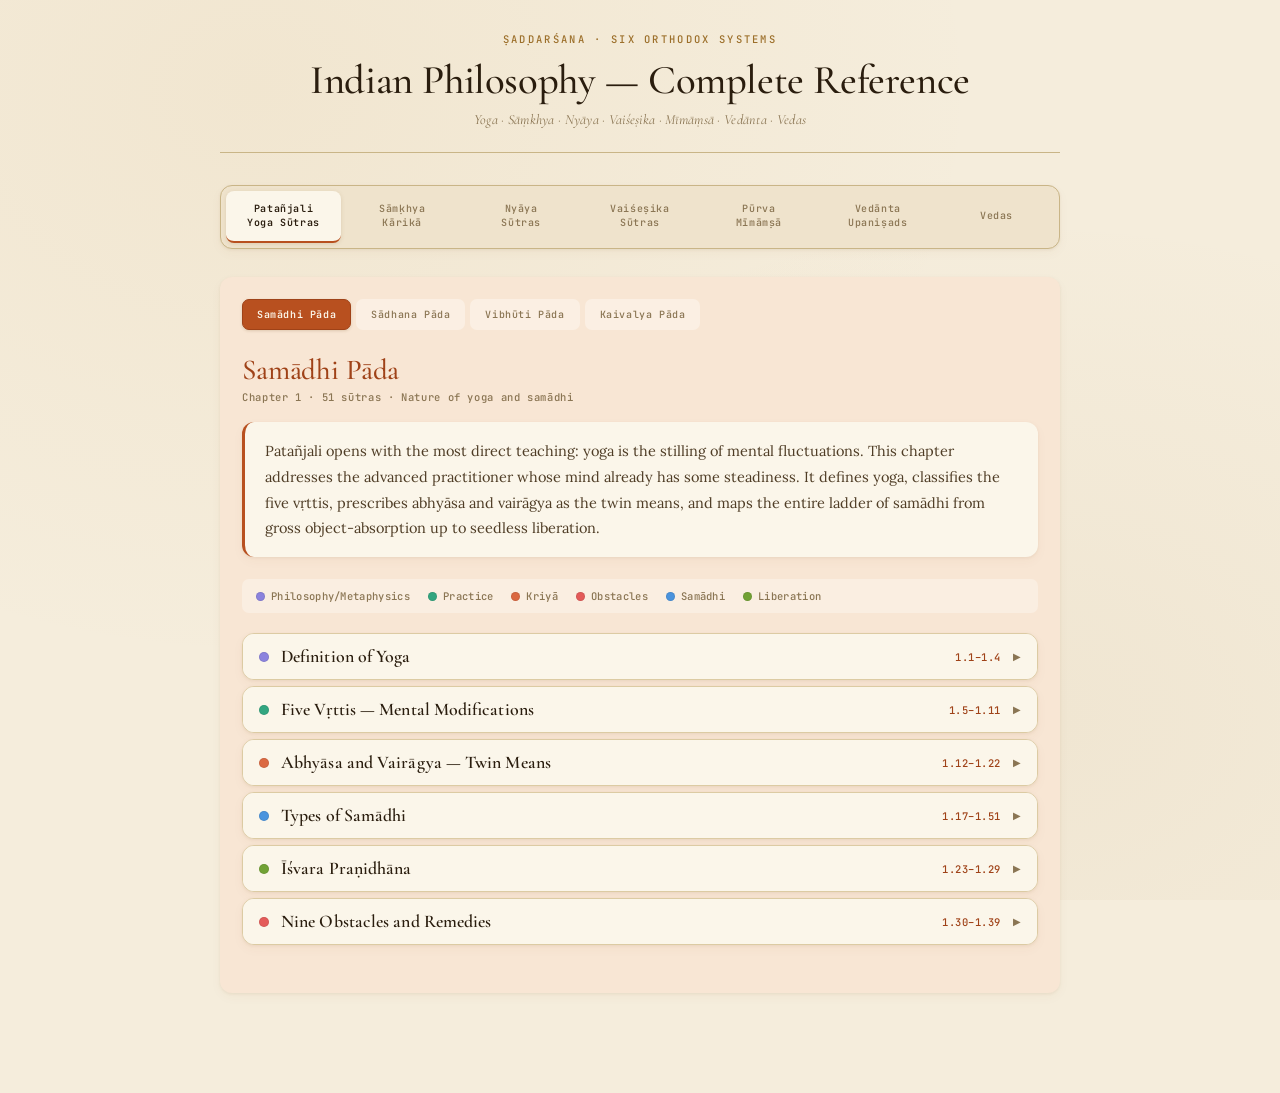
==== Temp/darshana_3.html @ d58af18c "Segregate CSS and JS into separate asset files assets/css/   portal.css         — index.html styles " ====
<!DOCTYPE html>
<html lang="en">
<head>
<meta charset="UTF-8">
<meta name="viewport" content="width=device-width, initial-scale=1.0">
<title>Ṣaḍdarśana — Six Orthodox Systems of Indian Philosophy</title>
<link rel="preconnect" href="https://fonts.googleapis.com">
<link rel="preconnect" href="https://fonts.gstatic.com" crossorigin>
<link href="https://fonts.googleapis.com/css2?family=Lora:ital,wght@0,400;0,500;0,600;0,700;1,400;1,500&family=Cormorant+Garamond:ital,wght@0,400;0,500;0,600;1,400&family=JetBrains+Mono:wght@400;500&display=swap" rel="stylesheet">
<link rel="stylesheet" href="../assets/css/darshana-theme.css">
</head>
<body>
<div id="shell">
<header class="site-header">
  <div class="eyebrow">Ṣaḍdarśana · Six Orthodox Systems</div>
  <h1>Indian Philosophy — Complete Reference</h1>
  <div class="subtitle">Yoga · Sāṃkhya · Nyāya · Vaiśeṣika · Mīmāṃsā · Vedānta · Vedas</div>
</header>
<div class="top-nav" id="topNav">
  <button class="active" data-sys="yoga"        onclick="showSystem('yoga')">Patañjali<br>Yoga Sūtras</button>
  <button             data-sys="samkhya"     onclick="showSystem('samkhya')">Sāṃkhya<br>Kārikā</button>
  <button             data-sys="nyaya"       onclick="showSystem('nyaya')">Nyāya<br>Sūtras</button>
  <button             data-sys="vaisheshika" onclick="showSystem('vaisheshika')">Vaiśeṣika<br>Sūtras</button>
  <button             data-sys="mimamsa"     onclick="showSystem('mimamsa')">Pūrva<br>Mīmāṃsā</button>
  <button             data-sys="vedanta"     onclick="showSystem('vedanta')">Vedānta<br>Upaniṣads</button>
  <button             data-sys="vedas"       onclick="showSystem('vedas')">Vedas</button>
</div>
<div id="yoga" class="system-panel active"></div>
<div id="samkhya" class="system-panel"></div>
<div id="nyaya" class="system-panel"></div>
<div id="vaisheshika" class="system-panel"></div>
<div id="mimamsa" class="system-panel"></div>
<div id="vedanta" class="system-panel"></div>
<div id="vedas" class="system-panel"></div>
</div>

<script src="../assets/js/darshana-core.js"></script>
<script>
// ═══════════════════════════════════════════════════════════════════
// YOGA SŪTRAS — Patañjali (c. 400 CE)
// ═══════════════════════════════════════════════════════════════════
builders.yoga=function(){
const yogaSections=[
{tab:"Samādhi Pāda",title:"Samādhi Pāda",sub:"Chapter 1 · 51 sūtras · Nature of yoga and samādhi",
intro:"Patañjali opens with the most direct teaching: yoga is the stilling of mental fluctuations. This chapter addresses the advanced practitioner whose mind already has some steadiness. It defines yoga, classifies the five vṛttis, prescribes abhyāsa and vairāgya as the twin means, and maps the entire ladder of samādhi from gross object-absorption up to seedless liberation.",
legend:[{c:C.purple,t:"Philosophy/Metaphysics"},{c:C.teal,t:"Practice"},{c:C.coral,t:"Kriyā"},{c:C.red,t:"Obstacles"},{c:C.blue,t:"Samādhi"},{c:C.green,t:"Liberation"}],
branches:[
{name:"Definition of Yoga",ref:"1.1–1.4",color:C.purple,children:[
{n:"Atha yogānuśāsanam",r:"1.1",d:"Now begins the instruction on yoga",det:{skt:"अथ योगानुशासनम्",tr:"Now the teaching of yoga begins.",c:"The opening word <em>atha</em> is auspicious and marks a formal beginning, implying prior preparation — the student has cultivated readiness through ethical living. <em>Anuśāsana</em> is teaching in the tradition of a lineage, not novel speculation.",ex:"A student who arrives at the guru's threshold after years of preliminary practice is the implied recipient. 'Now' means the inner conditions are ripe.",vy:"Vyāsa opens noting that yoga is defined as samādhi and this text is authoritative teaching within a living tradition (āgama). The word atha functions as a maṅgala and a qualification marker.",vm:"Anuśāsana distinguishes this text from mere philosophical speculation — it is practical instruction with a lineage. The yoga described is the Sāṃkhya-informed system of Hiraṇyagarbha.",vb:"The word 'now' connects to prior study of Vedic ethics and Sāṃkhya metaphysics without which yoga cannot take root."}},
{n:"Yogaś citta-vṛtti-nirodhaḥ",r:"1.2",d:"Yoga is the cessation of the modifications of mind",det:{skt:"योगश्चित्तवृत्तिनिरोधः",tr:"Yoga is the restraint of the fluctuations of consciousness.",c:"<em>Citta</em> is the entire inner instrument — buddhi, ahaṃkāra and manas taken together. <em>Vṛtti</em> means a turning or wave, a mode in which citta takes shape around an object. <em>Nirodha</em> is restraint — not destruction of mind but stilling of its tendency to morph into objects. When a lake stops rippling, the moon is reflected truly; when citta stops churning, puruṣa stands revealed.",ex:"Watching a sunset until the watcher and the watching merge — thoughts, plans, judgments all subside. That progressive thinning of waves toward stillness is yoga.",vy:"Vyāsa explains that yoga is samādhi, a property of citta in five stages: kṣipta (scattered), mūḍha (dull), vikṣipta (oscillating), ekāgra (one-pointed), niruddha (fully restrained). Only the last two qualify as yoga.",vm:"Sarva-vṛtti-nirodha — restraint of all fluctuations without exception — is intended. Partial cessation is mere concentration, not yoga proper.",vb:"Nirodha does not produce a void; citta returns to its causal state in prakṛti while consciousness rests as itself."}},
{n:"Tadā draṣṭuḥ svarūpe'vasthānam",r:"1.3",d:"Then the seer abides in its own nature",det:{skt:"तदा द्रष्टुः स्वरूपे'वस्थानम्",tr:"Then the seer is established in its own essential nature.",c:"When vṛttis cease, the <em>draṣṭā</em> (seer, puruṣa) no longer appears mixed with citta's modifications. Puruṣa was never actually changed — as long as the mind churned, consciousness appeared to take those shapes. With stillness, awareness rests as itself: pure, witnessing, contentless luminosity.",ex:"A clear mirror simply is itself once objects are removed. The self was always there; only borrowed forms drop away.",vy:"At the moment of nirodha, puruṣa is established as citi-mātra — pure awareness only. In other states it appears assimilated to vṛttis (sārūpya), as if it had become them.",sk:"Śaṅkara: 'abiding in own nature' is not a new attainment — puruṣa has never lost its nature. The phrase marks only the cessation of an apparent loss.",vb:"This is liberation even while embodied (jīvanmukti) — the seer's self-luminosity is no longer occluded by the colored mind."}},
{n:"Vṛtti-sārūpyam itaratra",r:"1.4",d:"Otherwise, identification with the modifications",det:{skt:"वृत्तिसारूप्यमितरत्र",tr:"At other times there is identification with the fluctuations.",c:"<em>Itaratra</em> means 'at other times' — outside nirodha. Puruṣa appears to assume the form (sārūpya) of whatever vṛtti is active. This is the diagnosis of bondage: not that the seer is actually transformed, but that it falsely appears to be, like a crystal seeming red beside a red flower.",ex:"Anger arises and you say 'I am angry' — sārūpya in action. The witnessing awareness is overlaid with the cognition.",vy:"The crystal analogy: as a clear crystal seems to take on the colour of objects placed near it, so puruṣa seems to take on the form of citta's vṛttis without itself changing.",vm:"The apparent identification arises from beginningless avidyā; it is not real but is experientially undeniable until viveka-khyāti dawns."}}
]},
{name:"Five Vṛttis — Mental Modifications",ref:"1.5–1.11",color:C.teal,children:[
{n:"Kliṣṭa / Akliṣṭa",r:"1.5",d:"Vṛttis are either afflicted or non-afflicted",det:{skt:"वृत्तयः पञ्चतय्यः क्लिष्टाक्लिष्टाः",tr:"The five kinds of fluctuations are either afflicted or non-afflicted.",c:"All five vṛttis are classed twofold: <em>kliṣṭa</em> (afflicted, fed by the five kleśas) and <em>akliṣṭa</em> (unafflicted, conducive to viveka). The same act of memory or inference can be either, depending on whether it strengthens or weakens the kleśas.",ex:"Remembering a slight and rehearsing the grievance — kliṣṭa smṛti. Remembering a teacher's instruction to apply it — akliṣṭa smṛti. Same vṛtti type; different alliance.",vy:"Kliṣṭa vṛttis are the field where afflictions grow; akliṣṭa vṛttis lead toward discrimination. Both arise even within a single mind."}},
{n:"Pramāṇa — Valid Knowledge",r:"1.7",d:"Pratyakṣa, Anumāna, Āgama — the three valid means",det:{skt:"प्रत्यक्षानुमानागमाः प्रमाणानि",tr:"Direct perception, inference, and authoritative testimony are the valid means of knowledge.",c:"<em>Pratyakṣa</em> grasps specific (viśeṣa) features via sense-contact. <em>Anumāna</em> grasps the general (sāmānya) through relation (smoke→fire). <em>Āgama</em> arises from the words of a trustworthy speaker conveying what cannot be perceived or inferred independently.",ex:"Pratyakṣa: seeing the cup. Anumāna: footprints inferring a person. Āgama: knowing subtle truths of liberation from the Upaniṣads.",vy:"Āgama is valid only when the speaker has direct knowledge and is free from intent to deceive — hence the special authority of the Veda and the lineage teacher.",vb:"Yogic perception (yogi-pratyakṣa) is included under pratyakṣa; it grasps even subtle and distant objects directly."}},
{n:"Viparyaya — Misconception",r:"1.8",d:"False knowledge not based on the real form of the object",det:{skt:"विपर्ययो मिथ्याज्ञानमतद्रूपप्रतिष्ठम्",tr:"Misconception is false knowledge based on a form other than what the object actually is.",c:"<em>Viparyaya</em> is mithyā-jñāna — knowledge that contradicts what is actually there. Patañjali later identifies the five kleśas as forms of viparyaya, making this vṛtti the cognitive root of bondage.",ex:"Seeing a rope in dim light and perceiving 'snake!' — vivid and real; the knowledge is false. Identifying the body as the self is the subtler, deeper viparyaya.",vy:"Viparyaya is the same as the five kleśas of chapter 2; it is dispelled by viveka, the true knowledge of the seer's distinction from the seen.",sk:"Śaṅkara: false cognition has positive content — it is a misplacement of one thing's identity onto another (adhyāsa), not mere absence of knowledge."}},
{n:"Vikalpa — Verbal Delusion",r:"1.9",d:"Knowledge from words without a corresponding object",det:{skt:"शब्दज्ञानानुपाती वस्तुशून्यो विकल्पः",tr:"Conceptual construction follows verbal cognition but has no corresponding reality.",c:"<em>Vikalpa</em> follows words and constructions but has no actual referent. Neither demonstrably true (no real object) nor demonstrably false (the words make sense). Meaningful conceptual play without ontological grounding.",ex:"'The consciousness of puruṣa' — grammatically coherent, but puruṣa is consciousness; there is no genuine relation. 'Barren woman's son,' 'hare's horns' — meaningful in language, vacant in reality.",vm:"Imagination, planning, hypotheticals, mathematics — all involve vikalpa. Useful in the world but to be transcended in the highest samādhi."}},
{n:"Nidrā — Sleep",r:"1.10",d:"The modification based on the experience of absence — tamas",det:{skt:"अभावप्रत्ययालम्बना वृत्तिर्निद्रा",tr:"Sleep is the fluctuation whose support is the cognition of absence.",c:"Sleep is itself a vṛtti — a mental modification whose content is the absence of waking content. On waking we recall 'I slept well, I knew nothing' — that recollection requires prior cognition. Sleep must therefore be a cognition of nothing-ness.",vy:"The sleep-vṛtti has tamas as its support. Yogis must transcend even sleep; otherwise deep sleep is confused with samādhi — a common error among beginners.",vm:"Sleep is the diagnostic test for saṃskāras: the content of dreams reveals the vāsanās closest to the surface of consciousness."}},
{n:"Smṛti — Memory",r:"1.11",d:"Non-stealing of experienced objects — retention of impressions",det:{skt:"अनुभूतविषयासंप्रमोषः स्मृतिः",tr:"Memory is the non-disappearance of experienced objects.",c:"<em>Smṛti</em> is the vṛtti that retrieves a past experience without distorting it. It is the substratum of all learning and the mechanism by which saṃskāras surface in consciousness. Both cause of bondage (rehearsing old patterns) and tool of liberation (remembering discriminative insight).",vy:"Memory is the most pervasive vṛtti; even inference and testimony depend on it. Controlling memory requires the deepest practice since smṛtis of countless lives lie stored in the unconscious."}}
]},
{name:"Abhyāsa and Vairāgya — Twin Means",ref:"1.12–1.22",color:C.coral,children:[
{n:"Abhyāsa-Vairāgyābhyāṃ tan-nirodhaḥ",r:"1.12",d:"Restraint of vṛttis is through practice and dispassion",det:{skt:"अभ्यासवैराग्याभ्यां तन्निरोधः",tr:"The restraint of those fluctuations is through sustained practice and dispassion.",c:"Patañjali gives the two co-equal means. <em>Abhyāsa</em> is the active cultivation — repeated effort to return the mind to stillness. <em>Vairāgya</em> is the passive releasing — withdrawal of thirst from all seen and revealed objects. Neither alone suffices.",vy:"Abhyāsa is the effort (yatna) toward citta-sthiti — steadying of consciousness. Vairāgya is the mastery (vaśīkāra) through which even the guṇas are no longer thirsted after.",vm:"The two means correspond to puruṣa's two aspects: its active luminosity (prakāśa) requires practice to manifest; its passive nature (the witness) requires dispassion to stop identifying with objects."}},
{n:"Tatra sthitau yatno'bhyāsaḥ",r:"1.13",d:"Practice is the effort toward stability",det:{skt:"तत्र स्थितौ यत्नोऽभ्यासः",tr:"Among these, practice is the continuous effort to be established in the steady state.",c:"<em>Abhyāsa</em> is a directed effort (yatna) specifically toward citta-sthiti — the unwavering steadiness of mind. Each effort plants a new saṃskāra of stillness that, over time, outweighs the saṃskāras of distraction.",vy:"Practice is a conscious, intentional, repeated turning of the mind back from its outward tendencies toward its own still centre — like turning a river upstream.",vb:"Every moment of genuine practice deposits a saṃskāra of yoga; these accumulate like drops filling a vessel, gradually shifting the mind's default orientation from outward to inward."}},
{n:"Sa tu dīrgha-kāla-nairantarya-satkārāsevitaḥ",r:"1.14",d:"Practice becomes firm when cultivated long, uninterruptedly, with devotion",det:{skt:"स तु दीर्घकालनैरन्तर्यसत्कारासेवितो दृढभूमिः",tr:"But practice becomes firmly grounded when cultivated for a long time, without interruption, and with sincere devotion.",c:"Three qualifications: <em>dīrgha-kāla</em> (long duration — years or lifetimes), <em>nairantarya</em> (unbroken continuity), <em>satkāra</em> (with reverence and full seriousness). Together they produce a dṛḍha-bhūmi — a firm foundation.",ex:"A daily meditation practice sustained for decades with genuine respect for the teaching is dṛḍhabhūmi. Weekend intensives without sustained daily commitment produce temporary results only.",vm:"Dīrgha-kāla must be understood across lifetimes for most practitioners; progress is cumulative across incarnations."}},
{n:"Dṛṣṭānuśravika-viṣaya-vitṛṣṇasya vairāgyam",r:"1.15",d:"Vairāgya is mastery in one free from thirst for seen and revealed objects",det:{skt:"दृष्टानुश्रविकविषयवितृष्णस्य वशीकारसंज्ञा वैराग्यम्",tr:"Dispassion is the awareness of mastery in one without thirst for objects that are seen or revealed.",c:"<em>Vairāgya</em> is not suppression of desire but its natural falling away (vitṛṣṇā — without thirst). It extends to worldly pleasures (dṛṣṭa) and heavenly rewards promised in the Vedas (anuśravika). The highest vairāgya even releases attachment to spiritual states and powers.",vy:"Vairāgya has lower form (aparā) — turning away from worldly objects — and higher form (parā) — release of thirst even for the guṇas themselves, arising only from viveka-khyāti.",vb:"The sign of true vairāgya is vaśīkāra — easy mastery, not strain. Desire simply does not arise."}},
{n:"Tat paraṃ puruṣakhyāteḥ guṇavaitṛṣṇyam",r:"1.16",d:"The supreme dispassion is freedom from thirst even for the guṇas, through knowledge of puruṣa",det:{skt:"तत्परं पुरुषख्यातेर्गुणवैतृष्ण्यम्",tr:"The highest dispassion is freedom from thirst even for the guṇas, arising from the knowledge of puruṣa.",c:"This is <em>para-vairāgya</em> — the apex of dispassion. The guṇas constitute all of phenomenal existence including the subtlest bliss-states of samādhi. Freedom from thirst for even these requires direct knowledge of puruṣa as eternally distinct from all guṇa-products.",vy:"Para-vairāgya arises naturally from viveka-jñāna; it is not practised but realised. When puruṣa is seen as distinct from all guṇa-products, the guṇas lose their grip entirely.",vm:"This corresponds to the final stage before kaivalya. The mind resting in sattva-predominant nirodha no longer finds even that sattva attractive — a radical self-erasure of the subtlest identification."}}
]},
{name:"Types of Samādhi",ref:"1.17–1.51",color:C.blue,sub:[
{label:"Samprajñāta — Cognitive Samādhi",children:[
{n:"Vitarka-Vicāra-Ānanda-Asmitā-rūpānugamāt samprajñātaḥ",r:"1.17",d:"The four stages of samprajñāta samādhi with seed",det:{skt:"वितर्कविचारानन्दास्मितारूपानुगमात् सम्प्रज्ञातः",tr:"Samprajñāta is accompanied by vitarka, vicāra, ānanda, and asmitā.",c:"The four levels correspond to increasingly subtle objects. <em>Savitarka</em>: absorption in a gross object with name/quality/relations still present. <em>Savicāra</em>: absorption in the subtle tanmātras, pure sensory essences beyond space and time. <em>Sānanda</em>: absorption in the sense-organs themselves, filled with bliss. <em>Sāsmitā</em>: absorption in pure ahaṃkāra alone, the bare sense of 'I am.'",vy:"These four form a hierarchy of refinement. Each purifies citta further by removing one layer of gross identification, until only the pure I-sense remains as the finest object.",vm:"The practitioner moves from knowing an object by its name and qualities (vitarka) to knowing it as pure vibratory essence beyond spatio-temporal determination (vicāra) — a radical shift in the mode of knowing.",vb:"Ānanda here is not hedonic pleasure but the sattvic bliss intrinsic to the sense-faculties when freed from the noise of their objects."}},
{n:"Savitarka / Nirvitarka",r:"1.42–1.43",d:"Gross absorption — with and without conceptual overlay",det:{skt:"तत्र शब्दार्थज्ञानविकल्पैः संकीर्णा सवितर्का समापत्तिः",tr:"Savitarka samāpatti is mixed with constructions of word, meaning, and knowledge; nirvitarka is when memory is purified and the object shines alone.",c:"<em>Savitarka</em>: the mind merges with a flame but the word, its known qualities, and the knowing are still present. <em>Nirvitarka</em>: the same flame, all conceptual overlay dropped; only the sheer reality of the flame shines, as if the flame knows itself through the mind.",vy:"In nirvitarka, the object shines of its own form (svarūpa-mātra) because conceptual vṛttis have become transparent and self-effacing.",vm:"Savitarka involves the object as linguistically constituted; nirvitarka reaches the object as it is prior to language — a direct ontological contact."}},
{n:"Savicāra / Nirvicāra",r:"1.44",d:"Subtle absorption — with and without conceptual overlay",det:{skt:"एतयैव सविचारा निर्विचारा च सूक्ष्मविषया व्याख्याता",tr:"By the same distinction, savicāra and nirvicāra are explained, with subtle objects as their domain.",c:"Same distinction applied to subtle objects (tanmātras, ahaṃkāra). <em>Savicāra</em>: absorbed in the subtle essence of sound with its space-time location present. <em>Nirvicāra</em>: pure essence of sound beyond all spatio-temporal determination — the tantric sound-as-such.",vy:"Nirvicāra is the threshold of the highest samprajñāta. Beyond it lies asamprajñāta — the seedless.",vb:"Nirvicāra cannot be reached by forcing, only by progressively subtler absorption through sustained practice."}}
]},
{label:"Asamprajñāta and Nirbīja — Seedless",children:[
{n:"Virāma-pratyayābhyāsa-pūrvaḥ saṃskāra-śeṣo'nyaḥ",r:"1.18",d:"The other samādhi follows practice of cessation; only saṃskāras remain",det:{skt:"विरामप्रत्ययाभ्यासपूर्वः संस्कारशेषोऽन्यः",tr:"The other samādhi is preceded by the practice of the awareness of cessation; only subliminal impressions remain.",c:"<em>Asamprajñāta</em> samādhi: even the subtle object of concentration has dissolved. Only the latent impressions (saṃskāras) of the practice remain — the mind is 'filled with emptiness.' This is the closest approach to nirbīja before liberation.",vy:"The saṃskāras of nirodha itself gradually burn away older saṃskāras of experience, like a controlled fire eliminating accumulated dry wood.",vm:"Asamprajñāta is not blankness — it is heightened, transparent wakefulness without an object. Pure witnessing with nothing witnessed."}},
{n:"Tasyāpi nirodhe sarva-nirodhān nirbījaḥ samādhiḥ",r:"1.51",d:"When even those saṃskāras are restrained, seedless samādhi arises",det:{skt:"तस्यापि निरोधे सर्वनिरोधान्निर्बीजः समाधिः",tr:"When even those (saṃskāras of nirodha) are restrained, seedless samādhi arises from the restraint of all.",c:"<em>Nirbīja samādhi</em> — without seed — is the final consummation. Even the subtle saṃskāras of the nirodha-practice are burned away. Nothing remains to generate a future experience. This is the gateway to kaivalya.",vy:"This is the highest samādhi. From it arises dharma-megha samādhi and then pratiprasava — the return of the guṇas to mūla-prakṛti — and kaivalya.",vm:"Nirbīja is not a state one enters and leaves; it is the irreversible recognition that puruṣa was never bound. The fire of citta subsides into its own ground."}}
]}
]},
{name:"Īśvara Praṇidhāna",ref:"1.23–1.29",color:C.green,children:[
{n:"Īśvara-praṇidhānād vā",r:"1.23",d:"Or samādhi comes through devotion to Īśvara",det:{skt:"ईश्वरप्रणिधानाद्वा",tr:"Or samādhi is attained through devotion and self-surrender to Īśvara.",c:"<em>Praṇidhāna</em> means full self-offering — total surrendering of one's fruits of action, ego, and will to Īśvara. This is both the highest bhakti within yoga and a powerfully efficient means to samādhi.",vy:"Praṇidhāna to Īśvara is the fastest path to samādhi because it uproots asmitā (the I-sense) directly, bypassing the slower analytical route.",vb:"Vijñānabhikṣu expands greatly: Īśvara-praṇidhāna is not merely technique but the recognition of the soul's essential relationship with the supreme puruṣa."}},
{n:"Kleśa-karma-vipākāśayair aparāmṛṣṭaḥ puruṣa-viśeṣa Īśvaraḥ",r:"1.24",d:"Īśvara is a special puruṣa untouched by afflictions, karma, fruition, or residues",det:{skt:"क्लेशकर्मविपाकाशयैरपरामृष्टः पुरुषविशेषः ईश्वरः",tr:"Īśvara is a special puruṣa, untouched by afflictions, actions, fruits of actions, or the reservoir of latent impressions.",c:"Within Patañjali's pluralist framework, Īśvara is not the creator-God of theistic systems but a <em>viśeṣa-puruṣa</em> — a special, eternally free puruṣa who has never been bound by prakṛti.",vy:"Īśvara is omniscient (sarvajña) because his citta, never clouded by kleśas, reflects all objects simultaneously. He is the eternal teacher whose knowledge has no beginning.",vm:"Vācaspati distinguishes Patañjali's Īśvara from the Vedāntic Brahman: Īśvara is not the material or efficient cause of the world — he is the super-eminent guide who assists bound puruṣas toward liberation.",vb:"Vijñānabhikṣu identifies Patañjali's Īśvara with the Vedāntic Brahman and with Viṣṇu, arguing yoga and Vedānta are ultimately reconcilable."}},
{n:"Tasya vācakaḥ praṇavaḥ",r:"1.27",d:"His designator is the praṇava (Oṃ)",det:{skt:"तस्य वाचकः प्रणवः",tr:"His designating symbol is the praṇava (Oṃ).",c:"The relationship between Oṃ and Īśvara is eternal and non-arbitrary, making repetition of Oṃ an actual communion with Īśvara's presence.",vy:"The relation of Oṃ to Īśvara is established eternally — not by convention but by the very structure of consciousness. Oṃ is the primordial sound from which all other sounds unfold.",vm:"Oṃ subsumes all Vedic utterance; contemplating Oṃ while surrendering to Īśvara combines jñāna, bhakti and mantra-yoga in a single practice."}},
{n:"Taj-japaḥ tad-artha-bhāvanam",r:"1.28",d:"Repetition of Oṃ with meditation on its meaning",det:{skt:"तज्जपस्तदर्थभावनम्",tr:"The repetition (japa) of it (Oṃ) and meditation on its meaning.",c:"The practice is twofold: <em>japa</em> at the level of sound and breath, combined with <em>artha-bhāvanā</em> — sustained contemplation on what Oṃ means and points to. The sound anchors the mind; the meaning lifts it toward Īśvara's nature.",ex:"Sitting in the early morning, breathing naturally, repeating Oṃ mentally while holding in awareness Īśvara as the eternal, free, omniscient puruṣa — this is the complete practice.",vy:"Japa alone (mechanical repetition) creates mental steadiness; bhāvanā removes intellectual obstacles. Both are necessary — sound without meaning is noise; meaning without sound is dry speculation."}}
]},
{name:"Nine Obstacles and Remedies",ref:"1.30–1.39",color:C.red,children:[
{n:"Nine Obstacles — Antarāyas",r:"1.30",d:"Disease, torpor, doubt, carelessness, laziness, dissipation, false views, non-attainment, instability",det:{skt:"व्याधिस्त्यानसंशयप्रमादालस्याविरतिभ्रान्तिदर्शनालब्धभूमिकत्वानवस्थितत्वानि चित्तविक्षेपास्तेऽन्तरायाः",tr:"Disease, mental torpor, doubt, carelessness, laziness, dissipation, erroneous perception, non-attainment of any stage, and instability — these nine are the obstacles that cause distraction.",c:"The nine <em>antarāyas</em> are internal tendencies interrupting the continuity of practice: (1) Vyādhi — physical disease. (2) Styāna — mental torpor. (3) Saṃśaya — doubt about the path. (4) Pramāda — carelessness. (5) Ālasya — laziness. (6) Avirati — dissipation. (7) Bhrānti-darśana — mistaken views. (8) Alabdha-bhūmikatva — failure to attain any stage. (9) Anavasthitatva — instability, slipping back after attainment.",vy:"The nine obstacles are sequentially ordered by subtlety: the first two are largely physical, the middle three motivational, the last four specifically yogic obstacles arising only once some practice is established.",vm:"These are not external misfortunes but internal tendencies in the practitioner's own citta. Each has its own antidote within the yoga system."}},
{n:"Eka-tattvābhyāsaḥ — Practice of a Single Principle",r:"1.32",d:"To counter all obstacles — practice of one chosen object",det:{skt:"तत्प्रतिषेधार्थमेकतत्त्वाभ्यासः",tr:"For the purpose of countering those obstacles, the practice of a single principle.",c:"Rather than a different antidote for each of nine obstacles, Patañjali recommends one unifying practice: <em>eka-tattva-abhyāsa</em> — sustained concentration on a single chosen object. The nine obstacles all share distraction as their common mechanism; single-pointed practice is their common antidote.",vy:"The single principle can be Īśvara, the breath, a mantra, or any object the practitioner's disposition naturally gravitates toward. Consistency matters more than which object is chosen.",vm:"This sūtra is the basis of the seven antidotes (1.33–1.39): each is one instantiation of eka-tattva-abhyāsa suited to different temperaments."}},
{n:"Maitrī-Karuṇā-Mudita-Upekṣā",r:"1.33",d:"Friendliness, compassion, joy, equanimity — for the four types of persons",det:{skt:"मैत्रीकरुणामुदितोपेक्षाणां सुखदुःखपुण्यापुण्यविषयाणां भावनातश्चित्तप्रसादनम्",tr:"The mind becomes clear through cultivation of friendliness toward the happy, compassion toward the suffering, sympathetic joy toward the meritorious, equanimity toward the non-meritorious.",c:"These four attitudes dissolve specific emotional obstructions to samādhi. Envy of the happy → maitrī. Callousness toward the suffering → karuṇā. Jealousy of the virtuous → muditā. Moral condemnation of the non-virtuous → upekṣā.",ex:"When a colleague receives praise and the practitioner feels envy, maitrī — cultivating genuine delight in their happiness — dissolves the envy and clears the mind for meditation.",vy:"Each wrong response (envy, aversion, schadenfreude, contempt) creates an agitating vṛtti; each right response dissolves it. The result is citta-prasāda — a clear, serene mind ready for samādhi.",vm:"Maitrī extends even to oneself: the practitioner harsh toward their own failures needs self-directed maitrī before they can stabilise in any samādhi."}},
{n:"Yathābhimata-dhyānād vā",r:"1.39",d:"Or by meditation on whatever is agreeable to one",det:{skt:"यथाभिमतध्यानाद्वा",tr:"Or through meditation on whatever is agreeable to a particular person.",c:"Patañjali's final, most open instruction: any object of meditation on which the particular practitioner's mind settles naturally and steadily is appropriate. Temperament is real and different objects suit different minds.",ex:"A musician finds inner sound (nāda) most natural; a visual person finds inner light; a devotee finds the form of their chosen deity; a philosopher finds the witness-consciousness itself. All valid.",vy:"Patañjali has listed specific objects across 1.33–1.38 but here opens the door to all objects. The criterion is not what the object is but whether it produces one-pointed steadiness in this particular practitioner.",vb:"This sūtra is an implicit acknowledgement of the guru's role: the teacher selects the practice that fits the student's temperament — not the other way around."}}
]}
]},
{tab:"Sādhana Pāda",title:"Sādhana Pāda",sub:"Chapter 2 · 55 sūtras · Practice, kleśas, and the eight limbs",
intro:"Where the first chapter addressed the advanced practitioner, the Sādhana Pāda begins at a more accessible entry-point: the suffering, distracted person still in the world. Patañjali introduces <em>kriyā-yoga</em> (tapas, svādhyāya, Īśvara-praṇidhāna) as a preliminary means, then diagnoses the five kleśas, and lays out the famous eight limbs (aṣṭāṅga) — yama, niyama, āsana, prāṇāyāma, and pratyāhāra in this chapter, with the inner three reserved for the Vibhūti Pāda.",
legend:[{c:C.coral,t:"Kriyā Yoga"},{c:C.red,t:"Kleśas"},{c:C.teal,t:"Eight Limbs"},{c:C.purple,t:"Philosophy"},{c:C.green,t:"Liberation"}],
branches:[
{name:"Kriyā Yoga — Action Yoga",ref:"2.1–2.2",color:C.coral,children:[
{n:"Tapaḥ-svādhyāyeśvara-praṇidhānāni kriyā-yogaḥ",r:"2.1",d:"Tapas, self-study, and devotion to Īśvara constitute kriyā-yoga",det:{skt:"तपःस्वाध्यायेश्वरप्रणिधानानि क्रियायोगः",tr:"Austerity, self-study, and devotion to Īśvara constitute kriyā-yoga.",c:"<em>Tapas</em>: disciplined endurance — bearing opposites without reaction; purifying the instrument. <em>Svādhyāya</em>: study of liberating texts and mantra repetition. <em>Īśvara-praṇidhāna</em>: total surrender of all action's fruits to Īśvara, dissolving the doer-sense. Together these three form a complete preliminary practice.",vy:"Kriyā-yoga is for those who cannot yet sustain full meditative absorption. It reduces the grosser kleśas, purifies the citta, and creates the foundation upon which the eight limbs can take root.",vm:"The three components correspond to three modes: tapas (karma — body and will), svādhyāya (jñāna — intellect), Īśvara-praṇidhāna (bhakti — heart). Together an integral yoga.",vb:"Kriyā-yoga is appropriate even for the most advanced practitioners; it is not merely preliminary but the living expression of the eight limbs in daily life."}},
{n:"Samādhi-bhāvanārthaḥ kleśa-tanūkaraṇārthaś ca",r:"2.2",d:"Kriyā-yoga is for cultivating samādhi and attenuating the kleśas",det:{skt:"समाधिभावनार्थः क्लेशतनूकरणार्थश्च",tr:"For bringing about samādhi and for the thinning of the afflictions.",c:"Kriyā-yoga does not produce samādhi directly but creates the conditions (bhāvana) in which samādhi can arise. Simultaneously it thins (tanū-karaṇa) the kleśas — reducing their gross active forms.",vy:"The kleśas exist in four states: dormant (prasupti), attenuated (tanū), alternating (vicchinna), fully active (udāra). Kriyā-yoga moves them from state 4 to state 2.",vm:"Continuous tapas-svādhyāya-praṇidhāna keeps kleśas thinned and prevents regression even in advanced practitioners."}}
]},
{name:"Five Kleśas — Root Afflictions",ref:"2.3–2.14",color:C.red,children:[
{n:"Avidyāsmitā-rāga-dveṣābhiniveśāḥ kleśāḥ",r:"2.3",d:"Ignorance, I-am-ness, attraction, aversion, and clinging-to-life are the five afflictions",det:{skt:"अविद्यास्मितारागद्वेषाभिनिवेशाः क्लेशाः",tr:"Ignorance, I-am-ness, attraction, aversion, and clinging to life are the five afflictions.",c:"The five kleśas form a cascade: <em>avidyā</em> generates <em>asmitā</em>, which generates <em>rāga</em> and <em>dveṣa</em>, culminating in <em>abhiniveśa</em>. They represent a logical derivation from one root error — misidentification of awareness with its passing contents.",vy:"Avidyā is the seed from which all others sprout. Burning off the branches through practice will not prevent their regrowth as long as the seed remains.",vm:"All human suffering, from grossest violence to subtlest existential unease, is traceable to this misidentification."}},
{n:"Avidyā — Root Ignorance",r:"2.5",d:"Taking the impermanent, impure, painful, and non-self as permanent, pure, pleasant, and self",det:{skt:"अनित्याशुचिदुःखानात्मसु नित्यशुचिसुखात्मख्यातिरविद्या",tr:"Avidyā is the cognition of the permanent in the impermanent, the pure in the impure, pleasure in pain, and the self in what is not self.",c:"Four specific inversions: (1) taking the body-mind (impermanent) as permanent; (2) taking the body as pure; (3) taking sense-experiences as intrinsically pleasant; (4) taking the body-mind complex as puruṣa. The fourth inversion is the deepest and most consequential.",vy:"The four inversions correspond to the four characteristics of liberation: permanence, purity, bliss, and self — which belong to puruṣa alone. Avidyā misattributes these to the wrong locus.",vm:"All yogic practice — from physical purification (śauca) to viveka-cultivation — is an attack on one or more of these four inversions."}},
{n:"Asmitā — I-am-ness",r:"2.6",d:"Identification of the power of the seer with the power of the instrument of seeing",det:{skt:"दृग्दर्शनशक्त्योरेकात्मतेवास्मिता",tr:"Asmitā is as-if-the-unity of the power of the seer and the power of the instrument of seeing.",c:"<em>Asmitā</em> is the primordial structural fusion of puruṣa's luminosity with buddhi's reflective capacity. It produces 'I am this particular experiencer.' The phrase 'as if one' (iva-ekatā) is crucial: they are not actually unified; it only appears so.",vy:"Asmitā is the subtlest form of the I-sense and hardest to dissolve. Even in advanced samādhi (sāsmitā), a refined form of it persists as the last trace of the subject-object structure.",vb:"Asmitā is the mechanism by which puruṣa seems to contract into an individual. Its dissolution does not destroy individuality but reveals that the 'individual' was never separate from the universal puruṣa."}},
{n:"Rāga — Attraction",r:"2.7",d:"Attachment is that which follows upon pleasure",det:{skt:"सुखानुशयी रागः",tr:"Attraction is that which follows as a residue of pleasure.",c:"<em>Rāga</em> is the specific mental tendency arising from a past experience of pleasure — a residue (anuśaya) that leans toward the pleasurable object and generates craving for its repetition.",ex:"Having enjoyed music, a residue of that pleasure remains, which when the music is mentioned manifests as rāga — a leaning, a craving for repetition. The rāga is not the pleasure itself but its shadow in the citta.",vy:"Rāga operates even during deep meditation: when pleasant states arise in samādhi, rāga toward those states can become a subtle obstacle."}},
{n:"Dveṣa — Aversion",r:"2.8",d:"Aversion is that which follows upon pain",det:{skt:"दुःखानुशयी द्वेषः",tr:"Aversion is that which follows as a residue of pain.",c:"The mirror of rāga: dveṣa is the mental leaning away from an object that has caused pain. Together rāga and dveṣa constitute the fundamental binary of saṃsāric psychology — approach and avoidance, desire and fear.",ex:"Having been humiliated socially, a residue remains generating dveṣa whenever similar situations arise — avoidance without necessarily understanding why.",vy:"The rāga-dveṣa pair keep citta in constant agitation: moving toward some objects, away from others, never resting. They are the psychological mechanism of all compulsive behaviour."}},
{n:"Abhiniveśa — Clinging to Life",r:"2.9",d:"The will to live flowing of its own accord even in the wise",det:{skt:"स्वरसवाही विदुषोऽपि तथारूढोऽभिनिवेशः",tr:"Clinging to life flows of its own accord and is established even in the wise.",c:"<em>Abhiniveśa</em> is the primal biological and psychological clinging to existence. Unlike rāga and dveṣa (which require prior experience), abhiniveśa is innate, flowing 'of its own accord' (sva-rasa-vāhin). Even jñānis who understand impermanence intellectually still feel its pull.",ex:"The organism recoils from threats to existence reflexively, before any cognition occurs — abhiniveśa operating at its most primal.",vy:"Abhiniveśa must be based on a memory of the fear of death from a previous life; otherwise there is no explanation for why a newborn already recoils from threats to existence.",vm:"Abhiniveśa is the kleśa that only parā-vairāgya and the experience of kaivalya can fully dissolve."}}
]},
{name:"Viveka-Khyāti — Discriminative Knowledge",ref:"2.15–2.26",color:C.purple,children:[
{n:"Sarvam duḥkham eva vivekinaḥ",r:"2.15",d:"For the discriminating person, all is indeed suffering — from change, anguish, saṃskāra, and conflict of guṇas",det:{skt:"परिणामतापसंस्कारदुःखैर्गुणवृत्तिविरोधाच्च दुःखमेव सर्वं विवेकिनः",tr:"For the person of discrimination, all is indeed suffering — through the suffering of change, anguish, saṃskāra, and the conflict of the guṇas.",c:"Three modes of pervasive duḥkha: <em>pariṇāma-duḥkha</em> (suffering inherent in all change), <em>tāpa-duḥkha</em> (anguish of craving), <em>saṃskāra-duḥkha</em> (suffering generated by activation of old painful impressions). Plus guṇa-conflict. Together they make every moment of saṃsāric existence intrinsically unsatisfactory to the discerning eye.",vy:"This is the Sāṃkhya-Yoga version of the First Noble Truth. Saṃsāra is structurally suffering — not because pleasant experiences do not occur but because even pleasure is contaminated by impermanence and seeds of future sorrow.",vm:"The viveki sees this not as pessimism but as clarity. The ordinary person is sustained by hope that the next pleasure will satisfy; the viveki sees that the mechanism of pleasure itself produces the next craving."}},
{n:"Heyaṃ duḥkham anāgatam",r:"2.16",d:"The suffering that has not yet come is to be avoided",det:{skt:"हेयं दुःखमनागतम्",tr:"The suffering that has not yet come is to be avoided.",c:"Yogic practice is prophylactic. Past suffering cannot be undone; present suffering must be borne with equanimity. But future suffering — generated by current kleśas and karma — can be prevented. This is the purpose of the entire yoga system.",vy:"The means of avoidance is the cessation of the apparent union of the seer and the seen. When viveka dissolves this union, the entire mechanism of suffering-generation is suspended.",vm:"This is Patañjali's medical model: disease (duḥkha), its cause (puruṣa-prakṛti confusion), its cessation (kaivalya), means of cessation (viveka-khyāti). It parallels the Buddhist four noble truths."}},
{n:"Viveka-khyātir aviplavā hāna-upāyaḥ",r:"2.26",d:"Uninterrupted discriminative knowledge is the means of removal",det:{skt:"विवेकख्यातिरविप्लवा हानोपायः",tr:"Uninterrupted discriminative knowledge is the means of removal of the afflictions.",c:"<em>Viveka-khyāti</em> — the clear, direct, sustained knowing of the distinction between puruṣa (unchanging consciousness) and prakṛti (the entire field of the seen) — is the sole means of dissolving the kleśas at their root. The word <em>aviplavā</em> (uninterrupted) is crucial: occasional insights do not suffice.",vy:"Before viveka-khyāti becomes stable, it alternates with avidyā like light and shadow. The practitioner must strengthen the viveka-side until avidyā has no more fuel.",vm:"Viveka-khyāti is not conceptual understanding but direct, immediate, non-inferential seeing of the puruṣa-prakṛti distinction — arising through the purified, steady citta of the advanced yogin."}}
]},
{name:"Aṣṭāṅga — Eight Limbs of Yoga",ref:"2.29–3.8",color:C.teal,sub:[
{label:"Yama — Ethical Restraints (2.30–2.31)",children:[
{n:"Ahiṃsā — Non-violence",r:"2.30",d:"Non-harming in thought, word, and deed toward all beings",det:{skt:"अहिंसासत्यास्तेयब्रह्मचर्यापरिग्रहा यमाः",tr:"Non-violence, truthfulness, non-stealing, continence, and non-possessiveness are the yamas.",c:"<em>Ahiṃsā</em> is the root yama from which all others derive. It extends across thought, speech, and action toward all beings. Its scope includes oneself — harsh self-criticism is a form of hiṃsā.",vy:"Ahiṃsā is the foundational ethical basis without which no samādhi is stable. A mind that has harmed others carries karmic residues that surface as disturbance in meditation.",vm:"The deeper meaning: true ahiṃsā includes a basic friendliness toward one's own existence."}},
{n:"Satya — Truthfulness",r:"2.30",d:"Correspondence of thought, word, and deed with reality",det:{c:"<em>Satya</em> is the alignment of inner experience with outer expression. It requires first being truthful with oneself (not rationalizing avidyā), then in speech. Satya is subordinate to ahiṃsā: if the truth would cause unnecessary harm, silence is preferred.",vy:"When truthfulness is established, what the practitioner says comes to pass — their speech begins to have the power of mantra.",vm:"Satya in inner practice means not constructing flattering narratives about one's progress in yoga; holding an honest, unadorned view of one's actual state."}},
{n:"Asteya, Brahmacarya, Aparigraha",r:"2.30",d:"Non-stealing, continence, non-possessiveness",det:{c:"<em>Asteya</em>: not taking what is not given — extending to credit, time, energy, and knowledge one does not actually possess. <em>Brahmacarya</em>: conservation and upward redirection of vital energy for the purpose of fuelling subtler practices. <em>Aparigraha</em>: not accumulating more than one genuinely needs — applied to material objects, relationships, roles, opinions, and self-concepts.",vy:"When asteya is established, all treasures present themselves. When brahmacarya is established, virya (vigour and luminous vitality) makes sustained practice effortless. When aparigraha is established, knowledge of past and future births arises.",vm:"Brahmacarya is the most contextual of the yamas: complete celibacy for the renunciant; fidelity and moderation within relationship for the householder."}}
]},
{label:"Niyama — Personal Observances (2.32)",children:[
{n:"Śauca — Purity",r:"2.32",d:"Internal and external purity of body and mind",det:{skt:"शौचसन्तोषतपःस्वाध्यायेश्वरप्रणिधानानि नियमाः",tr:"Purity, contentment, austerity, self-study, and devotion to Īśvara are the niyamas.",c:"<em>Śauca</em> has two dimensions: bāhya (external — bodily cleanliness, purity of food, environment) and ābhyantara (internal — purity of mind from jealousy, greed, hatred). The physical dimension supports the mental; the mental dimension is the true goal.",vy:"When śauca is established, the practitioner develops gentle detachment from the body — seeing it as a vehicle rather than an identity.",vm:"Internal śauca is the progressive clarification of citta from the staining of kleśas."}},
{n:"Santoṣa, Tapas, Svādhyāya, Īśvara-Praṇidhāna",r:"2.32",d:"Contentment, austerity, self-study, devotion — the four remaining niyamas",det:{c:"<em>Santoṣa</em>: stable acceptance of present circumstances without craving for their alteration — not passive resignation but absence of the agitating sense that something is missing. <em>Tapas</em>: willing endurance of discomfort for purification — generating the fire that burns off impurities in body and mind. <em>Svādhyāya</em>: study of liberating texts combined with japa, redirecting the mind from worldly constructs toward self-knowledge. <em>Īśvara-praṇidhāna</em>: total self-offering to Īśvara as the ground of all practice.",vy:"The fruit of santoṣa is unexcelled happiness — not the happiness of getting what one wants but the happiness of not needing anything to be different. Through tapas, impurities burned away, siddhis awaken. Through svādhyāya, union with iṣṭa-devatā arises. Through praṇidhāna, the karmaśaya is dissolved.",vb:"For the bhakti-inclined practitioner, Īśvara-praṇidhāna can replace most other practices: when the heart is fully surrendered, the kleśas thin rapidly and samādhi arises spontaneously."}}
]},
{label:"Āsana, Prāṇāyāma, Pratyāhāra (2.46–2.55)",children:[
{n:"Sthira-sukham āsanam",r:"2.46",d:"Āsana is steady and comfortable",det:{skt:"स्थिरसुखमासनम्",tr:"Āsana is that which is steady and comfortable.",c:"Patañjali defines āsana in two words. <em>Sthira</em>: stillness, steadiness — the ability to remain without restless movement. <em>Sukha</em>: ease, comfort — absence of strain or agitation. This definition is deliberately broad: any seated posture achieving these qualities is an āsana. Patañjali's concern is the seated meditation posture, not a movement sequence.",vy:"Vyāsa lists examples: padmāsana, vīrāsana, bhadrāsana, svastikāsana, daṇḍāsana — all seated postures for meditation.",vm:"Sthira indicates the mind's qualities projected onto the body (a restless mind cannot sustain a still posture), and sukha indicates absence of the pain that would interrupt meditation."}},
{n:"Prayatna-śaithilyānanta-samāpattibhyām",r:"2.47",d:"Āsana is perfected by relaxation of effort and absorption in the infinite",det:{skt:"प्रयत्नशैथिल्यानन्तसमापत्तिभ्याम्",tr:"Āsana is mastered by relaxation of effort and absorption in the infinite.",c:"Two means: (1) <em>prayatna-śaithilya</em> — deliberate relaxation of the effort that initially holds the posture; as mastery grows, effort dissolves and effortless stability remains. (2) <em>ananta-samāpatti</em> — absorption in the infinite (Śeṣa or infinite space), dissolving the sense of individual body-limitation into awareness of boundless space.",vy:"Meditating on the infinite while in posture removes the sense of body-boundary that creates strain — when there is no 'body as a bounded thing,' there is no effort in maintaining it.",vm:"The relaxation of effort is not collapse — it is the transition from muscular to structural support, the point at which the posture 'holds itself.'"}},
{n:"Tato dvandvānabhighātaḥ",r:"2.48",d:"Thence, freedom from the assault of the pairs of opposites",det:{skt:"ततो द्वन्द्वानभिघातः",tr:"From perfected āsana, there is no assault from the pairs of opposites.",c:"The fruit of mastered āsana is immunity to the assault (abhighāta) of the dvandvas — heat and cold, pleasure and pain, honour and dishonour. This immunity is not achieved by avoiding extremes but by inhabiting stillness so thoroughly that extremes cannot disturb fundamental equanimity.",vy:"The practitioner established in āsana inhabits a dimension of experience prior to the categorization of experience into pleasant/unpleasant — the bodily substrate of the witness-consciousness.",vm:"This explains why great sages are depicted meditating in extreme environments: the dvandvas simply fail to generate the reactive vṛttis that would disturb their samādhi."}},
{n:"Prāṇāyāma — Regulation of Breath",r:"2.49",d:"When āsana is established — regulation of inhalation-exhalation",det:{skt:"तस्मिन्सति श्वासप्रश्वासयोर्गतिविच्छेदः प्राणायामः",tr:"With āsana established, prāṇāyāma is the regulation of the movement of inhalation and exhalation.",c:"<em>Prāṇāyāma</em> is the regulation (āyāma) of prāṇa manifesting as breath. Three basic forms: bāhya-vṛtti (external retention — holding after exhalation), ābhyantara-vṛtti (internal retention — holding after inhalation), and stambha-vṛtti (suspended breath). A fourth form transcends ordinary movement entirely.",vy:"The correlation of prāṇa and citta is the fundamental insight of haṭha yoga: what cannot be achieved by directly restraining the mind can often be achieved indirectly through prāṇāyāma.",vm:"Patañjali measures the prāṇāyāma by its place (deśa), time-duration (kāla), and number (saṃkhyā) — this precision makes it a scientific practice rather than a casual exercise."}},
{n:"Pratyāhāra — Withdrawal of Senses",r:"2.54",d:"Withdrawal of senses following the mind's own inward nature",det:{skt:"स्वविषयासंप्रयोगे चित्तस्वरूपानुकार इवेन्द्रियाणां प्रत्याहारः",tr:"Pratyāhāra is the withdrawal of the senses, as if following the own-form of the mind, from their respective objects.",c:"<em>Pratyāhāra</em> is the bridge between the outer four limbs and the inner three. When the mind turns inward toward its own still nature, the sense-organs naturally follow — like bees following the queen bee into the hive. Not suppression of the senses but their natural withdrawal.",ex:"In deep meditation, sounds occur but are not registered as distracting; light changes but the meditator does not open their eyes. The senses have not been disabled — they have followed the mind's inward turn.",vy:"Pratyāhāra is the final preparation for dhāraṇā. Without it, every external stimulus triggers a new vṛtti that disrupts concentration.",vm:"'As if following the own-form of the mind' is precise: the senses do not actually merge with the mind but adopt its inward orientation — a coordination, not a fusion."}}
]}
]}
]},
{tab:"Vibhūti Pāda",title:"Vibhūti Pāda",sub:"Chapter 3 · 56 sūtras · Supernormal powers through saṃyama",
intro:"The Vibhūti Pāda introduces the three inner limbs — dhāraṇā, dhyāna, samādhi — and the technique of <em>saṃyama</em>: their combined, simultaneous application on a single object. This technique generates the vibhūtis (supernormal powers, siddhis). Patañjali catalogs these methodically but concludes with a stern warning: even the most sublime powers are obstacles to liberation unless transcended by the highest vairāgya.",
legend:[{c:C.blue,t:"Saṃyama/Samādhi"},{c:C.amber,t:"Siddhis/Powers"},{c:C.green,t:"Liberation"},{c:C.purple,t:"Pariṇāma/Change"}],
branches:[
{name:"The Inner Three Limbs and Saṃyama",ref:"3.1–3.8",color:C.blue,children:[
{n:"Dhāraṇā — Concentration",r:"3.1",d:"Binding the mind to a place is dhāraṇā",det:{skt:"देशबन्धश्चित्तस्य धारणा",tr:"Dhāraṇā is the binding of the mind to a place.",c:"<em>Dhāraṇā</em> is the sixth limb. The mind is 'bound' (bandha) to a specific locus — a point in the body, an external object, a deity, a concept. The binding is a sustained return to the chosen object whenever the mind wanders.",ex:"Holding attention on the tip of the nose — noticing sensations there — and returning each time the mind wanders, without frustration. This sustained act is dhāraṇā.",vy:"Dhāraṇā is distinguished from ordinary sustained attention by being preceded by pratyāhāra — the senses already withdrawn, making the mind's binding to the object much stronger.",vm:"The 'place' (deśa) can be internal (cakras, heart-space, the point between the eyebrows) or external (a flame, an image of a deity, a maṇḍala)."}},
{n:"Dhyāna — Meditation",r:"3.2",d:"The continuous flow of cognition toward that object is dhyāna",det:{skt:"तत्र प्रत्ययैकतानता ध्यानम्",tr:"Dhyāna is the unbroken flow of cognition toward that object.",c:"<em>Dhyāna</em> is the seventh limb. The difference from dhāraṇā: in dhāraṇā, the mind returns repeatedly to the object (there are gaps); in dhyāna, there is an unbroken (eka-tāna) continuous flow. The object has not changed; the quality of the mind's engagement has deepened into seamless continuity.",ex:"A musician fully absorbed in playing — not thinking about playing, not occasionally remembering the music, but continuously, seamlessly present — is experiencing something analogous to dhyāna.",vy:"The image of oil poured from one vessel to another — unbroken, without drops — is the classical image for dhyāna. The object is the second vessel; the pouring of awareness is dhyāna.",vm:"Dhyāna is not a state one forces; it is a deepening that occurs spontaneously when dhāraṇā has been sustained long enough."}},
{n:"Samādhi — Absorption",r:"3.3",d:"When the object shines alone, as if the mind has dissolved, that is samādhi",det:{skt:"तदेवार्थमात्रनिर्भासं स्वरूपशून्यमिव समाधिः",tr:"Samādhi is when that same meditation shines as the object alone, as if emptied of its own form.",c:"<em>Samādhi</em> is the eighth limb. The practitioner's mind 'empties of its own form' — it is as if the knowing-structure becomes transparent and only the object remains, shining of itself. Not unconsciousness but the highest form of consciousness — pure knowing without a knower.",vy:"In dhāraṇā, one looks at the flame with awareness of the looking; in dhyāna, the flame is the centre of uninterrupted attention; in samādhi, there is only the flame — even 'I am meditating' has dissolved.",vm:"Svarūpa-śūnya iva is key: 'as if emptied of own-form.' The mind's tendency to assert itself as the observer has become invisible within the absorption.",vb:"The meditator's selfhood has dissolved into the object's being. The 'subject' was always provisional; samādhi reveals this."}},
{n:"Trayam ekatra saṃyamaḥ",r:"3.4",d:"The three together on one object is saṃyama",det:{skt:"त्रयमेकत्र संयमः",tr:"The three together applied to one object is saṃyama.",c:"<em>Saṃyama</em> is the quintessential yogic technique: simultaneous application of concentration, meditation, and absorption to a single object, producing a complete, non-conceptual knowledge of that object's deepest nature.",vy:"Saṃyama is not available to the beginning practitioner. It requires that dhāraṇā, dhyāna, and samādhi have each been individually mastered; saṃyama is then their spontaneous combination.",vm:"The objects of saṃyama range from external things through subtle internal ones. The level of the object determines the level of insight produced."}}
]},
{name:"Selected Siddhis through Saṃyama",ref:"3.16–3.50",color:C.amber,children:[
{n:"Knowledge of Past and Future",r:"3.16",d:"By saṃyama on the three transformations — knowledge of past and future",det:{c:"Saṃyama on the three transformations (dharma, lakṣaṇa, avasthā pariṇāma) produces knowledge of past and future states of any object. Every object carries signatures of its past and seeds of its future; saṃyama reveals these directly.",vy:"This siddhi is the basis of the great seer's ability to know the past and future without inference — they read the causal structure of an object directly, as one reads a script.",vb:"The three pariṇāmas are: (1) change in the object's defining characteristics, (2) change in its temporal markers, (3) change in its momentary condition. Saṃyama on all three yields total temporal knowledge."}},
{n:"Knowledge of Another's Mind",r:"3.19",d:"Saṃyama on cognition — knowledge of another's mind",det:{c:"By performing saṃyama on the cognitions arising in another person's mind, the yogin knows the contents of that mind directly. Minds are not sealed-off individual containers — they are modifications of a shared citta-space. The yogin whose citta is sufficiently purified can resonate with another citta and read its vṛttis.",vy:"The knowledge is direct but not infallible regarding the deeper supporting saṃskāras — the siddhi yields knowledge of the vṛtti but not of the underlying saṃskāra.",vm:"The yogin who can read minds operates under a particularly strong obligation of ahiṃsā and right use of knowledge."}},
{n:"Omnipotence and Omniscience",r:"3.50",d:"From the knowledge of the sattva-puruṣa distinction alone — omnipotence and omniscience",det:{skt:"सत्त्वपुरुषान्यताख्यातिमात्रस्य सर्वभावाधिष्ठातृत्वं सर्वज्ञातृत्वं च",tr:"For one who has only the knowledge of the distinction between sattva and puruṣa — lordship over all states and omniscience.",c:"The highest siddhi: the clear, sustained recognition that puruṣa is eternally distinct from sattva produces two supreme capacities — omnipotence and omniscience. Not a power to be used but a natural consequence of standing at the summit of phenomenal existence.",vy:"At this threshold, the practitioner has achieved the maximum possible freedom within the phenomenal domain. The next step — turning even this over through parā-vairāgya — leads to kaivalya itself.",vm:"Omniscience here means the fully purified citta of sattva-dominance, reflecting the luminosity of puruṣa, becomes a perfect mirror of all that is knowable."}}
]},
{name:"Warning and Liberation",ref:"3.51–3.56",color:C.green,children:[
{n:"Tad-vairāgyād api doṣa-bīja-kṣaye kaivalyam",r:"3.51",d:"From dispassion even toward those powers — destruction of the seed of defect and kaivalya",det:{skt:"तद्वैराग्यादपि दोषबीजक्षये कैवल्यम्",tr:"From dispassion even toward those powers, the destruction of the seed of defects, and kaivalya.",c:"Even the extraordinary powers and insights of advanced saṃyama practice must be released through parā-vairāgya. Attachment to the siddhis is the 'seed of defect' (doṣa-bīja) that prevents final liberation. Kaivalya follows from the total release of even this final, subtle attachment.",vy:"The siddhas who stop at this point, marvelling at their powers, are described as having reached 'videha' or 'prakṛti-laya' states — high but not ultimate. True kaivalya requires complete release of even exalted positions.",vm:"The entire catalogue of powers in 3.16–3.50 is prefaced and concluded by warnings: these powers are obstacles to liberation if grasped at. The chapter is a map of the terrain to be released."}},
{n:"Sattva-puruṣayoḥ śuddhi-sāmye kaivalyam",r:"3.56",d:"Kaivalya arises when there is equality of purity between sattva and puruṣa",det:{skt:"सत्त्वपुरुषयोः शुद्धिसाम्ये कैवल्यम्",tr:"Kaivalya arises when the purity of sattva and the purity of puruṣa become equal.",c:"When citta in its sattvic state becomes as pure as puruṣa — when no distortion clouds the citta's reflection of puruṣa — then the apparent distinction between the reflected puruṣa (in citta) and the real puruṣa collapses. What remains is puruṣa alone, in its own nature.",vy:"The equality of purity does not mean sattva becomes puruṣa — it means sattva-citta has become so transparent it no longer produces any veil. The distinction between mirror and reflection becomes irrelevant when the mirror is perfectly transparent.",vm:"This definition completes the Vibhūti Pāda and prepares for the Kaivalya Pāda's deeper metaphysical analysis of what liberation actually is."}}
]}
]},
{tab:"Kaivalya Pāda",title:"Kaivalya Pāda",sub:"Chapter 4 · 34 sūtras · Liberation and the nature of consciousness",
intro:"The final chapter is the most philosophically demanding. Patañjali examines the nature of mind and consciousness from first principles, defends the doctrine of multiple puruṣas against Buddhist Vijñānavāda, analyzes karma and time, and culminates in the description of dharma-megha samādhi and the final liberation (kaivalya) — where puruṣa stands forever in its own nature.",
legend:[{c:C.purple,t:"Metaphysics"},{c:C.gray,t:"Karma/Mind"},{c:C.green,t:"Liberation"},{c:C.blue,t:"Samādhi"}],
branches:[
{name:"Sources of Siddhis",ref:"4.1",color:C.amber,children:[
{n:"Janma-oṣadhi-mantra-tapas-samādhi-jāḥ siddhayaḥ",r:"4.1",d:"Siddhis arise from birth, herbs, mantra, austerity, and samādhi",det:{skt:"जन्मौषधिमन्त्रतपःसमाधिजाः सिद्धयः",tr:"Powers arise from birth, herbs, mantra, austerity, and samādhi.",c:"Five sources: (1) Janma — born with powers from previous-life practice. (2) Oṣadhi — herbs/elixirs used in tantric and āyurvedic traditions. (3) Mantra — the power inherent in sacred sound-formulas. (4) Tapas — siddhis arising from extreme austerity. (5) Samādhi — the systematic siddhis produced through saṃyama.",vy:"Samādhi-born siddhis are distinguished by being reliable, progressive, and subject to the practitioner's will — unlike herb-born siddhis (temporary) or birth-siddhis (which may be uncontrolled).",vm:"This classification acknowledges the diversity of Indian spiritual traditions without ranking them hierarchically. All five produce genuine results."}}
]},
{name:"Karma and the Nature of Mind",ref:"4.7–4.24",color:C.gray,children:[
{n:"Karmāśuklākṛṣṇaṃ yoginas trividham itareṣām",r:"4.7",d:"The karma of the yogi is neither white nor black; for others it is threefold",det:{skt:"कर्माशुक्लाकृष्णं योगिनस्त्रिविधमितरेषाम्",tr:"The karma of the yogi is neither white nor black; for others it is of three kinds.",c:"Ordinary persons accumulate three types of karma: white (producing pleasurable results), black (producing painful results), and mixed. The accomplished yogi operates outside this triple schema — their actions are neither white nor black because they are not ego-driven. Actions performed without the sense of 'I am the doer' do not generate new karmic residues.",vy:"This is the yogic understanding of naiṣkarmya — actionlessness within action. The yogi acts fully but without the doer-sense; the action leaves no karmic deposit.",vm:"The householder yogi who dedicates all actions to Īśvara (karma-yoga) approximates this fourth type of karma even before full liberation."}},
{n:"Nature of Mind and Objects",r:"4.15",d:"The diversity of objects despite the identity of the mind reveals the independence of objects",det:{skt:"वस्तुसाम्ये चित्तभेदात्तयोर्विभक्तः पन्थाः",tr:"With the object being the same, there is a difference in the minds perceiving it — therefore the paths of the object and the mind are separate.",c:"A key anti-idealist argument: if objects were merely mental (as Buddhist Vijñānavāda holds), different minds perceiving the same object would not report the same object — but they do (within the limits of sensory variation). Therefore objects exist independently of any particular mind's perception.",vy:"Vyāsa uses this as evidence for the realist ontology of Sāṃkhya-Yoga. The external world of objects is real, not mind-constructed — though it is not independent of mūla-prakṛti.",vb:"Vijñānabhikṣu: the consistent intersubjective agreement about objects — that fire burns, water flows, the sun rises — cannot be explained if objects are merely mental projections. It requires a real, trans-personal prakṛti."}}
]},
{name:"Dharma-Megha Samādhi and Kaivalya",ref:"4.26–4.34",color:C.green,children:[
{n:"Tadā viveka-nimnaṃ kaivalya-prāg-bhāraṃ cittam",r:"4.26",d:"Then the mind, inclined toward viveka, gravitates toward kaivalya",det:{skt:"तदा विवेकनिम्नं कैवल्यप्राग्भारं चित्तम्",tr:"Then the mind, inclined toward discrimination, has a natural gravitational pull toward kaivalya.",c:"When viveka-khyāti becomes the dominant orientation, a qualitative shift occurs: the mind no longer requires effort to sustain discrimination — it is naturally inclined toward it (nimna — sloping toward, as water toward its lowest point). Kaivalya is now the natural gravity of the system.",vy:"The yogi at this stage does not 'pursue' liberation — they simply stop obstructing what is already the natural inclination of a purified mind.",vm:"This describes the state just before dharma-megha samādhi: everything done; now only a matter of continuing vairāgya before the final dissolution occurs spontaneously."}},
{n:"Dharma-megha-samādhiḥ",r:"4.29",d:"Dharma-megha samādhi — the cloud of dharma — from complete discriminative insight",det:{skt:"प्रसङ्ख्यानेऽप्यकुसीदस्य सर्वथा विवेकख्यातेर्धर्ममेघसमाधिः",tr:"For one disinterested even in the highest knowledge, dharma-megha samādhi arises through complete discriminative insight.",c:"<em>Dharma-megha samādhi</em> — the 'cloud of dharma' samādhi. This is the ultimate samādhi before liberation, arising spontaneously when even the highest knowledge-state is released through dispassion (akusīda — no interest, no investment). It rains dharma on the entire field of consciousness.",vy:"Dharma-megha samādhi is the threshold state. It burns all accumulated karma and dissolves the final residue of the kleśas, leading directly to kaivalya.",vm:"As a monsoon cloud releases its water completely and then is gone, so this samādhi releases all the fruits of yoga completely — and then the very structure of 'the one who practises yoga' dissolves.",vb:"Vijñānabhikṣu identifies dharma-megha samādhi with the 'highest sattva' state — the citta at its most transparent, reflecting puruṣa's luminosity without any residual distortion."}},
{n:"Tataḥ kleśa-karma-nivṛttiḥ",r:"4.30",d:"Thence, the cessation of kleśas and karma",det:{skt:"ततः क्लेशकर्मनिवृत्तिः",tr:"From that, the cessation of afflictions and karma.",c:"The complete cessation (nivṛtti) of all kleśas — not their thinning or temporary suspension but their radical, irreversible extinction — and simultaneously the cessation of all karma-generation. With no kleśas, no new karma is created; with no new karma, the mechanism of saṃsāra has no more fuel.",vy:"This is the yogic equivalent of the Buddhist nirvāṇa: not a positive state but the cessation of the causes of suffering. The fire goes out.",vm:"The cessation of kleśas at dharma-megha is pradhvaṃsābhāva — the destruction of what previously existed. The seeds of kleśas have been completely burned; they cannot regenerate."}},
{n:"Pratiprasava-hetutvāt kaivalyam — Final Sūtra",r:"4.34",d:"Kaivalya is the return of the guṇas to their source; the power of consciousness established in its own nature",det:{skt:"पुरुषार्थशून्यानां गुणानां प्रतिप्रसवः कैवल्यं स्वरूपप्रतिष्ठा वा चितिशक्तिरिति",tr:"Kaivalya is the return of the guṇas — purposeless for the puruṣa — or the power of consciousness established in its own form.",c:"Two complementary definitions. From the side of prakṛti: <em>pratiprasava</em> — the guṇas, having completed their purpose, return to their original undifferentiated state in mūla-prakṛti. From the side of puruṣa: <em>svarūpa-pratiṣṭhā</em> — the power of consciousness is established in its own form — puruṣa abides as itself.",vy:"Kaivalya literally means 'aloneness' — not loneliness but the absolute uniqueness and self-sufficiency of puruṣa. It requires nothing; it excludes nothing; it is complete in itself.",vm:"The two definitions mirror the Sāṃkhya-Yoga's dual perspective: the metaphysical resolution (guṇas return to prakṛti) and the phenomenological resolution (puruṣa rests as itself). From outside, the world continues; from inside the liberated being, only puruṣa's eternal self-luminosity.",vb:"The final word iti ('thus') marks a formal closure — not just of the text but of the entire chain of inquiry. The question 'what is yoga?' has been answered at every level: from the practical to the metaphysical. Iti."}}
]}
]}
];
buildSubNav(yogaSections,'yoga',renderSection);
};
// ═══════════════════════════════════════════════════════════════════
// SĀṂKHYA — Sāṃkhyakārikā of Īśvarakṛṣṇa (c. 350 CE)
// Commentaries: Gauḍapāda Bhāṣya, Vācaspati Miśra Tattvakaumudī,
//               Māṭhara Vṛtti, Vijñānabhikṣu Sāṃkhyapravacanabhāṣya
// ═══════════════════════════════════════════════════════════════════
builders.samkhya=function(){
const secs=[
{tab:"Introduction & Suffering",title:"Introduction — Three Kinds of Suffering",sub:"Kārikā 1–2 · Purpose and the three-fold suffering",
intro:"Īśvarakṛṣṇa begins with an existential observation rather than an abstract proposition: all living beings are motivated by the desire to overcome the three-fold suffering. The Vedic ritual means are insufficient; the Sāṃkhya investigation of the principles (tattvas) of existence is the sovereign remedy. This pragmatic motivation distinguishes Sāṃkhya from mere speculative philosophy — it is a science of liberation.",
legend:[{c:C.coral,t:"Suffering/Purpose"},{c:C.purple,t:"Metaphysics"},{c:C.teal,t:"Prakṛti/Guṇas"},{c:C.blue,t:"Puruṣa/Consciousness"},{c:C.green,t:"Liberation"},{c:C.amber,t:"25 Tattvas"}],
branches:[
{name:"Three-fold Suffering — Motivation for Sāṃkhya",ref:"SK 1",color:C.coral,children:[
{n:"Duḥkha-traya-abhighātāt jijñāsā",r:"SK 1",d:"From the assault of the three-fold suffering, the inquiry arises",
det:{skt:"दुःखत्रयाभिघाताज्जिज्ञासा तदपघाताके हेतौ",tr:"From the assault of the three-fold suffering, the desire to know (arises as to) the means of its removal.",
c:"The three modes of suffering: <em>ādhyātmika</em> — suffering arising from within oneself (physical disease, mental affliction, ignorance); <em>ādhibhautika</em> — suffering from other beings (enemies, animals, insects); <em>ādhidaivika</em> — suffering from supernatural forces (weather, celestial events, fate). These three constitute the complete field of all possible suffering.",
ex:"Ādhyātmika: the depression that descends without external cause; ādhibhautika: the injury caused by a fall or a bite; ādhidaivika: the drought that ruins the harvest. Each category has its mundane level (vyāvahārika) and its subtle metaphysical level.",
gp:"Gauḍapāda: the three-fold suffering is beginningless (anādi) and all-pervasive. The inquiry into its removal is itself the beginning of liberation — not because the question dissolves suffering immediately, but because it orients the mind correctly for the first time.",
tk:"Vācaspati Miśra (Tattvakaumudī): the word 'assault' (abhighāta) implies that suffering is not merely present but actively attacks — it is aggressive, relentless, and thorough. The jijñāsā (desire to know) is the natural counter-response of an intelligence that can reflect on its own condition.",
mat:"Māṭhara: the worldly (laukika) response to suffering is to pursue pleasure and avoid pain. The Vedic (vaidika) response is sacrificial ritual. But both are insufficient. Only the Sāṃkhya tattva-jñāna strikes at the metaphysical root."}},
{n:"Vedic means insufficient — investigation of the tattvas is the remedy",r:"SK 1–2",d:"Why ritual cannot remove suffering — and why tattva-jñāna can",
det:{skt:"दृष्टवदानुश्रविकः स विशेषः फलवत्त्वात्",tr:"The revealed (Vedic) means, like the perceived (worldly) means, is impure, perishable, and disproportionate.",
c:"The Vedic means (yajna, ritual) is rejected not as invalid but as insufficient for the purpose: (1) it is impure (aśuddha) — ritual action can generate negative side-effects (ritual impurities, the harm of the sacrificed animal); (2) it is perishable (kṣayiṣṇu) — the heavenly fruits of sacrifice are temporally bounded; (3) it is disproportionate (atiśaya) — the great suffering of saṃsāra requires a more radical remedy than a proportionate pleasure-generation. <em>Tattva-jñāna</em> — knowledge of the 25 principles of existence — is the adequate means because it removes suffering not by generating a counteracting pleasure but by uprooting the ignorance (avidyā) that causes suffering.",
gp:"Gauḍapāda: the Vedic means is like treating a symptom while the disease continues. The fruit of sacrifice (svarga) is itself within saṃsāra — bounded, impermanent, and followed by return to lower states. Tattva-jñāna is the only means that is utterly final (atyanta).",
tk:"Vācaspati Miśra: 'atyantato duḥkha-nivṛtti' — the complete and final cessation of suffering — cannot be achieved by any positive production (whether pleasure or heaven) but only by the removal of the root cause. The root cause is confusion about what one is (puruṣa-prakṛti-viveka-abhāva)."}}
]},
{name:"Twenty-Five Tattvas — The Cosmic Map",ref:"SK 3",color:C.amber,children:[
{n:"Mūla-Prakṛti — Root Nature",r:"SK 3",d:"Prakṛti is uncaused; the seven beginning with mahat are both caused and causing; the sixteen are only effects; the puruṣa is neither",
det:{skt:"मूलप्रकृतिरविकृतिर्महदाद्याः प्रकृतिविकृतयः सप्त। षोडशकस्तु विकारो न प्रकृतिर्न विकृतिः पुरुषः॥",tr:"Mūla-prakṛti (root nature) is uncaused. The seven beginning with mahat are both modifications and causes. The sixteen are only modifications. Puruṣa is neither cause nor modification.",
c:"The 25 tattvas: (1) Mūla-prakṛti — the root matter, eternal, uncaused, the ground of all phenomenal existence; (2–8) Seven that are both caused and causing: Mahat/Buddhi (cosmic intelligence), Ahaṃkāra (I-making principle), and the five Tanmātras (subtle elements: śabda, sparśa, rūpa, rasa, gandha — sound-essence, touch-essence, form-essence, taste-essence, smell-essence); (9–24) Sixteen effects only: the five Mahābhūtas (gross elements: ākāśa, vāyu, agni, jala, pṛthivī), the five Jñānendriyās (sense-organs: śrotra, tvak, cakṣu, rasanā, ghrāṇa), the five Karmendriyās (action-organs: vāk, pāṇi, pāda, pāyu, upastha), and Manas (the coordinating sense-mind); (25) Puruṣa — pure consciousness, neither cause nor modification, eternally free and distinct from all the above.",
gp:"Gauḍapāda: The 25-tattva scheme is Sāṃkhya's master-key. Understanding the causal relationships between the tattvas reveals that all phenomenal existence is modifications of one root substance (prakṛti), while consciousness (puruṣa) stands entirely outside this chain — always already free.",
tk:"Vācaspati Miśra: The distinction between 'caused and causing' (vikṛti-prakṛti), 'only caused' (kevala-vikṛti), and 'neither' (neither caused nor causing) maps onto the ontological structure of the universe. This tripartite division is Sāṃkhya's unique contribution to Indian ontology.",
mat:"Māṭhara: The numerical precision (25 tattvas, not 24 or 26) is Sāṃkhya's claim to exhaustiveness — it is not a provisional scheme but a complete account of all possible modes of existence, both material and conscious."}}
]}
]},
{tab:"Three Means of Valid Knowledge",title:"Pramāṇas — Valid Means of Knowledge",sub:"Kārikā 4–6 · Perception, Inference, Testimony",
intro:"Before describing the metaphysical entities, Īśvarakṛṣṇa establishes the epistemological foundation: three and only three means of valid knowledge (pramāṇas). This grounds the Sāṃkhya system in a rigorous theory of knowledge and allows it to distinguish what can be known from what must remain unknown.",
legend:[{c:C.blue,t:"Pramāṇa Theory"},{c:C.purple,t:"Metaphysics"},{c:C.teal,t:"Application"}],
branches:[
{name:"Three Pramāṇas",ref:"SK 4–6",color:C.blue,children:[
{n:"Dṛṣṭam — Pratyakṣa (Direct Perception)",r:"SK 4",d:"Direct perception (pratyakṣa) is the first means of valid knowledge",
det:{skt:"दृष्टमनुमानमाप्तवचनं च सर्वप्रमाणसिद्धत्वात्।",tr:"Perception, inference, and reliable testimony are the (three) valid means of knowledge, established because all knowledge is of these kinds.",
c:"<em>Pratyakṣa</em> in Sāṃkhya: direct sensory contact of the sense-organ with its specific object, yielding determinate cognition (niścaya) of the object's specific qualities. Each sense-organ (indriya) has one specific type of object (viṣaya): ear-organ → sound; skin-organ → touch; eye → form/colour; tongue → taste; nose → smell. Pratyakṣa is the most immediate and foundational pramāṇa.",
gp:"Gauḍapāda: pratyakṣa operates through the specific sense-organ connecting with its specific object. The mind (manas) coordinates the sensory input and presents it to buddhi, which determines (adhyavasāya) what has been perceived. The entire process requires the presence of puruṣa's consciousness to illuminate it.",
tk:"Vācaspati Miśra: Sāṃkhya's pratyakṣa theory differs from Nyāya: the sense-organ contact (sannikarṣa) is not between consciousness and object but between the physical sense-organ and the physical object. Consciousness merely illuminates the result."}},
{n:"Anumāna — Inference",r:"SK 5",d:"Inference (anumāna) is the second means — from marks to what is marked",
det:{skt:"अनुमानं त्रिविधं व्याप्तिपूर्वकं तर्कः।",tr:"Inference is of three kinds and is preceded by universal concomitance (vyāpti).",
c:"Three types of anumāna: (1) <em>Pūrvavat</em> — inference from cause to effect (seeing rain-clouds, inferring rain); (2) <em>Śeṣavat</em> — inference from effect to cause (seeing a flooded river, inferring heavy rain upstream); (3) <em>Sāmānyatodṛṣṭa</em> — inference by general observation (inferring the motions of celestial bodies from what we see of them, though we cannot directly perceive the cause of their motion). Anumāna is grounded in vyāpti — the invariable concomitance between the inferential sign (liṅga) and the inferred fact (liṅgin).",
gp:"Gauḍapāda: the existence of puruṣa, the guṇas, and mūla-prakṛti cannot be known by direct perception — they are established by sāmānyatodṛṣṭa anumāna, the type of inference that goes beyond what any sense-organ can directly grasp.",
tk:"Vācaspati Miśra: Sāṃkhya's use of anumāna is not only logical — it is also the method of meditative discernment (viveka) in which the practitioner gradually distinguishes between the witnessing puruṣa and the witnessed modifications of citta."}},
{n:"Āptavacana — Reliable Testimony",r:"SK 6",d:"Reliable testimony (āptavacana) is the third means — the valid speech of a trustworthy person",
det:{skt:"आप्तश्रुतिरागमः।",tr:"The verbal testimony (āgama) of reliable persons is āptavacana.",
c:"<em>Āptavacana</em> (sometimes called āgama or śabda) is the verbal testimony of those who have directly known a truth and communicate it truthfully. In Sāṃkhya, the primary āptavacana is the Veda understood as the accumulated testimony of sages who have directly known the distinction between puruṣa and prakṛti. But the validity of the Veda is not assumed on authority alone — it is confirmed by its internal consistency, its correspondence with inference, and its agreement with the experience of realized beings.",
gp:"Gauḍapāda: Kapila, the founder of Sāṃkhya, is himself the supreme āpta — a realized sage who has directly known the 25 tattvas through viveka. The Sāṃkhyakārikā stands as valid āptavacana insofar as it accurately transmits Kapila's realized knowledge.",
tk:"Vācaspati Miśra: āptavacana is the only pramāṇa for supra-sensible realities (like the guṇas, puruṣa, or liberation) that cannot be inferred without a prior verbal framework. The Vedas provide this framework for Sāṃkhya, while the Sāṃkhya system in turn provides the rational confirmation."}}
]}
]},
{tab:"Mūla-Prakṛti & Guṇas",title:"Mūla-Prakṛti and the Three Guṇas",sub:"Kārikā 10–16 · The root matter and its three constituents",
intro:"The theory of guṇas is Sāṃkhya's most original and influential contribution to Indian thought. Mūla-prakṛti — the primordial matter — is constituted of three guṇas (constituents, strands, qualities) that are never found separately: sattva, rajas, and tamas. All of phenomenal existence is their interplay. The guṇas are established by inference from the character of their products.",
legend:[{c:C.amber,t:"Sattva"},{c:C.coral,t:"Rajas"},{c:C.gray,t:"Tamas"},{c:C.purple,t:"Prakṛti"},{c:C.green,t:"Liberation"}],
branches:[
{name:"Three Guṇas — Existence of Prakṛti",ref:"SK 10–12",color:C.purple,children:[
{n:"Sattva-Rajas-Tamas",r:"SK 12–13",d:"The three guṇas: pleasure/lightness, pain/activity, delusion/heaviness",
det:{skt:"प्रीत्यप्रीतिविषादात्मकाः प्रकाशप्रवृत्तिनियमार्थाः।",tr:"(The guṇas are) of the nature of pleasure, pain, and delusion; they serve the purposes of illumination, activity, and restraint.",
c:"Three pairs of characterizations: By their subjective-experiential nature: <em>Sattva</em> (pleasure, prīti — brightness, harmony, contentment); <em>Rajas</em> (pain, aprīti — activity, agitation, striving); <em>Tamas</em> (delusion/heaviness, viṣāda — obscuration, inertia, torpor). By their cosmic function: Sattva illuminates (prakāśa); Rajas activates (pravṛtti); Tamas restrains/obstructs (niyama). These are not three separate substances but three aspects of every prakṛti-modification — like the three strands of a rope that are always twisted together.",
gp:"Gauḍapāda: the guṇas are inferred from the character of their products. Every experienced object shows the character of the guṇas: a burning desire (rajas), a delusion (tamas), a moment of clarity (sattva). The inference moves from the specific character of effects back to the guṇas as their ground.",
tk:"Vācaspati Miśra: the three guṇas constitute all of prakṛti including the mind (citta/buddhi) — the mind itself is a modification of prakṛti and therefore made of guṇas. When sattva predominates in the mind, the mind illuminates clearly; when rajas predominates, the mind is agitated; when tamas predominates, the mind is dull and confused.",
mat:"Māṭhara: the guṇas are constantly changing their relative dominance (parispanda — pulsation). Liberation (kaivalya) occurs when the guṇas, having served puruṣa's experience and liberation, return to a state of equilibrium in mūla-prakṛti."}},
{n:"Characteristics and Mutual Support of Guṇas",r:"SK 11",d:"The guṇas are of opposite character yet support each other like a lamp",
det:{skt:"परस्पराभिभवाश्रयजननमिथुनवृत्तयश्च गुणाः।",tr:"The guṇas act by mutual suppression, support, production, and conjunction.",
c:"The relationship among the guṇas is complex: they <em>suppress</em> each other (when rajas increases, tamas and sattva decrease), they <em>support</em> each other (all three must be present in every modification), they <em>produce</em> each other (rajas agitates sattva into illumination; tamas grounds rajas into form), and they <em>conjoin</em> (they never appear separately). Īśvarakṛṣṇa uses the analogy of a lamp: the wick (tamas), oil (rajas), and flame (sattva) are mutually different in character but all serve together to produce illumination. Similarly the three guṇas, each playing its part, together produce the entire range of conscious experience.",
gp:"Gauḍapāda: the mutual suppression (paraspara-abhibhava) of guṇas is the engine of cosmic evolution. When tamas was dominant in the primordial state (pralaya), the equilibrium was broken by rajas, triggering the evolution of mahat/buddhi from mūla-prakṛti.",
tk:"Vācaspati Miśra: 'mithuna-vṛtti' — acting in pairs — means that the guṇas always work in pairs even in their opposition. This prevents any guṇa from achieving total dominance and dissolving the system into a single state — which would be either pure unconsciousness (pure tamas) or pure formlessness (pure sattva)."}}
]},
{name:"Evolution of the Tattvas",ref:"SK 17–40",color:C.amber,children:[
{n:"Mahat — Cosmic Buddhi",r:"SK 22",d:"The first evolute of mūla-prakṛti — cosmic intelligence",
det:{skt:"अध्यवसायो बुद्धिः।",tr:"Buddhi is determination (adhyavasāya).",
c:"<em>Mahat</em> (the great one) or <em>Buddhi</em> (intelligence) is the first and largest evolute of mūla-prakṛti — in the individual it is the intellect or the discriminating faculty. Its defining function is <em>adhyavasāya</em> — the decisive, determining cognition: 'This is so.' It is sattvic in its pure form (illuminating, transparent); rajasic and tamasic in its impure manifestations. The 'sattvic' qualities of buddhi are: dharma (virtue), jñāna (knowledge), vairāgya (dispassion), aiśvarya (mastery); the 'tamasic' qualities are: adharma, ajñāna, avairāgya, anaśvarya.",
gp:"Gauḍapāda: Buddhi is close to puruṣa in the chain of evolution — it is the finest, most transparent of all prakṛti-products. In its pure, sattvic state it reflects puruṣa's consciousness so accurately that the distinction between them seems to collapse — and this apparent collapse is the root of avidyā.",
tk:"Vācaspati Miśra: The individual buddhi (the person's intelligence) is the same in kind as the cosmic mahat but smaller in scale. In Sāṃkhya, there is no sharp division between individual and cosmic: the individual's evolution mirrors the cosmic evolution. Liberation is the buddhi becoming so refined that puruṣa's distinctness from it becomes directly evident.",
mat:"Māṭhara: The eight forms of buddhi (four sattvic, four tamasic) correspond to four paths to liberation (through dharma, knowledge, dispassion, mastery) and four paths to deeper bondage (through adharma, ignorance, passion, and impotence). The correct application of buddhi's sattvic qualities constitutes Sāṃkhya spiritual practice."}},
{n:"Ahaṃkāra — I-Making Principle",r:"SK 24",d:"The second evolute — the principle of individuation and ego",
det:{skt:"अभिमानोऽहङ्कारः।",tr:"Ahaṃkāra is self-attribution (abhimāna).",
c:"<em>Ahaṃkāra</em> — literally 'I-maker' — is the principle of individuation. Its function is abhimāna — the primal 'I am this' that takes the raw determinacy of buddhi and fixes it into a specific individual perspective: 'I am this body; I am this experiencer.' Ahaṃkāra is the cosmic principle through which mūla-prakṛti's potential for individuation becomes actualized. It evolves from buddhi and in turn gives rise to manas, the ten indriyas, and the five tanmātras.",
gp:"Gauḍapāda: ahaṃkāra is the pivot of the entire cosmic evolution — the point at which the impersonal becomes personal, the cosmic becomes individual. Liberation requires not the destruction of ahaṃkāra but the recognition that it is a modification of prakṛti, not the self (puruṣa).",
tk:"Vācaspati Miśra: Ahaṃkāra has three forms corresponding to the guṇas: (1) Vaikārika (sattvic ahaṃkāra) — from which manas and the sense-organs are born; (2) Taijasa (rajasic ahaṃkāra) — the activating force that enables both the sattvic and tamasic forms to evolve their products; (3) Bhūtādi (tamasic ahaṃkāra) — from which the five tanmātras are born.",
mat:"Māṭhara: The word abhimāna (self-attribution) is precise: ahaṃkāra does not create individuation ex nihilo but attributes the modifications of buddhi and the external world to a 'self.' It is the error of saying 'my experience' rather than simply 'experience.'"}}
]},
{name:"Puruṣa — The Witness Consciousness",ref:"SK 17–21",color:C.blue,children:[
{n:"Existence of Puruṣa — Five Arguments",r:"SK 17",d:"Puruṣa exists because: aggregates are for another, there must be a witness, there must be a user, there is desire for liberation, there is absence of guṇas",
det:{skt:"सङ्घातपरार्थत्वात्त्रिगुणादिविपर्ययादधिष्ठानात्। पुरुषोऽस्ति भोक्तृभावात्कैवल्यार्थं प्रवृत्तेश्च॥",tr:"Puruṣa exists because: aggregates are for another (purpose), because (something exists) contrary to the three guṇas, because there must be a supervisor, because there is an experiencer, and because there is striving for liberation.",
c:"Five arguments for the existence of puruṣa (pure consciousness distinct from prakṛti): (1) <em>Saṅghāta-parārthatva</em>: all composite things (saṅghāta) exist for another's purpose. The body-mind complex, being a composite and being for something else's purpose, must have that something else — the puruṣa — as its purpose-holder. (2) <em>Triguṇādi-viparyaya</em>: something must exist that is contrary to the guṇas (not composed of sattva-rajas-tamas) — this is puruṣa. (3) <em>Adhiṣṭhāna</em>: there must be a supervisor/witness who observes the mind's workings. (4) <em>Bhoktṛ-bhāva</em>: there must be an experiencer, distinct from the experienced. (5) <em>Kaivalyārtha-pravṛtti</em>: the very striving for liberation implies an entity that strives — and that entity cannot itself be a product of prakṛti (since prakṛti has no motive to liberate itself from itself).",
gp:"Gauḍapāda: the five arguments are mutually reinforcing and together constitute an ironclad case for the existence of puruṣa. The most powerful for practical purposes is the third: one cannot explain the fact of witnessing (the experience of being aware of one's own thoughts) without positing a witness distinct from the thoughts.",
tk:"Vācaspati Miśra: the argument from the purposiveness of composite things (saṅghāta-parārthatva) is an application of the general principle that tools are always for a user. The eye is for the seer, not for itself; the mind is for the puruṣa, not for itself — even though the mind appears to be 'doing the seeing' in ordinary experience.",
mat:"Māṭhara: the argument from kaivalya-pravṛtti — striving for liberation — is the most practically relevant. The student reading this text is implicitly already positing a puruṣa in themselves — the very desire for liberation is its evidence."}},
{n:"Puruṣa is Many, Not One",r:"SK 18",d:"The puruṣas are many, distinct for each being",
det:{skt:"जन्ममरणकरणानां प्रतिनियमादयुगपत्प्रवृत्तेश्च।",tr:"Because of the individuality of birth, death, and faculties; because of non-simultaneous activity; and because of difference of disposition — the multiplicity of puruṣas is established.",
c:"Against monism and idealism, Sāṃkhya maintains that puruṣas are many — one for each individual being. Three arguments: (1) Birth and death happen at different times for different individuals — if there were only one consciousness, it would either be always being born or never being born; (2) The sense-organs of different beings do not function simultaneously — if consciousness were one, blindness in one person would make all persons blind; (3) The three-fold qualities (sattva, rajas, tamas predominance) differ between individuals — if consciousness were one, all individuals would have the same character.",
gp:"Gauḍapāda: the multiplicity of puruṣas is Sāṃkhya's strongest divergence from both Buddhist idealism (which holds consciousness to be a single stream) and Advaita Vedānta (which holds ātman to be one and universal). For Sāṃkhya, liberation is not the merger of individual puruṣas into one universal consciousness, but the isolated (kevala) standing of each puruṣa in its own distinctness from prakṛti.",
tk:"Vācaspati Miśra: the 'many puruṣas' doctrine does not imply that the puruṣas are qualitatively different — each is pure, unchanging, contentless consciousness. Their 'manyness' is not a difference in quality but a difference in positional relationship to different prakṛti-streams (different bodies and minds)."}},
{n:"Characteristics of Puruṣa",r:"SK 19–20",d:"Puruṣa is witness, solitary, indifferent, spectator, inactive",
det:{skt:"तस्माच्च विपर्यासात्सिद्धं साक्षित्वमस्य पुरुषस्य।",tr:"Therefore, from the inversion (of prakṛti's characteristics), the witness-nature and other characteristics of puruṣa are established.",
c:"Puruṣa is defined through an inversion of prakṛti's characteristics: Prakṛti is active — puruṣa is inactive (akartā). Prakṛti is constituted of guṇas — puruṣa is free of guṇas (nirguṇa). Prakṛti is the field of experience — puruṣa is the experiencer (bhoktā). Prakṛti is subject to modification — puruṣa is unchanging (kūṭastha). Prakṛti is non-conscious — puruṣa is conscious (cetana). Key characteristics: <em>sākṣi</em> (witness), <em>kaivalya</em> (solitary, self-sufficient), <em>mādhyastha</em> (indifferent, standing in the middle), <em>draṣṭā</em> (spectator), <em>akartā</em> (non-doer).",
gp:"Gauḍapāda: puruṣa as sākṣi (witness) is the foundational insight. To witness is neither to do nor to suffer — the witness sees but is not changed by what it sees. This is puruṣa's eternal condition: it has always only witnessed, never done, never suffered.",
tk:"Vācaspati Miśra: mādhyastha (indifference, standing in the middle) does not mean unconcern in the ethical sense — it means that puruṣa's nature is not altered by anything it witnesses, as a mirror is not altered by the images it reflects.",
mat:"Māṭhara: the non-doer (akartā) nature of puruṣa is the key to liberation: if puruṣa has never actually done anything (since all action is the guṇas acting on the guṇas), then puruṣa has never created any karma. Liberation is simply the recognition of what was always the case."}}
]}
]},
{tab:"Relation of Puruṣa & Prakṛti",title:"The Relation of Puruṣa and Prakṛti",sub:"Kārikā 17–21 · Proximity, reflection, and the dance of the two",
intro:"The most philosophically subtle part of the Sāṃkhya system: how can puruṣa (pure, inactive consciousness) and prakṛti (active, unconscious matter) be related without either one being reduced to the other? Sāṃkhya's answer is proximity (sannidhi) and mutual service — a non-causal relation of functional interdependence.",
legend:[{c:C.blue,t:"Puruṣa"},{c:C.purple,t:"Prakṛti"},{c:C.teal,t:"Relation"},{c:C.green,t:"Liberation"}],
branches:[
{name:"Proximity and Mutual Service",ref:"SK 17–21",color:C.teal,children:[
{n:"The Dance Analogy — Prakṛti Serves Puruṣa",r:"SK 56–60",d:"Prakṛti dances before the spectator-puruṣa; having been seen, she retires",
det:{skt:"पुरुषस्य दर्शनार्थं कैवल्यार्थं तथा प्रधानस्य।",tr:"For the seeing (experience) of puruṣa and for the purpose of isolation (kaivalya), the association of the two is (formed).",
c:"The most celebrated image in Sāṃkhya literature: Prakṛti is compared to a dancer (nartakī) who performs before the spectator-puruṣa. Having displayed herself completely — showing all of her 25 tattvas in their full range of manifestation — she stops, ashamed and self-aware, and withdraws. Puruṣa, having seen everything, has no further need of her and abides in its own nature (kaivalya). The other classical analogy: the lame man (puruṣa) and the blind woman (prakṛti) — neither can accomplish their goals alone; together, the lame man sees and directs while the blind woman carries and acts. When they reach the destination (liberation), they part ways.",
gp:"Gauḍapāda: the lame-blind analogy beautifully captures the two phases of the puruṣa-prakṛti relation: (1) The period of bondage — when the two are 'together' and prakṛti serves puruṣa's experience and eventual liberation. (2) The moment of liberation — when prakṛti's service has been completed and the two are no longer in functional contact.",
tk:"Vācaspati Miśra: the dancer analogy captures an asymmetry that is crucial for the Sāṃkhya theory of liberation: it is prakṛti that 'withdraws' — not puruṣa that 'escapes.' Puruṣa was never actually bound; prakṛti's withdrawal is the formal recognition of this fact.",
mat:"Māṭhara: the word 'ashamed' (lajjā) in the dancer analogy is philosophically charged: prakṛti, having been fully seen by the discriminating puruṣa, can no longer maintain the illusion that she is the self. The exposure of prakṛti's full nature (through the 25-tattva analysis) is itself the mechanism of liberation."}},
{n:"Liberation — Kaivalya as Isolation",r:"SK 62–69",d:"When discrimination arises, prakṛti ceases; kaivalya of the puruṣa is achieved",
det:{skt:"प्राप्ते शरीरभेदे चरितार्थत्वात्प्रधाननिवृत्तिः। एकस्तु मुक्त एव क्षेत्रज्ञः।",tr:"When the body dissolves, prakṛti having accomplished its purpose ceases. The knower of the field (puruṣa) alone is liberated — having already (always) been free.",
c:"Kaivalya (isolation, aloneness) is not a new state produced for puruṣa but the recognition of puruṣa's eternal condition. The key phrase is 'having already always been free' — puruṣa was never actually in bondage; what occurred was only the appearance of bondage (an appearance arising from the prakṛti-side, not from the puruṣa-side). Liberation is therefore not a transformation of puruṣa but a transformation of the knowledge-condition in prakṛti (specifically in buddhi): when buddhi achieves the discriminative knowledge (viveka-jñāna), it recognizes its own distinctness from puruṣa — and this recognition simultaneously constitutes the liberation of puruṣa from the appearance of involvement.",
gp:"Gauḍapāda: since puruṣa was never actually bound, the question 'how does it become free?' is misconceived. The correct question is: 'how does the appearance of bondage cease?' And the answer is: through viveka-jñāna arising in buddhi — which is a transformation entirely on the prakṛti-side.",
tk:"Vācaspati Miśra: the paradox of liberation in Sāṃkhya — that the liberated puruṣa was never bound and liberation is entirely a change in buddhi's recognition — is elegantly resolved by the concept of pratiprasava (return): the guṇas, having accomplished their purpose (puruṣa's liberation), return to their state of equilibrium in mūla-prakṛti. This is not destruction of prakṛti but its retirement from active engagement.",
mat:"Māṭhara: the Sāṃkhya path to liberation is therefore entirely cognitive: there is no physical austerity, no ritual, no devotion required in principle (though these may support the process). What is required is only jñāna — the direct, non-inferential knowing of the puruṣa-prakṛti distinction (viveka-khyāti) — and the vairāgya (dispassion) that dissolves the false identification. This cognitive path is why Sāṃkhya calls itself jñāna-yoga par excellence."}}
]}
]},
{tab:"The Subtle Body & Samsara",title:"The Subtle Body and Transmigration",sub:"Kārikā 39–56 · Liṅga-śarīra and the mechanism of saṃsāra",
intro:"Sāṃkhya offers a sophisticated account of how consciousness appears to transmigrate across births without puruṣa actually moving. The liṅga-śarīra (subtle body) — consisting of the 18 subtle elements: buddhi, ahaṃkāra, manas, the five tanmātras, and the ten indriyas — carries the dispositional residues (vāsanās) from life to life, receiving successive gross physical bodies like a player taking different costumes.",
legend:[{c:C.gray,t:"Subtle Body"},{c:C.amber,t:"Tanmātras"},{c:C.red,t:"Dispositions"},{c:C.green,t:"Liberation"}],
branches:[
{name:"Liṅga-Śarīra — The Subtle Body",ref:"SK 40–42",color:C.gray,children:[
{n:"The 18-element Subtle Body",r:"SK 40",d:"The subtle body — 18 elements — transmigrates carrying the dispositions",
det:{skt:"पूर्वोत्पन्नमसक्तं नियतं महदादिसूक्ष्मपर्यन्तम्।",tr:"(The subtle body) arising first, unattached, constant, comprising (the elements) from mahat down to the subtle elements.",
c:"The liṅga-śarīra (subtle body, also called sūkṣma-śarīra) consists of 18 principles: buddhi (1), ahaṃkāra (1), manas (1), the five jñānendriyās (5), the five karmendriyās (5), and the five tanmātras (5). This subtle body arises first (before the gross physical body) in each life, is unattached (asaktam — not fixed to any one gross body), and is constant (niyata — persisting through all transmigrations as the carrier of dispositional impressions). It functions like a painter's template — receiving successive physical embodiments as a painter applies colour to a pre-existing sketch.",
gp:"Gauḍapāda: the subtle body is the vehicle of puruṣa's apparent transmigration. Since puruṣa itself is unchanging and unmoving, what 'moves' from life to life is the subtle body — with its store of dispositional impressions (bhāvanās) — which, animated by proximity to puruṣa, takes on new gross bodies.",
tk:"Vācaspati Miśra: the subtle body is the metaphysical explanation for why skills, knowledge, and tendencies acquired in one life appear spontaneously in another. The child prodigy's musicianship or the saint's spontaneous compassion — these are the dispositional impressions (vāsanās) stored in the subtle body from prior lives.",
mat:"Māṭhara: liberation (kaivalya) is the dissolution of the subtle body — specifically the dissolution of the false identification of puruṣa with the subtle body. What remains is puruṣa in its own nature, without the subtle body's mediating confusion."}}
]},
{name:"Eight Natural Dispositions — Bhāvas",ref:"SK 43–51",color:C.red,children:[
{n:"The Eight Bhāvas — Dispositional Orientations",r:"SK 43",d:"Virtue, knowledge, dispassion, mastery — and their opposites — are the eight dispositions of the buddhi",
det:{skt:"धर्मेण गमनमूर्ध्वं गमनमधस्ताद्भवत्यधर्मेण।",tr:"By virtue (dharma) one goes upward; by non-virtue (adharma) downward.",
c:"The eight bhāvas (dispositions, orientations of buddhi) are divided into the four 'bright' (sattvic) dispositions — dharma (virtue), jñāna (knowledge), vairāgya (dispassion), aiśvarya (mastery/power) — and four 'dark' (tamasic) dispositions — adharma (non-virtue), ajñāna (ignorance), avairāgya (passion), anaśvarya (impotence). These dispositions are not produced by external fate but by the choices of buddhi in each life — they determine the direction of the subtle body's next incarnation (upward to higher realms, lateral to human existence, or downward to lower forms of life).",
gp:"Gauḍapāda: the four sattvic bhāvas together constitute the complete path to liberation in Sāṃkhya: dharma provides the ethical foundation, jñāna provides the discriminative insight, vairāgya withdraws the guṇas' grip, and aiśvarya (mastery over all states) is the consequence of the other three. These four are cultivated systematically in the Sāṃkhya path.",
tk:"Vācaspati Miśra: 'going upward' through dharma refers not only to heavenly births but to the upward evolution of the subtle body's dispositional character — each virtuous action deposits a bhāva-impression in buddhi that makes the next moment of discrimination easier. Liberation is thus not a single event but a gradual refinement of buddhi's dispositional character until viveka-khyāti arises spontaneously."}}
]}
]}
];
buildSubNav(secs,'samkhya',renderSection);
};
// ═══════════════════════════════════════════════════════════════════
// NYĀYA SŪTRAS — Gautama (c. 200 BCE–200 CE)
// Commentaries: Vātsyāyana Nyāya Bhāṣya, Uddyotakara Nyāya Vārttika,
//   Vācaspati Miśra Tātparya-Ṭīkā, Udayana Nyāya-Pariśuddhi,
//   Raghunātha Śiromaṇi, Viśvanātha Nyāya-Sūtra-Vṛtti
// ═══════════════════════════════════════════════════════════════════
builders.nyaya=function(){
const secs=[
{tab:"Adhyāya 1 — Padārthas & Pramāṇas",title:"Adhyāya 1 — Sixteen Padārthas and the Pramāṇas",sub:"NS 1.1.1–1.2.20 · Categories of inquiry and valid means of knowledge",
intro:"Gautama opens with a statement of sixteen padārthas (categories of inquiry) whose examination leads to liberation. He then analyses the four pramāṇas — pratyakṣa, anumāna, upamāna, and śabda — establishing Nyāya's epistemology on precise definitions. This chapter is the foundation of the entire analytical method.",
legend:[{c:C.blue,t:"Pramāṇa Theory"},{c:C.purple,t:"Metaphysics"},{c:C.teal,t:"Syllogism/Anumāna"},{c:C.amber,t:"Padārthas"},{c:C.green,t:"Liberation"},{c:C.red,t:"Fallacies"}],
branches:[
{name:"Sixteen Padārthas — Categories of Inquiry",ref:"NS 1.1.1",color:C.amber,children:[
{n:"Pramāṇa, Prameya, Saṃśaya… through Apavarga",r:"1.1.1",d:"The sixteen categories whose examination leads to liberation",
det:{skt:"प्रमाणप्रमेयसंशयप्रयोजनदृष्टान्तसिद्धान्तावयवतर्कनिर्णयवादजल्पवितण्डाहेत्वाभासच्छलजातिनिग्रहस्थानानां तत्त्वज्ञानान्निःश्रेयसाधिगमः",
tr:"From the true knowledge of pramāṇa, prameya, saṃśaya, prayojana, dṛṣṭānta, siddhānta, avayava, tarka, nirṇaya, vāda, jalpa, vitaṇḍā, hetvābhāsa, chala, jāti, and nigrahasthāna — supreme good (niḥśreyasa) is attained.",
c:"The sixteen padārthas constitute the complete analytical toolkit of Nyāya: (1) <em>Pramāṇa</em> — valid means of knowledge (the 'how' of knowing); (2) <em>Prameya</em> — valid object of knowledge (the 'what' known); (3) <em>Saṃśaya</em> — doubt; (4) <em>Prayojana</em> — purpose/motivation; (5) <em>Dṛṣṭānta</em> — illustrative example; (6) <em>Siddhānta</em> — established doctrine; (7) <em>Avayava</em> — members of the syllogism; (8) <em>Tarka</em> — hypothetical reasoning; (9) <em>Nirṇaya</em> — definitive conclusion; (10) <em>Vāda</em> — honest debate; (11) <em>Jalpa</em> — disputatious argument; (12) <em>Vitaṇḍā</em> — destructive debate; (13) <em>Hetvābhāsa</em> — fallacious reasoning; (14) <em>Chala</em> — quibble; (15) <em>Jāti</em> — futile rejoinder; (16) <em>Nigrahasthāna</em> — clincher/point of defeat.",
vts:"Vātsyāyana: liberation (niḥśreyasa) is achieved through knowledge (tattvajñāna) of these sixteen, not through ritual or devotion. The logical structure of the path: wrong knowledge → suffering; right knowledge of the sixteen padārthas → dissolution of wrong knowledge → cessation of suffering → liberation.",
udd:"Uddyotakara: the sixteen padārthas are not arbitrary but exhaustive — they cover the complete epistemological, ontological, and dialectical terrain of philosophical investigation. Any meaningful philosophical claim must be analysable in terms of these sixteen.",
vmt:"Vācaspati Miśra: the path from the sixteen padārthas to liberation is mediated by right understanding of prameya (the twelve objects of valid knowledge, 1.1.9 ff.) — especially the knowledge of the self (ātman) as distinct from the body, senses, and mind.",
uda:"Udayana: tattvajñāna of these sixteen — especially the knowledge of the ātman and its relation to God (Īśvara) — is the direct cause of liberation. Without theistic understanding, the Nyāya knowledge-programme remains incomplete."}}
]},
{name:"Four Pramāṇas — Valid Means of Knowledge",ref:"NS 1.1.3–1.1.8",color:C.blue,children:[
{n:"Pratyakṣa — Direct Perception",r:"1.1.4",d:"Perception arises from sense-object contact and is non-errant, definite, and not derived from words",
det:{skt:"इन्द्रियार्थसन्निकर्षोत्पन्नं ज्ञानमव्यपदेश्यमव्यभिचारि व्यवसायात्मकं प्रत्यक्षम्",
tr:"Perception (pratyakṣa) is knowledge produced by sense-object contact — non-verbal, non-errant, and definitive.",
c:"Nyāya's definition of perception has four components: (1) <em>Indriyārtha-sannikarṣa</em> — produced by the contact between a sense-organ and its object; (2) <em>Avyapadeśya</em> — non-verbal (not derived from or through language); (3) <em>Avyabhicāri</em> — non-errant (not leading to false knowledge — hallucinations are thus excluded); (4) <em>Vyavasāyātmaka</em> — definitive (determinate — a clear 'this is so,' not a mere indistinct sensing). Two stages: nirvikalpaka (indeterminate, bare contact without conceptualisation) and savikalpaka (determinate, with identification, qualification, and naming).",
vts:"Vātsyāyana: the six types of sense-object contact (sannikarṣa): (1) conjunction (saṃyoga) — eye-and-pot contact; (2) inherence in the conjoined (saṃyukta-samavāya) — eye perceives the colour inhering in the pot; (3) inherence in what is inherent in the conjoined (saṃyukta-samaveta-samavāya) — eye perceives the universal 'potness' inhering in the colour inherent in the pot; (4) inherence (samavāya) — ear perceives sound which inheres in the air-molecules (not conjoined but inherent); (5) inherence in the inherent (samaveta-samavāya) — ear perceives the universal 'soundness' inhering in the particular sound; (6) visheshanatā (qualification) — the mind perceives absence (abhāva) through the non-contact of an expected object.",
udd:"Uddyotakara: the avyabhicāri (non-errant) requirement excludes all illusory perceptions (shell-appearing-as-silver, mirage-water). These are vyabhicāri (errant) because the knowledge they produce contradicts later veridical knowledge. True pratyakṣa is always later confirmed, never contradicted.",
rgh:"Raghunātha Śiromaṇi: the definition must exclude yogic and supernatural perception (yogaja-pratyakṣa, divya-pratyakṣa). Raghunātha argues that these still qualify since they too arise from a form of 'sense-object contact' — the yogin's purified inner sense-organ contacting subtle objects directly."}},
{n:"Anumāna — Inference",r:"1.1.5",d:"Inference is knowledge preceded by perception — from mark to what is marked",
det:{skt:"अथ तत्पूर्वकं त्रिविधमनुमानम्",
tr:"Now, inference is of three kinds, preceded by that (perception).",
c:"Anumāna (inference) is knowledge of the unperceived from the perceived, through an invariable concomitance (vyāpti). Three types: (1) <em>Pūrvavat</em> — from cause to effect (seeing dark clouds, inferring rain); (2) <em>Śeṣavat</em> — from effect to cause (seeing a swollen river, inferring heavy rain upstream); (3) <em>Sāmānyatodṛṣṭa</em> — from general observation of invariable concomitance (inferring motion where there is change of position, even for celestial bodies whose motion we cannot observe directly). Inference requires the five-membered syllogism (avayava) for formal expression.",
vts:"Vātsyāyana: the 'preceding perception' (tat-pūrvaka) is essential — inference always proceeds from something observed to something unobserved. Without the prior perception of smoke and its invariable concomitance with fire, we cannot infer fire from smoke. Pure a priori reasoning without perceptual grounding is not valid anumāna.",
udd:"Uddyotakara develops the theory of vyāpti (universal concomitance) extensively: vyāpti is not mere constant conjunction (which could be coincidental) but a necessary, exception-free relationship between the inferential sign (hetu) and the inferred property (sādhya). Establishing vyāpti requires both positive instances (sapakṣa) and absence of negative instances (vipakṣa).",
vmt:"Vācaspati Miśra: the three types of inference correspond to three types of causal reasoning. Sāmānyatodṛṣṭa is the most philosophically powerful — it is the type used to infer the existence of God (Īśvara), the self (ātman), and the universal (sāmānya) — entities not accessible to direct sense-perception.",
uda:"Udayana's Nyāyakusumāñjali uses elaborate anumāna to establish the existence of God. The most famous: from the existence of the earth and other aggregated objects (which are effects), inference to an omniscient intelligent cause (Īśvara) who designed and assembled them — an anticipation of the 'argument from design.'"}},
{n:"Upamāna — Comparison/Analogy",r:"1.1.6",d:"Upamāna is knowledge of an object from its similarity to a known object",
det:{skt:"प्रसिद्धसाधर्म्याद्साध्यसाधनमुपमानम्",
tr:"Upamāna is the means of knowing (an object) from its similarity to a well-known (object).",
c:"<em>Upamāna</em> is the unique Nyāya pramāṇa that neither Sāṃkhya nor Yoga accepts as separate. The standard example: a city-dweller who has never seen a gavaya (wild cow) is told 'a gavaya is like a cow.' Later, in the forest, they see an animal like a cow and recognise it as 'a gavaya.' The knowledge 'this is a gavaya' is produced not by direct perception (they did not know the gavaya before) nor by inference (there is no logical sign), but by the memory of the comparison combined with the new perception. This is upamāna.",
vts:"Vātsyāyana: upamāna produces knowledge of the name-object relation (saṃjñā-saṃjñi-sambandha) — specifically, knowledge that the word 'gavaya' designates this type of animal. It is thus primarily a linguistic pramāṇa, filling the gap between general verbal knowledge and specific object-recognition.",
udd:"Uddyotakara: upamāna is irreducible to inference because the knowledge produced ('this is a gavaya') is not the result of a logical chain but of a direct recognition of similarity mediated by memory of the comparison. It is a distinct cognitive act.",
vis:"Viśvanātha: upamāna is practically important in areas where direct observation is impossible and inference is unavailable — especially in recognising organisms, places, and cultural practices described in texts. It is the pramāṇa of recognition-by-description."}},
{n:"Śabda — Verbal Testimony",r:"1.1.7",d:"Śabda is the instructive assertion of a reliable person",
det:{skt:"आप्तोपदेशः शब्दः",
tr:"Śabda (verbal testimony) is the instruction of a trustworthy person (āpta).",
c:"<em>Śabda</em> (also called āgama or āptavacana) is valid knowledge derived from the spoken or written words of a reliable person (āpta). An āpta is one who has (1) directly known the truth they are reporting, (2) desires to communicate it accurately, and (3) has the capacity to do so correctly. Śabda covers both laukika (worldly, e.g., a doctor's instruction) and vaidika (Vedic, e.g., 'the fire sacrifice leads to heaven') testimony. The Veda is accepted as śabda-pramāṇa in Nyāya, but — unlike Mīmāṃsā — Nyāya argues that the Veda's authority derives from its being the testimony of Īśvara (God), not from its being self-authorising.",
vts:"Vātsyāyana: the division of śabda into two: (1) dṛṣṭārtha — testimony about observable things (e.g., 'there is a cow there' said by a reliable witness); (2) adṛṣṭārtha — testimony about unobservable things (e.g., Vedic statements about dharma and the self). Both are valid if the speaker is truly an āpta.",
udd:"Uddyotakara: the key requirement is āptatva (trustworthiness). This requires absence of defects in knowledge (jñāna), motivation (icchā), and expression (prayatna). A doctor who knows the patient's condition, genuinely wants them cured, and expresses the diagnosis accurately is an āpta for medical śabda.",
uda:"Udayana: the Nyāya argument for the Veda's authority through Īśvara's authorship is a major contribution. If the Veda were eternal and authorless (as Mīmāṃsā holds), its authority would be ungrounded. Grounding it in Īśvara's omniscient authorship gives it a rationalist justification — the Veda is reliable because its author is supremely reliable."}}
]},
{name:"Five-Membered Syllogism — Avayava",ref:"NS 1.1.32–1.1.39",color:C.teal,children:[
{n:"Pratijñā — The Thesis",r:"1.1.33",d:"The proposition to be proved",
det:{skt:"साध्यनिर्देशः प्रतिज्ञा",tr:"The statement of what is to be established is the pratijñā.",
c:"<em>Pratijñā</em> is the proposition to be proved: 'The hill has fire.' It states the subject (pakṣa: the hill) and the property to be proved (sādhya: fire). It must be a genuine claim — not something already known or self-evident — and must be falsifiable in principle.",
vts:"Vātsyāyana: the pratijñā must state something genuinely uncertain for the interlocutor. If the sādhya is already accepted or if it is analytically entailed by the subject, the pratijñā is unnecessary — it degenerates into tautology or dogmatic assertion, not argument.",
udd:"The pratijñā is the starting point of the syllogism and must remain unchanged throughout the inference. Changing the sādhya partway through the argument (shifting the goal-post) is a fallacy of abandonment (pratijñāhāni)."}},
{n:"Hetu — The Reason",r:"1.1.34",d:"The reason or evidence for the thesis",
det:{skt:"उदाहरणसाधर्म्याद्साध्यसाधनं हेतुः",
tr:"The reason (hetu) establishes the sādhya through its similarity to the example.",
c:"<em>Hetu</em> is the reason or evidence: 'Because there is smoke.' The hetu is the middle term connecting the subject (pakṣa) to the predicate (sādhya). For a hetu to be valid it must possess five characteristics: (1) pakṣadharmatā — it must genuinely belong to the subject; (2) sapakṣe sattvam — it must be present in similar cases (where the sādhya is known to be present); (3) vipakṣe'sattvam — it must be absent in dissimilar cases; (4) abādhita-viṣayatva — it must not be contradicted by other pramāṇas; (5) asatpratipakṣatva — it must not have a counter-reason of equal strength.",
vts:"Vātsyāyana: the hetu must have vyāpti (invariable concomitance) with the sādhya. This vyāpti must be established by prior perception — not just by the cases listed in the example (dṛṣṭānta) but by a wider empirical observation of the smoke-fire relation across many instances.",
udd:"Uddyotakara's five-characteristic theory of the valid hetu is one of Nyāya's most rigorous contributions. It precisely distinguishes valid from invalid reasons and provides the diagnostic for all five types of hetvābhāsa (fallacious reasons)."}},
{n:"Udāharaṇa — The Example",r:"1.1.35",d:"The universal illustration supporting the invariable concomitance",
det:{skt:"साधर्म्याद्वैधर्म्याद्वा तदर्थोदाहरणम्",
tr:"The example (udāharaṇa) establishes the connection (between reason and sādhya) through similarity or dissimilarity.",
c:"<em>Udāharaṇa</em> is the illustrative example that supports the vyāpti: 'Wherever there is smoke there is fire, as in a kitchen.' The positive example (sāpakṣa) shows a case where both smoke and fire are present together. The negative example (vipakṣa) shows a case where fire is absent, confirming smoke's absence: 'Where there is no fire, there is no smoke, as in a lake.' The example functions as the evidential grounding for the universal claim embedded in the hetu.",
vts:"Vātsyāyana: one well-chosen positive example is sufficient to establish the vyāpti for the purposes of a formal argument, provided both interlocutors accept the example as a genuine instance of the universal relationship. Multiple examples add rhetorical force but not additional logical necessity.",
udd:"Uddyotakara argues that the example is not merely rhetorical but epistemically essential: without an anchor in a perceived particular case, the universal claim of the vyāpti floats free of experience and cannot be justified. The example is the perceptual grounding of the otherwise abstract vyāpti."}},
{n:"Upanaya and Nigamana — Application and Conclusion",r:"1.1.36–1.1.39",d:"The application of the universal to the particular, and the restatement of the proved thesis",
det:{skt:"व्याप्त्युपसंहारः उपनयः। हेतूदाहरणाभ्यामर्थावधारणं निगमनम्",
tr:"The upanaya is the subsumption under the universal. The nigamana is the conclusion arrived at through the reason and example.",
c:"<em>Upanaya</em> (application): 'The hill is similarly smoke-possessing (as the kitchen)' — applying the universal to the specific case. <em>Nigamana</em> (conclusion): 'Therefore the hill has fire' — restating the pratijñā as now established by the hetu and its grounding. The five-membered syllogism in full: (1) Pratijñā: 'The hill has fire'; (2) Hetu: 'Because it has smoke'; (3) Udāharaṇa: 'Wherever there is smoke there is fire, as in a kitchen'; (4) Upanaya: 'The hill is likewise smoke-possessing'; (5) Nigamana: 'Therefore the hill has fire.' This is the pañcāvayava anumāna — the five-limbed inference unique to Nyāya, contrasted with the three-membered syllogism of Aristotle and the two-membered form accepted by Dignāga.",
vts:"Vātsyāyana: the five-membered form is not logically redundant. Each member serves a distinct communicative and epistemic function. The western three-membered syllogism omits the udāharaṇa and upanaya, which provide the empirical grounding that connects the abstract syllogism to observed reality.",
vis:"Viśvanātha: the nigamana is not mere repetition of the pratijñā but the pratijñā now established — it carries the force of a demonstrated truth rather than a mere claim. The transformation from 'I claim X' to 'X has been proved' is the epistemic work done by the syllogism as a whole."}}
]}
]},
{tab:"Adhyāya 2 — Fallacies & Debate",title:"Adhyāya 2 — Hetvābhāsa, Chala, Jāti, and Debate",sub:"NS 1.2.1–5.2 · Fallacious reasoning, quibbles, futile rejoinders, points of defeat",
intro:"The second half of the Nyāya Sūtras is a detailed manual of philosophical debate — both proper and improper. Gautama analyses the five types of fallacious reasons (hetvābhāsa), three types of quibble (chala), twenty-four types of futile rejoinder (jāti), and twenty-two points of defeat (nigrahasthāna). This analytical toolkit enables precise diagnosis of where and how arguments fail.",
legend:[{c:C.red,t:"Fallacies"},{c:C.coral,t:"Quibbles"},{c:C.gray,t:"Futile Rejoinders"},{c:C.teal,t:"Valid Debate"}],
branches:[
{name:"Five Hetvābhāsas — Fallacious Reasons",ref:"NS 1.2.4–1.2.9",color:C.red,children:[
{n:"Savyabhicāra — The Erratic Reason",r:"1.2.5",d:"A hetu that is present in cases where the sādhya is absent",
det:{skt:"अनैकान्तिकोऽसद्धेतुः",tr:"The non-exclusive (reason) is a false hetu.",
c:"<em>Savyabhicāra</em> (also called anaikāntika — non-exclusive): a hetu that 'wanders' — it is found both in cases where the sādhya is present and in cases where it is absent. Example: 'Sound is non-eternal because it is knowable.' But 'knowable' is also present in the case of the eternal self (ātman) — so 'knowable' wanders between eternal and non-eternal things, and cannot validly establish non-eternality.",
vts:"Vātsyāyana: this is the most common fallacy in philosophical debate. A wandering hetu proves nothing because it does not uniquely track the sādhya. The diagnosis: if there are known cases where hetu H is present but sādhya S is absent, H is savyabhicāra with respect to S.",
udd:"Uddyotakara distinguishes three subtypes: (1) sādhāraṇa (common) — the hetu is too broad, present even in the pakṣa's opposite; (2) asādhāraṇa (exclusive) — the hetu is so narrow it is present only in the pakṣa but has no sapakṣa to ground a vyāpti; (3) anupasaṃhāri — the hetu claims a universal scope that allows no vipakṣa (e.g., 'everything is knowable') — impossible to refute but also impossible to establish."}},
{n:"Viruddha — The Contradictory Reason",r:"1.2.6",d:"A hetu that proves the opposite of what is intended",
det:{skt:"साध्यविपरीतसाधनो विरुद्धः",tr:"The contradictory (hetu) establishes the opposite of the sādhya.",
c:"<em>Viruddha</em>: a reason that backfires — it proves the negation of what was intended. Example: 'Sound is eternal because it is produced.' But 'produced' is invariably concomitant with non-eternality (everything produced is non-eternal). So 'produced' proves sound is non-eternal — the opposite of the intended conclusion.",
vts:"Vātsyāyana: the viruddha hetu is a sign of profound confusion about the relationship between the hetu and the sādhya. It shows that the arguer has chosen a hetu that has vyāpti with the sādhya's contradictory, not with the sādhya itself — a fundamental misunderstanding of the subject-matter.",
vis:"Viśvanātha: the viruddha is especially instructive because it reveals the exact logical structure of why the original thesis is false. Identifying a viruddha is therefore both a dialectical victory and an epistemological advance."}},
{n:"Prakaraṇasama, Sādhyasama, Kālātīta",r:"1.2.7–1.2.9",d:"The question-begging, unestablished, and time-contradicted fallacies",
det:{c:"(3) <em>Prakaraṇasama</em> (question-begging): a hetu that is as much in need of proof as the sādhya — it proves nothing because it is itself the very point under dispute. Example: trying to prove that sound is eternal using the hetu 'because it is different from non-eternal things' — but this is precisely what needs to be proved. (4) <em>Sādhyasama</em> (unestablished reason): a hetu that has no established relationship to the sādhya and no known examples — a pure assertion. (5) <em>Kālātīta</em> (time-contradicted): a hetu whose relation to the sādhya holds only at a different time than the one under discussion. Example: inferring that a tree is on fire now because we saw smoke from it yesterday.",
vts:"Vātsyāyana: prakaraṇasama is particularly insidious in philosophical debates because its circularity may not be immediately apparent. The diagnostic: if accepting the hetu already commits one to accepting the sādhya (or its equivalent), the inference is prakaraṇasama.",
udd:"Kālātīta is important in scientific and legal reasoning: the evidence must be temporally relevant to the claim. Past co-occurrence does not establish present co-occurrence unless the vyāpti is established as timeless."}}
]},
{name:"Three Chalas — Quibbles",ref:"NS 1.2.10–1.2.14",color:C.coral,children:[
{n:"Vākchala, Sāmānyachala, Upacārachala",r:"1.2.10–1.2.14",d:"Three forms of quibble — exploiting verbal ambiguity, generality, or figurative language",
det:{c:"<em>Chala</em> is a false objection that exploits ambiguity rather than addressing the actual argument. Three types: (1) <em>Vākchala</em> (verbal quibble): exploiting the ambiguity of a word to misrepresent the thesis. Classic example: 'This man is nava-kambala (possessing a new blanket).' Reply: 'No, he only has nine blankets (nava also = nine).' The reply exploits lexical ambiguity, not a genuine error in the thesis. (2) <em>Sāmānyachala</em> (generality quibble): extending a particular statement to an unintended general level. 'The Brahmin is learned' → objection: 'Not all Brahmins are learned.' The original statement was particular; the objection treats it as universal. (3) <em>Upacārachala</em> (metaphor quibble): taking a figurative expression literally. 'The scaffolding has labourers (i.e., is being worked on by labourers)' → objection: 'Scaffolding cannot have labourers — labourers are not properties of wood.'",
vts:"Vātsyāyana: chala is not honest debate — it is an attempt to win by exploiting linguistic rather than logical vulnerabilities. Recognising chala is essential for a debater; naming it explicitly is a valid response ('this is vākchala, not a genuine objection').",
udd:"Uddyotakara: the philosophical importance of the chala analysis goes beyond debate-tactics. It highlights the ways in which natural language's ambiguity, polysemy, and metaphoricity can generate false philosophical problems — what appear to be deep ontological puzzles are sometimes just cases of unnoticed chala."}}
]}
]},
{tab:"Adhyāya 3-4 — Self, God, Atoms",title:"Adhyāya 3–4 — Self, God, Liberation, and Atomic Theory",sub:"NS 3.1–4.2 · Arguments for the ātman, Īśvara, and the Vaiśeṣika-Nyāya atomic cosmology",
intro:"Books 3 and 4 address the prameyas (objects of valid knowledge) in depth — especially the self (ātman), liberation (apavarga), God (Īśvara), and the material world. This is where Nyāya's metaphysics interlocks with Vaiśeṣika ontology and where the famous Nyāya arguments for God's existence are elaborated.",
legend:[{c:C.blue,t:"Ātman/Self"},{c:C.green,t:"Liberation"},{c:C.amber,t:"God/Īśvara"},{c:C.purple,t:"Cosmology"}],
branches:[
{name:"Arguments for the Ātman",ref:"NS 3.1.1–3.1.26",color:C.blue,children:[
{n:"Ātman is distinct from the body and senses",r:"3.1.1",d:"The self (ātman) is not the body, senses, or mind — it is the unified experiencer",
det:{skt:"शरीरेन्द्रियमनोऽर्थेभ्यो विलक्षणः",tr:"(The ātman is) distinct from body, senses, mind, and objects.",
c:"Nyāya's argument for the ātman proceeds through elimination and through the analysis of experience. The ātman is not the body (the body is observed as an object; the self is the observer), not the senses (the senses are instruments; the self uses them), not the mind (manas is the internal organ; the self employs it), and not any of the objects of experience. The positive characterisation: the ātman is the subject of desire, aversion, effort, pleasure, pain, and cognition — the unified 'I' that persists through the changes of all these states.",
vts:"Vātsyāyana's argument: when we say 'I see with this eye, I hear with this ear' — the 'I' that uses both is distinct from either organ. If the ātman were simply the totality of the sense-organs, we could not have the unified experience of 'I see and I hear' — for seeing and hearing are two separate sense-organs. The unity of 'I' requires a distinct unifying subject.",
udd:"Uddyotakara: the ātman's distinctness from the body is proved by the phenomenon of 'body-recognition': 'my body' implies a possessor distinct from the possessed. No body part says 'my body' — only the ātman says 'my body.'",
uda:"Udayana: the most powerful proof of the ātman is the continuity of personal identity through time. The person who remembers a childhood experience is not just causally connected to the child — they literally are that child. This identity-through-time (pratyabhijñā) requires an unchanging underlying subject — the ātman."}},
{n:"Liberation — Apavarga as Absolute Cessation",r:"1.1.22",d:"Liberation is the absolute cessation of all pain — not a positive bliss-state",
det:{skt:"दुःखजन्मप्रवृत्तिदोषमिथ्याज्ञानानामुत्तरोत्तरापाये तदनन्तरापायादपवर्गः",
tr:"Liberation (apavarga) comes from the successive removal of false knowledge, defects, activity, birth, and pain — each prior removal causing the subsequent one.",
c:"Nyāya's account of liberation is notably austere: apavarga is not positive bliss or spiritual ecstasy but the <em>absolute cessation of pain</em> (duḥkha-atyanta-nivṛtti). The chain of causation runs backwards: false knowledge (mithyājñāna) → defects/afflictions (doṣa: rāga, dveṣa, moha) → purposive activity (pravṛtti) → birth (janma) → pain (duḥkha). Remove mithyājñāna through tattvajñāna, and the chain collapses: no mithyājñāna → no doṣa → no pravṛtti → no birth → no pain. The liberated ātman is not in bliss but simply free from all pain and all cognitive content.",
vts:"Vātsyāyana: apavarga involves the cessation of all qualities of the ātman — not just pain but also pleasure, cognition, memory, and even the sense of 'I'. The liberated ātman is like a stone — not in the trivial sense of being inert, but in the sense of being free from all experiential content. This is a controversial position that Nyāya-Vaiśeṣika defends against the Mīmāṃsā view (liberation as eternal bliss) and the Vedānta view (liberation as the self's realisation of its own nature as ānanda).",
uda:"Udayana: this 'stone-liberation' critique misses the point. The liberated ātman is not like a stone because the stone never had experience to be freed from. The liberated ātman has permanently transcended the conditions that make suffering possible — an achievement, not a deprivation."}}
]},
{name:"Nyāya Arguments for God — Īśvara-Siddhi",ref:"Nyāyakusumāñjali",color:C.amber,children:[
{n:"Arguments from Effects — Kāryānumāna",r:"Nyāyakusumāñjali 5",d:"From the existence of the world as a composite effect, inference to an intelligent omniscient creator",
det:{skt:"कार्यात् कर्तृसाधनम् — जगत् सकर्तृकं कार्यत्वात् घटवत्",
tr:"From effects, establishing an agent: 'The world has a maker, because it is an effect, like a pot.'",
c:"Udayana's five major arguments for the existence of Īśvara: (1) <em>Kāryānumāna</em> (from effects): the world is a composite effect (kārya); every composite effect requires an intelligent maker; therefore the world requires an intelligent omniscient maker — Īśvara. (2) <em>Āyojanānumāna</em> (from combination): atoms cannot combine on their own (they have no consciousness or will); their initial combination must be directed by an omniscient agent. (3) <em>Dhṛtyanumāna</em> (from support): the world is sustained in its ordered existence — this sustained order requires an ever-present, omnipotent sustainer. (4) <em>Padasāmarthyānumāna</em> (from the power of words): the perfect correlation between words and their meanings must have been established by an omniscient being at the beginning of creation. (5) <em>Pratītyānumāna</em> (from authoritative belief): the universal human recognition of Īśvara as the supreme reality — across different cultures and traditions — is best explained by Īśvara's actual existence.",
uda:"Udayana's refutation of atheist objections is the most systematic theistic argument in classical Indian philosophy. The main objections he addresses: (i) If Īśvara is the cause, who caused Īśvara? — Answer: Īśvara is self-existent (svayambhū), an uncaused cause, unlike the world which is an aggregate of dependent parts. (ii) If Īśvara is omnipotent, why does evil exist? — Answer: evil is the product of individual karma; Īśvara operates within the framework of karma, not in spite of it.",
vmt:"Vācaspati Miśra on the kāryānumāna: the argument is valid only if the world is genuinely composite (sāvayava) and genuinely an effect (kārya). Both must be established. The world is composite (it is made of atoms arranged in patterns); it is an effect (it began, it will end — it is not eternal). These two premises together entail the need for a creator."}}
]}
]},
{tab:"Adhyāya 5 — Synthesis",title:"Adhyāya 5 — Synthesis and Jāti",sub:"NS 5.1–5.2 · Twenty-four futile rejoinders and defeat in debate",
intro:"The fifth Adhyāya completes Nyāya's theory of debate by cataloguing the twenty-four jātis (futile rejoinders) — spurious objections that seem sophisticated but commit subtle errors — and the twenty-two nigrahasthānas (points of defeat), providing a complete framework for adjudicating philosophical dispute.",
legend:[{c:C.gray,t:"Jāti/Futile"},{c:C.red,t:"Nigrahasthāna"},{c:C.teal,t:"Valid Debate"}],
branches:[
{name:"Jāti — Futile Rejoinders",ref:"NS 5.1",color:C.gray,children:[
{n:"Twenty-Four Types of Futile Rejoinder",r:"5.1.1–5.1.41",d:"Rejoinders that appear to refute but do not genuinely counter the argument",
det:{c:"<em>Jāti</em> (futile rejoinder) is a response that appears to refute an argument but actually fails to do so. Gautama lists 24 types. Key examples: (1) <em>Sādharmyasama</em>: the opponent concedes the similarity between hetu and sādhya but denies the inference — 'Your example of fire and smoke also shows that the hill doesn't have fire, since sometimes hills have smoke from mist.' (Fails: it confuses genuine similarity with spurious similarity.) (2) <em>Vaidharmyasama</em>: objecting to the inference by pointing to disanalogies between the example and the pakṣa — but disanalogies that are irrelevant to the vyāpti. (3) <em>Utkarṣasama</em>: claiming the opposite conclusion follows with equal force. These are 'sama' (equal) in name only — they do not actually produce equal logical force but merely create an appearance of parity.",
vts:"Vātsyāyana: the purpose of the jāti catalogue is not to teach how to use futile rejoinders but to enable debaters to identify and name them, thereby dismissing them without lengthy counter-argument. Naming the jāti type is itself a valid dialectical move: 'This is sādharmyasama — it does not constitute a genuine objection.'",
udd:"Uddyotakara: many of the twenty-four jātis correspond to actual fallacies that untrained debaters commit in good faith, not just rhetorical tricks used in bad faith. The philosophical value of the jāti analysis is therefore diagnostic: it helps both debaters and audiences to understand why certain apparently forceful objections fail."}}
]},
{name:"Nigrahasthāna — Points of Defeat",ref:"NS 5.2",color:C.red,children:[
{n:"Twenty-Two Defeat Conditions",r:"5.2.1–5.2.25",d:"The specific conditions under which a debater is formally defeated",
det:{c:"<em>Nigrahasthāna</em> (point of defeat, clincher): a condition arising in debate that constitutes the formal defeat of one of the parties. Twenty-two conditions are listed. Key examples: (1) <em>Pratijñāhāni</em> — abandoning one's original thesis midway; (2) <em>Pratijñāntara</em> — shifting to a different thesis without acknowledgement; (3) <em>Pratijñāvirodha</em> — contradicting one's own thesis; (4) <em>Pratyavaskandana</em> — evading the issue by switching to an irrelevant topic; (5) <em>Matānujñā</em> — inadvertently conceding the opponent's thesis; (6) <em>Vikṣepa</em> — throwing the issue into confusion rather than meeting the argument; (7) <em>Apasiddhānta</em> — arguing against an accepted doctrine of one's own school; (8) <em>Niruttara</em> — being simply unable to respond.",
vts:"Vātsyāyana: the nigrahasthāna list presupposes that debate has a public adjudicator (sabhāpati) who recognises the conditions and announces defeat. Without this institutional framework, the list is merely academic. The Nyāya tradition thus presupposed a specific institutional context — the royal or public debate — in which these rules were enforceable.",
udd:"Uddyotakara: nigrahasthānas apply symmetrically — both the proponent (vādin) and the respondent (prativādin) can commit them. The system is neutral between positions: what matters is logical rigour, not which side holds which metaphysical view.",
uda:"Udayana: the nigrahasthāna framework is the foundation of academic philosophical disputation (śāstrārtha). Its importance lies in creating a domain of rational discourse that is governed by rules rather than social status or rhetorical skill — a genuine rationalist achievement of the Indian philosophical tradition."}}
]}
]}
];
buildSubNav(secs,'nyaya',renderSection);
};
// ═══════════════════════════════════════════════════════════════════
// VAIŚEṢIKA SŪTRAS — Kaṇāda (c. 200 BCE)
// Commentaries: Praśastapāda Padārthadharmasaṃgraha, Udayana Kiraṇāvalī
// ═══════════════════════════════════════════════════════════════════
builders.vaisheshika=function(){
const secs=[
{tab:"Six Padārthas",title:"Six Padārthas — Categories of Reality",sub:"VS 1.1–1.2 · The six ontological categories",
intro:"Vaiśeṣika's fundamental claim is that everything that exists can be classified under six (later seven) padārthas: dravya (substance), guṇa (quality), karma (motion), sāmānya (universal), viśeṣa (particular), and samavāya (inherence). This ontological scheme is at once a classification of all existing things and a theory of the kinds of properties and relations that bind them.",
legend:[{c:C.amber,t:"Dravya/Substance"},{c:C.teal,t:"Guṇa/Quality"},{c:C.coral,t:"Karma/Motion"},{c:C.blue,t:"Universals"},{c:C.purple,t:"Particulars"},{c:C.green,t:"Inherence"}],
branches:[
{name:"Dravya — Nine Substances",ref:"VS 1.1.4–1.1.7",color:C.amber,children:[
{n:"Nine Dravyas",r:"VS 1.1.5",d:"Earth, water, fire, air, ether, time, space, self, mind — the nine substances",
det:{skt:"पृथिव्यापस्तेजो वायुराकाशं कालो दिगात्मा मन इति द्रव्याणि",
tr:"Earth (pṛthivī), water (āpas), fire (tejas), air (vāyu), ether (ākāśa), time (kāla), space/direction (diś), self (ātman), and mind (manas) — these are the nine substances.",
c:"The nine dravyas are the ultimate subjects of all real properties. Key distinctions: The first four (earth through air) are composed of atoms and are the building blocks of the material world. Ether (ākāśa), time (kāla), and space/direction (diś) are non-atomic, omnipresent, and eternal — they are the media within which material events occur. The self (ātman) is eternal, omnipresent (in the individual sense — all-pervading to the extent of its body-field), and the locus of consciousness. Manas (mind) is atomic — one per individual — and is the internal sense-organ that coordinates sense-perception and self-awareness.",
prs:"Praśastapāda: the nine substances are not merely a list but a structured hierarchy. The four material substances (earth through air) are subject to creation and destruction; ether, time, and space are uncreated and indestructible (nitya); the self is uncreated, indestructible, and conscious; manas is uncreated in its atomic form but produced in its functional form.",
uda:"Udayana: the inclusion of time (kāla) and space (diś) as substances is Vaiśeṣika's most original ontological contribution. Time is not a property of events (as the Buddhists hold) but the substance in which events are located — the medium of succession. Space is not a property of objects but the substance in which objects have directional relations."}},
{n:"Pṛthivī — Earth",r:"VS 2.1.1",d:"Earth has the quality of smell as its distinctive characteristic",
det:{skt:"गन्धवती पृथिवी",tr:"Earth (pṛthivī) is that which possesses smell (gandha).",
c:"Each of the four material substances is defined by its <em>viśeṣa guṇa</em> (distinctive quality): earth — smell; water — taste; fire — colour/form; air — touch. These distinctive qualities are what make the substances qualitatively distinct from one another despite all being material. Additionally: earth also has taste, colour, touch, and sound; water has taste, colour, and touch but not smell; fire has colour and touch but not taste or smell; air has touch only.",
prs:"Praśastapāda: the viśeṣa guṇa is the identifying criterion for each substance, but it does not exhaust the substance's qualities. Earth is defined by smell but it also possesses all four tangible qualities because it is the densest and most complex of the four elements.",
uda:"Udayana: the four material substances are atomic at their finest level. The paramāṇus (atoms) of earth, water, fire, and air are eternal, indivisible, and individually imperceptible — they only become perceptible when combined into dyads (dyaṇukas) and triads (tryaṇukas) and larger aggregates."}}
]},
{name:"Guṇa — Twenty-Four Qualities",ref:"VS 1.1.6",color:C.teal,children:[
{n:"The Twenty-Four Guṇas",r:"VS 1.1.6",d:"Twenty-four qualities — from rūpa to saṃskāra",
det:{skt:"रूपरसगन्धस्पर्शसंख्यापरिमाणपृथक्त्वसंयोगविभागपरत्वापरत्वगुरुत्वद्रवत्वस्नेहशब्दबुद्धिसुखदुःखेच्छाद्वेषप्रयत्नधर्माधर्मसंस्काराश्च",
tr:"Colour, taste, smell, touch, number, magnitude, separateness, conjunction, disjunction, priority, posteriority, weight, fluidity, viscosity, sound, cognition, pleasure, pain, desire, aversion, effort, virtue, vice, and latent impression — these are the twenty-four guṇas.",
c:"The twenty-four guṇas are properties that inhere in substances but cannot themselves be properties of other properties (no second-order properties in Vaiśeṣika). Key distinctions: Sensory qualities (rūpa through sound) inhere in material substances. Mental qualities (cognition through effort) inhere only in the ātman and/or manas. Moral qualities (dharma, adharma) inhere in the ātman. Saṃskāra (latent impression) inheres in the ātman and in material substances.",
prs:"Praśastapāda: guṇas are ontologically dependent on dravyas — they cannot exist without inhering in some substance. But they are distinct from the substance: the pot is not its redness; the redness is a distinct entity inhering in the pot through the relation of samavāya (inherence).",
uda:"Udayana: the inclusion of dharma and adharma as guṇas (not just ethical categories) is Vaiśeṣika's moral realism. Virtue and vice are real, objective properties that attach to the ātman through moral actions — they are what determine the quality of future births and ultimately the possibility of liberation."}}
]},
{name:"Karma — Five Motions",ref:"VS 1.1.7",color:C.coral,children:[
{n:"Five Karmas — Actions/Motions",r:"VS 1.1.7",d:"Upward, downward, contracting, expanding, and going — five types of motion",
det:{skt:"उत्क्षेपणमवक्षेपणमाकुञ्चनं प्रसारणं गमनमिति कर्माणि",
tr:"Throwing upward, throwing downward, contracting, expanding, and moving — these are the five karmas.",
c:"<em>Karma</em> in Vaiśeṣika means physical motion — not moral action. The five types are: (1) Utkṣepaṇa — upward movement (throwing up, rising); (2) Avakṣepaṇa — downward movement (falling, sinking); (3) Ākuñcana — contraction (muscle contraction, withdrawal); (4) Prasāraṇa — expansion (spreading, opening); (5) Gamana — generic locomotion (going in any direction). Karma is an episodic category — it exists only for the duration of the movement and does not persist.",
prs:"Praśastapāda: karma is the cause of conjunction (saṃyoga) and disjunction (vibhāga) between substances. The motion of the pot-making wheel causes the clay to conjoin in new ways — karma is therefore the proximate cause of all material change.",
uda:"Udayana: karma is distinct from the force (vega) that produces it. The arrow in flight has karma (the motion); it also has vega (the saṃskāra of force impressed by the bowstring). The vega sustains the karma across time until the arrow reaches its target."}}
]},
{name:"Sāmānya, Viśeṣa, Samavāya — The Binding Categories",ref:"VS 1.2.3–1.2.18",color:C.blue,children:[
{n:"Sāmānya — Universals",r:"VS 1.2.3",d:"Universals are eternal, one, and inhere in many particulars",
det:{skt:"सत्तासामान्यविशेषाः",tr:"Being (sattā), universal (sāmānya), and particular (viśeṣa) are (the remaining categories).",
c:"<em>Sāmānya</em> (universal) is an eternal, one, and objectively real entity that inheres in multiple particular instances simultaneously. The universal 'cow-ness' (gotva) inheres in every particular cow, making them all cows. The universal 'being' (sattā) inheres in all substances, qualities, and motions — it is the most general universal. Vaiśeṣika's realism about universals is its response to the Buddhist nominalist position that only particulars exist.",
prs:"Praśastapāda: universals are perceived directly — when we see a cow and know 'this is a cow,' we are perceiving not just the particular cow but also the universal cowness that inheres in it and in all cows. The universal is grasped through a distinct cognitive act (vyāpti-jñāna) triggered by the perception of the particular.",
uda:"Udayana: universals are not mental constructs (as the Buddhists hold) but objective features of reality. Evidence: different people perceive the same object as 'a cow' without prior communication — this intersubjective agreement is best explained by a real universal cowness that is the same in all these perceptions."}},
{n:"Viśeṣa — Ultimate Particulars",r:"VS 1.2.6",d:"Viśeṣas are eternal distinguishers of eternal atoms and substances",
det:{skt:"अन्त्यविशेषाः",tr:"The ultimate particulars (antyaviśeṣas) are the distinguishers of the eternal (atoms etc.).",
c:"<em>Viśeṣa</em> (ultimate particular) is the category that gives Vaiśeṣika its name. The problem: if two atoms of earth are qualitatively identical (both atoms, both earth-atoms, both possessing smell, etc.), what makes them two and not one? Universals cannot distinguish them; qualities are the same; substances are the same. Vaiśeṣika posits irreducible ultimate particulars (antyaviśeṣas) that are the ultimate basis of the numerical distinctness of atoms. Viśeṣas are eternal (they inhere only in eternal entities — atoms and eternals), uncaused, and directly perceived by yogis.",
prs:"Praśastapāda: the viśeṣas are the most radical assertion of Vaiśeṣika realism — the positing of irreducible bare particulars (haecceities) as real entities. Without viśeṣas, the system cannot explain why two otherwise identical atoms are two.",
uda:"Udayana: the viśeṣa concept anticipates the modern metaphysical debate between bundle theory (all properties are universals; particularity is their combination) and substratum theory (there is a bare particular beneath all properties). Vaiśeṣika effectively posits both — the dravya as substratum and the antyaviśeṣa as the individuator."}},
{n:"Samavāya — The Relation of Inherence",r:"VS 7.2.26",d:"Samavāya is the eternal, non-separable binding relation between substances and their properties",
det:{skt:"इह इति यतः कार्यकारणयोः स तु सम्बन्धविशेषः समवायः",
tr:"Samavāya is the special relation of 'here in this' — the inseparable relation between cause and effect (and between substance and quality, universal and particular, etc.).",
c:"<em>Samavāya</em> (inherence) is the most philosophically contested Vaiśeṣika category. It is the relation by which a quality inheres in a substance, a universal inheres in its instances, a part inheres in the whole, and a motion inheres in the moving substance. Samavāya is: (1) one (there is only one samavāya relation, not many); (2) eternal (it does not come and go); (3) non-separable (anapāyin — what is related by samavāya cannot be separated while maintaining that relation). Example: redness is in the rose by samavāya — not merely near it, or touching it, but genuinely internally related to it.",
prs:"Praśastapāda: samavāya is different from saṃyoga (conjunction), which is an accidental, separable contact between two substances. The book on the table is related by saṃyoga; the table's brownness is related to the table by samavāya. Removing the book leaves both book and table intact; removing the brownness from the table destroys either the brownness or the table's identity as this brown table.",
uda:"Udayana: samavāya is one of the most contested categories in Indian philosophy. Buddhist critics argue that it is superfluous — the 'in-here' relation can be explained without positing a further relation called 'inherence' (this leads to an infinite regress: if samavāya relates S and Q, what relates samavāya to S? Answer: samavāya is self-linking — it relates itself to what it relates.). Udayana defends this self-linking character of samavāya as a unique, fundamental metaphysical primitive."}}
]}
]},
{tab:"Atomic Theory & Causation",title:"Atomic Theory and the Doctrine of Causation",sub:"VS 2.1.1–4.1.14 · Paramāṇu theory and the asatkāryavāda",
intro:"Vaiśeṣika's atomic theory is one of the earliest and most developed atomic theories in world philosophy. Atoms (paramāṇus) are eternal, indivisible, and imperceptible — the ultimate constituents of material reality. Their combination (through God's will) produces the perceivable world. Vaiśeṣika holds the asatkāryavāda (the doctrine that the effect is not pre-existent in the cause) — directly opposing Sāṃkhya's satkāryavāda.",
legend:[{c:C.purple,t:"Atomism"},{c:C.amber,t:"Causation"},{c:C.blue,t:"God/Īśvara"},{c:C.green,t:"Liberation"}],
branches:[
{name:"Paramāṇu — Atomic Theory",ref:"VS 4.1.1–4.1.14",color:C.purple,children:[
{n:"Paramāṇu — The Atom",r:"VS 4.1.1",d:"The atom is eternal, partless, invisible, the ultimate cause of all material existence",
det:{skt:"नित्यं परमाणु",tr:"The atom is eternal (nitya).",
c:"The Vaiśeṣika atom (paramāṇu) is: (1) <em>Nitya</em> (eternal) — uncaused, indestructible; (2) <em>Niravaayava</em> (partless) — having no spatial parts; (3) <em>Adṛśya</em> (imperceptible) — too small for any sense to detect; (4) <em>Sarvajanana</em> (generator of all things) — all perceptible material objects are composed of atoms. Four types of atoms (corresponding to the four material substances): earth-atoms, water-atoms, fire-atoms, air-atoms. Each type of atom has the qualities of its respective element — earth-atoms have smell, water-atoms have taste, etc.",
prs:"Praśastapāda: atoms are beginninglessly moving (spanda-śīla) — they have an intrinsic vibrating motion (parispanda). At pralaya (cosmic dissolution), all compound objects dissolve back into atoms — the atoms themselves never dissolve. At the next sarga (creation), atoms recombine under the directive will of Īśvara.",
uda:"Udayana: atoms must be eternal and partless because they are the final terminus of analysis. If atoms had parts, those parts would be prior to them — and we would need to explain those parts' ultimate constituents. The regress terminates only with eternal, indivisible atoms. This is a classic reductio argument for atomism."}},
{n:"Dyaṇuka and Tryaṇuka — Combination",r:"VS 4.1.4–4.1.8",d:"Two atoms produce a dyad; three dyads produce a triad — the first perceivable entity",
det:{c:"The process of atomic combination: (1) Two atoms (paramāṇus) combine to form a dyad (dvyaṇuka or dvyaṇu). A dyad has magnitude (parimāṇa) greater than an atom but is itself imperceptible — it is an intermediate ontological stage. (2) Three dyads combine to form a triad (tryaṇuka). The triad is the smallest perceivable entity — the threshold of perceptibility. (3) Larger aggregates (from four dyads up) produce the perceivable world of everyday objects.",
prs:"Praśastapāda: the movement from two atoms to a dyad is not a mere addition of atoms but the creation of a genuinely new entity with properties the atoms lack individually (like magnitude). This is Vaiśeṣika's asatkāryavāda in action: the effect (dyad) is a genuinely new existence, not pre-existent in the causes.",
uda:"Udayana: the dyad is the most philosophically interesting of the three stages. It has magnitude but is imperceptible — suggesting that magnitude is not sufficient for perceptibility. Perceptibility requires a threshold of magnitude that only the triad reaches. This distinction between 'having magnitude' and 'being perceptible' is an important ontological refinement."}}
]},
{name:"Asatkāryavāda — Effect is New",ref:"VS 5.1.1–5.2.26",color:C.amber,children:[
{n:"Asatkāryavāda vs Satkāryavāda",r:"VS 5.2.1",d:"Vaiśeṣika holds that the effect does not pre-exist in the cause — it is a genuinely new entity",
det:{c:"The central dispute in Indian philosophy of causation: <em>Satkāryavāda</em> (Sāṃkhya): the effect pre-exists in the cause in an unmanifest (avyakta) form; production is merely manifestation of what was already there. <em>Asatkāryavāda</em> (Vaiśeṣika-Nyāya): the effect is a genuinely new entity, not previously existing in the cause; production is genuine origination. Arguments for asatkāryavāda: (1) We observe that the pot is a new entity with properties (hollow, able to hold water) that the clay lacks — if the pot pre-existed in the clay, we should observe these properties before the pot is made. (2) The very concept of 'production' requires that what is produced was not there before — otherwise what is being 'produced'?",
prs:"Praśastapāda: samavāyikāraṇa (the inherence cause) is what Vaiśeṣika uses to explain causation. The clay is the inherence-cause (samavāyikāraṇa) of the pot — the pot, when produced, inheres in the clay (the clay becomes the substrate of the pot). The potter's hands and wheel are the non-inherence causes (asamavāyikāraṇa and nimittakāraṇa). This three-cause analysis (inherence, non-inherence, efficient) is Vaiśeṣika's distinctive contribution to causal theory.",
uda:"Udayana: asatkāryavāda is supported by everyday observation and by the success of productive action. If the effect pre-existed in the cause (satkāryavāda), the potter's effort would be pointless — you cannot 'make' what already exists. The fact that productive effort genuinely changes the world — that the pot did not exist before and now exists — is the commonsense evidence for asatkāryavāda."}}
]}
]},
{tab:"Praśastapāda's System",title:"Praśastapāda's Padārthadharmasaṃgraha",sub:"c. 600 CE · The systematic elaboration and synthesis of Vaiśeṣika",
intro:"Praśastapāda's Padārthadharmasaṃgraha (Summary of the Properties of the Categories) is not a commentary on the Vaiśeṣika Sūtras but an independent systematic treatise that became the standard exposition of the school. It elaborates the six padārthas with extraordinary precision, adds significant new doctrines, and integrates theology (Īśvara as the cause of atomic combination) into the system.",
legend:[{c:C.amber,t:"Categories"},{c:C.blue,t:"Theology"},{c:C.purple,t:"Cosmology"},{c:C.green,t:"Liberation"}],
branches:[
{name:"Praśastapāda on Creation and God",ref:"Padārthadharmasaṃgraha",color:C.blue,children:[
{n:"Īśvara as the Director of Atomic Combination",r:"PDhS",d:"God directs the combination of atoms at creation and their dissolution at pralaya",
det:{c:"Praśastapāda's major theological addition to Vaiśeṣika: atoms cannot combine on their own (they have no intelligence or will). Their initial combination at sarga (creation) must be directed by an omniscient, omnipotent agent — Īśvara. Īśvara uses dharma (the accumulated merit of past cycles of beings) as the instrumental cause and his own will as the efficient cause to direct atoms into their initial combinations, creating the material world.",
prs:"Praśastapāda: Īśvara is not the material cause of the world — atoms are. Īśvara is the intelligent efficient cause (nimittakāraṇa) — the designer and director, not the substance. This preserves the ātman-prakṛti dualism while adding a theistic dimension: Īśvara, the eternal and liberated puruṣa (analogous to Patañjali's Yoga Sūtras 1.24), directs the material world for the benefit of individual ātmans.",
uda:"Udayana's Kiraṇāvalī develops this further: Īśvara must be omniscient to know the accumulated dharma and adharma of all past ātmans and to direct atomic combinations precisely so that each ātman gets the experiences its karma merits. Omniscience is not a luxury but a functional requirement of the creator."}}
]},
{name:"Liberation in Vaiśeṣika",ref:"PDhS on Mokṣa",color:C.green,children:[
{n:"Mokṣa — Liberation as Cessation of All Qualities",r:"PDhS",d:"Liberation is the state where the ātman is free of all guṇas including cognition",
det:{c:"Vaiśeṣika's account of liberation parallels Nyāya's: mokṣa is the complete cessation of the ātman's connection with manas, the senses, and the body — and consequently the cessation of all cognition, pleasure, pain, desire, aversion, and effort. The liberated ātman has no remaining guṇas except existence (sattā). This is sometimes called the 'stone-liberation' critique: critics object that a consciousness without any cognitive content is indistinguishable from a stone. Vaiśeṣika responds that the ātman's nature is not consciousness (as Vedānta holds) but a substance that can possess consciousness as a quality — and the liberated ātman simply no longer possesses that quality.",
prs:"Praśastapāda: liberation is achieved through tattvajñāna — the direct knowledge of the ātman as distinct from the body, senses, and mind. This knowledge, combined with the cessation of adharma (moral merit) and dharma (moral demerit), allows the ātman's manas-connection to dissolve. Without manas, no further experience arises; the ātman rests alone in its own substance.",
uda:"Udayana: the apparent emptiness of Vaiśeṣika liberation is actually a profound state: the ātman, no longer conditioned by any of prakṛti's modifications, simply is what it essentially is — a pure substance without accidental properties. This is the most radical fulfillment of the principle that every substance is ultimately what it is by itself, not by its properties."}}
]}
]}
];
buildSubNav(secs,'vaisheshika',renderSection);
};

// ═══════════════════════════════════════════════════════════════════
// PŪRVA MĪMĀṂSĀ — Jaimini's Mīmāṃsā Sūtras (c. 300 BCE)
// Commentaries: Śabara Bhāṣya, Kumārila Bhaṭṭa Ślokavārttika,
//               Prabhākara Bṛhatī
// ═══════════════════════════════════════════════════════════════════
builders.mimamsa=function(){
const secs=[
{tab:"Adhyāya 1 — Dharma & Authority",title:"Adhyāya 1 — The Nature of Dharma and Vedic Authority",sub:"MS 1.1.1–1.1.32 · What is dharma? What makes the Veda valid?",
intro:"Jaimini opens with the most fundamental question in Mīmāṃsā: what is dharma, and how can we know it? His answer — dharma is the prescriptive content of Vedic injunctions, known exclusively through those injunctions — immediately raises the question of the Veda's authority. The Veda cannot derive its authority from God (as Nyāya holds) because there is no God in Mīmāṃsā's ontology; it cannot derive authority from the tradition's acceptance of it (circular). Jaimini's solution: the Veda is eternal, authorless, and self-validating — its authority is intrinsic.",
legend:[{c:C.amber,t:"Dharma/Duty"},{c:C.blue,t:"Vedic Authority"},{c:C.teal,t:"Injunctions"},{c:C.purple,t:"Epistemology"},{c:C.coral,t:"Ritual"},{c:C.green,t:"Soteria"}],
branches:[
{name:"Definition of Dharma",ref:"MS 1.1.1–1.1.5",color:C.amber,children:[
{n:"Athāto dharmajijñāsā",r:"1.1.1",d:"Now, therefore, the desire to know dharma",
det:{skt:"अथातो धर्मजिज्ञासा",tr:"Now, therefore, (begins) the desire to know dharma.",
c:"The opening sūtra (parallel to Patañjali's 'atha yogānuśāsanam' and Bādarāyaṇa's 'athāto brahmajijñāsā') announces a formal inquiry. <em>Atha</em> implies prior preparation: the student has mastered the Vedas and their auxiliaries (vedāṅgas) and is now ready for the higher-order inquiry into the nature and scope of dharma. <em>Dharma</em> is the subject of inquiry — not God, not the self, not consciousness, but the normative content of Vedic injunctions: what ought to be done.",
sbt:"Śabara's Bhāṣya: 'atha' (now) marks the beginning of a new, formal inquiry following the mastery of preliminary knowledge. The jijñāsā (desire to know) is not mere curiosity but a motivated inquiry with liberation as its ultimate purpose — understanding dharma fully leads to its proper performance, which leads to the highest good.",
kum:"Kumārila Bhaṭṭa: the priority of dharma-inquiry over brahma-inquiry (Vedānta's project) is Mīmāṃsā's foundational claim. The Vedic injunctions (vidhis) are the primary content of the Veda; the Upaniṣads' philosophical statements are auxiliary — they serve to motivate the performance of injunctions by revealing the nature of the self that performs them."}},
{n:"Codanālakṣaṇo'rtho dharmaḥ",r:"1.1.2",d:"Dharma is that which is indicated by a Vedic injunction as the thing to be accomplished",
det:{skt:"चोदनालक्षणोऽर्थो धर्मः",tr:"Dharma is the thing (artha) whose characteristic mark is a Vedic injunction (codanā).",
c:"The formal definition of dharma: dharma is whatever is prescribed (coditā — marked out, enjoined) by a Vedic injunction. This definition is at once epistemological and ontological: epistemologically, the Veda is the only means of knowing dharma (it cannot be perceived or inferred); ontologically, dharma is constituted by the prescriptive content of Vedic injunctions — it is not an independent moral fact that the Veda merely describes. Dharma = 'what the Veda prescribes' — not 'what is independently good, which the Veda happens to report.'",
sbt:"Śabara: the word <em>codanā</em> specifically means an injunctive verbal form in the Veda — not a descriptive statement (arthavāda) or a name (nāmadheya) or an explanatory passage. The injunction 'one desiring heaven should sacrifice with the Agniṣṭoma' is a codanā; the explanation 'Indra killed Vṛtra with the vajra' is arthavāda (subsidiary discourse supporting the injunction).",
kum:"Kumārila: dharma is known only through Vedic injunctions because it concerns supersensible actions and their supersensible results (like the heavenly fruit of sacrifice). No perception, inference, or comparison can access these — the Veda is the unique epistemic pathway to dharmic knowledge.",
prb:"Prabhākara: the definition is precise. 'Thing' (artha) indicates that dharma is not just a relation but an objective state of affairs — the performance of the prescribed action. 'Characteristic mark is a Vedic injunction' (codanālakṣaṇa) indicates that the Vedic injunction is both the means of knowing dharma and what makes dharma dharma — there is no dharma independent of the Vedic prescription."}},
{n:"Svataḥ prāmāṇya — Intrinsic Validity of the Veda",r:"1.1.2–1.1.5",d:"The Veda is self-validating — its authority is intrinsic, not derived from any external source",
det:{c:"Mīmāṃsā's most controversial and most influential epistemological doctrine: <em>svataḥ prāmāṇyavāda</em> — the theory of intrinsic validity. Every cognition, including every Vedic statement, is inherently valid until and unless specifically contradicted. Validity does not need to be established from outside; it is the default. Invalidity (aprāmāṇya) must be established from outside — by a contradicting cognition or by the discovery of defects in the knowing instrument. Applied to the Veda: the Veda is valid because no defeater has ever been found for any of its injunctions. Its validity is intrinsic and eternal.",
sbt:"Śabara: the Veda is apauruṣeya (authorless) and nitya (eternal). Because it was not composed by any person, it cannot have the defects of human knowledge (error, bias, memory failure, deception). Its validity is therefore underwritten by the absence of the causes of invalidity — not by positive external certification.",
kum:"Kumārila's detailed elaboration in the Ślokavārttika: cognitions are self-illuminating (svayamprakāśa) with respect to their content; they are not self-illuminating with respect to their validity. Validity is established by the absence of defeaters — which in ordinary cognitions must be verified but in the Veda requires no verification since the Veda, being eternal and authorless, can have no defeaters in principle.",
prb:"Prabhākara's variant: svataḥ prāmāṇya means that cognitions do not require external validation of their validity — their validity is assumed from the moment of their occurrence. This is not uncritical dogmatism but rational default trust: in the absence of specific reason to distrust a cognition, we proceed as if it is valid. The burden of proof lies always with those who claim invalidity."}}
]},
{name:"The Veda — Nitya and Apauruṣeya",ref:"MS 1.1.5–1.1.32",color:C.blue,children:[
{n:"Eternality of the Veda — Nityatva",r:"1.1.18–1.1.32",d:"The Veda is eternal because its words bear an eternal, uncaused relation to their meanings",
det:{skt:"औत्पत्तिकस्तु शब्दस्यार्थेन सम्बन्धः",tr:"But the relation of the (Vedic) word to its meaning is natural/original (autpattika) — (not made by convention).",
c:"Mīmāṃsā's most contested linguistic claim: the word-meaning relation is not conventional (āupādhika) — not established by any speaker's act of naming — but natural and eternal (autpattika, āmnāya — received from the beginning). This 'natural' relation means: the phoneme 'g-o' has always and necessarily referred to the category of cows, not because anyone decided so, but because this is simply how language is. The implication: if the word-meaning relation is eternal, the Vedic sentences that express eternal injunctions are themselves not produced by any author — they are eternal expressions of eternal meanings.",
sbt:"Śabara: the eternality of the word-meaning relation is established by the fact that we learn words and their meanings by hearing — not by witnessing an original act of naming. Children learn language by hearing it used; this suggests that the relation precedes any particular use and any particular user.",
kum:"Kumārila: the phoneme (varṇa) is the primary carrier of meaning, not the physical sound-token (nāda). Phonemes are eternal types — the abstract phoneme 'k' that is 'manifested' (abhivyakta) by any particular utterance of 'k'. Because phoneme-types are eternal, the words composed of them are eternal, and the Vedic sentences composed of these words are eternal.",
prb:"Prabhākara: adds that the eternality of the phoneme is confirmed by the phenomenon of recognition (pratyabhijñā). When I hear the word 'cow' spoken by different people at different times, I recognise it as the same word — not just a similar one. Recognition of identity requires an eternal, numerically identical object of recognition — the eternal phoneme-type."}}
]}
]},
{tab:"Adhyāya 2-3 — Injunctions",title:"Adhyāya 2–3 — Types of Vedic Injunctions",sub:"MS 2.1–3.8 · Vidhi, Niyama, Parisaṃkhyā — The taxonomy of Vedic prescription",
intro:"Mīmāṃsā develops an elaborate taxonomy of Vedic injunctions (vidhis) to handle the apparent contradictions and redundancies in the vast Vedic corpus. Understanding which type of injunction a given Vedic statement is determines how it functions normatively — whether it prescribes a new action, restricts alternatives, or excludes options.",
legend:[{c:C.coral,t:"Vidhi Types"},{c:C.teal,t:"Qualifications"},{c:C.amber,t:"Sacrifice"},{c:C.blue,t:"Hermeneutics"}],
branches:[
{name:"Four Types of Vidhi",ref:"MS 2.1.1–2.1.18",color:C.coral,children:[
{n:"Utpattividhi, Viniyogavidhi, Prayogavidhi, Adhikāravidhi",r:"MS 2.1.1–2.1.18",d:"Four types of Vedic injunction: originating, applying, procedural, qualifying",
det:{c:"Mīmāṃsā recognises four types of prescriptive injunction: (1) <em>Utpattividhi</em> (originating injunction): the primary injunction that prescribes a new action entirely — e.g., 'One desiring heaven should sacrifice with the Agniṣṭoma.' This creates an entirely new obligatory action where none was previously known. (2) <em>Viniyogavidhi</em> (applicatory injunction): prescribes which subsidiary element belongs to which main rite — e.g., 'One should use this mantra in this ritual context.' (3) <em>Prayogavidhi</em> (procedural injunction): specifies the sequence in which actions within a ritual are to be performed. (4) <em>Adhikāravidhi</em> (qualificatory injunction): specifies who is qualified (adhikārin) to perform a given rite — e.g., 'The Brahmin who desires heaven should sacrifice' qualifies Brahmins with the desire for heaven as the proper performers.",
sbt:"Śabara: the distinction between utpattividhi and viniyogavidhi is crucial because it determines whether a given element of the ritual is independently prescribed or merely subordinate to a main prescription. Getting this wrong leads to either under-performance (omitting an independently required element) or over-performance (treating a viniyoga as an independent utpatti).",
kum:"Kumārila: the adhikāravidhi is the basis of Mīmāṃsā's social philosophy. Not all persons are qualified for all rites — the Vedic qualification (adhikāra) system specifies the competencies required for each category of ritual. This is not mere social hierarchy (as critics claim) but a functional assignment: different rites require different types of qualification (desire for a specific result, membership in a specific social category, ritual purity, etc.)."}},
{n:"Arthavāda — Subsidiary Explanatory Passages",r:"MS 1.2.1–1.2.18",d:"Arthavāda passages are not injunctions — they are supportive commentary that motivates the injunctions",
det:{skt:"विधिना त्वेकवाक्यत्वादर्थवादस्तदाश्रितः",tr:"Because of unity of sentence with the injunction, the arthavāda is dependent on it.",
c:"<em>Arthavāda</em> is a major category of Vedic text distinct from injunctions. These are passages that praise an action ('By this sacrifice, Indra obtained the sovereignty of heaven'), condemn an alternative ('He who does not sacrifice falls into the abyss'), or explain the background ('Prajāpati offered this sacrifice at the beginning of creation'). They are not themselves injunctions — they do not prescribe anything independently. They function to motivate the performance of the injunctions by providing reasons, praise, and warnings.",
sbt:"Śabara: arthavāda passages are not false (the Vedic statements are not incorrect) but they are not literally accurate descriptions of events either. They are 'true' in the sense that they correctly characterise the normative status of actions — praising what is good (prescribed), condemning what is bad (prohibited). They are rhetorical support for the injunctions, not independent factual claims.",
kum:"Kumārila: arthavāda's complex relationship to injunctions is Mīmāṃsā's answer to the apparent contradiction between Vedic narratives (describing events in the past, e.g., 'Indra killed Vṛtra') and Vedic injunctions (prescribing future actions). The narratives are in the service of the prescriptions — they motivate rather than inform.",
prb:"Prabhākara: arthavāda is an independent species of valid Vedic cognition — it produces what Prabhākara calls 'codanā-janya-jñāna' (cognition born from prescriptive force). Even arthavāda passages, properly understood, carry a kind of prescriptive meaning — the praise of an action is equivalent to a weak prescription of it."}}
]},
{name:"Adhikāra — Qualification for Ritual",ref:"MS 6.1.1–6.1.38",color:C.amber,children:[
{n:"Three Conditions of Adhikāra",r:"MS 6.1.1",d:"Desire for the result, capacity, and scriptural prescription — the three conditions for ritual qualification",
det:{c:"To be a valid performer (adhikārin) of a Vedic rite, a person must meet three conditions: (1) <em>Phale abhilāṣa</em> — genuine desire for the specific result of the rite (e.g., genuine desire for heaven motivates the Agniṣṭoma). (2) <em>Sāmarthya</em> — practical capacity to perform the rite (physical, financial, ritual — the rite's requirements are met). (3) <em>Vidhisambandhana</em> — being mentioned in the prescriptive injunction either explicitly or by inference.",
sbt:"Śabara: the first condition (desire for the result) is the most important. The Vedic injunctions are hypothetical imperatives: 'If you desire X, you should do Y.' A person who does not desire heaven is not obligated by the Agniṣṭoma injunction. But the nityakarmas (daily obligatory rites like the morning prayer) are categorical: they are prescribed regardless of specific result-desires.",
kum:"Kumārila: the adhikāra framework explains why Mīmāṃsā is not moral absolutism — it is a sophisticated system of conditional obligations. The categoricality of nityakarmas arises not from an independent moral fact but from the structure of the injunction: the prescription's domain includes all who belong to a certain social-ritual category (like 'all Brahmins')."}},
{n:"Nityakarma, Naimittika, Kāmya — Obligatory, Occasional, Optional Rites",r:"MS",d:"Three categories of Vedic action by obligatory force",
det:{c:"(1) <em>Nityakarma</em> (obligatory, daily rites): rites that are absolutely required regardless of specific desire for their result — e.g., the Sandhyāvandana (daily prayers), the Agnihotra (daily fire offering). Non-performance of nityakarmas generates sin (adharma); performance generates no merit (dharma) beyond the avoidance of sin. (2) <em>Naimittika</em> (occasional, circumstantial rites): rites prescribed for specific occasions (birth, marriage, death, eclipses) — their performance is obligatory when the occasion arises. (3) <em>Kāmya</em> (optional, desire-based rites): rites performed only when a person desires a specific result (the Agniṣṭoma for heaven, the Putrakāmeṣṭi for a son). Non-performance of kāmya rites generates no sin — only the sacrifice of the desired result.",
sbt:"Śabara: the tripartite distinction is fundamental to practical Mīmāṃsā (the branch concerned with telling people what they must, may, and need not do). The nityakarma-adharma connection is Mīmāṃsā's version of moral necessity: certain actions are necessary not because of their results but because omitting them produces a deficit in one's ritual standing.",
kum:"Kumārila: the kāmya rites are prescribed by hypothetical imperatives (if...then) but their prescriptions are nonetheless genuinely Vedic and genuinely obligatory for those who fit the conditions. The conditionality does not make the obligation fictional or merely advisory — it makes it appropriately conditional."}}
]}
]},
{tab:"Adhyāya 6-7 — Śabdanaya",title:"Adhyāya 6–7 — Theory of Meaning and Sentence-Understanding",sub:"MS 6.1 · How Vedic sentences generate dharmic knowledge",
intro:"The core of Mīmāṃsā's philosophy of language: how do Vedic sentences communicate prescriptive content? The theory of how words generate sentence-meaning (akhyāti or anyathākhyāti, the nature of error) and the debate between Kumārila and Prabhākara on sentence-meaning are among the most sophisticated contributions to Indian philosophy of language.",
legend:[{c:C.blue,t:"Philosophy of Language"},{c:C.purple,t:"Semantics"},{c:C.teal,t:"Pramāṇa Theory"},{c:C.amber,t:"Error Theory"}],
branches:[
{name:"Theory of Error — Khyātivāda",ref:"Ślokavārttika",color:C.purple,children:[
{n:"Anyathākhyāti — Kumārila's Theory of Error",r:"Ślokavārttika",d:"Error is the misapprehension of one real thing as another real thing — a relational mistake, not a creation of the unreal",
det:{c:"The debate on the nature of perceptual error is one of classical Indian philosophy's most refined. The problem: in the classic case of 'shell appearing as silver,' what exactly goes wrong? Three theories: (1) Buddhist asatkhyāti (apprehension of the non-existent): the silver that appears is unreal, a product of pure mental construction. (2) Advaita Vedānta anirvacanīyakhyāti (apprehension of the indescribable): the apparent silver is neither real (it is contradicted by the correcting cognition) nor unreal (it appears). (3) Nyāya-Vaiśeṣika anyathākhyāti (misapprehension): the silver seen in the shell is real silver — but it is seen in the wrong place. The error consists in a relational mistake, not in seeing something unreal. Kumārila endorses anyathākhyāti: the illusory silver is real silver (elsewhere, perhaps in one's memory), being misattributed to the shell by a defective cognitive process.",
sbt:"Śabara's foundational analysis: error is a real cognitive event — it is not the mere absence of correct cognition. This has implications for svataḥ prāmāṇya: errors are valid cognitions with respect to their content but are rendered invalid by external contradiction. The silver-cognition is valid in itself; its invalidity is established by the subsequent 'this is shell' cognition.",
kum:"Kumārila's Anyathākhyāti has a subtle implication for Mīmāṃsā's theory of Vedic validity: the Vedic cognitions (produced by eternal, authorless injunctions) can have no external contradicting cognition — their invalidity cannot be established by any means. Their validity, being intrinsic and unchallenged, is therefore permanent. Svataḥ prāmāṇya + anyathākhyāti together form an unassailable defence of Vedic authority."}}
]},
{name:"Word-Meaning and Sentence-Meaning",ref:"Ślokavārttika & Bṛhatī",color:C.blue,children:[
{n:"Śabdanityatva — Eternality of the Phoneme",r:"Ślokavārttika",d:"The phoneme-type is eternal — individual utterances only manifest it, not create it",
det:{c:"Mīmāṃsā's claim: the Vedic word (śabda) is eternal (nitya). What is 'eternal' here? Not the physical sound-token (nāda) — which is obviously impermanent — but the phoneme-type (varṇa) — the abstract, repeatable entity 'the sound k,' 'the sound a,' etc. These phoneme-types are eternal, not produced by anyone, and their combinations into words and sentences are therefore also eternal. This is the basis of the Veda's apauruṣeyatva: since the Vedic words are eternal and not produced by anyone, the Veda as a collection of these eternal words is itself eternal and without author.",
sbt:"Śabara's argument for the eternality of the phoneme: when different people utter the word 'cow' (go), we hear it as the same word — not because they are producing identical sound-waves but because they are 'manifesting' the same eternal phoneme-type. The phoneme-type 'g' is one and eternal; individual utterances only manifest it, they do not create it.",
kum:"Kumārila against the Buddhist theory of the phoneme as momentary: if each utterance of 'g' produced a numerically distinct, momentary phoneme-token, then the different utterances of 'go' would be different words — communication would be impossible. The fact that communication succeeds across different speakers and times proves the existence of an eternal, repeatable phoneme-type.",
prb:"Prabhākara's variant: the eternality of the phoneme is established not just by the recurrence-argument but by the nature of recognition (pratyabhijñā). When I hear the same sentence again, I recognise it as the same sentence — not as a qualitatively similar but numerically distinct sequence. Recognition of identity (not merely similarity) requires an eternal identical entity to be recognised."}},
{n:"Abhihitānvaya vs Ānvitābhidhāna",r:"Ślokavārttika / Bṛhatī",d:"How does the unified sentence-meaning arise from individual word-meanings?",
det:{c:"Two competing theories of sentence-meaning: (1) Kumārila's <em>Abhihitānvaya</em> (combination of individually expressed meanings): the individual words express their meanings separately, and the sentence-meaning is then grasped as a combination of these separately expressed meanings. The unity of the sentence-meaning is produced by a secondary mental act of combination (anvaya). (2) Prabhākara's <em>Ānvitābhidhāna</em> (expression of meanings in their relation): words directly express their meanings-as-already-related — the individual word 'bring' does not mean 'bring' in isolation but 'bring-as-related-to-an-object.' The relation is primary, not secondary.",
sbt:"Śabara's foundational analysis: the sentence-meaning is the unified action-complex expressed by the main verb — the action (kriyā), its agent (kartā), its object (karma), and the qualifications of each. The injunctive Vedic sentence expresses a unified complex of obligation — not a sum of separate word-meanings.",
kum:"Kumārila: the primary carrier of meaning is the word (pada); the sentence-meaning is derived from the individual word-meanings through the operation of three factors — ākāṅkṣā (mutual expectation of words for completion), yogyatā (semantic compatibility), and āsatti (proximity/contiguity). Only when these three conditions are satisfied does the sentence generate a unified cognition.",
prb:"Prabhākara: word-meanings are always relational — a word never expresses an isolated meaning but always a meaning-as-related-to-others. This is more consistent with the actual experience of understanding sentences, where we do not first grasp isolated meanings and then combine them but grasp the relational structure directly. Prabhākara's position anticipates structural linguistics' emphasis on the primacy of syntactic relations over isolated lexical meanings."}}
]}
]}
];
buildSubNav(secs,'mimamsa',renderSection);
};
// ═══════════════════════════════════════════════════════════════════
// VEDĀNTA — 108 Upaniṣads with Commentaries
// Śaṅkara Bhāṣya (Advaita), Rāmānuja Śrī-Bhāṣya (Viśiṣṭādvaita),
// Madhva Anuvyākhyāna (Dvaita)
// ═══════════════════════════════════════════════════════════════════
builders.vedanta=function(){
const secs=[
// ───────────────────────────────────────────────────────────────────
// TAB 1 — PRINCIPAL UPANIṢADS (Mukhya 10+3)
// ───────────────────────────────────────────────────────────────────
{tab:"Ten Principal Upaniṣads",title:"The Ten Principal Upaniṣads — Daśopaniṣad",sub:"The mukhya Upaniṣads commented upon by all three ācāryas",
intro:"Śaṅkara wrote bhāṣyas on ten Upaniṣads (with Nṛsiṃhapūrvatāpanīya and Māṇḍūkya-Kārikā sometimes added, giving 12–13). These are the foundational texts of all Vedāntic schools. Rāmānuja's Śrī-Bhāṣya on the Brahmasūtras extensively quotes and interprets the key passages of these Upaniṣads. Madhva wrote separate commentaries (bhāṣyas) on all ten plus several minor ones.",
legend:[{c:C.amber,t:"Śaṅkara·Advaita"},{c:C.teal,t:"Rāmānuja·Viśiṣṭādvaita"},{c:C.blue,t:"Madhva·Dvaita"},{c:C.purple,t:"Core Teaching"},{c:C.green,t:"Mahāvākya"}],
branches:[
{name:"Bṛhadāraṇyaka Upaniṣad",ref:"Śukla Yajurveda · Śatapatha Brāhmaṇa · 6 adhyāyas",color:C.amber,children:[
{n:"Aśvamedha Brāhmaṇa — The Horse Sacrifice Cosmogony",r:"BAU 1.1",d:"The horse sacrifice as cosmic symbol — the head is the dawn, the eye is the sun",
det:{skt:"उषा वा अश्वस्य मेध्यस्य शिरः। सूर्यश्चक्षुः।",tr:"The dawn indeed is the head of the sacrificial horse; the sun is its eye.",
c:"The Bṛhadāraṇyaka opens with an audacious move: it identifies every part of the sacrificial horse with a corresponding cosmic element, and then identifies the cosmic whole with brahman. This is the Upaniṣadic method of bandhu (binding, equivalence) — perceiving the identity of the ritual with the cosmos and the cosmos with consciousness.",
shk:"Śaṅkara: this opening section establishes that the entire manifest cosmos is to be understood as an expression of the one brahman. The horse-cosmos identification is not mythology but upāsanā (meditation instruction) — the practitioner is to meditate on the sacrifice as the cosmos and thereby transcend both. The purpose is to prepare the mind for the mahāvākya teaching that follows.",
rmj:"Rāmānuja: the horse-cosmos identification illustrates the Viśiṣṭādvaita principle that the world is the body (śarīra) of brahman/Īśvara. Just as the horse's parts are unified by one life, the cosmic parts are unified by the one Īśvara who is their inner self (antaryāmin).",
mdv:"Madhva: the identification is devotional, not ontological. The horse represents the manifest world which is entirely distinct from and dependent on Viṣṇu (= brahman). Meditating on this identity awakens devotion to the Lord who pervades and transcends his creation."}},
{n:"Ajātaśatru-Gārgya Dialogue — Meditation on Brahman",r:"BAU 2.1",d:"Gārgya's failed meditations and Ajātaśatru's teaching of the self as the inner witness of sleep",
det:{skt:"ब्रह्म वा अहमस्मीति — एष ते आत्मा सर्वान्तर इति",tr:"'I am brahman' — 'This is your self, the inner controller of all.'",
c:"Gārgya lists sixteen meditations (on the person in the sun, moon, lightning, etc.) — each rejected by the Kṣatriya king Ajātaśatru as incomplete because they identify brahman with a specific quality or object. Ajātaśatru then teaches the supreme teaching: the self in deep sleep — the prajñā (luminous awareness) that underlies all states — is the true brahman.",
shk:"Śaṅkara: this dialogue is a demonstration of adhikāra-parīkṣā — the teacher testing whether the student's meditation is based on a genuine understanding of the non-dual brahman or on partial, object-based meditation. Ajātaśatru's correction points to the self as pure, witnessing consciousness — not an object of meditation but the meditation itself.",
rmj:"Rāmānuja: the sixteen meditations are valid upāsanās of Īśvara in his various cosmic manifestations. Ajātaśatru's teaching adds the key insight: Īśvara is also the self of all individuals — the inner controller (antaryāmin). This is the foundation of Rāmānuja's śarīra-śarīrin (body-soul) relation between Īśvara and the world.",
mdv:"Madhva: the 'self within' (antaryāmin) is Viṣṇu — the supreme independent reality distinct from both the individual self (jīva) and the world. The deep sleep state (suṣupti) is not a state of brahman-experience but a state in which Viṣṇu's sustaining presence alone remains, all individual activity having been withdrawn."}},
{n:"Yājñavalkya-Maitreyī Dialogue — Ātman as the Essence of Love",r:"BAU 2.4 / 4.5",d:"Everything is dear not for its own sake but for the sake of the self",
det:{skt:"न वा अरे पत्युः कामाय पतिः प्रियो भवति, आत्मनस्तु कामाय पतिः प्रियो भवति",tr:"The husband is not dear for the sake of the husband; rather the husband is dear for the sake of the self.",
c:"Yājñavalkya, about to leave for a life of renunciation, divides his property between his two wives. Maitreyī asks whether wealth without the knowledge of immortality is worthwhile — a question that opens the dialogue to the deepest teaching. The sūtra (verse) that follows is one of the most cited in all of Vedānta: everything dear — husband, wife, children, wealth, gods, worlds — is dear not for its own sake but for the sake of the ātman. The ātman is the ultimate ground of all love.",
shk:"Śaṅkara: this passage reveals that the deepest motive of all human love is the ātman itself. We love objects because we unconsciously identify them with the ātman (brahman). When the ātman is known directly, the need to seek it through objects dissolves — not because love ends but because it finds its true object and rests there. The mahāvākya 'aham brahmāsmi' (I am brahman) is the direct expression of this realisation.",
rmj:"Rāmānuja: the passage teaches that Īśvara (as ātman-of-all) is the ultimate ground of all love. When we love any finite being, we are — without knowing it — reaching toward the infinite Īśvara who is the inner self of that being. Devotion (bhakti) is the conscious form of this natural movement of love toward its ultimate source.",
mdv:"Madhva: the ātman referred to is not one's personal self but the paramātman (Viṣṇu) who is the ātman of all. All love is ultimately love for Viṣṇu — who is independently real, supremely blissful, and the source of all joy. Liberation consists in consciously directing this love to its true object."}},
{n:"Yājñavalkya-Janaka Dialogue — Five Fires, Rebirth, and Liberation",r:"BAU 6.2",d:"The five fire doctrine (pañcāgnividyā) — the path of the gods and the path of the ancestors",
det:{skt:"देवयानः पितृयाण इति — तद्य इत्थं विदुः...अमृतत्वमश्नुते",tr:"The path of the gods and the path of the ancestors — those who know thus... they attain immortality.",
c:"The pañcāgnividyā (five fire teaching): the cosmos is a series of five 'fires' in which offerings are made and from which things emerge. The five fires are: heaven (sun as fire, faith as fuel, soma as offering, rain emerges); cloud (air/space as fire, rain as offering, food emerges); earth (fire/year as fire, food as offering, sperm emerges); man (fire as fire, sperm as offering, the embryo emerges); woman (fire as fire, the child emerges). After death: the person follows either the devayāna (path of the gods → non-return → liberation) or the pitṛyāna (path of the ancestors → moon → return to earth → rebirth). Only those who know the pañcāgnividyā and cultivate brahman attain the devayāna.",
shk:"Śaṅkara: the devayāna and pitṛyāna are described for those who have realised brahman with qualities (saguna brahman) and those who have accumulated merit through ritual. The supreme teaching is that direct knowledge of nirguna brahman (brahman without qualities) transcends both paths — the jñānī does not travel any path after death but simply dissolves into brahman immediately at death.",
rmj:"Rāmānuja: the devayāna is the path of those who have practised upāsanā of Īśvara (saguna brahman) with full knowledge. They travel to Brahmaloka (the abode of Brahmā/Hiraṇyagarbha) and from there attain liberation at the end of the cosmic cycle. The pitṛyāna is the path of those whose merit was accumulated through ritual only, without knowledge.",
mdv:"Madhva: the devayāna is the path of Viṣṇu-devotees who attain Vaikuṇṭha — the eternal abode of Viṣṇu — from which there is no return (no rebirth). The pitṛyāna is for those devoted to the ancestors — they attain the intermediate realm and eventually return. Liberation is exclusively Viṣṇu's grace."}},
{n:"Yājñavalkya at Janaka's Court — Supreme Self (paramātman)",r:"BAU 4.3–4.4",d:"The self in the three states — waking, dream, and deep sleep — and the fourth (turīya)",
det:{skt:"अत्रैव समृद्धो भवति। आत्मानमेव लोकमुपास्स्व।",tr:"In this alone is the self complete. Meditate on the self as the world.",
c:"Yājñavalkya's teaching to King Janaka in the lengthy court dialogue traces the self through its three states of experience: (1) In waking (jāgrat), the self takes the material body as its field and experiences external objects through the senses. (2) In dream (svapna), the self creates its own luminous world from the impressions of waking experience — demonstrating the self's creative power. (3) In deep sleep (suṣupti), the self rests in the pericardium, dissolved into prāṇa, free from all experience — 'as a child might sleep, or a great king, or a great brahmin, transcending good and evil, all the worlds.' The fourth state (implied but not named in BAU — named turīya in the Māṇḍūkya) is the self in its own nature: the witness of all three states, the pure light of consciousness.",
shk:"Śaṅkara: the deep sleep analysis is decisive for Advaita. In deep sleep, the apparent divisions of waking life (subject-object, this-that, I-other) dissolve, and only pure consciousness remains. On waking, the person reports 'I knew nothing; I was happy' — a memory of contentlessness and bliss. This demonstrates that the self's essential nature is blissful, contentless consciousness — brahman. The three states are like waves on the ocean of turīya; turīya is not a fourth state but the substratum of all three.",
rmj:"Rāmānuja: the three states are modes of the jīva's (individual self's) experience, not of brahman. Brahman (Īśvara) is the witness of the jīva's experiences in all three states — the antaryāmin who is permanently awake within. Deep sleep is a state of non-experience for the jīva, not a state of brahman-realisation. Rāmānuja's critique of Advaita: if deep sleep were genuine brahman-experience, everyone would awaken from sleep as a jñānī.",
mdv:"Madhva: the four states are modes of the individual jīva, entirely distinct from Viṣṇu who is beyond all states. The 'I knew nothing' report of deep sleep does not indicate brahman-experience — it indicates the jīva's temporary dissolution into a subtle state of consciousness maintained by Viṣṇu's sustaining presence."}},
{n:"Neti Neti — The Via Negativa",r:"BAU 3.9.26 / 4.2.4",d:"The self is 'not this, not this' — beyond all affirmative characterisation",
det:{skt:"नेति नेति — न ह्येतस्मादिति नेत्यन्यत्परम् अस्ति",tr:"'Not this, not this' — for there is nothing higher than this 'not this, not this.'",
c:"The famous neti neti (not this, not this) formula is Yājñavalkya's ultimate characterisation of brahman/ātman. Every positive characterisation ('brahman is consciousness,' 'brahman is bliss') points toward brahman but necessarily falls short — for brahman is not any of its attributes but the substratum of all of them. The only adequate characterisation is the via negativa: systematically negating every possible object or quality, until what remains cannot be negated — the pure witnessing awareness.",
shk:"Śaṅkara: neti neti is the method of adyāsa-apavāda — the systematic removal of superimposed attributes. Brahman is not form, not sound, not thought, not bliss (as an experience), not any of the 25 Sāṃkhya tattvas — for it is the witness of all these. What remains after all negations is not nothing but the pure, self-luminous awareness that was doing the negating. This is the famous anvaya-vyatireka method: whatever is present in all experiences (the awareness) and absent in no experience is the true self.",
rmj:"Rāmānuja's critique: neti neti does not mean that brahman/Īśvara has no attributes. It means that Īśvara transcends all limiting or defective attributes — all that is finite, dependent, or conditioned. Īśvara's infinite, perfect attributes (omniscience, omnipotence, infinite bliss, etc.) are not denied by neti neti — they are affirmed. Neti neti denies finitude, not the infinite positive reality of Īśvara.",
mdv:"Madhva: neti neti points to Viṣṇu's transcendence of all creaturely categories. Viṣṇu cannot be grasped by negation alone — he is supremely positive reality (abhaya, ananda, jñāna, śakti). The negations clear away inadequate conceptions; what remains is not formless contentlessness but the supreme Person, Viṣṇu."}}
]},
{name:"Chāndogya Upaniṣad",ref:"Sāmaveda · 8 adhyāyas",color:C.teal,children:[
{n:"Udgītha Meditation — Oṃkāra",r:"ChU 1.1",d:"Oṃ is the udgītha; meditate on oṃ as the entire world",
det:{skt:"ॐ इत्येतदक्षरमुद्गीथमुपासीत। ओमिति ह्युद्गायति। तस्योपव्याख्यानम्।",tr:"One should meditate on the syllable Oṃ as the udgītha. For one sings beginning with Oṃ. This is the explanation of it.",
c:"The Chāndogya opens with the meditation on Oṃ as the udgītha — the first and most important syllable of Sāmavedic chanting. Oṃ is identified with the essence (rasa) of all beings: earth → water → plant → person → speech → Oṃ. Oṃ is the prāṇa of prāṇas — the breath of all breath — the life of all life.",
shk:"Śaṅkara: Oṃ is the name of brahman — but specifically as a meditation support (upāsanā-ālaṃbana). The meditator who contemplates Oṃ gradually dissolves the name-form distinctions into the nameless, formless brahman that Oṃ points to. The three syllables A-U-M correspond to waking, dream, and deep sleep; their combination and cessation points to turīya.",
rmj:"Rāmānuja: Oṃ is the primary name of Īśvara. Meditating on Oṃ is meditating on Īśvara in his most direct verbal form. The udgītha meditation is a form of nāmajapa — chanting the divine name — which purifies the antaḥkaraṇa (inner instrument) for bhakti.",
mdv:"Madhva: Oṃ directly means Viṣṇu — it is Viṣṇu's primary name, not a generic name of brahman. The 'a' in Oṃ is the ācārya who leads (Viṣṇu as teacher); the 'u' is the devotee; the 'm' is the world sustained by Viṣṇu. The meditation on Oṃ is an act of direct worship of Viṣṇu."}},
{n:"Ṣaṭpañcāśat Vidyās — Aśvapati's Teaching on Vaiśvānara",r:"ChU 5.11–5.24",d:"The five fires — Vaiśvānara is the self, the cosmic fire, the entire person",
det:{skt:"स य एवमेतद्वैश्वानरमात्मानं वेद — सर्वेष्वंगेषु अन्नमत्ति",tr:"He who knows this Vaiśvānara self thus — eats food in all his limbs.",
c:"Five great householders go to Uddālaka Āruṇi seeking knowledge of the self. He sends them to King Aśvapati Kaikeyī, who teaches the Vaiśvānara (cosmic fire/self) meditation: the cosmic fire is identified with the individual's body — its head is the heavenly realm, its eye is the sun, its breath is air, its body is space, its bladder is water, its feet are the earth. This totality is the Vaiśvānara ātman — the self as the entire cosmos.",
shk:"Śaṅkara: the Vaiśvānara teaching is a saguna upāsanā (meditation on brahman with attributes) — it does not teach the ultimate truth (brahman as pure consciousness without form) but prepares the mind for it. The student who perfects this meditation transcends it and arrives at the direct knowledge of nirguna brahman.",
rmj:"Rāmānuja: the Vaiśvānara is Īśvara in his aspect as the cosmic inner self of all the elements and all individuals. The meditation is an accurate cognition of the truth — Īśvara is genuinely the 'self' of all beings in the sense that he is their inner controller (antaryāmin) and the ground of their existence. This is not a pedagogical fiction but a direct teaching of Viśiṣṭādvaita.",
mdv:"Madhva: Vaiśvānara is one aspect or manifestation of Viṣṇu — the cosmic fire-form in which Viṣṇu pervades and sustains the material world. The meditation on Vaiśvānara is a form of Viṣṇu worship, not a philosophical speculation."}},
{n:"Mahāvākya — Tat Tvam Asi",r:"ChU 6.8.7",d:"The great saying: That (brahman) you are (Śvetaketu)",
det:{skt:"तत् त्वम् असि श्वेतकेतो",tr:"That you are, Śvetaketu.",
c:"The most celebrated mahāvākya (great saying) of the Upaniṣads. Uddālaka instructs his son Śvetaketu through a series of nine illustrations, each concluding with 'tat tvam asi' — 'That (the subtle essence that is the self of all) you are.' The nine illustrations: (1) The invisible self of the nyagrodha tree seed that produces the great tree. (2) Salt dissolved in water, present everywhere but invisible. (3) A man blindfolded and led away from home — untying the blindfold at each direction brings him home. (4) The dying man — what departs at death and what remains. (5) The convergence of rivers in the ocean. Etc.",
shk:"Śaṅkara: 'tat tvam asi' is the most direct expression of the non-dual truth (advaita). 'Tat' (that) refers to brahman — pure existence-consciousness-bliss (sat-cit-ānanda) — as it is in itself (without any upādhi — limiting adjunct). 'Tvam' (you) refers to the jīva (individual self) — as it is in itself, stripped of the limiting adjunct of the body-mind complex. When both are understood in their essential nature (not their appearances), they are identical — not similar, not related, but literally the same. The apparent difference is due to adhyāsa (superimposition) of the upādhis (limiting conditions) on the two sides of the equation.",
rmj:"Rāmānuja's major critique of Śaṅkara's reading: the identity in 'tat tvam asi' is not absolute numerical identity but qualified identity — the jīva and brahman are identical in the sense that the jīva is brahman's mode (prakāra), brahman's body (śarīra). The jīva is real and distinct (not illusory), but it depends entirely on brahman and cannot be understood apart from brahman — just as a body cannot be understood apart from its soul. 'That you are' means 'you are a real mode of That' — not 'you are That in the same undifferentiated sense.'",
mdv:"Madhva: 'tat tvam asi' does not assert identity of the jīva and brahman/Viṣṇu — this would contradict the fundamental distinction between the independent Viṣṇu and the dependent jīva. Madhva reads the sentence as: 'You are that (jīva that depends on Viṣṇu)' — an assertion of the jīva's dependent nature and Viṣṇu's independent reality. The sentence teaches subordination, not identity."}},
{n:"Sanatkumāra-Nārada Dialogue — Bhūman (the Infinite)",r:"ChU 7.23–7.25",d:"The bhūman — the infinite — is the only genuine happiness; the finite is sorrow",
det:{skt:"यो वै भूमा तत्सुखम् — नाल्पे सुखमस्ति — भूमैव सुखम्",tr:"The bhūman (Infinite) is happiness. In the finite there is no happiness. Only the Infinite is happiness.",
c:"Sanatkumāra leads Nārada through a hierarchy of meditations — from name (nāma) up through speech, mind, will, thought, contemplation, understanding, strength, food, water, fire, space, memory, hope, prāṇa — each identified as 'greater than the previous.' The culmination: the bhūman (Infinite, the uncountable, the boundless) — which sees nothing other than itself, hears nothing other than itself, knows nothing other than itself. This is brahman. The finite always needs an other — 'I am greater than this, I am less than that' — and this needing is sorrow. The Infinite needs no other and is therefore purely happy.",
shk:"Śaṅkara: the bhūman is the supreme brahman — nirguna, non-dual, self-luminous. The hierarchy of meditations (name, speech, mind, etc.) is a progressive purification of the concept of brahman, removing each successive identification until the pure infinite is reached. The phrase 'sees nothing other than itself' is Advaita's definition of liberation: the jñānī who has realised brahman no longer perceives duality — they 'see' brahman everywhere as the only reality.",
rmj:"Rāmānuja: the bhūman is Īśvara — infinitely real, infinitely blissful, infinitely self-sufficient. But Īśvara 'seeing nothing other than himself' does not mean that the world is unreal — it means that Īśvara sees the entire world as his own body (ātmabhāvena — as modes of himself). The devotee who realises Īśvara as the bhūman sees the entire world as Īśvara's body and Īśvara as the inner self of all.",
mdv:"Madhva: the bhūman is Viṣṇu in his supreme blissful nature. The teaching is that genuine, unlimited happiness exists only in Viṣṇu — all finite happiness is borrowed from him and returns to him. Liberation is the direct experience of Viṣṇu's infinite bliss — not a contentless void but the plenitude of devotional experience in Vaikuṇṭha."}},
{n:"Āruṇi's Teaching — Self as the Subtle Essence",r:"ChU 6.1–6.16",d:"All of this (the manifest world) is that subtle essence; that Self is this entire world; that you are, Śvetaketu",
det:{skt:"एतत्सर्वं ब्रह्म — अयमात्मा ब्रह्म — तत्त्वमसि",tr:"All this is brahman — this self is brahman — that you are.",
c:"Uddālaka Āruṇi's teaching to his son Śvetaketu begins with an observation: 'Before creation, all this was One Existence (sat) alone, without a second.' From that One Existence, the universe emerged — first heat (tejas), then water (āpas), then food/earth. Uddālaka then works through the subtle essence (the invisible reality underlying all manifest forms) — comparing it to salt dissolved in water, imperceptible yet real. The teaching culminates in the nine-fold 'tat tvam asi.'",
shk:"Śaṅkara: 'All this is brahman' (sarvam khalv idaṃ brahma — Chāndogya 3.14.1, cited here) is the positive form of the mahāvākya. The universe is not illusion in the sense of non-existence — it is brahman appearing through the medium of name-and-form (nāmarūpa). The salt-water analogy is perfect: the salt (brahman) is everywhere in the water (the universe) though imperceptible through ordinary means. Viveka (discrimination) tastes brahman in everything.",
rmj:"Rāmānuja: the 'One Existence without a second' does not mean that only one undifferentiated entity exists — it means that before creation, Īśvara existed alone, with the world and the jīvas in a potential (kāraṇāvasthā) state within him. 'Without a second' means without anything independent of Īśvara. The universe that emerges is a real transformation (pariṇāma) of brahman's śakti (power) — not an appearance (vivarta) of brahman as Advaita holds.",
mdv:"Madhva: 'One Existence' refers to Viṣṇu before creation — but the jīvas and the material world were always distinct from him, just in an unmanifest state. 'Without a second (independent reality)' means that nothing exists independently of Viṣṇu — not that nothing else exists at all. Madhva's distinction: Viṣṇu is svātantra (independent); everything else is paratantra (dependent). This is the fundamental Dvaita distinction."}}
]},
{name:"Taittirīya Upaniṣad",ref:"Kṛṣṇa Yajurveda · 3 valli",color:C.blue,children:[
{n:"Pañcakośa — Five Sheaths of the Self",r:"TaittU 2.1–2.9",d:"The self is enveloped in five sheaths: food, breath, mind, understanding, bliss",
det:{skt:"अन्नमयो मनोमयः प्राणमयः विज्ञानमयः आनन्दमयः",tr:"The self made of food, the self made of breath, the self made of mind, the self made of understanding, the self made of bliss.",
c:"The Taittirīya introduces the pañcakośa (five sheath) model — one of Vedānta's most influential frameworks: (1) <em>Annamaya kośa</em> (food sheath): the gross physical body, nourished by food. (2) <em>Prāṇamaya kośa</em> (breath sheath): the vital force animating the physical body. (3) <em>Manomaya kośa</em> (mental sheath): the emotional-perceptual mind. (4) <em>Vijñānamaya kośa</em> (intelligence sheath): the discriminating intellect. (5) <em>Ānandamaya kośa</em> (bliss sheath): the causal body in deep sleep — the innermost sheath, closest to the true self. The true self (ātman/brahman) is none of these sheaths but the witness of all five.",
shk:"Śaṅkara: the pañcakośa model is a tool of neti neti — it gives a precise method for the meditator to progressively disidentify from each sheath. 'I am not the food-body, not the breath-body, not the mind, not the intellect, not even the bliss of deep sleep' — what remains after all five negations is the pure, self-luminous ātman. The ānandamaya kośa is often confused with brahman (especially in Advaita-critical interpretations) because it is described as 'full of bliss' — Śaṅkara explicitly argues it is still a kośa (a sheath), not the ultimate self.",
rmj:"Rāmānuja: the five kośas are real aspects of the jīva (individual self), not illusions. The jīva is a conscious self distinct from brahman but entirely dependent on brahman. The ānandamaya kośa corresponds to the jīva's deepest nature — its participation in the bliss of brahman. The five kośas thus describe the jīva's embodied condition, moving from gross to subtle, pointing toward its innermost, spiritual nature.",
mdv:"Madhva: the five kośas are real layers of the jīva's embodied existence. The true self (jīva-ātman) is distinct from all five kośas but also distinct from the paramātman (Viṣṇu). Liberation is the jīva-ātman resting in its own nature of pure bliss — which is not Viṣṇu's bliss (which is infinite) but the jīva's own finite but pure bliss, freed from its covering by the five kośas."}},
{n:"Brahmananda Valli — Ānanda as Brahman",r:"TaittU 2.8",d:"From the bliss of food to the bliss of brahman — the hierarchy of bliss",
det:{skt:"ब्रह्मविद् आप्नोति परम् — यो वेद निहितं गुहायाम् — सत्यं ज्ञानमनन्तं ब्रह्म",tr:"The knower of brahman attains the highest. Brahman is truth, knowledge, infinite — hidden in the cave (of the heart).",
c:"The Taittirīya's definition of brahman: <em>satyaṃ jñānam anantaṃ brahma</em> — brahman is truth (satya — what is real without qualification), knowledge (jñāna — pure consciousness, not a cognitive act), and infinite (ananta — unlimited in all dimensions). This is one of the most philosophically precise definitions in the Upaniṣads. The text then describes brahman as hidden in the cave of the heart (guhā) — both the heart-space (dahara) and the metaphorical cave of the human spirit.",
shk:"Śaṅkara: 'satyaṃ jñānam anantaṃ brahma' is a tatpuruṣa compound analysis: these three terms are not three separate qualities of brahman (brahman is not 'truthful,' 'knowledgeable,' and 'unlimited' the way a person might be) — they are three indicators that collectively point to brahman's unique nature: it is what is real, it is what is knowing, it is what is unlimited. None of the three is a relational attribute; each is an identification. Brahman = reality = consciousness = infinity.",
rmj:"Rāmānuja: the three terms are real attributes (dharmabūtajñāna attributes) of Īśvara: Īśvara is genuinely truthful (never false), genuinely knowing (omniscient), and genuinely infinite (unbounded). These attributes are intrinsic to Īśvara's nature — they are not superimposed from outside. Rāmānuja insists that Śaṅkara's reading (three terms as bare identifications rather than attributes) dissolves the distinction between subject and predicate and makes the sentence uninformative.",
mdv:"Madhva: the three terms are positive attributes of Viṣṇu — his svarūpalakṣaṇas (essential characteristics). Viṣṇu is supremely real (the only truly independent reality), supremely knowing (omniscient), and infinite (unlimited in all respects). The 'cave of the heart' is Viṣṇu's dwelling in the devotee's heart — a real, devotional, intimate presence."}}
]},
{name:"Aitareya Upaniṣad",ref:"Ṛgveda · 3 adhyāyas",color:C.purple,children:[
{n:"Mahāvākya — Prajñānam Brahma",r:"AitU 3.3",d:"Consciousness is brahman — prajñāna is the one self of all",
det:{skt:"प्रज्ञानं ब्रह्म",tr:"Consciousness (prajñāna) is brahman.",
c:"The Aitareya's mahāvākya is the most epistemological of the four: 'Prajñānam brahma' — brahman is pure consciousness/intelligence (prajñāna). The context: after identifying the self with all the cosmic functions (breathing, speaking, seeing, hearing, thinking, understanding), the Upaniṣad asks 'What is that in which all of these depend? What is that one self?' Answer: prajñāna — the single intelligence that is the self of all divine and human functions. Then: 'Prajñānam brahma.'",
shk:"Śaṅkara: prajñāna here means pure, objectless, self-luminous consciousness — not the act of cognising any particular object. It is brahman in its aspect as cit (consciousness). The mahāvākya asserts that consciousness is not an attribute of brahman (the way redness is an attribute of a rose) but that brahman simply is consciousness. This is the foundation of Advaita's cit-svarūpa doctrine: consciousness is self-illuminating, self-referential, and self-certifying — it does not require an external illuminator.",
rmj:"Rāmānuja: prajñāna is an essential attribute of Īśvara — Īśvara is consciousness in the sense of being omniscient. The mahāvākya asserts that brahman/Īśvara is ultimately characterised by supreme consciousness — not that consciousness and brahman are numerically identical (as in Advaita) but that consciousness is brahman's most fundamental characteristic. The jīva also has prajñāna — but the jīva's prajñāna is finite and contracted by the body-mind complex.",
mdv:"Madhva: prajñāna is an intrinsic attribute of Viṣṇu — his jñāna-svarūpa (his essential nature as knowledge). 'Prajñānam brahma' asserts that brahman's nature is characterised supremely by knowledge — not that brahman is nothing but knowledge. Viṣṇu is also sat (being) and ānanda (bliss) — the three together constitute his svarūpalakṣaṇa."}}
]},
{name:"Muṇḍaka, Māṇḍūkya, Praśna",ref:"Atharvaveda tradition",color:C.green,children:[
{n:"Māṇḍūkya Upaniṣad — Four States and AUM",r:"MāṇḍU 1–12",d:"The twelve-verse Upaniṣad: waking, dream, deep sleep, and turīya as the four quarters of Oṃ",
det:{skt:"ॐ इत्येतदक्षरमिदं सर्वम् — जागरितस्थानो बहिष्प्रज्ञः — स्वप्नस्थानः — सुषुप्तस्थानः — नान्तःप्रज्ञं नान्तःप्रज्ञं नोभयतःप्रज्ञम्...",
tr:"Oṃ — this syllable is all this. The waking state — externally conscious. The dream state. The deep sleep state. (The fourth is) not inward-conscious, not outward-conscious, not both-conscious...",
c:"The Māṇḍūkya, the shortest of the principal Upaniṣads (12 verses), is considered by Gauḍapāda (Śaṅkara's paramaguru) and by Śaṅkara himself to be the most concentrated expression of the Advaita teaching. The four states (avasthās): (1) Viśva (waking) = A of AUM; (2) Taijasa (dream) = U of AUM; (3) Prājña (deep sleep) = M of AUM; (4) Turīya (the fourth) = the silence after AUM — not a fourth state but the ground of the other three, pure awareness. The 12th verse: 'Turīya is not inward-conscious, not outward-conscious, not both... not a cognitive mass, not conscious, not unconscious — unseen, unrelated, ungraspable, without inference, unthinkable, indescribable, the essence of the one-self-knowing, the cessation of the world, the peaceful, the auspicious, the non-dual — that is what is thought of as the fourth.'",
shk:"Śaṅkara's commentary on the Māṇḍūkya (together with Gauḍapāda's Kārikā) is the foundational Advaita text. Turīya is not a state one enters but the self in its own nature — the ever-present witness that has no analogue to the three states (which come and go) because it never comes or goes. The 'cessation of the world' (prapañcopaiśama) in turīya does not mean the world physically disappears but that its apparent independence from consciousness is recognised as false.",
rmj:"Rāmānuja: the Māṇḍūkya's turīya refers to Īśvara as the ground of the three states — the antaryāmin within the waking, dreaming, and sleeping jīva. The three states are real states of the real jīva; turīya is Īśvara's permanent, underlying presence within all three. Gauḍapāda's conclusion (in the Kārikā) that the world is like a dream is rejected by Rāmānuja: a dream is distinguished from waking by its being contradicted on waking; the waking world is never contradicted — therefore it is real.",
mdv:"Madhva: turīya refers to Viṣṇu's permanent presence as the witness and sustainer of the three states of the jīva. The four states are four modes of the dependent jīva; Viṣṇu is beyond all states, eternally self-sufficient. The equation of turīya with the cessation of all duality is rejected by Madhva: the distinction between jīva and Viṣṇu is real and eternal."}},
{n:"Muṇḍaka Upaniṣad — Higher and Lower Knowledge",r:"MuṇḍU 1.1.4–1.1.5",d:"Lower knowledge is the Vedas and their auxiliaries; higher knowledge is that by which the imperishable is known",
det:{skt:"परा चैवापरा च — अपरा ऋग्वेदो यजुर्वेदः... परा तु यया तदक्षरमधिगम्यते",
tr:"Two kinds of knowledge are to be known — the lower and the higher. The lower is the Ṛgveda, Yajurveda, Sāmaveda, Atharvaveda (and the six auxiliaries). The higher is that by which the imperishable (akṣara) is known.",
c:"The Muṇḍaka's two-knowledge distinction is foundational for Vedānta's understanding of the Vedas and their purpose. The lower knowledge (aparā vidyā) comprises the entire Vedic ritual and social system — the four Vedas, the six vedāṅgas (grammar, phonetics, metre, etc.), and all the sciences. This knowledge produces finite results within saṃsāra. The higher knowledge (parā vidyā) is brahman-knowledge — the direct, non-conceptual recognition of the imperishable (akṣara = brahman/ātman). From it the entire universe is known 'as a spider knows its web from within,' since brahman is the inner cause of all.",
shk:"Śaṅkara: the distinction is between saguna-upāsanā (meditation on brahman with attributes — producing finite, heavenly results) and nirguna-jñāna (non-dual knowledge of brahman — producing liberation). The lower knowledge is not invalid — it serves its own purposes — but it does not produce liberation. This is Śaṅkara's basis for subordinating the Karmakāṇḍa (ritual portion of the Vedas) to the Jñānakāṇḍa (knowledge portion = Upaniṣads).",
rmj:"Rāmānuja: the two knowledges are not of different ontological levels (real vs illusory) but of different cognitive contents. The lower knowledge concerns worldly and ritual matters; the higher concerns the ultimate nature of Īśvara and the jīva's relation to him. Both are necessary — ritual knowledge (dharma) is the foundation on which brahman-knowledge is built. Rāmānuja rejects Śaṅkara's claim that brahman-knowledge and karma (ritual) are incompatible.",
mdv:"Madhva: the two knowledges correspond to knowledge of the manifested world (vikāra) and knowledge of Viṣṇu (the immutable reality). The lower knowledge is valid and necessary for the devoted life; the higher knowledge is the direct experience of Viṣṇu — possible only through Viṣṇu's grace and not achievable by any mere intellectual effort."}}
]}
]},
// ───────────────────────────────────────────────────────────────────
// TAB 2 — KENA, KAṬHA, ĪŚA, ŚVETĀŚVATARA
// ───────────────────────────────────────────────────────────────────
{tab:"Kena, Kaṭha, Īśā, Śveta",title:"Kena, Kaṭha, Īśā, and Śvetāśvatara Upaniṣads",sub:"Middle Upaniṣads — the paradox of knowing brahman, Yama's teaching on the self, the first verse of the Upaniṣads, and theistic Vedānta",
legend:[{c:C.amber,t:"Śaṅkara·Advaita"},{c:C.teal,t:"Rāmānuja·Viśiṣṭādvaita"},{c:C.blue,t:"Madhva·Dvaita"},{c:C.purple,t:"Core Teaching"}],
branches:[
{name:"Kena Upaniṣad",ref:"Sāmaveda · 4 adhyāyas",color:C.amber,children:[
{n:"By whom is the mind directed? — The paradox of brahman-knowledge",r:"KenaU 1.1–2.4",d:"That which is not thought by the mind but by which, they say, the mind thinks — know that alone as brahman",
det:{skt:"यन्मनसा न मनुते येनाहुर्मनो मतम् — तदेव ब्रह्म त्वं विद्धि",
tr:"That which is not thought by the mind, but by which, they say, the mind thinks — know that alone as brahman.",
c:"The Kena's opening question is the most paradoxical in all the Upaniṣads: 'By whom willed does the mind fall upon its objects? By whom directed does the first breath arise? By whom willed do men utter speech?' Each answer names something finer than the previous, until the text arrives at brahman — which is not grasped by the eye, not known by the mind, not attained by speech, but which is precisely that by which seeing, knowing, and speaking are possible. This is the 'unknown knower' paradox: brahman cannot be an object of knowledge because it is the ground of all knowing.",
shk:"Śaṅkara: 'yad manasā na manute' (not thought by the mind) does not mean that brahman is unknown — it means that brahman cannot be an object (viṣaya) of the mind the way any other known thing is an object. Brahman is the self (sva-svarūpa) of the knowing mind — the seer cannot be seen, the knower cannot be known, except as itself. The method: kena-jijñāsā — asking 'by whom?' recursively, until arriving at the one that asks without being able to be asked about.",
rmj:"Rāmānuja: brahman/Īśvara is indeed not grasped by the ordinary mind — not because Īśvara lacks qualities or is purely formless, but because Īśvara's infinite qualities transcend the finite mind's capacity. Devotional experience (bhakti prapatti) provides a mode of knowing Īśvara that transcends ordinary cognition without eliminating the distinction between the knower and the known.",
mdv:"Madhva: Viṣṇu is not grasped by the ordinary mind — only by the mind purified through devotion and by Viṣṇu's own grace (prasāda). The paradox of the Kena points to Viṣṇu's transcendence of all ordinary epistemic categories while remaining concretely knowable through bhakti."}},
{n:"Yakṣa Story — Brahman's power defeats the gods",r:"KenaU 3–4",d:"The gods are humbled when they cannot identify the brahman-yakṣa; Uma reveals: it is brahman",
det:{skt:"उमा हैमवती — तद्ब्रह्मेति होवाच — ब्रह्मणो वा एतद्विजये महीयध्वम्",
tr:"Umā Haimavatī said: 'That is brahman — in brahman's victory you were celebrating.'",
c:"After a cosmic victory, the gods (Agni, Vāyu, Indra) feel pride — they attribute the victory to themselves. A yakṣa (mysterious being) appears, which none of the gods can identify. Agni tries to burn a blade of grass placed before it — cannot. Vāyu tries to blow it away — cannot. Indra approaches — the yakṣa vanishes. Uma (the goddess, identified with brahman-śakti or with brahma-vidyā) appears and reveals: the mysterious power was brahman — the gods' victory was brahman's victory, not theirs.",
shk:"Śaṅkara: the story illustrates the paradox of the previous section: brahman cannot be grasped or demonstrated by any finite power (fire, wind, even the chief of the gods). Yet when the gods abandon their pride and seek knowledge, brahman is revealed — through Uma (identified with the tradition of brahman-knowledge itself). Liberation requires the dissolution of the pride that appropriates brahman's power as one's own.",
rmj:"Rāmānuja: Uma is the divine śakti of Īśvara — Lakṣmī, the consort and inseparable power of Viṣṇu. The story teaches that knowledge of Īśvara comes through Īśvara's śakti (grace mediated by Lakṣmī), not through the gods' own power. This is Rāmānuja's basis for prapatti (surrender to Lakṣmī-Nārāyaṇa as the means to liberation).",
mdv:"Madhva: Uma is Lakṣmī — Viṣṇu's śakti and the mediator of brahman-knowledge. The story teaches that even the great gods (Agni, Vāyu, Indra) are entirely dependent on Viṣṇu's power. The victory belongs to Viṣṇu (brahman), not to the gods — a foundational statement of Dvaita's hierarchy of realities."}}
]},
{name:"Kaṭha Upaniṣad",ref:"Kṛṣṇa Yajurveda · 2 adhyāyas",color:C.teal,children:[
{n:"Nachiketas and Yama — The Teaching on the Self",r:"KaṭhU 1.2.18–1.2.25",d:"The self is not born, does not die; it was not, will not be; it is unborn, eternal, ancient, not killed when the body is killed",
det:{skt:"न जायते म्रियते वा विपश्चित् — नायं हन्ति न हन्यते",
tr:"The wise self is not born, nor does it die. It is not that it will be or was. It is unborn, eternal, ancient — it is not killed when the body is killed.",
c:"Nachiketas chooses the third boon from Yama (the god of death): the knowledge of what happens after death. Yama first offers wealth, pleasure, and power — all refused. Then Yama teaches: the self (ātman) is neither born nor dies; it is eternal, unchanging, ancient. It does not kill and is not killed. Smaller than the smallest, greater than the greatest, it is hidden in the heart — known by the grace of the creator (not by mere effort or ritual). Only the self can know the self.",
shk:"Śaṅkara: this passage is the definitive Upaniṣadic statement of the ātman's absolute transcendence of birth and death. The 'wise self' (kavir maniṣī paribhūḥ svayambhūḥ) — the knowing, all-pervading, self-existent — is brahman itself. Liberation = direct knowledge of this teaching as one's own nature (sāhanta-pratyaya — the immediate sense 'I am this eternal reality').",
rmj:"Rāmānuja: the ātman described is the individual jīva, which is indeed eternal and unborn — it does not die with the body but continues. However, the jīva is not identical with brahman/Īśvara — it is a mode of Īśvara, eternally dependent on him. The jīva's eternity is derived from Īśvara, not inherent in isolation.",
mdv:"Madhva: the ātman is the individual jīva — eternal, distinct from the body, distinct from Viṣṇu. The jīva's eternality is Viṣṇu's gift — the jīva exists by Viṣṇu's constant sustaining act. The passage describes the jīva's dignity and eternal nature, not its identity with Viṣṇu."}},
{n:"Mahāvākya Context — Aṅguṣṭha-Mātra Puruṣa",r:"KaṭhU 2.1.12",d:"The self is the size of a thumb — the inner self in the heart of all beings",
det:{skt:"अङ्गुष्ठमात्रः पुरुषो मध्य आत्मनि तिष्ठति",tr:"A person the size of a thumb stands in the middle of the self.",
c:"The famous 'thumb-sized person' (aṅguṣṭha-mātra puruṣa) located in the heart is one of the Upaniṣads' most discussed images. It seems to describe the ātman as located in the heart and of a specific size — apparently contradicting the other descriptions of ātman as all-pervading and formless. Various reconciliations: the 'size of a thumb' refers to the heart-space (dahara ākāśa); the 'person' in the heart is the reflected consciousness (chidābhāsa) not the absolute ātman; the description is for meditation purposes (upāsanā), not an ontological statement.",
shk:"Śaṅkara: the thumb-sized person is a meditation support (pratīkopāsanā) — a way of focusing the mind on the ātman's presence in the heart. The true ātman is neither small nor large, neither located nor unlocated — all spatial qualifications are superimposed. The meditation on the heart-point is valuable as a preliminary practice that concentrates the mind before the final recognition of ātman as spaceless, sizeless awareness.",
rmj:"Rāmānuja: the thumb-sized person is Īśvara dwelling in the individual's heart — a real, personal presence of the infinite God within the finite jīva. This is the antaryāmin teaching: Īśvara, the inner controller, dwells in the heart of every being and is the true 'person' there. The jīva's heart is Īśvara's dwelling place — a deeply intimate relationship that is the foundation of bhakti.",
mdv:"Madhva: the thumb-sized person is Viṣṇu (or his form Aniruddha) dwelling in the heart of every jīva as the inner controller. The jīva-body is Viṣṇu's dwelling; Viṣṇu does not become small — his form appears thumb-sized relative to the heart-space while remaining infinite in his own nature."}}
]},
{name:"Īśā Upaniṣad",ref:"Śukla Yajurveda · 18 verses",color:C.blue,children:[
{n:"Īśāvāsyam Idaṃ Sarvam — The First Verse",r:"ĪśāU 1",d:"All this — whatever moves in this moving world — is clothed (enveloped) by the Lord",
det:{skt:"ईशावास्यमिदं सर्वं यत्किञ्च जगत्यां जगत् — तेन त्यक्तेन भुञ्जीथाः",
tr:"All this — whatever moves in this moving world — is enveloped by the Lord. Enjoy by renouncing; do not covet anyone's wealth.",
c:"The Īśā Upaniṣad opens with one of the most concentrated statements in Indian spiritual literature: the entire moving world (jagat) is pervaded (enveloped, clothed) by the Lord (Īśā). Therefore the proper attitude toward the world is <em>tena tyaktena bhuñjīthāḥ</em> — 'enjoy by renouncing' — taking what is given without grasping, using the world without appropriating it. The second line adds: 'do not covet anyone's wealth.' The double implication: the world belongs to the Lord, not to us; and the one who knows this lives in the world fully but without ownership.",
shk:"Śaṅkara: 'Īśā' (the Lord) refers to the supreme brahman as it appears when considered as the ruler/controller of the world. 'Enveloped by the Lord' means that brahman is the substratum of all — the world is brahman plus nāmarūpa (name-and-form superimposition). The verse is for the person who still perceives the world as real — they are to engage with it as brahman's domain, not as their own. For the jñānī who has realised brahman directly, the question of 'possessing' or 'renouncing' the world no longer arises.",
rmj:"Rāmānuja: 'Īśā' is Īśvara — the personal God, Viṣṇu — who pervades (vāsayati) the entire world because the world is his body. The verse teaches the proper devotional attitude: recognising that all belongs to Īśvara, the devotee accepts what is given as Īśvara's prasāda (grace-gift) and does not covet what belongs to others. This is the foundation of Rāmānuja's ethics of prasādabhojanam (eating what is given as grace).",
mdv:"Madhva: 'Īśā' is Viṣṇu — the supreme Lord who pervades the world and controls it from within. Everything in the world belongs to Viṣṇu; human beings are trustees (not owners) of the world's goods. The verse prescribes a life of dedicated service (sevā) — using the world's gifts in Viṣṇu's service, not hoarding them."}},
{n:"Avidyā and Vidyā — Both Must Be Known",r:"ĪśāU 9–11",d:"Those who worship avidyā enter blinding darkness; those who worship vidyā enter even greater darkness — both must be known together",
det:{skt:"अन्धं तमः प्रविशन्ति येऽविद्यामुपासते — ततो भूय इव ते तमो य उ विद्यायां रताः",
tr:"Those who worship avidyā enter blinding darkness — those who are devoted to vidyā enter even greater darkness.",
c:"One of the most paradoxical passages in the Upaniṣads, and the most debated: those who practise avidyā (usually rendered as ritual action, the karma-kāṇḍa) fall into one darkness; those who practise vidyā (usually rendered as meditation, upāsanā, or jñāna) fall into an even greater darkness. The key: both alone are insufficient. Only one who knows both avidyā AND vidyā and knows how they relate — crosses death through avidyā and attains immortality through vidyā.",
shk:"Śaṅkara: 'avidyā' here means karma (ritual action) — which is 'not-knowledge' in the sense of not being brahma-jñāna. 'Vidyā' means upāsanā (meditation on saguna brahman). Both alone are insufficient: karma alone leads only to rebirth in other realms (heavenly but not liberated); saguna upāsanā alone produces only a refined spiritual state without direct liberation. The combination: use karma to purify the mind; use upāsanā to cultivate the mind; then move to nirguna jñāna — liberation. However, Śaṅkara maintains that karma and jñāna cannot be practised simultaneously for the same purpose — they are ultimately sequential.",
rmj:"Rāmānuja: 'avidyā' means bhakti-devoid ritual action; 'vidyā' means upāsanā of Īśvara. The verse teaches the harmony of karma and jñāna-bhakti: ritual action (karma) performed as worship of Īśvara (integrated with bhakti) is not a mere path to heavenly birth but a path to Īśvara's proximity. The 'even greater darkness' of vidyā alone refers to dry philosophical knowledge divorced from devotional practice — which produces pride rather than liberation.",
mdv:"Madhva: 'avidyā' means ritual action not dedicated to Viṣṇu; 'vidyā' means philosophical knowledge about Viṣṇu without genuine bhakti. The verse condemns both as insufficient. What is required: both karma and jñāna fully integrated with bhakti-to-Viṣṇu. This is Madhva's complete path: jñāna-karma-bhakti as a triad."}}
]},
{name:"Śvetāśvatara Upaniṣad",ref:"Kṛṣṇa Yajurveda · 6 adhyāyas",color:C.green,children:[
{n:"Eko Devaḥ — One God in All Beings",r:"ŚvetU 6.11",d:"One God, hidden in all beings, all-pervading, the inner self of all, the witness",
det:{skt:"एको देवः सर्वभूतेषु गूढः — सर्वव्यापी सर्वभूतान्तरात्मा — कर्माध्यक्षः सर्वभूताधिवासः — साक्षी चेता केवलो निर्गुणश्च",
tr:"One God, hidden in all beings, all-pervading, the inner self of all beings, the overseer of all actions, the dweller in all beings, the witness, the conscious one, the absolute (kevala), and without qualities (nirguṇa).",
c:"The Śvetāśvatara Upaniṣad is the most theistic of the principal Upaniṣads and provides the foundational text for Śaiva Vedānta. The verse combines apparently contradictory attributes: nirguṇa (without qualities — the Advaita position) and yet the personal overseer of all actions, the witness, the conscious one (attributes that imply a qualified, personal God). This combination makes the Śvetāśvatara the primary battleground for the three Vedāntic schools.",
shk:"Śaṅkara: 'nirguṇa' is the primary characteristic — brahman has no guṇas (qualities) in the ontological sense of having accidental properties. The other descriptions (overseer, witness, conscious) are upādhi-relative (relative to the limiting adjuncts of individual beings). As the all-pervading substratum of all beings, brahman appears as their 'inner self' and 'overseer' — but these are phenomenal designations, not ultimate characterisations of nirguṇa brahman.",
rmj:"Rāmānuja: 'nirguṇa' means 'free from defects and limitations' (nirgata-heya-guṇa), not 'without positive qualities.' Īśvara is nirguṇa in the sense of being without any limiting, defective qualities — but he is infinitely qualified with positive attributes (omniscience, omnipotence, infinite bliss, etc.). The verse is a direct description of Īśvara's real nature as the antaryāmin-overseer of all beings.",
mdv:"Madhva: the verse is a direct description of Viṣṇu's nature and his relation to the world. 'Nirguṇa' means free from the guṇas of prakṛti (sattva, rajas, tamas) — not free from positive divine attributes. Viṣṇu's positive qualities (jñāna, bala, aiśvarya, śakti, vīrya, tejas) are infinite and eternal. The Śvetāśvatara is the Vedantic text most supportive of Madhva's theistic Dvaita."}},
{n:"Rudra Invocations — God as Creator, Preserver, Destroyer",r:"ŚvetU 3.1–3.8",d:"Thou art woman, thou art man; thou art youth and maiden; thou art the dark-blue bird, the green-eyed with red eyes",
det:{skt:"त्वं स्त्री त्वं पुमान् असि — त्वं कुमार उत वा कुमारी — त्वं नीलः पतङ्गो हरितो लोहिताक्षः",
tr:"You are woman, you are man; you are youth and maiden; you are the dark-blue butterfly, the green parrot with red eyes.",
c:"One of the most celebrated passages in the Śvetāśvatara: the entire variety of existence — all genders, ages, creatures, colours, forms — is identified as the manifestation of the one God (Rudra/Śiva in context, brahman in the Vedāntic reading). Every being is a face of the one divine reality. The specificity is striking: not abstract unity but the concrete multiplicity of a blue butterfly, a green parrot with red eyes, a season, a tree.",
shk:"Śaṅkara: the verse teaches the Upaniṣadic method of seeing brahman in all forms — not as a metaphor but as a real recognition. Since brahman is the one substance underlying all appearances, every appearance is, in essence, brahman. The diversity of forms is the play of māyā (creative power) on the one substratum.",
rmj:"Rāmānuja: the verse teaches that Īśvara pervades all beings as their inner self and takes all forms as his body. 'You are woman, you are man' means 'you are the inner self of all women and men.' The divine presence in all beings makes the world a sacred domain — every creature is, in Viśiṣṭādvaita terms, a 'body of Īśvara.'",
mdv:"Madhva: Viṣṇu pervades all beings as their inner controller (antaryāmin) — he is not identical with them but present within them, sustaining them at every moment. 'You are woman, you are man' means 'you dwell within woman and man as their sustaining self.' The diversity of beings is real; Viṣṇu's presence in all of them is also real."}}
]}
]},
// ───────────────────────────────────────────────────────────────────
// TAB 3 — SĀMAVEDA UPANIṢADS
// ───────────────────────────────────────────────────────────────────
{tab:"Sāmaveda Upaniṣads",title:"Sāmaveda Upaniṣads (Selected)",sub:"Kena, Chāndogya (covered above) + Kena variants and additional Sāmavedic texts",
legend:[{c:C.amber,t:"Śaṅkara"},{c:C.teal,t:"Rāmānuja"},{c:C.blue,t:"Madhva"},{c:C.purple,t:"Core Teaching"}],
branches:[
{name:"Jāminīya Upaniṣad Brāhmaṇa",ref:"Sāmaveda · Jaiminīya tradition",color:C.purple,children:[
{n:"The Breath as the Eternal — Prāṇa-Brahman Teaching",r:"JUB",d:"Prāṇa is brahman — through prāṇa all beings are connected to the cosmic self",
det:{c:"The Jāminīya Upaniṣad Brāhmaṇa is one of the oldest and most archaic Upaniṣadic texts. Its central teaching: prāṇa (the cosmic life-force) is brahman. All beings breathe; their breathing is an expression of the one cosmic prāṇa that pervades and sustains the entire universe. The transition from the Brāhmaṇa-level equation 'prāṇa = breath = life = sun = brahman' to the Upaniṣadic recognition of prāṇa as pure consciousness (cit-prāṇa) is visible within this text.",
shk:"Śaṅkara: the prāṇa-brahman identification is a saguna upāsanā — meditating on the cosmic breath as brahman prepares the mind for the recognition that brahman is also the witness of all breath — the pure consciousness that neither breathes nor is breathed.",
rmj:"Rāmānuja: the prāṇa of all beings is sustained by Īśvara's prāṇa — the cosmic life-force is Īśvara's expression within the world. Meditation on prāṇa-as-brahman is a meditation on Īśvara's pervading presence within all living things.",
mdv:"Madhva: prāṇa is a manifestation of Viṣṇu's śakti within the biological world. Meditating on prāṇa leads to the recognition of Viṣṇu as the source of all life-force."}}
]},
{name:"Mahānārāyaṇa Upaniṣad",ref:"Kṛṣṇa Yajurveda / Atharvaveda · Nārāyaṇa stotras",color:C.teal,children:[
{n:"Nārāyaṇa as Para-Brahman — The Supreme",r:"MahāNāU",d:"Nārāyaṇa is the highest brahman, the paramātman, the supreme goal",
det:{skt:"नारायण परो ब्रह्म — तत्त्वं नारायणः परः",tr:"Nārāyaṇa is the highest brahman — that reality is Nārāyaṇa, the supreme.",
c:"The Mahānārāyaṇa Upaniṣad is one of the most important texts for Vaiṣṇava Vedānta. It identifies Nārāyaṇa (Viṣṇu) explicitly as para-brahman — the highest reality — and as the creator, sustainer, and destroyer of the universe. It contains the famous Puruṣa Sūkta (from the Ṛgveda) and elaborates the cosmic body of Nārāyaṇa. The Śrī Sūkta (hymn to Lakṣmī) is often attached to this Upaniṣad.",
shk:"Śaṅkara: Nārāyaṇa is brahman in his personal, saguna form — a legitimate upāsanā object for those not yet ready for the nirguna brahman teaching. The Mahānārāyaṇa is primarily a ritual text with Vedāntic overlay; its philosophical weight is secondary to the direct mahāvākya-bearing Upaniṣads.",
rmj:"Rāmānuja: the Mahānārāyaṇa is a primary scriptural authority for Viśiṣṭādvaita. 'Nārāyaṇa is para-brahman' is not a saguna approximation but a direct ontological statement: Nārāyaṇa-Viṣṇu IS brahman — the personal, qualified, supremely blissful reality. Liberation is the jīva's eternal presence in Vaikuṇṭha in the proximity of Nārāyaṇa.",
mdv:"Madhva: the Mahānārāyaṇa is one of the definitive scriptural sources for Dvaita Vedānta. 'Nārāyaṇa is para-brahman' is taken at face value: Viṣṇu/Nārāyaṇa is the supreme independent reality, the creator and sustainer of all, and the goal of liberation. Madhva cites this Upaniṣad extensively in establishing Viṣṇu's supremacy over all other deities."}}
]}
]},
// ───────────────────────────────────────────────────────────────────
// TAB 4 — ATHARVAVEDA UPANIṢADS
// ───────────────────────────────────────────────────────────────────
{tab:"Atharvaveda Upaniṣads",title:"Atharvaveda Upaniṣads (Selected)",sub:"Muṇḍaka, Māṇḍūkya (covered) + Praśna, Atharvāṅgiras texts, Gopālatāpanī, Rāmatāpanī",
legend:[{c:C.amber,t:"Śaṅkara"},{c:C.teal,t:"Rāmānuja"},{c:C.blue,t:"Madhva"},{c:C.purple,t:"Core Teaching"}],
branches:[
{name:"Praśna Upaniṣad",ref:"Atharvaveda · 6 praśnas",color:C.amber,children:[
{n:"Six Questions — Prajāpati's Cosmic Duality and Prāṇa",r:"PraśnaU 1–6",d:"Six disciples, six questions: creation, cosmic prāṇa, superimpositions on prāṇa, the sixteen parts, Oṃkāra, and the supreme person",
det:{skt:"कस्माद्वा इमानि भूतानि जायन्ते — प्राणो वा एष यः सर्वभूतानि भजति",
tr:"From what do these beings arise? Prāṇa verily is this — the one that divides among all beings.",
c:"Six students approach the sage Pippalāda with one question each: (1) Kabaṇḍhin asks about creation — Pippalāda teaches the cosmic duality of rayi (food/matter) and prāṇa (life-force) as prakṛti and puruṣa. (2) Bhārgava asks: 'Which deities support the creature?' — answer: prāṇa, who is the chief, supported by speech, eye, ear, and mind. (3) Kausalya asks about prāṇa's origin and how it enters the body — taught as the fundamental life-force that divides into five (prāṇa, apāna, vyāna, samāna, udāna). (4) Sauryāyaṇi asks who sleeps and who wakes — the mind (manas) sleeps but prāṇa watches. (5) Śaibya asks about the sixteen parts of the self — brahman is the ocean into which the sixteen rivers flow. (6) Sukeśā asks about the supreme person revealed by Hiraṇyanābha — Pippalāda teaches about the sixteen-part puruṣa in the body.",
shk:"Śaṅkara: the Praśna's six-question structure is a pedagogical ascent from the grossest (creation, matter) to the subtlest (the supreme person in the body = ātman = brahman). Prāṇa as the chief of the faculties is a saguna upāsanā — a meditation on brahman in its life-force aspect. The sixth question's 'supreme person' is brahman itself.",
rmj:"Rāmānuja: the six questions trace the path from material existence to the supreme Īśvara. Prāṇa as the chief of faculties is Īśvara's instrument within the body — the life-force that Īśvara sustains and directs. The 'supreme person' of the sixth question is Īśvara, the paramātman who dwells in the heart.",
mdv:"Madhva: the Praśna teaches the hierarchy of dependence: all the faculties depend on prāṇa, prāṇa depends on the jīva, the jīva depends on Viṣṇu. The 'supreme person' (paramapuruṣa) of the sixth question is Viṣṇu."}}
]},
{name:"Gopālatāpanī Upaniṣad",ref:"Atharvaveda · Kṛṣṇa-Vaiṣṇava",color:C.blue,children:[
{n:"Gopāla-Kṛṣṇa as Para-Brahman",r:"GopālaTāpU",d:"Kṛṣṇa (Gopāla) is brahman — the supreme reality playing among the gopis",
det:{skt:"गोपालो देवकीपुत्रः — कृष्णो ब्रह्म सनातनम्",tr:"Gopāla, the son of Devakī — Kṛṣṇa is eternal brahman.",
c:"The Gopālatāpanī is the primary scriptural authority for the Gauḍīya Vaiṣṇava tradition (Caitanya school). It explicitly identifies Kṛṣṇa (the cowherd-avatar) as the supreme brahman — not merely an avatar of Viṣṇu but the original Person (ādipuruṣa) of whom all other divine forms are manifestations. The text includes initiatory mantras for Kṛṣṇa worship and meditations on his form.",
shk:"Śaṅkara: the Gopālatāpanī is a minor Upaniṣad; its equation of Kṛṣṇa with brahman is a saguna upāsanā — meditating on Kṛṣṇa as the form of brahman. The ultimate reality is nirguna brahman, of which Kṛṣṇa's form is one manifestation.",
rmj:"Rāmānuja: Kṛṣṇa is an avatar of Nārāyaṇa-Viṣṇu — a full, genuine manifestation of the supreme Īśvara in human form. Meditating on Kṛṣṇa is meditating on Īśvara. However, for Rāmānuja, Kṛṣṇa's supremacy is as an avatar, not as the original form of which all other forms are manifestations.",
mdv:"Madhva: Kṛṣṇa is Viṣṇu himself — the same supreme independent reality in a particular historical manifestation. The Gopālatāpanī is valid scripture; its teaching is consistent with Dvaita's identification of Viṣṇu as para-brahman."}},
{n:"Rāmatāpanī Upaniṣad — Rāma as Para-Brahman",r:"RāmaTāpU",d:"Rāma is brahman — the supreme consciousness manifest as the ideal king",
det:{skt:"राम एव परं ब्रह्म — राम एव परो हरिः",tr:"Rāma alone is para-brahman — Rāma alone is the supreme Hari.",
c:"The Rāmatāpanī (Pūrvā and Uttarā Tāpanīya) is one of the important Vaiṣṇava Upaniṣads of the Rāma tradition. It identifies Rāma (the hero of the Rāmāyaṇa) as para-brahman — not merely an avatar but the supreme reality in human form. It contains the Rāma-tāraka mantra and elaborate meditations on Rāma's form.",
shk:"Śaṅkara: Rāma as brahman is a valid upāsanā — brahman is without form in its ultimate nature but appears in this divine form for the devotee's benefit and liberation.",
rmj:"Rāmānuja: Rāma is an avatar of Nārāyaṇa — the supreme Īśvara in human form. Worship of Rāma is worship of Īśvara. The Rāmatāpanī confirms the salvific power of Rāma-bhakti.",
mdv:"Madhva: Rāma is Viṣṇu manifested in human form for specific cosmic purposes. The identification 'Rāma = para-brahman' is correct — as Viṣṇu's avatar, Rāma shares Viṣṇu's divine nature."}}
]}
]},
// ───────────────────────────────────────────────────────────────────
// TAB 5 — YOGA AND MINOR UPANIṢADS (108 COMPLETE)
// ───────────────────────────────────────────────────────────────────
{tab:"Yoga & All 108 Upaniṣads",title:"Yoga Upaniṣads and Complete 108 Upaniṣad Catalogue",sub:"All 108 canonical Upaniṣads — classified and annotated",
intro:"The Muktikā Upaniṣad (1.30–39) lists 108 Upaniṣads as the complete canon. They are classified by Veda (10 Ṛgvedic, 16 Śāmavedic, 19 Śuklayajurvedic, 32 Kṛṣṇayajurvedic, and 31 Atharvavedic) and by type (Vedānta, Yoga, Śaiva, Vaiṣṇava, etc.).",
legend:[{c:C.amber,t:"Ṛgveda"},{c:C.teal,t:"Sāmaveda"},{c:C.blue,t:"Yajurveda"},{c:C.purple,t:"Atharvaveda"},{c:C.green,t:"Liberation/Yoga"}],
branches:[
{name:"Ṛgvedic Upaniṣads (10)",ref:"Ṛgveda tradition",color:C.amber,children:[
{n:"Ṛgvedic Upaniṣads — All Ten",r:"Ṛgveda",d:"Aitareya, Kaṭhāvalī, Bahvṛca, Mukhya, Saubhāgyalakṣmī, Ākṣamālika, Ātmabodha, Tripurā, Nādabindu, Mudgala",det:{c:"The ten Ṛgvedic Upaniṣads: (1) <em>Aitareya</em> — principal, containing the mahāvākya 'prajñānam brahma'; discusses creation, the cosmic self, and self-knowledge. (2) <em>Kaṭhāvalī</em> — also called Kaṭha Śruti; concerning the nature of the self. (3) <em>Bahvṛca</em> — identifies the ultimate reality as the śakti (power) of brahman, with a Śākta orientation. (4) <em>Mukhya</em> — the 'Principal' Upaniṣad; meditation on prāṇa and the five fires. (5) <em>Saubhāgyalakṣmī</em> — Śrīvidyā Upaniṣad; concerning the śrīvidyā mantra and Lakṣmī worship. (6) <em>Ākṣamālika</em> — concerning rudrakṣa beads and their significance. (7) <em>Ātmabodha</em> — attributed to Śaṅkara; teaches self-knowledge and the Advaita path. (8) <em>Tripurā</em> — Śākta text; the supreme goddess as para-brahman. (9) <em>Nādabindu</em> — Yoga Upaniṣad; on nāda (inner sound) as the means to brahman. (10) <em>Mudgala</em> — concerning the Mudgala sage's teaching on brahman.",shk:"Śaṅkara wrote a primary bhāṣya on the Aitareya Upaniṣad (among the ten principal ones). The other Ṛgvedic Upaniṣads are later compositions; Śaṅkara's Advaita framework reads all of them as pointing to nirguna brahman.",rmj:"Rāmānuja's tradition (Śrī Vaiṣṇavism) gives primary authority to the Mahānārāyaṇa and Śvetāśvatara; the Ṛgvedic minor Upaniṣads are read through the lens of Viśiṣṭādvaita.",mdv:"Madhva's tradition focuses on Vaiṣṇava texts; the Bahvṛca and Ātmabodha are read as ultimately pointing to Viṣṇu as para-brahman."}}
]},
{name:"Sāmavedic Upaniṣads (16)",ref:"Sāmaveda tradition",color:C.teal,children:[
{n:"Sāmavedic Upaniṣads — All Sixteen",r:"Sāmaveda",d:"Chāndogya, Kena (covered), Āruṇeya, Jābāla, Vajrasūchi, Mahad, Sāvitrī, Avadhūta, Gāruḍa, Maitreya, Saṃnyāsa, Kuṇḍika, Maitrayaṇīya, Vajrasūcī (Atharvaveda variant), Mano-jñāna, Saurapurāṇa",det:{c:"Principal Sāmavedic Upaniṣads beyond Chāndogya and Kena: (1) <em>Āruṇeya</em> — on renunciation; describes the paramahaṃsa saṃnyāsī's life. (2) <em>Jābāla</em> — on the holy site of Avimukta (Varanasi) and the taraka-mantra recited at the ear of the dying. (3) <em>Vajrasūchi</em> — a social-critical text arguing that true Brahminhood is defined by knowledge and conduct, not by birth. (4) <em>Maitreya</em> — on renunciation, the four āśramas, and the paramahaṃsa's state. (5) <em>Saṃnyāsa</em> — a comprehensive account of the vows and practices of the renunciant. (6) <em>Maitrayaṇīya</em> (Maitrī) — one of the most philosophically rich minor Upaniṣads; describes the three guṇas, the soul's captivity, and liberation through knowledge of the wheel of brahman. (7) <em>Kuṇḍika</em> — concerning the marks (daṇḍa, kamaṇḍalu) of the renunciant.",shk:"The Maitrāyaṇī/Maitrayaṇīya Upaniṣad is particularly important for Śaṅkara: it explicitly describes the soul's entanglement in the guṇas (in Sāṃkhya-Yoga language) and the path to liberation through knowledge of brahman. Its three-guṇa language anticipates the Bhagavad Gītā's framework.",rmj:"The Jābāla Upaniṣad's teaching on Varanasi (Kāśī) as the special site of Śiva's grace-giving at death (tāraka-brahma teaching) is important for Viśiṣṭādvaita — Rāmānuja's tradition accepts that Śiva himself (as a dependent manifestation of Īśvara/Nārāyaṇa) gives liberation to those who die in Kāśī.",mdv:"Madhva: the Vajrasūchi's critique of birth-based Brahminhood is read as pointing to the true criterion of knowledge — knowledge of Viṣṇu's supremacy and devotion to him."}}
]},
{name:"Yajurvedic Upaniṣads (51)",ref:"Śukla and Kṛṣṇa Yajurveda · 19+32 texts",color:C.blue,children:[
{n:"Śukla Yajurvedic (19) — Including Bṛhadāraṇyaka, Īśā, Jābāla",r:"Śukla YV",d:"19 Upaniṣads including the two most principal",det:{c:"The 19 Śukla Yajurvedic Upaniṣads: Bṛhadāraṇyaka (principal), Īśā (principal), Jābāla (on the sacred marks of renunciation), Haṃsa (on the swan/haṃsa as the cosmic self), Paramahaṃsa (on the liberated renunciant's life), Subāla (on the nature of the 24 tattvas in Vedāntic frame), Māntrikā (on mantra and brahman), Niralamba (on the support-less brahman — nirālamba = without support/object), Trisikhibrāhmaṇa (on yoga of the three peaks/nādis), Maṇḍalabrāhmaṇa (on the five kośas and the wheel of brahman), Adhyātma (on the inner meaning of Vedic symbols), Muktika (which lists all 108 Upaniṣads!), Paiṅgala (on the Sāṃkhya-Vedānta integrated path), Bhikṣuka (on the renunciant's begging), Turīyātīta (on the state beyond turīya), Adhyātma-Rāmāyaṇa Upaniṣad, Sarasvatīrahasya, Śāṭyāyanīya, and the Bṛhajjābāla.",shk:"The Muktika Upaniṣad (Śukla Yajurvedic) is Śaṅkara tradition's canonical list of 108 Upaniṣads — it specifically says that reciting all 108 with the Māṇḍūkya alone is sufficient for liberation, and that the Māṇḍūkya with Gauḍapāda's Kārikā is sufficient without the others for the qualified student.",rmj:"Rāmānuja's tradition gives greatest weight to the Bṛhadāraṇyaka and Chāndogya as the two main authorities. The Muktika's list is accepted as the canonical 108.",mdv:"Madhva accepts the 108-Upaniṣad canon; he wrote commentaries on several Kṛṣṇa Yajurvedic ones."}},
{n:"Kṛṣṇa Yajurvedic (32) — Including Taittirīya, Kaṭha, Śvetāśvatara",r:"Kṛṣṇa YV",d:"32 Upaniṣads — the richest tradition including major principal texts",det:{c:"The 32 Kṛṣṇa Yajurvedic Upaniṣads include all the most important after Bṛhadāraṇyaka and Chāndogya: Taittirīya (principal), Kaṭha (principal), Śvetāśvatara (principal), Mahānārāyaṇa (principal for Vaiṣṇavas), and many more: Kṛṣṇa (on Kṛṣṇa as brahman), Yoga-Tattva (on yoga metaphysics), Dhyānabindu (on meditation and nāda), Brahmavidyā (on the various methods of brahman-knowledge), Yoga-Kuṇḍalī (on kuṇḍalinī yoga), Sāṃkha (a Sāṃkhya-Vedānta synthesis), Śārīraka (on the embodied self), Yoga-Śikhā (on the crown of yoga), Garbha (on the embryo's self-knowledge), Nārayaṇa (on Nārāyaṇa's supremacy), Amṛtabindu (on the point of immortality in meditation), Amṛtanāda (on the sound of immortality), Kaivalya (on liberation through Śiva-brahman), Kālāgnirudra (on Śiva as the destroyer of time), Kāṭhaka-Śikṣā, Ṣaṭcakra-Nirūpaṇa (on the six cakras), Brahma (on brahman's nature), Śarabhā (on the fierce Śarabha form of Śiva), Skanda (on the Skanda teaching to Śiva), and others.",shk:"Śaṅkara wrote commentaries on the Taittirīya, Kaṭha, and Śvetāśvatara. The Kaivalya Upaniṣad's identification of Śiva with brahman is read by Śaṅkara as pointing to nirguna brahman appearing in Śiva's form.",rmj:"Rāmānuja's primary engagement is with Taittirīya and Śvetāśvatara — both extensively quoted in the Śrī-Bhāṣya.",mdv:"Madhva commented on the Taittirīya (Prameya-Dīpikā on the TaittU), Kaṭha, and Śvetāśvatara, establishing their Dvaita interpretations."}}
]},
{name:"Atharvavedic Upaniṣads (31)",ref:"Atharvaveda tradition",color:C.purple,children:[
{n:"Atharvavedic (31) — Muṇḍaka, Māṇḍūkya, Praśna + Major Others",r:"Atharvaveda",d:"31 texts including Muṇḍaka, Māṇḍūkya, Praśna (all principal) + Gopālatāpanī, Rāmatāpanī, Paraśurāmatāpanī, Tripura",det:{c:"The 31 Atharvavedic Upaniṣads: Muṇḍaka (principal), Māṇḍūkya (principal), Praśna (principal), Gopālatāpanī (Kṛṣṇa = brahman), Rāmatāpanī (Rāma = brahman), Śrī (Lakṣmī as para-śakti), Paraśurāmatāpanī, Hayagrīva (Viṣṇu's horse-headed form), Dattātreya (Dattātreya as the Advaita avadhūta), Garuḍa (the eagle-vehicle of Viṣṇu), Kali-Santaraṇa (on the Hare Kṛṣṇa mantra for the Kali age — fundamental for Gauḍīya Vaiṣṇavism), Nārada-Parivrājaka (on renunciation), Bhikṣuka (on the mendicant), Śāṇḍilya (on dhyāna — meditation — as the highest path), Maṇḍūkī (on the self in suṣupti), Śarabha (on Śiva's Śarabha form), Tripurātāpanī (Śākta-Vedānta), Devī (the Goddess as para-brahman), Sītā (Sītā = para-śakti), Annapūrṇā (the Goddess as the sustainer), Bhavanopaniṣad (Śrīvidyā), Kali-Santaraṇa, and others.",shk:"Śaṅkara commented on Muṇḍaka, Māṇḍūkya (with Gauḍapāda's Kārikā), and Praśna. The Māṇḍūkya-Gauḍapāda-Kārikā is arguably the most important Advaita text — it establishes the ajātivāda (doctrine of non-origination) that Śaṅkara refines into his māyā-vivartavāda.",rmj:"The Gopālatāpanī and Rāmatāpanī are important for Rāmānuja's followers — they establish Kṛṣṇa and Rāma as full manifestations of the supreme Nārāyaṇa.",mdv:"The Kali-Santaraṇa Upaniṣad is especially important for the Gauḍīya Vaiṣṇava school (Madhva's tradition as extended by Caitanya) — it gives explicit scriptural authority to the Hare Kṛṣṇa mahāmantra."}}
]},
{name:"Yoga Upaniṣads — The 20 Yoga Texts",ref:"Various Vedas — Yoga tradition",color:C.green,children:[
{n:"Twenty Yoga Upaniṣads",r:"Various",d:"Darśana, Haṃsa, Amṛtabindu, Amṛtanāda, Dhyānabindu, Brahmabindu, Nādabindu, Yoga-Tattva, Yoga-Kuṇḍalī, Yoga-Śikhā, Maṇḍalabrāhmaṇa, Trisikhibrāhmaṇa, Varāha, Śāṇḍilya, Pāśupata, Kṣurika, Tejobindu, Yoga-Cūḍāmaṇi, Sarvopaniṣattat, Ātmopaniṣad",
det:{c:"The twenty Yoga Upaniṣads form a coherent yogic sub-tradition within the larger Upaniṣadic canon. Their key themes: (1) <em>Nāda</em> (inner sound): Nādabindu, Amṛtanāda, Dhyānabindu — on ascending stages of yogic sound (from gross instruments to the inner thunder and bells, to the cosmic silence beyond all sound). (2) <em>Bindu</em> (the drop/point): Amṛtabindu, Brahmabindu, Trisikhibrāhmaṇa — on the bindu (point of consciousness) as the gateway between individual and cosmic consciousness. (3) <em>Kuṇḍalinī</em>: Yoga-Kuṇḍalī, Yoga-Śikhā — on the serpent power at the base of the spine and its ascent through the cakras. (4) <em>Haṃsa</em>: on the haṃsa (the self as the cosmic swan who discriminates between milk and water = consciousness and matter). (5) <em>Pañcakośa</em>: Varāha, Maṇḍalabrāhmaṇa — elaborating the five-sheath model within a yogic practice framework. (6) <em>Praṇava</em>: all the Yoga Upaniṣads return repeatedly to Oṃ-meditation as the central practice.",
shk:"Śaṅkara's tradition: the Yoga Upaniṣads represent legitimate paths of purification and preparation — the yogic practices (prāṇāyāma, nāda, kuṇḍalinī) are effective means for purifying the citta and making it fit for the highest knowledge. But they are not themselves liberation — only jñāna (direct non-dual knowledge) produces liberation.",
rmj:"Rāmānuja: the yoga practices described in these Upaniṣads are forms of upāsanā — they purify the antaḥkaraṇa and make possible the direct meditation on Īśvara (brahma-sākṣātkāra). The nāda-brahma teaching (brahman as inner sound) is a valid upāsanā of Īśvara in his sonic aspect.",
mdv:"Madhva: the Yoga Upaniṣads describe methods for purifying the mind and preparing it for direct devotion to Viṣṇu. The nāda, bindu, and kuṇḍalinī practices are legitimate preliminary practices; their fruits are dedicated to Viṣṇu's worship. The ultimate liberation is Viṣṇu's grace, not the yogic practice itself."}}
]}
]}
];
buildSubNav(secs,'vedanta',renderSection);
};
// ═══════════════════════════════════════════════════════════════════
// VEDAS — The Four Saṃhitās
// Reference: Vedic Heritage Portal (vedicheritage.gov.in), Ministry of Culture, GoI
// Organized by recensions (Śākhās): Rigveda (Śākala, Aśvalāyana),
//   Yajurveda (Śukla: Mādhyandina, Kāṇva; Kṛṣṇa: Taittirīya, Kāṭhaka, Maitrāyaṇī, Kapiṣṭhala),
//   Sāmaveda (Kauthuma, Jaiminīya, Rāṇāyanīya), Atharvaveda (Śaunaka, Paippalāda).
// Commentaries: Sāyaṇa (syk), Mahīdhara (mhi), Uvvaṭa (uvt),
//               Skandasvāmin (sknd), Veṅkaṭamādhava (vnk)
// ═══════════════════════════════════════════════════════════════════
builders.vedas=function(){
const secs=[
// ───────────────────────────────────────────────────────────────────────────
// 1. ṚGVEDA
// ───────────────────────────────────────────────────────────────────────────
{tab:"Ṛgveda",title:"Ṛgveda Saṃhitā",sub:"10 Maṇḍalas · 85 Anuvākas · 1,028 Sūktas · 10,552 Mantras · Śākala recension",
intro:"The Ṛgveda is the oldest compilation of human wisdom — the foundational sacred text of India and the oldest preserved Indo-European literary monument. As the Vedic Heritage Portal notes, it is not a single book but a compilation of older and later strata composed over centuries (c. 1500–900 BCE) by named ṛṣi-families. The whole Ṛgveda-Saṃhitā is in verse form. <em>Ṛk</em> denotes mantras meant for the praise (from root <em>ṛc</em>, 'to praise') of deities. Its hierarchical structure is: <em>Maṇḍala</em> (book) → <em>Anuvāka</em> (section) → <em>Sūkta</em> (hymn) → <em>Ṛk</em> (verse). Every ṛk has a <em>ṛṣi</em> (seer), a <em>devatā</em> (deity), and a <em>chandas</em> (meter). Of five originally-named śākhās (Śākala, Bāṣkala, Aśvalāyana, Śāṅkhāyana, Māṇḍūkāyana), only Śākala is fully extant today, with limited Bāṣkala and Aśvalāyana materials surviving.",
legend:[{c:C.coral,t:"Family Books (II–VII)"},{c:C.blue,t:"Soma Maṇḍala (IX)"},{c:C.purple,t:"Speculative (X)"},{c:C.amber,t:"Cosmogony"},{c:C.teal,t:"Famous Sūktas"},{c:C.green,t:"Ṛṣis & Recensions"}],
branches:[
{name:"Recensions of the Ṛgveda (Śākhās)",ref:"Caraṇavyūha",color:C.green,children:[
{n:"Śākala Saṃhitā — The principal extant recension",r:"Śākala",d:"Today's standard Ṛgveda — 1,028 Sūktas, 10,552 Mantras across 10 Maṇḍalas",
det:{skt:"शाकल — एकस्मिन् मण्डले अनुवाकाः, सूक्तानि, मन्त्राः",tr:"Śākala — Mandala-Anuvāka-Sūkta-Mantra structure preserved by the Śākala lineage.",
c:"The <em>Śākala recension</em> is the only Ṛgveda recension fully extant today. Two preservation traditions: the <em>Mahārāṣṭra tradition</em> (continuous oral chanting in Maharashtra) and the <em>Kerala tradition</em> (preserved by Nambūdiri Brāhmaṇas in Kerala with their own pronunciation conventions). The Śākala text was edited critically by Max Müller and F. Max Aufrecht in the 19th century; the current standard mantra-count of 10,552 derives from Aufrecht's 1877 edition. The Vedic Heritage Portal preserves both traditions in audio-visual form.",
syk:"Sāyaṇa's bhāṣya (14th c. CE, Vijayanagara) is on the Śākala recension and remains the standard medieval commentary on the entire Ṛgveda. His method: word-by-word paraphrase, etymological analysis (using Yāska's Nirukta), grammatical parsing (using Pāṇini), and ritual application (using the Kalpa-Sūtras).",
vnk:"Veṅkaṭamādhava's earlier Ṛgveda-vyākhyā (c. 11th c.) is more concise than Sāyaṇa's. He emphasizes the meditative-philosophical (adhyātmika) reading of mantras alongside the ritual (ādhibhautika) reading, anticipating later Vedāntic interpretation.",
sknd:"Skandasvāmin (c. 7th c. CE) wrote one of the oldest surviving Ṛgveda commentaries, covering only the first 1.5 maṇḍalas. He preserves earlier interpretive traditions — including alternative readings (pāṭha-bheda) — that Sāyaṇa later harmonized."}},
{n:"Bāṣkala Saṃhitā — Largely lost; appendix preserved",r:"Bāṣkala",d:"Includes 8 vālakhilya hymns among regular hymns (1,025 regular + 98 Khilāni appendix)",
det:{tr:"The Bāṣkala recension survives only fragmentarily.",
c:"The <em>Bāṣkala recension</em> incorporated eight of the vālakhilya hymns (ŚR 8.49–8.59 in Śākala) into the regular sūkta count, yielding 1,025 regular hymns. It also possessed its own appendix called the <em>Khilāni</em> — 98 hymns not present in Śākala, including some philosophically and ritually important compositions. The Khilāni are still studied even though the Bāṣkala saṃhitā proper is largely lost.",
syk:"Sāyaṇa occasionally cites Bāṣkala readings (bāṣkala-pāṭha) where they differ from Śākala — preserving fragments of the lost recension within his commentary. The Khilāni include the famous Śrī Sūkta (laudation of Lakṣmī) which became central to later Śrīvaiṣṇava liturgy."}},
{n:"Aśvalāyana, Śāṅkhāyana, Māṇḍūkāyana — Lost or fragmentary",r:"Other śākhās",d:"Aśvalāyana partly extant; Śāṅkhāyana and Māṇḍūkāyana lost",
det:{c:"<em>Aśvalāyana Saṃhitā</em>: a few fragments survive; the Aśvalāyana Śrauta-Sūtra and Gṛhya-Sūtra remain in active use. <em>Śāṅkhāyana</em>: the Saṃhitā is lost but the Brāhmaṇa (Kauṣītaki/Śāṅkhāyana Brāhmaṇa), Āraṇyaka, and Sūtras are extant. <em>Māṇḍūkāyana</em>: lost entirely. The Vedic Heritage Portal includes the surviving Aśvalāyana materials. Caraṇavyūha (a pariśiṣṭa attributed to Śaunaka) lists these five recensions as the principal Ṛgveda śākhās."}}
]},
{name:"Maṇḍala Structure — The 10 Books",ref:"RV 1–10",color:C.coral,sub:[
{label:"Maṇḍala 1 — Maducchanda, Medhātithi, Gotama et al. (191 sūktas, 2,006 mantras)",children:[
{n:"Agni Sūkta — Opening hymn",r:"RV 1.1",d:"Agnim īḷe purohitaṃ — 'I praise Agni, the domestic priest of the sacrifice'",
det:{skt:"अग्निमीळे पुरोहितं यज्ञस्य देवमृत्विजम् । होतारं रत्नधातमम् ॥",tr:"I praise Agni, the domestic priest (purohita) of the sacrifice, the divine ṛtvik, the hotar, the supreme bestower of treasure.",
c:"The Ṛgveda opens with a hymn to Agni — the sacrificial fire — as mediator between humans and gods. Agni is purohita (the household-priest, 'placed before'), ṛtvik (seasonal officiant), hotar (invoker), and ratnadhātama (most generous bestower). The seven verses establish Agni's complete priestly identity before any other deity.",
syk:"Sāyaṇa: 'purohita' (placed-before) = Agni stands before the sacrificer as representative to the divine world, like a king's ambassador. The Ṛgveda's opening with Agni rather than a cosmogony is programmatic — it announces the Veda's foundational orientation as ritual.",
vnk:"Veṅkaṭamādhava: Agni is 'mouth of the gods' — the visible, tangible divine presence in the human world. All worship begins with Agni because no offering reaches the gods except through fire."}},
{n:"Indra-Vṛtra Sūkta",r:"RV 1.32",d:"The cosmic battle — Indra slays Vṛtra and releases the waters",
det:{skt:"इन्द्रस्य नु वीर्याणि प्र वोचं यानि चकार प्रथमानि वज्री । अहन्नहिं अन्वपस्ततर्द प्र वक्षणा अभिनत् पर्वतानाम् ॥",tr:"Now I will proclaim the heroic deeds of Indra — those which the wielder of the vajra performed first. He slew the serpent, released the waters, split open the bellies of the mountains.",
c:"The central cosmogonic myth: Vṛtra (Obstruction) had blocked the cosmic waters until Indra, with his vajra, slew him and released them. Cosmogonic (release of waters = ordering of cosmos), meteorological (monsoon breaking drought), and sacrificial (soma-drinking empowers Indra). The 15 verses are the Ṛgveda's fullest single telling of the myth.",
syk:"Sāyaṇa interprets Vṛtra historically as a specific demon damming cosmic rivers. Indra's victory initiated the present cosmic order. The mountains are real mountains through which rivers flow.",
vnk:"Veṅkaṭamādhava: dual reading — literal (cosmic battle) and symbolic (consciousness against ignorance). Indra = creative will-power; Vṛtra = primordial inertia; release of waters = release of consciousness's creative potential."}},
{n:"Uṣas Sūkta — Hymn to the Dawn",r:"RV 1.48",d:"The most celebrated nature poetry of the Ṛgveda",
det:{skt:"एषा ज्योतिर्विश्वा सावित्री सूनृता मही उदेत्यरुणा महि ।",tr:"She rises, the great red one, sending forth all light — the bountiful, great daughter of the Sun.",
c:"Uṣas (Dawn) is portrayed as a beautiful red-robed young woman who drives away darkness, reveals the world, and awakens beings to their proper work. Daughter of Dyaus (Sky), sister of Rātri (Night), precursor of Sūrya (Sun). Each dawn = new creation, the reassertion of light over darkness.",
syk:"Sāyaṇa: Uṣas is both the literal dawn and a deity propitiated in the prātaranuvāka (morning-recitation) liturgy. Daily ritual aligns with the cosmic drama of light defeating darkness."}},
{n:"Varuṇa Sūkta",r:"RV 1.25",d:"Varuṇa, keeper of ṛta — moral law and cosmic order",
det:{skt:"यच्चिद्धि ते विशो यथा प्र देव वरुण व्रतम् । मीमाँसमहे अद्या वयम् ॥",tr:"Whatever, O god Varuṇa, your ordinance which we, your people, may have violated today — we seek to understand (and be freed from it).",
c:"Varuṇa is the most morally complex Ṛgvedic deity — upholder of <em>ṛta</em> (cosmic order, truth, moral law), punisher of <em>enas</em> (sin), the only Vedic deity addressed in personal moral relationship. His spies (the stars) watch all conduct; his noose (pāśa) binds the sinner; his mercy releases. Anticipates the bhakti tradition's penitential prayers.",
syk:"Sāyaṇa: ṛta is both cosmic order (regular motions of heavenly bodies) and moral order (correct relations among beings). Violation = enas, which Varuṇa sees and records. The hymns are actual liturgical means of obtaining pardon, not merely poetry."}}
]},
{label:"Maṇḍala 2 — Gṛtsamada family (43 sūktas, 429 mantras)",children:[
{n:"Family-Book core hymns to Indra, Agni, Viśvedevās",r:"RV 2.1–2.43",d:"Gṛtsamada hymns — primarily to Indra and Agni",
det:{skt:"अग्निरेक इद् दूत्यं विश्वं देवेषु विद्वान् देवान्याति वेद।",tr:"Agni alone, knowing all, serves as messenger — he goes among all the gods, knowing the gods.",
c:"Maṇḍala 2 (Gṛtsamada family): refined stylistic elegance, sustained imagery developed across multiple verses rather than concentrated in single strophes. Many hymns achieved canonical liturgical status.",
syk:"Sāyaṇa: family books (2–7) are the oldest stratum. Single-family attribution indicates hereditary priestly lineage (gotra) transmission — the authority of a mantra derives partly from this unbroken oral lineage.",
vnk:"Veṅkaṭamādhava: in family books the ṛṣi 'sees' (draṣṭā) the mantra rather than 'composing' it. The mantra pre-exists and the seer perceives it in meditation — basis of the apauruṣeya (not made by a person) doctrine."}}
]},
{label:"Maṇḍala 3 — Viśvāmitra family (62 sūktas, 617 mantras)",children:[
{n:"Gāyatrī Mantra — The supreme Vedic mantra",r:"RV 3.62.10",d:"Tat savitur vareṇyam — the most recited Vedic mantra, to Savitṛ",
det:{skt:"तत् सवितुर्वरेण्यं भर्गो देवस्य धीमहि । धियो यो नः प्रचोदयात् ॥",tr:"We meditate upon that excellent glory of the divine Savitṛ. May he stimulate our intellects.",
c:"The most widely recited Vedic mantra. Named for the gāyatrī meter (3 × 8 syllables). Savitṛ is the solar deity in his stimulating-vivifying aspect (root <em>sū</em> 'to impel'). The mantra is simultaneously a prayer to the sun and a meditation on divine intelligence — 'may he illuminate our intellects' (dhiyo yo naḥ pracodayāt). Foundation of every twice-born Hindu's daily sandhyā.",
syk:"Sāyaṇa: the three pādas correspond to the three worlds (bhūr-bhuvaḥ-svaḥ), three times (past-present-future), three fires (gārhapatya, āhavanīya, dakṣiṇa). 'Bharga' = both physical solar light and illuminating cosmic intelligence (prajñā).",
vnk:"Veṅkaṭamādhava: the shift from first-person plural present (dhīmahi 'we meditate') to third-person optative (pracodayāt 'may he stimulate') enacts the yogic paradox — meditator both actively engaging and passively receiving illumination.",
sknd:"Skandasvāmin: called Sāvitrī (after Savitṛ); the supreme initiation mantra — upanayana (sacred-thread ceremony) consists essentially in its transmission from teacher to initiated student. Veda-mātā — 'Mother of the Vedas.'"}}
]},
{label:"Maṇḍala 4 — Vāmadeva family (58 sūktas, 589 mantras)",children:[
{n:"Vāmadeva's hymns to Indra and Agni",r:"RV 4.1–4.58",d:"Vāmadeva — known for the dialogue 'while still in the womb' (RV 4.27)",
det:{c:"The Vāmadeva family hymns include the celebrated RV 4.27 — Vāmadeva's claim to have known all the secrets of the gods 'while still within the womb.' This verse became foundational for the later Indian theory of <em>jātismara</em> (memory of past births) and the doctrine that liberation-knowledge can be inborn rather than only acquired through this life's effort.",
syk:"Sāyaṇa: Vāmadeva's intra-uterine knowledge demonstrates that ṛṣi-status (the capacity to 'see' mantras) is not a function of post-natal study but of prior-life attainment that flowers in the present body. The mantras are not invented — they are remembered."}}
]},
{label:"Maṇḍala 5 — Atri family (87 sūktas, 727 mantras)",children:[
{n:"Atri family — wide-ranging deities including Maruts and Mitrā-Varuṇa",r:"RV 5.1–5.87",d:"The Atri family hymns",
det:{c:"The Atri Maṇḍala covers a wide range of deities — Agni, Indra, the Maruts, Mitrā-Varuṇa, Aśvins, Uṣas, and Sūrya. Notable for the prominence of Mitrā-Varuṇa hymns (the dual divinity of contract/covenant and cosmic order). The Atri family was historically associated with the Pañcāla region and with the practice of fire-sacrifice in the early Vedic period."}}
]},
{label:"Maṇḍala 6 — Bharadvāja family (75 sūktas, 765 mantras)",children:[
{n:"Bharadvāja family — predominantly Indra and Agni hymns",r:"RV 6.1–6.75",d:"The Bharadvāja Maṇḍala — characteristic vigorous heroic style",
det:{c:"The Bharadvāja Maṇḍala emphasizes Indra (warrior-deity) and Agni (priestly-deity) — the two core deities of early Vedic religion. Notable for vigorous, heroic style, with extended battle-imagery. The Bharadvāja gotra became one of the most important Brāhmaṇa lineages and remains so today."}}
]},
{label:"Maṇḍala 7 — Vasiṣṭha family (104 sūktas, 841 mantras)",children:[
{n:"Vasiṣṭha's Varuṇa hymns",r:"RV 7.86–88",d:"The most personal Varuṇa hymns — confession of sin, prayer for forgiveness",
det:{skt:"कद् वा चित्रं वरुण ज्मन्नेतत् कद् इन्द्रे भवसि सातये नृणाम् ।",tr:"What wonderful thing is this on earth, O Varuṇa? What shall Indra do for the gaining of men?",
c:"The most personally inflected devotional hymns in the Ṛgveda. Vasiṣṭha addresses Varuṇa with intimacy — acknowledging his sins, expressing longing for direct presence, asking to be 'placed in the boat of ṛta.' Prefigures bhakti's emphasis on personal relationship, confession, and grace. RV 7.86: 'Whatever I have done against you, may I not suffer for that, O truly mighty one.'",
syk:"Sāyaṇa: Vasiṣṭha had fallen into disfavor with Varuṇa through some ritual transgression. The hymns are means of restoration. The 'boat of ṛta' is no abstract principle but an actual vessel carrying the devotee through the ocean of existence.",
vnk:"Veṅkaṭamādhava: the Varuṇa-Vasiṣṭha dialogue is the Ṛgvedic forerunner of the guru-śiṣya and devotee-deity relationships of the Upaniṣads and Purāṇas. Acknowledgment of wrongdoing rather than mere request for favor marks moral elevation."}}
]},
{label:"Maṇḍala 8 — Kāṇva, Aṅgirā families (103 sūktas, 1,716 mantras)",children:[
{n:"Soma ecstasy verse — RV 8.48.3",r:"RV 8.48",d:"'We have drunk the Soma, we have become immortal'",
det:{skt:"अपाम सोमममृता अभूमागन्म ज्योतिरविदाम देवान् । किं नूनमस्मान् कृणवदरातिः किमु धूर्तिरमृत मर्त्यस्य ॥",tr:"We have drunk the Soma, we have become immortal, we have gone to the light, we have found the gods. What now can the enemy do to us? What, O Immortal, can the hostility of a mortal do?",
c:"The most famous soma-verse and one of the most celebrated lines in all Sanskrit literature. Describes the experiential state induced by soma-drinking: immortality, illumination, divine proximity — in the first-person plural ('we'), indicating the shared experience of the sacrificial community. Raises perennial questions about Vedic religion's experiential basis.",
syk:"Sāyaṇa: 'amṛtā abhūma' = attainment of svarga (heaven) through sacrificial merit. The soma experience is a temporary preview of the heavenly state the sacrifice eventually brings.",
vnk:"Veṅkaṭamādhava: must be read on multiple levels — ritual (culminating act of Soma sacrifice), experiential (genuine transformation of consciousness), cosmic (participation in the same soma-drinking the gods perform in svarga)."}}
]},
{label:"Maṇḍala 9 — Soma Pavamāna Maṇḍala (114 sūktas, 1,108 mantras)",children:[
{n:"Soma Pavamāna — The flowing, purifying Soma",r:"RV 9.1–9.114",d:"The entire ninth maṇḍala is devoted to Soma in his pavamāna (flowing/purifying) aspect",
det:{skt:"पवस्व सोम धारया इन्दो देवेभ्यः सुतः।",tr:"Flow, O Soma, in a stream! O Indu (drop), pressed and purified for the gods.",
c:"Maṇḍala 9 is unique: all 114 hymns address Soma Pavamāna — the soma being pressed and filtered. Soma is simultaneously a plant (probably Ephedra or related; identity debated), a ritual substance pressed/filtered/mixed/drunk, and a deity (embodiment of ecstasy, inspiration, immortality, the moon, the celestial soma-ocean). The Soma Maṇḍala accompanied the Soma sacrifices (Agniṣṭoma, Vājapeya, Aśvamedha).",
syk:"Sāyaṇa: 'pavamāna' (purifying) is the technical term for soma being filtered through the woollen strainer during pressing. As it flows into the droṇakalaśa vessel, the priests chant the Pavamāna hymns — physical purification and liturgical praise are inseparable.",
sknd:"Skandasvāmin: the identity of the soma plant is among the great unresolved questions of Vedic scholarship. Skandasvāmin's commentary preserves early botanical traditions about soma, but even in his time (7th c. CE) the original soma plant had been substituted by various surrogates."}}
]},
{label:"Maṇḍala 10 — The late book (191 sūktas, 1,754 mantras)",children:[
{n:"Puruṣa Sūkta — Cosmic Person and Creation",r:"RV 10.90",d:"The Cosmic Puruṣa whose sacrifice produces the world, varṇas, and Vedas",
det:{skt:"सहस्रशीर्षा पुरुषः सहस्राक्षः सहस्रपात् । स भूमिं विश्वतो वृत्वात्यतिष्ठद्दशाङ्गुलम् ॥",tr:"The Puruṣa has a thousand heads, a thousand eyes, a thousand feet. Covering the earth on all sides, he stood beyond it by ten fingers' breadth.",
c:"Perhaps the most influential single hymn in all Vedic literature. The 16 verses describe a primordial cosmic Puruṣa whose sacrifice by the gods produces: the four varṇas (mouth/arms/thighs/feet → Brāhmaṇa/Rājanya/Vaiśya/Śūdra), the sun (eye), moon (mind), Vedas (breath/mouth), Indra-Agni (mouth), Vāyu (breath), sky (navel), quarters (ear), earth (feet). First text mentioning the four varṇas. Foundational for cosmic-sacrifice theology, Pāñcarātra divine-body theology, and varṇa interpretations.",
syk:"Sāyaṇa: the cosmic Puruṣa is Prajāpati — Lord of Progeny — who sacrifices himself to produce the world. Not suicide but generative self-offering (ātmayajña). Every Vedic sacrifice reenacts this primordial self-sacrifice.",
vnk:"Veṅkaṭamādhava: the Vedic source for the divine-body theology (vigraha). In Vaiṣṇava interpretation, the cosmic Puruṣa is Viṣṇu, and the entire cosmos is Viṣṇu's body (viśva-rūpa). Further developed in Bhagavad Gītā 11 and the Pāñcarātra Āgamas."}},
{n:"Nāsadīya Sūkta — The Hymn of Creation",r:"RV 10.129",d:"Before being was non-being — the most philosophical cosmogonic hymn",
det:{skt:"नासदासीन्नो सदासीत्तदानीं नासीद्रजो नो व्योमा परो यत् । किमावरीवः कुह कस्य शर्मन्नम्भः किमासीद् गहनं गभीरम् ॥",tr:"Then neither being (sat) nor non-being (asat) was. There was no air, nor heaven beyond. What covered it? Where? In whose protection? Was there water — unfathomable, deep?",
c:"The most philosophically sophisticated hymn in the Ṛgveda. Describes the state before creation through radical negation: neither sat nor asat, neither death nor immortality, neither night nor day. From this primordial darkness, 'the one' (tad ekam) arose by its own heat (tapas). Culminates in radical uncertainty: even the gods do not know the origin (they were produced in it); even the highest seer perhaps knows, perhaps does not. Earliest Indian example of the radical questioning of religious certainty.",
syk:"Sāyaṇa: state of pralaya (dissolution) before the current cosmic cycle. 'Tad ekam' = Prajāpati, who generates the world through tapas. The final question is rhetorical, indicating the inaccessibility of cosmogonic knowledge to ordinary understanding.",
vnk:"Veṅkaṭamādhava: Vedic foundation for the Vedāntic <em>avyākṛta</em> (undifferentiated state before manifestation). 'Tad ekam' = Brahman — undifferentiated pure being from which the world arises through māyā. The final uncertainty is genuine: not even the highest upāsaka can know Brahman as object, because Brahman is the knowing subject itself.",
sknd:"Skandasvāmin: the hymn's philosophical power lies in its method — progressively removing all predicates (not sat, not asat, not darkness, not light, not death, not immortality). This negative (apophatic) method anticipates the Upaniṣadic <em>neti neti</em> as the only adequate approach to the absolute."}},
{n:"Vivāha Sūkta — Marriage hymn",r:"RV 10.85",d:"Sūryā's wedding — foundational text for the Vedic marriage ritual",
det:{skt:"सोमो ददद् गन्धर्वाय गन्धर्वो ददद् अग्नये। रयिं च पुत्राँश्चादाद् अग्निर्मह्यमथो इमाम् ॥",tr:"Soma gave the bride to the Gandharva; the Gandharva gave her to Agni; Agni gave wealth and sons and gave this woman to me.",
c:"Primary source for the Vedic marriage ceremony (vivāha-saṃskāra). Narrates the mythological prototype: Sūryā (sun-daughter) passes through divine 'possessors' (Soma → Gandharva → Agni → human) before reaching her human husband. This sequence is embedded in the marriage ritual as scriptural authority for its phases. Establishes auspiciousness of the bride, marriage bond, prayers for progeny, household blessings — became template for Gṛhya-Sūtra and classical Hindu marriage."}},
{n:"Hiraṇyagarbha Sūkta — The Golden Embryo",r:"RV 10.121",d:"In the beginning the Golden Embryo arose — refrain: 'kasmai devāya haviṣā vidhema'",
det:{skt:"हिरण्यगर्भः समवर्तताग्रे भूतस्य जातः पतिरेक आसीत्।",tr:"In the beginning the Golden Embryo (Hiraṇyagarbha) arose — born, he was the one Lord of all that exists.",
c:"The Hiraṇyagarbha Sūkta — 10 verses each ending with the famous refrain <em>'kasmai devāya haviṣā vidhema'</em> ('to which god shall we offer oblation?') — describes the cosmic Golden Embryo as the unique source of all existence. The recurring question creates a meditative effect, holding open the radical openness of the cosmogonic question even while affirming the cosmic Lord's existence. The 'unknown god' to whom oblation is offered became identified in later tradition as Prajāpati.",
syk:"Sāyaṇa: Hiraṇyagarbha = Prajāpati = Brahman in his manifested-creator aspect. The repeated question 'kasmai devāya' enables the worshipper to address the supreme Lord without the limitation of any one specific name — preparing the ground for the Upaniṣadic shift toward nirguṇa Brahman."}},
{n:"Devī Sūkta — The Vāk Goddess Hymn",r:"RV 10.125",d:"Spoken by Vāk (Speech) herself — the goddess identifying herself with the cosmic principle",
det:{skt:"अहं राष्ट्री संगमनी वसूनां चिकितुषी प्रथमा यज्ञियानाम् ।",tr:"I am the queen, the gatherer of treasures, the first among the worship-receivers, the wise one.",
c:"The Devī Sūkta is unique — spoken by Vāk (Speech, divinized) in the first person. The goddess identifies herself with cosmic sovereignty, with all the gods (she 'carries' Mitra and Varuṇa, Indra and Agni, the Aśvins), with the wind that blows, and with the very source of speech and consciousness. Foundational for the entire later Śākta (goddess-worship) tradition. Quoted at length in the Devī Māhātmya and the Lalitā-Sahasranāma.",
syk:"Sāyaṇa: Vāk in this hymn is not merely the faculty of speech but the cosmic Vāk — the principle of self-revelation by which the absolute becomes known to itself and to others. Vāk-as-goddess prefigures the Tantric Śakti and the Upaniṣadic identification of Brahman with consciousness."}}
]}
]}
]},

// ───────────────────────────────────────────────────────────────────────────
// 2. YAJURVEDA
// ───────────────────────────────────────────────────────────────────────────
{tab:"Yajurveda",title:"Yajurveda Saṃhitā",sub:"Two recensions: Śukla and Kṛṣṇa · 6 surviving Saṃhitās · Ritual prose for the Adhvaryu priest",
intro:"The Yajurveda is fundamentally different from the Ṛgveda and Sāmaveda — principally in <em>prose</em> form. <em>Yajus</em> = 'that which is in prose form' (gadyātmako yajuḥ); also from the root <em>yaj</em> (to sacrifice). The Yajurveda is a guide-book for the <em>Adhvaryu priest</em> who performs the physical actions of the sacrifice — from selection of the altar-plot down to pouring oblations into the fire. The Vedic Heritage Portal organizes the Yajurveda into two main recensions: <em>Śukla (White) Yajurveda</em> — separating mantra and Brāhmaṇa cleanly, related to the Āditya school; and <em>Kṛṣṇa (Black) Yajurveda</em> — mixing mantra and Brāhmaṇa together, related to the Brahma school. The traditional story (preserved by Mahīdhara): the sage Vaiśampāyana taught the Yajurveda to Yājñavalkya; angered, he asked Yājñavalkya to vomit it back; Yājñavalkya then prayed to the Sun who came as a horse (vāji) and re-taught the Veda — hence Vājasaneyī. Today: 2 surviving Śukla Saṃhitās (Mādhyandina, Kāṇva); 4 surviving Kṛṣṇa Saṃhitās (Taittirīya, Maitrāyaṇī, Kāṭhaka, Kapiṣṭhala).",
legend:[{c:C.amber,t:"Adhvaryu liturgy"},{c:C.coral,t:"Brāhmaṇa prose"},{c:C.blue,t:"Philosophy"},{c:C.green,t:"Upaniṣads"},{c:C.purple,t:"Cosmic correspondences"},{c:C.teal,t:"Recensions"}],
branches:[
{name:"Śukla Yajurveda — White Yajurveda Recensions",ref:"Vājasaneyī",color:C.coral,sub:[
{label:"Vājasaneyī Saṃhitā (Mādhyandina) — 40 Adhyāyas",children:[
{n:"Mādhyandina recension — the principal Śukla Yajurveda",r:"VS-M",d:"40 adhyāyas; the standard Śukla Yajurveda used across most of North India",
det:{c:"The <em>Mādhyandina</em> recension is the most widespread Śukla Yajurveda recension, prevalent across most of North India. Its Saṃhitā has 40 adhyāyas (chapters). The first 18 adhyāyas of VS-M are quoted word-for-word and explained in the Śatapatha Brāhmaṇa (Mādhyandina) — leading some scholars to suggest the later adhyāyas (especially 19–25 and 36–40) may be of later date. Adhyāya 40 is the famous Īśāvāsya Upaniṣad.",
mhi:"Mahīdhara's <em>Vedadīpa</em> (16th c.) is the standard commentary on VS-Mādhyandina. He prefaces with the Vaiśampāyana-Yājñavalkya story (the source of the 'Vājasaneyī' name) and provides word-by-word explication with ritual application.",
uvt:"Uvvaṭa's earlier commentary on VS-M (11th c.) is more concise and emphasizes the etymological-grammatical analysis of the mantras. Both Uvvaṭa and Mahīdhara are typically printed together in modern editions of VS-M."}},
{n:"VS Adhyāya 40 — Īśāvāsya Upaniṣad",r:"VS 40 = ĪU 1–18",d:"The entire 40th adhyāya is the Īśāvāsya Upaniṣad — the only Upaniṣad embedded in a Saṃhitā",
det:{skt:"ईशावास्यमिदं सर्वं यत्किञ्च जगत्यां जगत् । तेन त्यक्तेन भुञ्जीथा मा गृधः कस्यस्विद्धनम् ॥",tr:"All this — whatever moves in this moving world — is to be pervaded by the Lord (Īśa). By that renounced (portion), enjoy. Do not covet anyone's wealth.",
c:"Unique among major Upaniṣads in being embedded directly within the Saṃhitā (not in a Brāhmaṇa or Āraṇyaka). 18 verses synthesize Vedic and Upaniṣadic worldviews — neither rejecting ritual nor renouncing the world, but reframing both within non-attachment. Famous opening: world is 'Īśā-vāsya' (Lord-clothed/Lord-pervaded); enjoy your portion without coveting another's.",
mhi:"Mahīdhara: 'Īśāvāsya' = the Lord-clothed or Lord-pervaded. The Lord is not separate from the world but its inner pervader — preventing both world-rejection and world-attachment.",
uvt:"Uvvaṭa: ethical injunction ('do not covet') is grounded in metaphysical principle ('all is Lord-pervaded'). Ethics and metaphysics inseparable.",
shk:"Śaṅkara: the Īśāvāsya teaches non-grasping (tyāga) as the correct relationship to the phenomenal world — not renunciation but enjoyment of one's legitimate portion with recognition that nothing ultimately belongs to the individual ego. Foundation for Bhagavad Gītā's karma-yoga.",
rmj:"Rāmānuja: 'Īśā' = Paramātmā (Viṣṇu) as antaryāmin pervading all beings. Correct response: not detached enjoyment but joyful offering of enjoyment back to Viṣṇu — the mode of bhakti."}}
]},
{label:"Vājasaneyī Saṃhitā (Kāṇva) — 40 Adhyāyas",children:[
{n:"Kāṇva recension — South India and Maharashtra",r:"VS-K",d:"Variant Śukla Yajurveda preserved in South India and Maharashtra",
det:{c:"The <em>Kāṇva</em> recension differs from Mādhyandina in numerous mantra-readings and verse-orderings. Same overall structure (40 adhyāyas) but the texts diverge in approximately 10% of verses. The Kāṇva is associated with the Kāṇva śākhā of the Śatapatha Brāhmaṇa (Kāṇva ŚB). Particularly preserved in coastal regions of South India and parts of Maharashtra. The Bṛhadāraṇyaka Upaniṣad attached to it shows minor variations from the Mādhyandina BU. The Vedic Heritage Portal preserves both recensions in audio form."}}
]}
]},
{name:"Kṛṣṇa Yajurveda — Black Yajurveda Recensions",ref:"Mantra+Brāhmaṇa",color:C.amber,sub:[
{label:"Taittirīya Saṃhitā — 7 Kāṇḍas",children:[
{n:"Taittirīya — the most extant Kṛṣṇa Yajurveda recension",r:"TS",d:"Used widely in South India; preserves the Kṛṣṇa Yajurveda with both Brāhmaṇa-prose and mantras intermixed",
det:{c:"The <em>Taittirīya Saṃhitā</em> is the most extensively preserved Kṛṣṇa Yajurveda recension and is the basis of South Indian (Tamil and Kerala) Vedic learning. Structure: 7 kāṇḍas (books), 44 prapāṭhakas (chapters), 651 anuvākas (sub-sections). Organization is by ritual rather than by maṇḍala — kāṇḍa 1: Soma; 2: Iṣṭi (basic offerings); 3: Soma; 4: Agni-cayana (fire-altar building); 5: Agni-cayana continued; 6: Iṣṭi; 7: Soma. Famous for its phonological precision — the Taittirīya Prātiśākhya governs its pronunciation. The Vedic Heritage Portal includes Taittirīya Saṃhitā in audio, video, and learning-purpose formats.",
syk:"Sāyaṇa wrote a complete bhāṣya on the Taittirīya Saṃhitā as well — the Taittirīya bhāṣya predates his Ṛgveda bhāṣya. The Taittirīya tradition was already strong at Vijayanagara when Sāyaṇa worked there."}},
{n:"Agnihotra formulas — Daily fire sacrifice",r:"TS 1.5",d:"Formulas for the twice-daily milk oblation",
det:{skt:"अग्नये स्वाहा। अग्नये प्रजापतये स्वाहा।",tr:"Hail to Agni! Hail to Agni-Prajāpati!",
c:"The Agnihotra (twice-daily milk-offering at dawn and dusk) is the most fundamental Vedic domestic ritual; the Yajurveda formulas for it are among the most universally used in Vedic practice. <em>Svāhā</em> = sacrificial exclamation; etymologically <em>su+āhā</em> ('well-said') or <em>svā+hā</em> ('self-offered'). Each formula identifies the deity-recipient; svāhā seals the offering's transfer.",
mhi:"Mahīdhara: order matters — 'Agni' alone in the morning recognizes Agni as independent recipient; 'Agni-Prajāpati' adds Prajāpati as the cosmic source whom Agni mediates. Reversed order at dusk indicates the sun's setting into Prajāpati's domain.",
uvt:"Uvvaṭa: 'svāhā' = 'su-āhā' = 'truly spoken' — declaration of truth-force (satya-bala). Effectiveness of offering depends on the truth-value of the utterance — false sacrifice yields no fruit."}}
]},
{label:"Maitrāyaṇī Saṃhitā",children:[
{n:"Maitrāyaṇī — preserved chiefly in Maharashtra and Gujarat",r:"MS",d:"4 kāṇḍas; the Maitrāyaṇī recension preserved by the Maitrāyaṇīya school",
det:{c:"The <em>Maitrāyaṇī Saṃhitā</em> (MS) belongs to the Maitrāyaṇī school of the Kṛṣṇa Yajurveda. 4 kāṇḍas with 54 prapāṭhakas. Distinctive for preserving some archaic linguistic features lost in other recensions — important for historical-linguistic study of Vedic Sanskrit. Geographically preserved chiefly in Maharashtra and Gujarat. The associated Maitrāyaṇī Upaniṣad (also called Maitrī Upaniṣad) is one of the major Upaniṣads, particularly important for its prāṇa and Yoga-related teachings."}}
]},
{label:"Kāṭhaka Saṃhitā",children:[
{n:"Kāṭhaka — preserved chiefly in Kashmir",r:"KS",d:"5 kāṇḍas (sthānakas); the Carakaśākhā recension preserved by the Kāṭhas",
det:{c:"The <em>Kāṭhaka Saṃhitā</em> (KS, also called Caraka-Kāṭhaka Saṃhitā) belongs to the Kāṭha branch of the Kṛṣṇa Yajurveda. 5 sthānakas (sections) with 40 chapters. Preserved chiefly in Kashmir and parts of Punjab; the tradition was documented in detail by Bühler in the 19th century. Important for textual-critical study because it preserves variant readings of Yajurvedic mantras. The famous <em>Kaṭha Upaniṣad</em> (the Naciketas-Yama dialogue) is attached to this recension."}}
]},
{label:"Kapiṣṭhala-Kāṭhaka Saṃhitā",children:[
{n:"Kapiṣṭhala — closely related to Kāṭhaka, fragmentary",r:"KapS",d:"Closely related sister-recension to Kāṭhaka; fragmentary preservation",
det:{c:"The <em>Kapiṣṭhala-Kāṭhaka Saṃhitā</em> (KapS) is a sister-recension to the Kāṭhaka, preserved in fragmentary form. Many of its readings overlap with the Kāṭhaka but with distinctive variants. Geographically associated with the Kapiṣṭhala school which historically flourished in regions of present-day Haryana and Punjab. Despite its fragmentary state, it provides important comparative material for the Kṛṣṇa Yajurveda tradition. Listed among the Kṛṣṇa Yajurveda recensions in the Vedic Heritage Portal."}}
]}
]}
]},

// ───────────────────────────────────────────────────────────────────────────
// 3. SĀMAVEDA
// ───────────────────────────────────────────────────────────────────────────
{tab:"Sāmaveda",title:"Sāmaveda Saṃhitā",sub:"Pūrvārcika (650 verses) + Uttarārcika (1,225 verses) = 1,875 total · Three recensions",
intro:"The Sāmaveda is the shortest of the four Vedas and is closely connected to the Ṛgveda — most of its 1,875 verses are drawn from the Ṛgveda (chiefly Maṇḍalas 8 and 9), set to specific melodic patterns (<em>sāmans</em>) for chanting by the <em>Udgātṛ priest</em> during Soma sacrifices. As Vedic Heritage notes: <em>'Sāman'</em> (from <em>sam+mā</em>) = 'measuring harmoniously with a Ṛk' — and <em>'gītiṣu sāmākhyā'</em> ('that called Sāman among songs/chants', Jaiminīya Sūtra). In the Bhagavad-Gītā 10.22, Kṛṣṇa declares: <em>vedānāṃ sāmavedo'smi</em> — 'among the Vedas, I am the Sāmaveda.' Patañjali notes the Sāmaveda once had 1,000 recensions; today only three survive: <em>Kauthuma</em> (most prominent, prevalent across India), <em>Jaiminīya</em> (preserved chiefly in Tamil Nadu and Kerala), and <em>Rāṇāyanīya</em> (preserved chiefly in Maharashtra and Karnataka). The Kauthuma Saṃhitā has two parts: Pūrvārcika (650 verses, 4 sub-parts) and Uttarārcika (1,225 verses).",
legend:[{c:C.teal,t:"Pūrvārcika"},{c:C.amber,t:"Uttarārcika"},{c:C.purple,t:"Recensions"},{c:C.blue,t:"Soma liturgy"},{c:C.coral,t:"Melodies (Gānas)"},{c:C.green,t:"Upaniṣads"}],
branches:[
{name:"Recensions of the Sāmaveda",ref:"3 Śākhās",color:C.purple,children:[
{n:"Kauthuma Śākhā — The principal recension",r:"Kauthuma",d:"Most widespread Sāmaveda recension; 1,875 verses; structure of Pūrvārcika + Uttarārcika",
det:{c:"The <em>Kauthuma Saṃhitā</em> is the most prominent surviving Sāmaveda recension and is the basis of standard Sāmaveda study throughout India. Two-part structure: <em>Pūrvārcika</em> (650 verses, 4 parts: Āgneya, Aindra, Pavamāna, Āraṇya) and <em>Uttarārcika</em> (1,225 verses). Of the 1,875 total verses, 1,771 are from the Ṛgveda; only 99 are unique to Sāmaveda. The musical material is preserved separately in 4 Gāna texts: <em>Grāmageyagāna</em> (village-songs, public), <em>Āraṇyagāna</em> (forest-songs, esoteric), <em>Ūhagāna</em>, <em>Ūhyagāna</em> (the latter two are derivative variations). The Chāndogya and Kena Upaniṣads belong to the Kauthuma school.",
syk:"Sāyaṇa: the verses in Sāmaveda are not identical to the Ṛgvedic originals — they contain phonological modifications required by the melodies (lengthening of syllables, insertion of <em>stobhas</em> — meaningless syllables like 'hā', 'i', 'u', 'o' — to fill musical intervals). These are not errors but musical requirements."}},
{n:"Jaiminīya Śākhā — South Indian recension",r:"Jaiminīya",d:"Preserved chiefly in Tamil Nadu and Kerala; some surviving Brāhmaṇa material",
det:{c:"The <em>Jaiminīya Saṃhitā</em> is preserved chiefly by Nambūdiri Brāhmaṇas in Kerala and certain communities in Tamil Nadu. Structurally similar to Kauthuma but with distinctive pronunciation traditions and some textual variants. Importantly, the <em>Jaiminīya Brāhmaṇa</em> and <em>Jaiminīyopaniṣad Brāhmaṇa</em> (also called Talavakāra Brāhmaṇa) are extant — the latter contains the Kena Upaniṣad. The Jaiminīya material is among the most archaic-sounding Sāmaveda preserved today; some scholars consider its melodic traditions among the oldest documented melodies in the world."}},
{n:"Rāṇāyanīya Śākhā — Maharashtra-Karnataka recension",r:"Rāṇāyanīya",d:"Preserved chiefly in Maharashtra and Karnataka",
det:{c:"The <em>Rāṇāyanīya Saṃhitā</em> is preserved chiefly by Brāhmaṇa communities in Maharashtra and Karnataka. The textual content is very close to Kauthuma but with distinct melodic conventions and accent-patterns. Of the 1,000 recensions Patañjali mentions for the Sāmaveda, only these three survive in active use today. The Vedic Heritage Portal preserves all three recensions in audio form."}}
]},
{name:"Pūrvārcika — The Earlier Verses (650 verses)",ref:"Kauthuma Pūrvārcika",color:C.teal,sub:[
{label:"Āgneya Parvan — 114 verses for Agni",children:[
{n:"Opening Agni verses — drawn primarily from RV Maṇḍalas 1–6",r:"SV Pūrvārcika 1–114",d:"114 verses praising Agni — set to specific sāmans for the morning Soma-pressing",
det:{skt:"अग्न आयाहि वीतये गृणानो हव्यदातये। नि होता सत्सि बर्हिषि ॥",tr:"O Agni, come for the feast, being praised, for the giving of the oblation. Sit down as the hotar on the barhis (sacred grass).",
c:"The Pūrvārcika opens with 114 verses to Agni drawn from across the Ṛgveda (Maṇḍalas 1–6). The critical difference from Ṛgvedic verses is the musical notation — each syllable receives specific tonal accent, organized into specific melodic patterns (sāmans) that transform the spoken text into chant. The Sāmaveda is therefore not a text to be read but a score to be performed — its full meaning is realized only in musical recitation."}}
]},
{label:"Aindra Parvan — 352 verses for Indra",children:[
{n:"Indra verses — the largest Pūrvārcika section",r:"SV Pūrvārcika 115–466",d:"352 verses to Indra — for the climactic phase of the Soma sacrifice",
det:{skt:"इन्द्रमिद् गाथिनो बृहदिन्द्रमर्केभिरर्किणः। इन्द्रं वाणीरनूषत ॥",tr:"The singers praise Indra greatly; those with songs praise Indra; the divine voices have praised Indra.",
c:"The Aindra Parvan is the largest Pūrvārcika section, reflecting Indra's centrality to the Soma sacrifice. Soma was pressed and offered specifically to Indra; the Udgātṛ priest's chanting of these verses was the primary means of invoking Indra and persuading him to drink soma and bless the sacrificers. The dramatic arc of the sacrifice — pressing → filtering → offering → consuming → ecstasy — was accompanied at each stage by specific sāmans.",
syk:"Sāyaṇa: different sāmans (Bṛhatsāman at noon, Rathantara in morning, Vāmadevya throughout) are matched to phases of the sacrifice and times of day. Each melody has its own ritual effect (phala) and cosmic correspondence."}}
]},
{label:"Pavamāna Parvan — 119 verses for Soma Pavamāna",children:[
{n:"Soma Pavamāna verses — pressing and filtering accompaniment",r:"SV Pūrvārcika 467–585",d:"119 verses chanted while soma is being pressed and filtered",
det:{skt:"पवस्व वाजसातये पवस्व देव मेधाय।",tr:"Purify yourself for the gaining of strength; purify yourself, O god, for intelligence.",
c:"The Pavamāna verses are chanted specifically during the soma-pressing — the most sacred ritual moment. The three pressings (morning, midday, evening) each have their own sāmans. The Udgātṛ's chanting was believed to purify and consecrate the soma beyond the physical filtering. Reciprocal purification: the soma purifies the sacrificers; their chanting purifies the soma."}}
]},
{label:"Āraṇya Parvan — 55 verses + 10 Mahānāmni Mantras",children:[
{n:"Āraṇya verses — for Indra, Agni, Soma; with the Mahānāmnī appendix",r:"SV Pūrvārcika 586–650",d:"55 forest-tradition verses for various deities, plus 10 Mahānāmnī (Great-Name) Mantras",
det:{c:"The <em>Āraṇya Parvan</em> ('Forest-Tradition') consists of 55 verses for Indra, Agni, Soma, and other deities — preserved in the Āraṇyagāna melodic tradition (forest-songs, traditionally chanted in forest retreats and considered esoteric/secret). Appended to it are the 10 <em>Mahānāmnī Mantras</em> (Great-Name Mantras) — short verses of high ritual potency used in the Mahāvrata sacrifice and other elevated rites. The Āraṇya Parvan is the most sacred and protected layer of the Pūrvārcika."}}
]}
]},
{name:"Uttarārcika — The Later Verses (1,225 verses)",ref:"Kauthuma Uttarārcika",color:C.amber,children:[
{n:"Liturgical applications — verses arranged for actual sacrifices",r:"SV Uttarārcika 1–1225",d:"1,225 verses arranged according to their use in specific Soma sacrifices",
det:{c:"The <em>Uttarārcika</em> contains 1,225 verses arranged according to their use in specific Soma sacrifices (Agniṣṭoma, Vājapeya, Aśvamedha, etc.). Where the Pūrvārcika groups verses by deity (Agni, Indra, Soma) for melodic practice, the Uttarārcika groups them by their actual liturgical sequence in performances. This makes the Uttarārcika the practical performance-manual of the Sāmaveda priesthood. Each verse-group corresponds to a specific stage of a specific sacrifice. Together with the Gāna texts (Grāmageyagāna, Āraṇyagāna, Ūhagāna, Ūhyagāna), the Uttarārcika constitutes the complete Sāmaveda liturgical apparatus."}},
{n:"Pavamāna Sūktas of the Uttarārcika — Soma-pressing verses",r:"SV Uttarārcika Pavamāna",d:"The full Pavamāna section for actual Soma-pressing performance",
det:{skt:"पवस्व सोम महान् समुद्रः।",tr:"Flow, O Soma, the great ocean.",
c:"The Uttarārcika's Pavamāna section assembles the verses needed for the actual three pressings of the Soma sacrifice — morning, midday, evening — in the precise order required. Where the Pūrvārcika presented verses for melodic study, the Uttarārcika presents them for performance.",
syk:"Sāyaṇa: 'pavasva' (purify yourself) addresses the soma as agent of its own purification — the soma deity is invited to purify itself through the act of flowing through the wool strainer. Reciprocal purification."}}
]},
{name:"Sāmaveda's Upaniṣads",ref:"Chāndogya · Kena · Jaiminīyopaniṣad Brāhmaṇa",color:C.green,children:[
{n:"Chāndogya Upaniṣad — Udgītha and the OM",r:"ChU 1.1–1.13",d:"'Atha khalu ya udgīthaḥ — om iti hy udgāyati' — the udgītha is OM",
det:{skt:"ओमित्येतदक्षरमुद्गीथमुपासीत।",tr:"One should meditate upon this syllable OM as the udgītha.",
c:"The Chāndogya — the most extensive Sāmaveda Upaniṣad — opens by identifying the cosmic principle (Brahman) with the syllable OM and with the <em>udgītha</em> (the melodic high-note of the Sāmavedic chant). Not arbitrary: udgītha is the melodic apex of Sāmaveda performance; OM is the sonic apex containing all speech. The Chāndogya develops elaborate meditations (upāsanās) on Sāmavedic categories — fivefold sāman, musical qualities — as means of meditating on Brahman.",
syk:"Sāyaṇa: the OM-udgītha identification is the Sāmaveda's unique contribution to Upaniṣadic thought. Other Vedas approach Brahman through text (Ṛgveda), action (Yajurveda), or breath (Atharvaveda) — Sāmaveda approaches Brahman through music. The highest reality is heard, not thought.",
shk:"Śaṅkara (Chāndogya Bhāṣya): identifying udgītha (a specific ritual chant) with OM and with Brahman teaches that every genuine ritual act is, at its deepest level, a meditation on Brahman. Ritual and philosophy are not two domains but two aspects of one reality."}},
{n:"Kena Upaniṣad — 'By whom?'",r:"Kena Upaniṣad 1–4",d:"'By whom willed and directed does the mind go to its objects?' — the inquiry into the source of consciousness",
det:{skt:"केनेषितं पतति प्रेषितं मनः केन प्राणः प्रथमः प्रैति युक्तः।",tr:"By whom willed and directed does the mind go to its objects? By whom commanded does the first prāṇa proceed?",
c:"The Kena Upaniṣad belongs to the Talavakāra (Jaiminīya) recension of the Sāmaveda — preserved within the Jaiminīyopaniṣad Brāhmaṇa. Its opening question — 'kena' ('by whom') — drives the inquiry into the unseen source that empowers mind, breath, eye, and ear. The Upaniṣad's answer: that source is itself ungraspable by mind, eye, or speech — yet without it, none of these would function.",
shk:"Śaṅkara (Kena Bhāṣya): the Kena teaches the via negativa with extreme precision — 'that which is not seen by the eye but by which the eye sees, know that alone to be Brahman, not what people worship here.' The Sāmavedic origin is significant: this Upaniṣad emerges from the tradition that knows reality through hearing rather than seeing."}}
]}
]},

// ───────────────────────────────────────────────────────────────────────────
// 4. ATHARVAVEDA
// ───────────────────────────────────────────────────────────────────────────
{tab:"Atharvaveda",title:"Atharvaveda Saṃhitā",sub:"20 Kāṇḍas · 730 Sūktas · 5,987 Mantras (Śaunaka recension) · The Veda of varied knowledge",
intro:"The Atharvaveda is the Veda of the <em>Atharvan</em> (the fire-priest, in whose name <em>Atharvan</em> originally meant 'priest', though Nirukta etymology gives it as 'one stable-minded, immovably firm — the yogi'). Originally called the <em>Atharvāṅgirasa-Veda</em> ('Veda of the Atharvans and the Aṅgirasas'). According to Patañjali, it had 9 śākhās; today only 2 recensions survive: <em>Śaunaka</em> (the standard, with 730 hymns and 5,987 mantras across 20 kāṇḍas) and <em>Paippalāda</em> (preserved in Odisha and Kashmir, with significant differences). About 1,200 verses are derived from the Ṛgveda; about 1/6 (including kāṇḍas 15 and 16 entirely) is in prose. The Vedic Heritage Portal calls it 'the only Veda which is related to both worldly happiness and spiritual knowledge' (Sāyaṇa's praise). It is the oldest literary monument of Indian medicine — believed to be the origin of <em>Āyurveda</em>. The supervising priest of Vedic sacrifices, the <em>Brahman ṛtvik</em>, traditionally represents the Atharvaveda — hence its alternative name <em>Brahmaveda</em>.",
legend:[{c:C.blue,t:"Healing/Medical"},{c:C.red,t:"Protection"},{c:C.purple,t:"Philosophy/Cosmology"},{c:C.teal,t:"Love & Charms"},{c:C.amber,t:"Domestic rites"},{c:C.green,t:"Upaniṣads"}],
branches:[
{name:"Recensions of the Atharvaveda",ref:"2 Śākhās",color:C.purple,children:[
{n:"Śaunaka Saṃhitā — The principal recension",r:"AV-Ś",d:"20 kāṇḍas, 730 sūktas, 5,987 mantras — the standard Atharvaveda",
det:{c:"The <em>Śaunaka recension</em> is the principal extant Atharvaveda — when 'Atharvaveda' is mentioned without qualification, this is what is meant. Structure: 20 kāṇḍas (books), 730 sūktas (hymns), 5,987 mantras. Of nine śākhās Patañjali mentions, only Śaunaka and Paippalāda survive. The Vedic Heritage Portal preserves Śaunaka in both audio and video formats.",
syk:"Sāyaṇa wrote a complete Atharvaveda-bhāṣya on the Śaunaka recension — among his most extensive commentarial works. He gives particular attention to the medical and protective hymns, identifying specific plants and disease-categories. His commentary preserves much medical-botanical knowledge that would otherwise be lost."}},
{n:"Paippalāda Saṃhitā — Preserved in Odisha and Kashmir",r:"AV-P",d:"Variant Atharvaveda recension; significantly different from Śaunaka in arrangement and content",
det:{c:"The <em>Paippalāda recension</em> is preserved chiefly in Odisha (Orissa) and was previously preserved in Kashmir. It differs significantly from Śaunaka in both arrangement and content — many hymns appear in different kāṇḍas, with different verse-orderings, and there are many hymns unique to Paippalāda. The Paippalāda was thought lost until the Kashmir manuscript was discovered by Roth in the 19th century; further Odisha manuscripts were discovered in the 20th century. Critical edition work continues. The Paippalāda preserves what may be older readings in many cases — a vital comparative resource for Atharvaveda studies."}}
]},
{name:"Kāṇḍas 1–7 — Healing & Protective Hymns (Bhaiṣajya)",ref:"AV 1–7",color:C.blue,children:[
{n:"Healing hymns — Bhiṣaj (physician) mantras",r:"AV 1.2, 2.3, 4.13",d:"Hymns against fever (takman), serpent-bite, demonic disease-causes",
det:{skt:"यस्ते तक्मन् हरिमाणो यः शीतः यस्ते विषमः परुषो ज्वरस्ते नाशयामि।",tr:"O Takman (fever), your yellow-making (jaundice), your cold (chill), your irregular hot fever — all these I destroy.",
c:"The Atharvaveda's healing hymns address specific diseases by name and invoke healing forces. <em>Takman</em> = the fever-demon, addressed as a divine power that can be persuaded or expelled. The medical hymns reflect demonological etiology (disease = specific demonic forces, malign spirits, sorcerers' curses) combined with botanical knowledge (specific plants praised as healing agents). AV 6.91 — most elaborate plant-hymn — praises kuṣṭha (probably <em>Saussurea lappa</em>) as healer of all diseases. AV 4.13 uses ritual substitution: the fever is 'sent' to the Balhikas (distant foreigners).",
syk:"Sāyaṇa: AV's medical hymns must be understood with Āyurveda — the science of life — considered a subsidiary Veda (upaveda) of the Atharvaveda. Healing mantras are systematic applications of mantra-power to pathological conditions identified by Āyurvedic nosology, not folk magic.",
sknd:"Skandasvāmin: disease-names correspond to Āyurvedic categories — takman = fever generally; śīta = cold (probably malarial); viṣama = irregular fever (quartan malaria); yamala = paired fever. AV's medical precision is remarkable for its antiquity."}},
{n:"Protective hymns — Kavacha (armor) mantras",r:"AV 1.7, 2.10, 7.73",d:"Hymns for protection against enemies, witchcraft (kṛtyā), and the evil eye",
det:{skt:"यन्त्रेण देवाः परिगृह्य सर्वाः कृत्याः अमित्रे प्रतिसर्जयामः।",tr:"We send back all the sorceries (kṛtyās) upon the enemy, having encompassed them with a divine restraint (yantra).",
c:"Three types of protective technique: (1) <em>Counterspell</em> — malign force identified and sent back to its sender; (2) <em>Divine protection</em> — deity (usually Indra, Varuṇa, Rudra) invoked to stand guard; (3) <em>Amulet consecration</em> — a specific object (gold amulet, plant, stone) charged with protective power through mantra and worn. The Atharvaveda is the primary source for the Indian tradition of amulets (<em>kavaca</em>, <em>rakṣā-bandha</em>) and protective ritual.",
syk:"Sāyaṇa: <em>kṛtyā</em> (witchcraft) is a real force — demonic power sent by a human sorcerer (<em>ābhicārika</em>) or arising spontaneously from a violated taboo. AV's counterspell hymns are legitimate ritual means of household protection — not to be confused with the offensive abhicāra they defend against."}}
]},
{name:"Kāṇḍas 8–12 — Cosmological Hymns (Brahmajñāna)",ref:"AV 8–12",color:C.purple,children:[
{n:"Bhūmi Sūkta — Hymn to Mother Earth (12.1)",r:"AV 12.1",d:"63 verses to Pṛthivī — 'Earth is mother and I am son of Earth'",
det:{skt:"माता भूमिः पुत्रोऽहं पृथिव्याः।",tr:"Earth is the mother, and I am the son of Earth.",
c:"The <em>Bhūmi Sūkta</em> — 63 verses to Pṛthivī Mātā (Mother Earth) — is the Atharvaveda's most celebrated single hymn and one of the world's earliest ecological-environmental manifestos. Earth is praised as upholder, nourisher, the source of life and protection; the worshipper offers reverence and pledges respect. The hymn has been frequently cited in modern environmental movements as the Vedic basis for ecological consciousness. Listed by Bloomfield among the most important AV sūktas.",
syk:"Sāyaṇa: the Bhūmi Sūkta teaches that Earth is not merely physical substrate but a divine mother who upholds and nourishes all beings — and that human conduct must respect this maternal relationship. Violations of Earth's integrity (excessive extraction, pollution) are violations of dharma."}},
{n:"Skambha Sūkta — The Cosmic Pillar (10.7)",r:"AV 10.7",d:"Skambha (cosmic support/pillar) as the all-containing Brahman",
det:{skt:"कस्मिन्नङ्गे तपः कृत्स्नं कस्मिन्नङ्गे ऋतम् आहितम् ।",tr:"In which limb (of Skambha) is tapas entirely? In which limb is ṛta (cosmic order) placed?",
c:"The Skambha Sūkta is one of the most philosophically advanced hymns in all Vedic literature — direct predecessor to the Upaniṣadic Brahman. <em>Skambha</em> ('pillar', 'support') begins as the cosmic prop holding heaven and earth apart, but in this hymn becomes the all-containing Absolute: all Vedic realities (ṛta, tapas, vrata, all deities, all that has been or will be) are 'in the limbs of Skambha.' Catechetical method: 'In which limb is X?' leading to the answer that Skambha contains all. Anticipates the Upaniṣadic ātman/Brahman.",
syk:"Sāyaṇa: 'Skambha' = Prajāpati / Brahman in Vedāntic sense — universal support underlying all. The catechetical form is itself upāsanā: by asking where ṛta, tapas, and vrata are located in Skambha, the worshipper meditates on the all-encompassing Absolute.",
sknd:"Skandasvāmin: the Atharvaveda's most significant contribution to speculative theology. The cosmic-pillar concept had physical-cosmological origins (cosmic mountain, world-pillar) but in AV 10.7 has been thoroughly metaphysicalized into the Upaniṣadic Brahman."}},
{n:"Prāṇa Sūkta — Breath as Cosmic Principle (11.4)",r:"AV 11.4",d:"Prāṇa (breath/life-force) as the all-containing cosmic reality",
det:{skt:"प्राणाय नमो यस्य सर्वमिदं वशे।",tr:"Homage to Prāṇa, in whose control all this is.",
c:"The <em>Prāṇa Sūkta</em> elevates Prāṇa from biological function (breath sustaining life) to cosmic function (the force sustaining all existence). 'All this is in Prāṇa's control' — simultaneously physiological observation (all bodily functions depend on breath) and cosmological claim (all existence depends on cosmic breath). This Prāṇa theology directly feeds into Upaniṣadic discussions of the five prāṇas (prāṇa, apāna, vyāna, udāna, samāna) and into Yoga's prāṇāyāma theory.",
syk:"Sāyaṇa: the Vedic source for the <em>mukhya-prāṇa</em> (principal breath) doctrine of Chāndogya and Bṛhadāraṇyaka Upaniṣads. The argument that Prāṇa is best of vital forces (since others cease without it) is prefigured here."}},
{n:"Kāla Sūkta — Time as Creator (19.53–54)",r:"AV 19.53–54",d:"Time (Kāla) as the supreme cosmic principle from which all arises",
det:{skt:"कालः ससर्ज भुवनानि। काल: सूर्यमजनयत्।",tr:"Time created the worlds. Time generated the sun.",
c:"The <em>Kāla Sūktas</em> (AV 19.53 and 19.54) elevate Time (Kāla) to the position of supreme cosmic principle — the source from which sun, moon, atmosphere, earth, and all beings arise. Time is described as a horse with seven reins (the seven days of the week, or seven planetary periods) drawing the cosmic chariot. These hymns are among the earliest philosophical reflections on time as a metaphysical principle, anticipating later Indian philosophical schools (especially the Kālavāda — time-doctrine) that posited time as ultimate reality."}}
]},
{name:"Kāṇḍas 13–18 — Speculative & Domestic",ref:"AV 13–18",color:C.amber,children:[
{n:"Rohita Sūktas — The Red Sun (13.1–9)",r:"AV 13.1–9",d:"Hymns to Rohita (the Red Sun) as cosmic creator and supreme deity",
det:{c:"The <em>Rohita Sūktas</em> (AV 13.1–9) form an extended sequence praising Rohita ('the Red One') — the rising sun deified as cosmic creator and supreme being. These hymns blend solar imagery with Brahmanic speculation: Rohita is simultaneously the visible sun, the cosmic intelligence behind it, and the principle of creative order. Listed by Bloomfield among the foundational AV speculative hymns. The Rohita theology contributed to later Sūrya-worship and to the Saura sect of Hinduism."}},
{n:"Vivāha Sūkta — Marriage rite (Kāṇḍa 14)",r:"AV 14",d:"The entire 14th kāṇḍa is the Vivāha Sūkta — the most extensive Vedic marriage liturgy",
det:{c:"Where the Ṛgveda's Vivāha Sūkta (RV 10.85) is one hymn, the Atharvaveda devotes its entire 14th kāṇḍa to the marriage rite. Two extensive sections covering: (1) the bride's preparation, anointing, and consecration; (2) the wedding fire-rituals, the seven steps (saptapadī), the binding of the marital bond, prayers for progeny and prosperity. AV 14 is the most extensive Vedic marriage liturgy and the primary source for the elaborate marriage rites of classical Hindu vivāha-saṃskāra as elaborated in the Gṛhya-Sūtras."}},
{n:"Brahmacarya Sūkta — The Vedic Student (11.5)",r:"AV 11.5",d:"The Brahmacārī as cosmic figure — student-life as a form of cosmic ordering",
det:{skt:"ब्रह्मचारीष्णँश्चरति रोदसी उभे।",tr:"The Brahmacārī, moving onward, traverses both worlds (heaven and earth).",
c:"The <em>Brahmacarya Sūkta</em> (AV 11.5) is the foundational text for the institution of brahmacarya (Vedic studentship). The Brahmacārī (student) is described in cosmic terms — moving through both heaven and earth, sustaining cosmic order through his discipline. The girdle (mekhalā), staff (daṇḍa), and deer-skin (ajinam) of the student are described as cosmic instruments. This hymn theologically grounds the entire Indian institution of guru-śiṣya parampara and the disciplined student-life.",
syk:"Sāyaṇa: the Brahmacārī's discipline (tapas, brahmacarya, svādhyāya) is not merely personal preparation but cosmic service. The student who properly observes brahmacarya 'sustains both worlds' — his discipline contributes to the cosmic ṛta."}},
{n:"Madhuvidyā Sūkta — Honey-doctrine (9.1)",r:"AV 9.1",d:"The Madhu (honey) Vidyā — esoteric teaching on the cosmic nectar",
det:{c:"The <em>Madhuvidyā Sūkta</em> (AV 9.1) is the Atharvavedic source for the Madhu-Vidyā (honey-doctrine) developed extensively in the Bṛhadāraṇyaka Upaniṣad (2.5). The doctrine: every aspect of cosmos is 'honey' (madhu) — sweet nectar — for every other aspect; sun is honey for earth, earth is honey for sun, etc. — establishing the universal mutual-sustaining interrelation of all things. Anticipates the Upaniṣadic vision of cosmic interconnectedness."}},
{n:"Samanasya Sūkta — Like-mindedness (3.30)",r:"AV 3.30",d:"Famous concord-hymn — 'May your minds be of one accord, your hearts united'",
det:{skt:"समानी प्रपा सह वोऽन्नभागः समाने योक्त्रे सह वो युनज्मि।",tr:"Common be your water, common your share of food; I yoke you together with a common yoke.",
c:"The <em>Samanasya Sūkta</em> (AV 3.30) is the celebrated 'concord hymn' frequently quoted in modern Indian discourse on national unity. Originally a hymn for family harmony, it asks that members of a family share food, water, and purpose like the spokes of a single wheel — minds in one accord, hearts united. Its closing imagery of the common yoke and common water-trough has become a standard scriptural reference for principles of social cooperation and unity."}}
]},
{name:"Kāṇḍas 19–20 & Atharvavedic Upaniṣads",ref:"AV 19–20 + Upaniṣads",color:C.green,children:[
{n:"Kuntāpa Sūktas (Kāṇḍa 20)",r:"AV 20.127–136",d:"The Kuntāpa hymns — riddles, narratives, and ritual recitations",
det:{c:"The <em>Kuntāpa Sūktas</em> (AV 20.127–136) form a distinctive sub-collection within the 20th kāṇḍa. They contain riddles (brahmodya), narratives, and ritual recitations used in specific late-Vedic ceremonies. The Kuntāpa hymns include some of the most archaic-feeling material in the Atharvaveda alongside some of the latest. Bloomfield singled them out as a distinct subject-category. Their Sanskrit shows distinctive features that have made them important for historical-linguistic study."}},
{n:"Muṇḍaka Upaniṣad — The two knowledges",r:"MuU 1.1",d:"Para and Apara vidyā — higher and lower knowledge — the AV's crown jewel",
det:{skt:"द्वे विद्ये वेदितव्ये इति ह स्म यद् ब्रह्मविदो वदन्ति। परा चैवापरा च।",tr:"Two knowledges are to be known — so say those who know Brahman. The higher (parā) and the lower (aparā).",
c:"The Muṇḍaka opens with the decisive classification of all knowledge: <em>Aparā vidyā</em> (lower knowledge) — including all four Vedas and auxiliary sciences — and <em>Parā vidyā</em> (higher knowledge) — the direct, immediate knowledge of the imperishable Brahman. Not devaluing lower knowledge but establishing hierarchy: lower yields specific results (svarga, progeny, wealth); higher yields the imperishable, liberation. Sparks-and-fire metaphor (1.2.1) establishes Brahman as source from which all beings arise.",
syk:"Sāyaṇa: the para/apara classification is the Muṇḍaka's central contribution — resolving the apparent contradiction between Vedic ritual tradition and Upaniṣadic tradition by giving each its proper domain.",
shk:"Śaṅkara (Muṇḍaka Bhāṣya): the two-knowledge classification is key to understanding the entire Vedic corpus. Vedas in literal meaning teach apara (ritual for results); Vedas in ultimate purport (tātparya) teach para (knowledge of indivisible imperishable Brahman). Upaniṣads make explicit what ritual texts imply.",
rmj:"Rāmānuja: para vidyā = brahma-sākṣātkāra (direct vision of Brahman as Īśvara = Viṣṇu). Sparks-and-fire metaphor is pāriṇāmika (transformative) not vivartika (illusory): individual selves (jīvas) are genuine modifications of Brahman, not illusory appearances.",
mdv:"Madhva: confirms Brahman (= Viṣṇu) is categorically different from all other objects of knowledge. Lower knowledge deals with dependent realities (paratantra-tattvas); higher knowledge with the independent reality (svatantra-tattva = Viṣṇu) directly."}},
{n:"Praśna Upaniṣad — Six Questions",r:"PrU 1–6",d:"Six students approach Pippalāda; six questions on the highest knowledge",
det:{c:"The <em>Praśna Upaniṣad</em> ('Question Upaniṣad') belongs to the Atharvaveda's Pippalāda tradition. Six students (Sukeśin, Satyakāma, Sauryāyaṇī, Kausalya, Bhārgava, Kabandhi) approach the sage Pippalāda with six questions on the source of beings, the nature of prāṇa, the origin of life, the nature of dream and waking, the syllable OM, and the puruṣa with sixteen parts. Pippalāda's answers form a systematic Atharvavedic Brahma-jñāna. Important especially for its detailed treatment of the prāṇas.",
shk:"Śaṅkara (Praśna Bhāṣya): the dialogue form is pedagogically significant — different students need different angles of approach to the one truth. The six questions and answers together constitute a complete preliminary curriculum in Atharvavedic Brahma-jñāna."}},
{n:"Māṇḍūkya Upaniṣad — The Four States",r:"MāU 1–12",d:"OM and the four states of consciousness — waking, dream, deep sleep, turīya",
det:{skt:"ओमित्येतदक्षरमिदं सर्वम्।",tr:"OM — this syllable is all this.",
c:"The <em>Māṇḍūkya</em> — shortest of the principal Upaniṣads (12 verses) — is among the most philosophically influential. It correlates the four <em>mātrās</em> (sound-units) of OM (A-U-M-silence) with the four states of consciousness: <em>jāgrat</em> (waking), <em>svapna</em> (dream), <em>suṣupti</em> (deep sleep), and <em>turīya</em> (the fourth, beyond all three). The Māṇḍūkya is the foundational text for Advaita Vedānta's analysis of consciousness. Gauḍapāda's <em>Kārikā</em> on the Māṇḍūkya was the first systematic Advaita treatise.",
shk:"Śaṅkara: the Māṇḍūkya alone, with Gauḍapāda's Kārikā, would be sufficient for liberation if rightly understood. The four-state analysis demonstrates that the witnessing consciousness (turīya) is not a fourth state alongside the others but the unchanging substrate of all three.",
gp:"Gauḍapāda's Kārikā (the foundational Advaita text): the analysis of the three states reveals that all three are equally appearances within the unchanging Brahman-consciousness. Waking is not more 'real' than dream or deep sleep — all three are vyāvahārika appearances within turīya."}}
]}
]}
];
buildSubNav(secs,'vedas',renderSection);
};
// ─── INIT ────────────────────────────────────────────────────────────────────
const _valid=['yoga','samkhya','nyaya','vaisheshika','mimamsa','vedanta','vedas'];
const _hash=location.hash.slice(1);
showSystem(_valid.includes(_hash)?_hash:'yoga');
</script>
</body>
</html>
---- assets/css/darshana-theme.css ----
:root{
  /* Warm parchment palette */
  --bg:#F5EDDC;
  --bg-card:#EFE3CC;
  --bg-panel:#E8D9BC;
  --bg-deep:#FBF6EA;
  --text-primary:#2A1D0E;
  --text-secondary:#4F3D26;
  --text-muted:#8A7553;
  --border:#C9B587;
  --border-light:#DCCBA3;
  --gold:#9C6F2A;
  --gold-light:#C49344;
  --shadow:0 1px 3px rgba(120,80,30,.08), 0 4px 12px rgba(120,80,30,.04);
  --shadow-lg:0 4px 16px rgba(120,80,30,.10), 0 12px 32px rgba(120,80,30,.06);
  --radius:7px;--radius-lg:12px;
  --font-body:'Lora',Georgia,'Times New Roman',serif;
  --font-display:'Cormorant Garamond',Georgia,serif;
  --font-mono:'JetBrains Mono','Inconsolata','Courier New',monospace;

  /* System accents — each system gets its own warm hue */
  --sys-yoga:#B8501F;        /* terracotta */
  --sys-yoga-bg:#F8E6D4;     /* yoga panel tint */
  --sys-yoga-deep:#9F4218;
  --sys-samkhya:#8C5A2B;     /* burnt sienna */
  --sys-samkhya-bg:#F2E1C8;
  --sys-samkhya-deep:#73471F;
  --sys-nyaya:#6B6428;       /* olive gold */
  --sys-nyaya-bg:#EDE6C5;
  --sys-nyaya-deep:#534D1D;
  --sys-vaisheshika:#5C7048; /* sage */
  --sys-vaisheshika-bg:#E5E8CF;
  --sys-vaisheshika-deep:#445335;
  --sys-mimamsa:#A03E3E;     /* deep red-clay */
  --sys-mimamsa-bg:#F5DCD4;
  --sys-mimamsa-deep:#7E2E2E;
  --sys-vedanta:#7A4980;     /* aubergine */
  --sys-vedanta-bg:#EDDDE6;
  --sys-vedanta-deep:#5C3563;
  --sys-vedas:#9C6F2A;       /* warm gold */
  --sys-vedas-bg:#F3E4C2;
  --sys-vedas-deep:#7A551E;
}
@media(prefers-color-scheme:dark){:root{
  --bg:#1B140A;
  --bg-card:#251B0E;
  --bg-panel:#2E2213;
  --bg-deep:#15100A;
  --text-primary:#F2EAD8;
  --text-secondary:#D5C7A9;
  --text-muted:#9A876A;
  --border:#4A3920;
  --border-light:#352818;
  --gold:#D4A152;
  --gold-light:#9C6F2A;
  --shadow:0 1px 3px rgba(0,0,0,.4), 0 4px 12px rgba(0,0,0,.25);
  --shadow-lg:0 4px 16px rgba(0,0,0,.5), 0 12px 32px rgba(0,0,0,.3);

  --sys-yoga:#E07A45;        --sys-yoga-bg:#2D1B0E;       --sys-yoga-deep:#F0996B;
  --sys-samkhya:#C18A50;     --sys-samkhya-bg:#291C0E;    --sys-samkhya-deep:#D9A66B;
  --sys-nyaya:#B5A852;       --sys-nyaya-bg:#252210;      --sys-nyaya-deep:#D4C870;
  --sys-vaisheshika:#9CB07A; --sys-vaisheshika-bg:#1F2615;--sys-vaisheshika-deep:#B8CB94;
  --sys-mimamsa:#D86B6B;     --sys-mimamsa-bg:#2A1313;    --sys-mimamsa-deep:#E89090;
  --sys-vedanta:#B17BB8;     --sys-vedanta-bg:#241A26;    --sys-vedanta-deep:#CB9CCF;
  --sys-vedas:#D4A152;       --sys-vedas-bg:#291F0F;      --sys-vedas-deep:#E8BD70;
}}
*,*::before,*::after{box-sizing:border-box;margin:0;padding:0}
html{font-size:17px;-webkit-text-size-adjust:100%}
body{
  font-family:var(--font-body);
  background:var(--bg);
  background-image:
    radial-gradient(at 20% 10%, rgba(196,147,68,.08) 0%, transparent 50%),
    radial-gradient(at 80% 80%, rgba(156,111,42,.06) 0%, transparent 50%);
  background-attachment:fixed;
  color:var(--text-primary);
  min-height:100vh;
  font-feature-settings:"liga" 1,"kern" 1;
  text-rendering:optimizeLegibility;
  -webkit-font-smoothing:antialiased;
}
#shell{max-width:880px;margin:0 auto;padding:32px 20px 100px}

/* HEADER */
.site-header{text-align:center;margin-bottom:32px;padding-bottom:24px;border-bottom:1px solid var(--border)}
.site-header .eyebrow{font-family:var(--font-mono);font-size:10.5px;letter-spacing:.22em;text-transform:uppercase;color:var(--gold);margin-bottom:10px;font-weight:500}
.site-header h1{font-family:var(--font-display);font-size:2.4rem;font-weight:500;color:var(--text-primary);line-height:1.2;margin-bottom:6px;letter-spacing:-.01em}
.site-header .subtitle{font-family:var(--font-display);font-size:14px;color:var(--text-muted);font-style:italic;letter-spacing:.02em}

/* TOP NAV — systems */
.top-nav{
  display:flex;gap:4px;flex-wrap:wrap;
  background:var(--bg-card);
  padding:5px;
  border-radius:var(--radius-lg);
  border:1px solid var(--border);
  margin-bottom:28px;
  box-shadow:var(--shadow);
}
.top-nav button{
  flex:1;min-width:96px;
  padding:11px 8px;
  font-family:var(--font-mono);
  font-size:10px;letter-spacing:.06em;
  border:none;background:transparent;
  color:var(--text-muted);
  cursor:pointer;
  border-radius:8px;
  transition:all .18s ease;
  line-height:1.4;text-align:center;
  font-weight:500;
  border-bottom:2.5px solid transparent;
}
.top-nav button:hover{color:var(--text-secondary);background:var(--bg-deep)}
.top-nav button.active{
  background:var(--bg-deep);
  color:var(--text-primary);
  font-weight:600;
  box-shadow:0 1px 4px rgba(120,80,30,.15);
}
/* per-system accent color on active button */
.top-nav button[data-sys="yoga"].active        {border-bottom-color:var(--sys-yoga)}
.top-nav button[data-sys="samkhya"].active     {border-bottom-color:var(--sys-samkhya)}
.top-nav button[data-sys="nyaya"].active       {border-bottom-color:var(--sys-nyaya)}
.top-nav button[data-sys="vaisheshika"].active {border-bottom-color:var(--sys-vaisheshika)}
.top-nav button[data-sys="mimamsa"].active     {border-bottom-color:var(--sys-mimamsa)}
.top-nav button[data-sys="vedanta"].active     {border-bottom-color:var(--sys-vedanta)}
.top-nav button[data-sys="vedas"].active       {border-bottom-color:var(--sys-vedas)}

/* SYSTEM PANEL — each system has its own warm tinted backdrop */
.system-panel{display:none;padding:22px 22px 24px;border-radius:var(--radius-lg);box-shadow:var(--shadow)}
.system-panel.active{display:block}
.system-panel#yoga        {background:var(--sys-yoga-bg);        --accent:var(--sys-yoga);        --accent-deep:var(--sys-yoga-deep)}
.system-panel#samkhya     {background:var(--sys-samkhya-bg);     --accent:var(--sys-samkhya);     --accent-deep:var(--sys-samkhya-deep)}
.system-panel#nyaya       {background:var(--sys-nyaya-bg);       --accent:var(--sys-nyaya);       --accent-deep:var(--sys-nyaya-deep)}
.system-panel#vaisheshika {background:var(--sys-vaisheshika-bg); --accent:var(--sys-vaisheshika); --accent-deep:var(--sys-vaisheshika-deep)}
.system-panel#mimamsa     {background:var(--sys-mimamsa-bg);     --accent:var(--sys-mimamsa);     --accent-deep:var(--sys-mimamsa-deep)}
.system-panel#vedanta     {background:var(--sys-vedanta-bg);     --accent:var(--sys-vedanta);     --accent-deep:var(--sys-vedanta-deep)}
.system-panel#vedas       {background:var(--sys-vedas-bg);       --accent:var(--sys-vedas);       --accent-deep:var(--sys-vedas-deep)}

/* SUB NAV — padas / books / adhyayas */
.sub-nav{display:flex;gap:5px;flex-wrap:wrap;margin-bottom:22px}
.sub-nav button{
  padding:8px 14px;
  font-family:var(--font-mono);font-size:10px;letter-spacing:.06em;font-weight:500;
  border:1px solid transparent;
  background:rgba(255,255,255,.35);
  color:var(--text-muted);
  cursor:pointer;border-radius:var(--radius);
  transition:all .15s;
}
.sub-nav button:hover{color:var(--text-secondary);background:rgba(255,255,255,.6);border-color:var(--border-light)}
.sub-nav button.active{
  background:var(--accent,var(--gold));
  color:#FBF6EA;
  font-weight:600;
  border-color:var(--accent-deep,var(--gold));
  box-shadow:0 1px 3px rgba(120,80,30,.2);
}

/* SECTION TITLE */
.sec-title{
  font-family:var(--font-display);
  font-size:1.7rem;font-weight:500;
  color:var(--accent-deep,var(--text-primary));
  margin-bottom:3px;letter-spacing:-.005em;
}
.sec-sub{
  font-family:var(--font-mono);
  font-size:10.5px;color:var(--text-muted);
  letter-spacing:.06em;margin-bottom:18px;font-weight:500;
}

/* INTRO CARD */
.intro-card{
  padding:16px 20px;margin-bottom:22px;
  background:var(--bg-deep);
  border-radius:var(--radius-lg);
  font-size:14.5px;line-height:1.78;
  color:var(--text-secondary);
  border-left:3px solid var(--accent,var(--gold));
  box-shadow:var(--shadow);
}
.intro-card strong{font-weight:600;color:var(--text-primary)}
.intro-card em{color:var(--accent-deep,var(--text-primary));font-style:italic;font-weight:500}

/* LEGEND */
.legend{display:flex;gap:8px 18px;flex-wrap:wrap;margin-bottom:20px;font-family:var(--font-mono);font-size:10.5px;color:var(--text-muted);letter-spacing:.03em;font-weight:500;padding:10px 14px;background:rgba(255,255,255,.3);border-radius:var(--radius)}
.legend span{display:flex;align-items:center;gap:6px}
.legend .ld{width:9px;height:9px;border-radius:50%;flex-shrink:0;opacity:.9;box-shadow:inset 0 0 0 1px rgba(0,0,0,.1)}

/* TREE */
.tree{display:flex;flex-direction:column;gap:6px;margin-bottom:24px}

/* BRANCH */
.branch{
  border-radius:var(--radius-lg);
  background:var(--bg-deep);
  border:1px solid var(--border-light);
  overflow:hidden;
  transition:all .18s;
  box-shadow:var(--shadow);
}
.branch:hover{border-color:var(--border)}
.branch-head{
  display:flex;align-items:center;gap:12px;
  padding:12px 16px;
  cursor:pointer;user-select:none;
  background:var(--bg-deep);
  transition:background .14s;
}
.branch-head:hover{background:var(--bg-card)}
.branch-head .dot{
  width:10px;height:10px;border-radius:50%;
  flex-shrink:0;opacity:.9;
  box-shadow:inset 0 0 0 1px rgba(0,0,0,.1);
}
.branch-head .label{
  font-family:var(--font-display);
  font-size:1.05rem;font-weight:600;
  color:var(--text-primary);flex:1;
  letter-spacing:.005em;
}
.branch-head .ref{
  font-family:var(--font-mono);
  font-size:10.5px;color:var(--accent-deep,var(--text-muted));
  letter-spacing:.05em;font-weight:500;
}
.branch-head .chev{
  font-size:10px;color:var(--text-muted);
  transition:transform .22s ease;flex-shrink:0;
}
.branch-head.open .chev{transform:rotate(90deg)}
.branch-body{
  display:none;
  padding:10px 16px 16px 36px;
  background:var(--bg-deep);
  border-top:1px solid var(--border-light);
}
.branch-body.open{display:block}

/* SUB-TREE */
.sub-tree{margin:9px 0 5px;padding-left:14px;border-left:2px solid var(--accent,var(--border))}
.sub-label{
  font-family:var(--font-mono);
  font-size:10px;letter-spacing:.1em;
  text-transform:uppercase;
  color:var(--accent-deep,var(--text-muted));
  margin:9px 0 5px;font-weight:600;
}

/* LEAF */
.leaf{
  display:flex;align-items:flex-start;gap:9px;
  padding:8px 10px 8px 6px;
  cursor:pointer;
  border-radius:var(--radius);
  transition:background .12s;
  margin:2px 0;
}
.leaf:hover{background:var(--bg-card)}
.leaf .lf-dot{
  width:6px;height:6px;border-radius:50%;
  flex-shrink:0;margin-top:9px;opacity:.65;
}
.leaf-content{flex:1;min-width:0}
.leaf .lf-name{
  font-family:var(--font-display);
  font-style:italic;
  font-size:1.05rem;font-weight:500;
  color:var(--text-primary);
}
.leaf .lf-ref{
  font-family:var(--font-mono);
  font-size:10.5px;color:var(--accent-deep,var(--text-muted));
  margin-left:7px;font-weight:500;
}
.leaf .lf-skt{
  font-family:var(--font-body);
  font-size:13px;color:var(--text-muted);
  font-style:italic;display:block;margin-top:2px;
}
.leaf .lf-desc{
  font-family:var(--font-body);
  font-size:13.5px;color:var(--text-secondary);
  line-height:1.65;margin-top:3px;
}
.leaf .lf-expand{
  font-family:var(--font-mono);
  font-size:9.5px;color:var(--text-muted);
  margin-top:5px;letter-spacing:.05em;
  opacity:.75;font-weight:500;
}

/* DETAIL PANEL */
.detail-panel{
  display:none;
  margin-top:11px;
  padding:16px 18px;
  background:var(--bg-deep);
  border-radius:var(--radius-lg);
  border-left:3px solid var(--accent,var(--gold));
  box-shadow:var(--shadow);
}
.detail-panel.open{display:block}
.detail-section{margin-bottom:13px}
.detail-section:last-child{margin-bottom:0}
.detail-label{
  font-family:var(--font-mono);
  font-size:9.5px;text-transform:uppercase;
  letter-spacing:.14em;color:var(--accent-deep,var(--text-muted));
  margin-bottom:5px;font-weight:600;
}
.detail-text{
  font-family:var(--font-body);
  font-size:14.5px;color:var(--text-primary);
  line-height:1.78;
}
.detail-text em{color:var(--accent-deep,var(--text-primary));font-style:italic;font-weight:600}
.skt-block{
  font-family:var(--font-body);
  font-size:14px;font-style:italic;
  color:var(--text-secondary);
  padding:11px 15px;
  background:var(--bg-card);
  border-radius:var(--radius);
  margin-bottom:10px;line-height:1.75;
  border-left:2px solid var(--accent,var(--border));
}
.commentaries-wrap{display:flex;flex-direction:column;gap:9px;margin-top:6px}
.detail-commentary{
  padding:11px 14px;
  background:var(--bg-card);
  border-radius:var(--radius);
  border:1px solid var(--border-light);
  border-top:2px solid var(--accent,var(--gold));
}
.com-name{
  font-family:var(--font-mono);
  font-size:9.5px;font-weight:700;
  letter-spacing:.12em;text-transform:uppercase;
  color:var(--accent-deep,var(--gold));margin-bottom:4px;
}
.com-text{
  font-family:var(--font-body);
  font-size:13.5px;color:var(--text-secondary);
  line-height:1.72;
}
.com-text em{font-style:italic;font-weight:600;color:var(--text-primary)}

/* mobile tweaks */
@media (max-width:600px){
  html{font-size:16px}
  #shell{padding:20px 14px 80px}
  .system-panel{padding:16px 14px 18px}
  .site-header h1{font-size:1.9rem}
  .branch-body{padding:10px 12px 14px 22px}
  .top-nav button{min-width:70px;font-size:9.5px;padding:9px 5px}
}
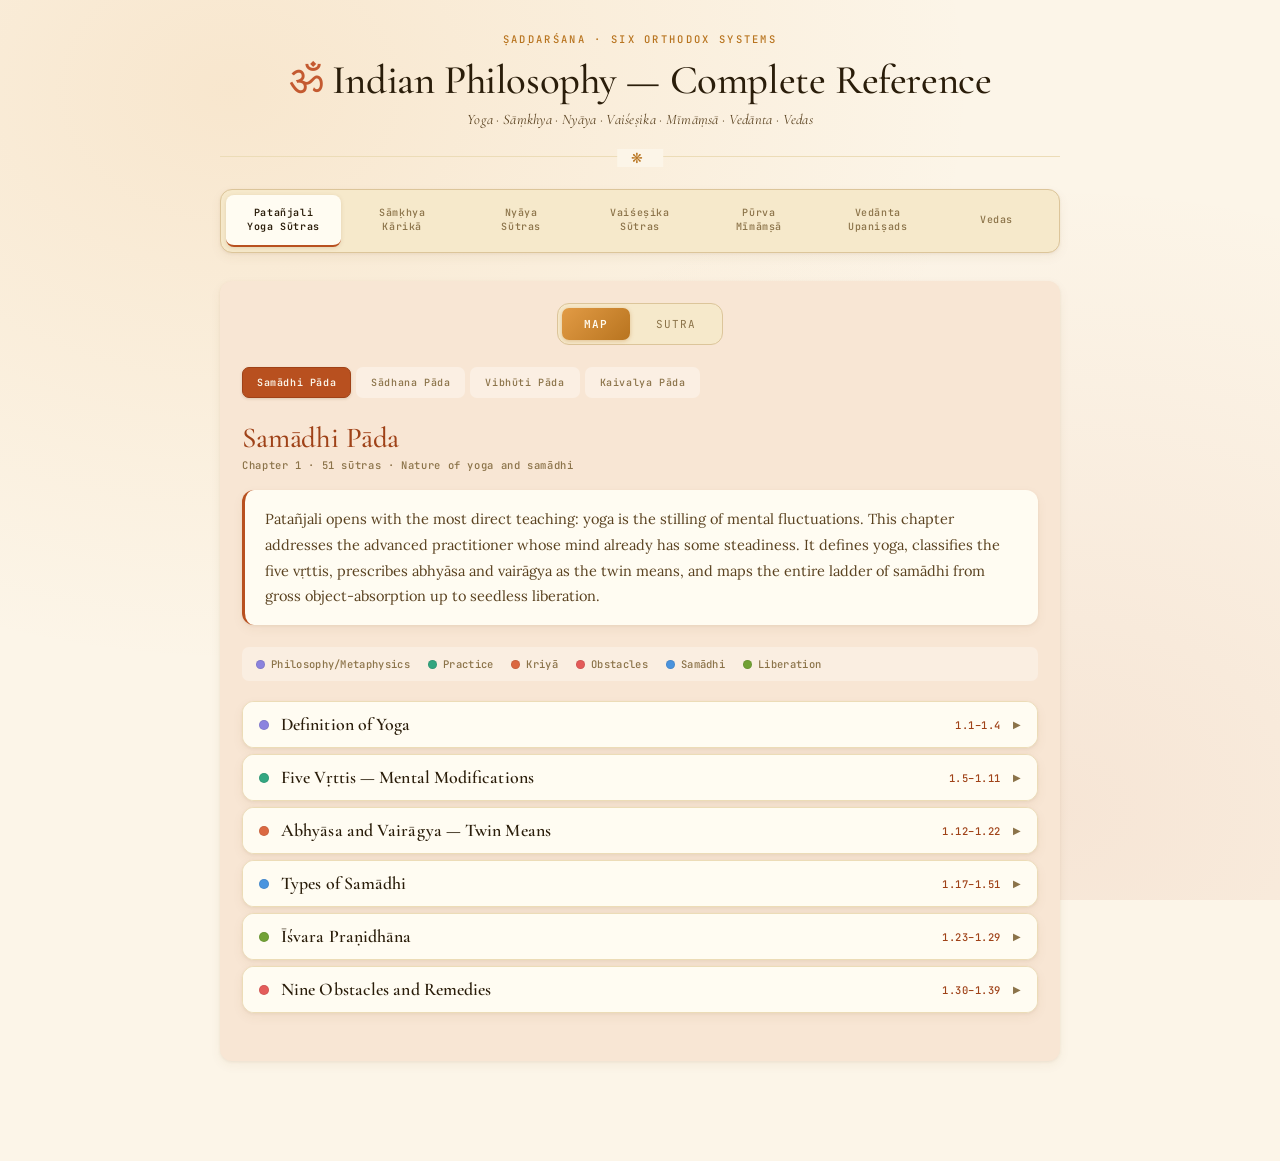
==== commit 104fdb3e: "Add Sutra view to Yoga Sūtras panel with all 195 sūtras Mirrors the Nyāya / Vaiśeṣika pattern: Map/S" ====
--- a/Temp/darshana_3.html
+++ b/Temp/darshana_3.html
@@ -8,6 +8,7 @@
 <link rel="preconnect" href="https://fonts.gstatic.com" crossorigin>
 <link href="https://fonts.googleapis.com/css2?family=Lora:ital,wght@0,400;0,500;0,600;0,700;1,400;1,500&family=Cormorant+Garamond:ital,wght@0,400;0,500;0,600;1,400&family=JetBrains+Mono:wght@400;500&display=swap" rel="stylesheet">
 <link rel="stylesheet" href="../assets/css/darshana-theme.css">
+<link rel="stylesheet" href="../assets/css/samkhya-sutra.css">
 </head>
 <body>
 <div id="shell">
@@ -35,11 +36,22 @@
 </div>
 
 <script src="../assets/js/darshana-core.js"></script>
+<script src="../assets/js/samkhya-sutras.js"></script>
+<script src="../assets/js/nyaya-sutras.js"></script>
+<script src="../assets/js/vaisesika-sutras.js"></script>
+<script src="../assets/js/yoga-sutras.js"></script>
 <script>
 // ═══════════════════════════════════════════════════════════════════
 // YOGA SŪTRAS — Patañjali (c. 400 CE)
 // ═══════════════════════════════════════════════════════════════════
 builders.yoga=function(){
+document.getElementById('yoga').innerHTML =
+  `<div class="view-bar" role="tablist" aria-label="Yoga view">
+     <button id="yoga-view-map" class="active" onclick="switchYogaView('map')">Map</button>
+     <button id="yoga-view-sutra" onclick="switchYogaView('sutra')">Sutra</button>
+   </div>
+   <div id="yoga-map"></div>
+   <div id="yoga-sutra" hidden></div>`;
 const yogaSections=[
 {tab:"Samādhi Pāda",title:"Samādhi Pāda",sub:"Chapter 1 · 51 sūtras · Nature of yoga and samādhi",
 intro:"Patañjali opens with the most direct teaching: yoga is the stilling of mental fluctuations. This chapter addresses the advanced practitioner whose mind already has some steadiness. It defines yoga, classifies the five vṛttis, prescribes abhyāsa and vairāgya as the twin means, and maps the entire ladder of samādhi from gross object-absorption up to seedless liberation.",
@@ -169,14 +181,44 @@
 ]}
 ]}
 ];
-buildSubNav(yogaSections,'yoga',renderSection);
+buildSubNav(yogaSections,'yoga-map',renderSection);
 };
+
+// ── Yoga Sutra view ──────────────────────────────────────────────────
+function renderYogaSutras(){
+  const root = document.getElementById('yoga-sutra');
+  if (!root || root.dataset.rendered === '1') return;
+  if (typeof YOGA_SUTRAS === 'undefined') {
+    root.innerHTML = '<div class="sutra-empty">Sutra data failed to load.</div>';
+    return;
+  }
+  root.innerHTML = _buildSutraListHtml(YOGA_SUTRAS, 'yoga', 'YS');
+  root.dataset.rendered = '1';
+  document.getElementById('yoga-sutra-q').addEventListener('input',
+    () => filterSutras('yoga', YOGA_SUTRAS.length));
+}
+
+function switchYogaView(name){
+  const showSutra = name === 'sutra';
+  document.getElementById('yoga-view-map').classList.toggle('active', !showSutra);
+  document.getElementById('yoga-view-sutra').classList.toggle('active', showSutra);
+  document.getElementById('yoga-map').hidden = showSutra;
+  document.getElementById('yoga-sutra').hidden = !showSutra;
+  if (showSutra) renderYogaSutras();
+}
 // ═══════════════════════════════════════════════════════════════════
 // SĀṂKHYA — Sāṃkhyakārikā of Īśvarakṛṣṇa (c. 350 CE)
 // Commentaries: Gauḍapāda Bhāṣya, Vācaspati Miśra Tattvakaumudī,
 //               Māṭhara Vṛtti, Vijñānabhikṣu Sāṃkhyapravacanabhāṣya
 // ═══════════════════════════════════════════════════════════════════
 builders.samkhya=function(){
+document.getElementById('samkhya').innerHTML =
+  `<div class="view-bar" role="tablist" aria-label="Samkhya view">
+     <button id="samkhya-view-map" class="active" onclick="switchSamkhyaView('map')">Map</button>
+     <button id="samkhya-view-sutra" onclick="switchSamkhyaView('sutra')">Sutra</button>
+   </div>
+   <div id="samkhya-map"></div>
+   <div id="samkhya-sutra" hidden></div>`;
 const secs=[
 {tab:"Introduction & Suffering",title:"Introduction — Three Kinds of Suffering",sub:"Kārikā 1–2 · Purpose and the three-fold suffering",
 intro:"Īśvarakṛṣṇa begins with an existential observation rather than an abstract proposition: all living beings are motivated by the desire to overcome the three-fold suffering. The Vedic ritual means are insufficient; the Sāṃkhya investigation of the principles (tattvas) of existence is the sovereign remedy. This pragmatic motivation distinguishes Sāṃkhya from mere speculative philosophy — it is a science of liberation.",
@@ -318,8 +360,246 @@
 ]}
 ]}
 ];
-buildSubNav(secs,'samkhya',renderSection);
+buildSubNav(secs,'samkhya-map',renderSection);
 };
+
+// ── Samkhya Sutra view (verse-by-verse from Samkhya.pdf) ──────────────
+function _samkhyaEscape(s){
+  return (s||'').replace(/&/g,'&amp;').replace(/</g,'&lt;').replace(/>/g,'&gt;').replace(/"/g,'&quot;');
+}
+
+function renderSamkhyaSutras(){
+  const root = document.getElementById('samkhya-sutra');
+  if (!root || root.dataset.rendered === '1') return;
+  if (typeof SAMKHYA_SUTRAS === 'undefined') {
+    root.innerHTML = '<div class="sutra-empty">Sutra data failed to load.</div>';
+    return;
+  }
+  let h = '';
+  h += `<div class="sutra-search"><input type="search" id="samkhya-sutra-q" placeholder="Search verses by number, title, Sanskrit, or translation…" /></div>`;
+  h += `<div class="sutra-controls">`;
+  h += `  <button onclick="setAllSamkhyaVerses(true)">Expand all</button>`;
+  h += `  <button onclick="setAllSamkhyaVerses(false)">Collapse all</button>`;
+  h += `  <span class="sutra-count" id="samkhya-sutra-count">${SAMKHYA_SUTRAS.length} verses</span>`;
+  h += `</div>`;
+  h += `<div class="sutra-list" id="samkhya-sutra-list">`;
+  SAMKHYA_SUTRAS.forEach(v => {
+    const id = 'sk-v' + v.number;
+    h += `<article class="verse-card" id="${id}">`;
+    h += `  <header class="verse-head" onclick="toggleSamkhyaVerse('${id}')">`;
+    h += `    <span class="verse-num">SK ${v.number}</span>`;
+    h += `    <span class="verse-title">${_samkhyaEscape(v.title)}</span>`;
+    h += `    <span class="verse-chev">&#9654;</span>`;
+    h += `  </header>`;
+    h += `  <div class="verse-body">`;
+    if (v.sanskrit) {
+      h += `<section class="verse-section">
+              <div class="verse-section-label">Sanskrit Text</div>
+              <div class="verse-sanskrit">${_samkhyaEscape(v.sanskrit)}</div>
+            </section>`;
+    }
+    if (v.translation) {
+      h += `<section class="verse-section">
+              <div class="verse-section-label">English Translation</div>
+              <div class="verse-translation">${_samkhyaEscape(v.translation)}</div>
+            </section>`;
+    }
+    if (v.pairs && v.pairs.length) {
+      h += `<section class="verse-section">
+              <div class="verse-section-label">Word-by-Word Breakdown</div>
+              <div class="verse-words">`;
+      v.pairs.forEach(p => {
+        h += `<div class="verse-word-sk">${_samkhyaEscape(p[0])}</div>`;
+        h += `<div class="verse-word-meaning">${_samkhyaEscape(p[1])}</div>`;
+      });
+      h += `  </div></section>`;
+    } else if (v.words_html) {
+      h += `<section class="verse-section">
+              <div class="verse-section-label">Word-by-Word Breakdown</div>
+              <div class="verse-words-raw">${v.words_html}</div>
+            </section>`;
+    }
+    h += `  </div></article>`;
+  });
+  h += `</div>`;
+  h += `<div class="sutra-empty" id="samkhya-sutra-empty" hidden>No verses match your search.</div>`;
+  root.innerHTML = h;
+  root.dataset.rendered = '1';
+  document.getElementById('samkhya-sutra-q').addEventListener('input', filterSamkhyaVerses);
+}
+
+function toggleSamkhyaVerse(id){
+  document.getElementById(id).classList.toggle('open');
+}
+
+function setAllSamkhyaVerses(open){
+  document.querySelectorAll('#samkhya-sutra .verse-card').forEach(c => {
+    c.classList.toggle('open', !!open);
+  });
+}
+
+function filterSamkhyaVerses(){
+  const input = document.getElementById('samkhya-sutra-q');
+  const q = (input.value || '').trim().toLowerCase();
+  const cards = document.querySelectorAll('#samkhya-sutra .verse-card');
+  let visible = 0;
+  cards.forEach(c => {
+    if (!q) { c.classList.remove('hidden'); visible++; return; }
+    const num = c.id.replace('sk-v','');
+    const numMatch = num === q || ('sk ' + num) === q;
+    const hit = numMatch || c.textContent.toLowerCase().includes(q);
+    c.classList.toggle('hidden', !hit);
+    if (hit) visible++;
+  });
+  document.getElementById('samkhya-sutra-empty').hidden = visible !== 0;
+  document.getElementById('samkhya-sutra-count').textContent =
+    visible === SAMKHYA_SUTRAS.length
+      ? `${SAMKHYA_SUTRAS.length} verses`
+      : `${visible} of ${SAMKHYA_SUTRAS.length} verses`;
+}
+
+function switchSamkhyaView(name){
+  const showSutra = name === 'sutra';
+  document.getElementById('samkhya-view-map').classList.toggle('active', !showSutra);
+  document.getElementById('samkhya-view-sutra').classList.toggle('active', showSutra);
+  document.getElementById('samkhya-map').hidden = showSutra;
+  document.getElementById('samkhya-sutra').hidden = !showSutra;
+  if (showSutra) renderSamkhyaSutras();
+}
+
+// ── Shared sutra-list renderer (used by Nyāya and Vaiśeṣika) ──────────
+function _buildSutraListHtml(verses, prefix, sutraLabel){
+  let h = '';
+  h += `<div class="sutra-search"><input type="search" id="${prefix}-sutra-q" placeholder="Search sūtras by number, Sanskrit, or translation…" /></div>`;
+  h += `<div class="sutra-controls">`;
+  h += `  <button onclick="setAllSutras('${prefix}', true)">Expand all</button>`;
+  h += `  <button onclick="setAllSutras('${prefix}', false)">Collapse all</button>`;
+  h += `  <span class="sutra-count" id="${prefix}-sutra-count">${verses.length} sūtras</span>`;
+  h += `</div>`;
+  h += `<div class="sutra-list" id="${prefix}-sutra-list">`;
+  verses.forEach(v => {
+    const idStr = String(v.id);
+    const cardId = `${prefix}-v${idStr.replace(/\./g,'-')}`;
+    h += `<article class="verse-card" id="${cardId}" data-vid="${idStr}">`;
+    h += `  <header class="verse-head" onclick="toggleSutra('${cardId}')">`;
+    h += `    <span class="verse-num">${sutraLabel} ${idStr}</span>`;
+    h += `    <span class="verse-title"></span>`;
+    h += `    <span class="verse-chev">&#9654;</span>`;
+    h += `  </header>`;
+    h += `  <div class="verse-body">`;
+    if (v.sanskrit) {
+      h += `<section class="verse-section">
+              <div class="verse-section-label">Sanskrit Text</div>
+              <div class="verse-sanskrit">${_samkhyaEscape(v.sanskrit)}</div>
+            </section>`;
+    }
+    if (v.translation) {
+      h += `<section class="verse-section">
+              <div class="verse-section-label">English Translation</div>
+              <div class="verse-translation">${_samkhyaEscape(v.translation)}</div>
+            </section>`;
+    }
+    if (v.pairs && v.pairs.length) {
+      h += `<section class="verse-section">
+              <div class="verse-section-label">Word-by-Word Breakdown</div>
+              <div class="verse-words">`;
+      v.pairs.forEach(p => {
+        h += `<div class="verse-word-sk">${_samkhyaEscape(p[0])}</div>`;
+        h += `<div class="verse-word-meaning">${_samkhyaEscape(p[1])}</div>`;
+      });
+      h += `  </div></section>`;
+    }
+    if (v.commentaries && v.commentaries.length) {
+      h += `<section class="verse-section">
+              <div class="verse-section-label">Classical Commentaries</div>
+              <div class="verse-commentaries">`;
+      v.commentaries.forEach(c => {
+        h += `<div class="verse-commentary">
+                <div class="verse-commentary-name">${_samkhyaEscape(c.name)}</div>
+                <div class="verse-commentary-text">${_samkhyaEscape(c.text)}</div>
+              </div>`;
+      });
+      h += `  </div></section>`;
+    }
+    h += `  </div></article>`;
+  });
+  h += `</div>`;
+  h += `<div class="sutra-empty" id="${prefix}-sutra-empty" hidden>No sūtras match your search.</div>`;
+  return h;
+}
+
+function toggleSutra(cardId){
+  document.getElementById(cardId).classList.toggle('open');
+}
+
+function setAllSutras(prefix, open){
+  document.querySelectorAll(`#${prefix}-sutra .verse-card`).forEach(c => {
+    c.classList.toggle('open', !!open);
+  });
+}
+
+function filterSutras(prefix, total){
+  const input = document.getElementById(`${prefix}-sutra-q`);
+  const q = (input.value || '').trim().toLowerCase();
+  const cards = document.querySelectorAll(`#${prefix}-sutra .verse-card`);
+  let visible = 0;
+  cards.forEach(c => {
+    if (!q) { c.classList.remove('hidden'); visible++; return; }
+    const vid = (c.dataset.vid || '').toLowerCase();
+    const hit = vid === q || c.textContent.toLowerCase().includes(q);
+    c.classList.toggle('hidden', !hit);
+    if (hit) visible++;
+  });
+  document.getElementById(`${prefix}-sutra-empty`).hidden = visible !== 0;
+  document.getElementById(`${prefix}-sutra-count`).textContent =
+    visible === total ? `${total} sūtras` : `${visible} of ${total} sūtras`;
+}
+
+// ── Nyāya Sutra view ─────────────────────────────────────────────────
+function renderNyayaSutras(){
+  const root = document.getElementById('nyaya-sutra');
+  if (!root || root.dataset.rendered === '1') return;
+  if (typeof NYAYA_SUTRAS === 'undefined') {
+    root.innerHTML = '<div class="sutra-empty">Sutra data failed to load.</div>';
+    return;
+  }
+  root.innerHTML = _buildSutraListHtml(NYAYA_SUTRAS, 'nyaya', 'NS');
+  root.dataset.rendered = '1';
+  document.getElementById('nyaya-sutra-q').addEventListener('input',
+    () => filterSutras('nyaya', NYAYA_SUTRAS.length));
+}
+
+function switchNyayaView(name){
+  const showSutra = name === 'sutra';
+  document.getElementById('nyaya-view-map').classList.toggle('active', !showSutra);
+  document.getElementById('nyaya-view-sutra').classList.toggle('active', showSutra);
+  document.getElementById('nyaya-map').hidden = showSutra;
+  document.getElementById('nyaya-sutra').hidden = !showSutra;
+  if (showSutra) renderNyayaSutras();
+}
+
+// ── Vaiśeṣika Sutra view ─────────────────────────────────────────────
+function renderVaisesikaSutras(){
+  const root = document.getElementById('vaisheshika-sutra');
+  if (!root || root.dataset.rendered === '1') return;
+  if (typeof VAISESIKA_SUTRAS === 'undefined') {
+    root.innerHTML = '<div class="sutra-empty">Sutra data failed to load.</div>';
+    return;
+  }
+  root.innerHTML = _buildSutraListHtml(VAISESIKA_SUTRAS, 'vaisheshika', 'VS');
+  root.dataset.rendered = '1';
+  document.getElementById('vaisheshika-sutra-q').addEventListener('input',
+    () => filterSutras('vaisheshika', VAISESIKA_SUTRAS.length));
+}
+
+function switchVaisesikaView(name){
+  const showSutra = name === 'sutra';
+  document.getElementById('vaisheshika-view-map').classList.toggle('active', !showSutra);
+  document.getElementById('vaisheshika-view-sutra').classList.toggle('active', showSutra);
+  document.getElementById('vaisheshika-map').hidden = showSutra;
+  document.getElementById('vaisheshika-sutra').hidden = !showSutra;
+  if (showSutra) renderVaisesikaSutras();
+}
 // ═══════════════════════════════════════════════════════════════════
 // NYĀYA SŪTRAS — Gautama (c. 200 BCE–200 CE)
 // Commentaries: Vātsyāyana Nyāya Bhāṣya, Uddyotakara Nyāya Vārttika,
@@ -327,6 +607,13 @@
 //   Raghunātha Śiromaṇi, Viśvanātha Nyāya-Sūtra-Vṛtti
 // ═══════════════════════════════════════════════════════════════════
 builders.nyaya=function(){
+document.getElementById('nyaya').innerHTML =
+  `<div class="view-bar" role="tablist" aria-label="Nyaya view">
+     <button id="nyaya-view-map" class="active" onclick="switchNyayaView('map')">Map</button>
+     <button id="nyaya-view-sutra" onclick="switchNyayaView('sutra')">Sutra</button>
+   </div>
+   <div id="nyaya-map"></div>
+   <div id="nyaya-sutra" hidden></div>`;
 const secs=[
 {tab:"Adhyāya 1 — Padārthas & Pramāṇas",title:"Adhyāya 1 — Sixteen Padārthas and the Pramāṇas",sub:"NS 1.1.1–1.2.20 · Categories of inquiry and valid means of knowledge",
 intro:"Gautama opens with a statement of sixteen padārthas (categories of inquiry) whose examination leads to liberation. He then analyses the four pramāṇas — pratyakṣa, anumāna, upamāna, and śabda — establishing Nyāya's epistemology on precise definitions. This chapter is the foundation of the entire analytical method.",
@@ -472,13 +759,20 @@
 ]}
 ]}
 ];
-buildSubNav(secs,'nyaya',renderSection);
+buildSubNav(secs,'nyaya-map',renderSection);
 };
 // ═══════════════════════════════════════════════════════════════════
 // VAIŚEṢIKA SŪTRAS — Kaṇāda (c. 200 BCE)
 // Commentaries: Praśastapāda Padārthadharmasaṃgraha, Udayana Kiraṇāvalī
 // ═══════════════════════════════════════════════════════════════════
 builders.vaisheshika=function(){
+document.getElementById('vaisheshika').innerHTML =
+  `<div class="view-bar" role="tablist" aria-label="Vaisheshika view">
+     <button id="vaisheshika-view-map" class="active" onclick="switchVaisesikaView('map')">Map</button>
+     <button id="vaisheshika-view-sutra" onclick="switchVaisesikaView('sutra')">Sutra</button>
+   </div>
+   <div id="vaisheshika-map"></div>
+   <div id="vaisheshika-sutra" hidden></div>`;
 const secs=[
 {tab:"Six Padārthas",title:"Six Padārthas — Categories of Reality",sub:"VS 1.1–1.2 · The six ontological categories",
 intro:"Vaiśeṣika's fundamental claim is that everything that exists can be classified under six (later seven) padārthas: dravya (substance), guṇa (quality), karma (motion), sāmānya (universal), viśeṣa (particular), and samavāya (inherence). This ontological scheme is at once a classification of all existing things and a theory of the kinds of properties and relations that bind them.",
@@ -572,7 +866,7 @@
 ]}
 ]}
 ];
-buildSubNav(secs,'vaisheshika',renderSection);
+buildSubNav(secs,'vaisheshika-map',renderSection);
 };
 
 // ═══════════════════════════════════════════════════════════════════
--- a/assets/css/darshana-theme.css
+++ b/assets/css/darshana-theme.css
@@ -1,22 +1,24 @@
 :root{
-  /* Warm parchment palette */
-  --bg:#F5EDDC;
-  --bg-card:#EFE3CC;
-  --bg-panel:#E8D9BC;
-  --bg-deep:#FBF6EA;
-  --text-primary:#2A1D0E;
-  --text-secondary:#4F3D26;
-  --text-muted:#8A7553;
-  --border:#C9B587;
-  --border-light:#DCCBA3;
-  --gold:#9C6F2A;
-  --gold-light:#C49344;
-  --shadow:0 1px 3px rgba(120,80,30,.08), 0 4px 12px rgba(120,80,30,.04);
-  --shadow-lg:0 4px 16px rgba(120,80,30,.10), 0 12px 32px rgba(120,80,30,.06);
+  color-scheme: light;
+  /* Warm saffron / parchment palette — sunlit, yogic */
+  --bg:#FCF5E8;
+  --bg-card:#F6E9CB;
+  --bg-panel:#EFDDB2;
+  --bg-deep:#FFFCF2;
+  --text-primary:#2A1D0A;
+  --text-secondary:#5A4220;
+  --text-muted:#8B7349;
+  --border:#DCC59A;
+  --border-light:#ECDCB7;
+  --gold:#B8741F;       /* deep saffron */
+  --gold-light:#E29B45; /* warm marigold */
+  --rose:#C45A30;       /* sunset terracotta */
+  --shadow:0 1px 3px rgba(120,80,30,.08), 0 4px 12px rgba(120,80,30,.06);
+  --shadow-lg:0 4px 16px rgba(120,80,30,.12), 0 12px 32px rgba(120,80,30,.08);
   --radius:7px;--radius-lg:12px;
-  --font-body:'Lora',Georgia,'Times New Roman',serif;
+  --font-body:'EB Garamond','Lora',Georgia,'Times New Roman',serif;
   --font-display:'Cormorant Garamond',Georgia,serif;
-  --font-mono:'JetBrains Mono','Inconsolata','Courier New',monospace;
+  --font-mono:'Inconsolata','JetBrains Mono','Courier New',monospace;
 
   /* System accents — each system gets its own warm hue */
   --sys-yoga:#B8501F;        /* terracotta */
@@ -41,37 +43,17 @@
   --sys-vedas-bg:#F3E4C2;
   --sys-vedas-deep:#7A551E;
 }
-@media(prefers-color-scheme:dark){:root{
-  --bg:#1B140A;
-  --bg-card:#251B0E;
-  --bg-panel:#2E2213;
-  --bg-deep:#15100A;
-  --text-primary:#F2EAD8;
-  --text-secondary:#D5C7A9;
-  --text-muted:#9A876A;
-  --border:#4A3920;
-  --border-light:#352818;
-  --gold:#D4A152;
-  --gold-light:#9C6F2A;
-  --shadow:0 1px 3px rgba(0,0,0,.4), 0 4px 12px rgba(0,0,0,.25);
-  --shadow-lg:0 4px 16px rgba(0,0,0,.5), 0 12px 32px rgba(0,0,0,.3);
-
-  --sys-yoga:#E07A45;        --sys-yoga-bg:#2D1B0E;       --sys-yoga-deep:#F0996B;
-  --sys-samkhya:#C18A50;     --sys-samkhya-bg:#291C0E;    --sys-samkhya-deep:#D9A66B;
-  --sys-nyaya:#B5A852;       --sys-nyaya-bg:#252210;      --sys-nyaya-deep:#D4C870;
-  --sys-vaisheshika:#9CB07A; --sys-vaisheshika-bg:#1F2615;--sys-vaisheshika-deep:#B8CB94;
-  --sys-mimamsa:#D86B6B;     --sys-mimamsa-bg:#2A1313;    --sys-mimamsa-deep:#E89090;
-  --sys-vedanta:#B17BB8;     --sys-vedanta-bg:#241A26;    --sys-vedanta-deep:#CB9CCF;
-  --sys-vedas:#D4A152;       --sys-vedas-bg:#291F0F;      --sys-vedas-deep:#E8BD70;
-}}
+/* Auto dark-mode removed: the warm light palette is intentionally used
+   regardless of OS preference, since the parchment look is core to the
+   yogic aesthetic and the prior dark mode produced low-contrast text. */
 *,*::before,*::after{box-sizing:border-box;margin:0;padding:0}
 html{font-size:17px;-webkit-text-size-adjust:100%}
 body{
   font-family:var(--font-body);
   background:var(--bg);
   background-image:
-    radial-gradient(at 20% 10%, rgba(196,147,68,.08) 0%, transparent 50%),
-    radial-gradient(at 80% 80%, rgba(156,111,42,.06) 0%, transparent 50%);
+    radial-gradient(at 18% 10%, rgba(226,155,69,.16) 0%, transparent 50%),
+    radial-gradient(at 82% 90%, rgba(196,90,48,.10) 0%, transparent 55%);
   background-attachment:fixed;
   color:var(--text-primary);
   min-height:100vh;
@@ -82,10 +64,17 @@
 #shell{max-width:880px;margin:0 auto;padding:32px 20px 100px}
 
 /* HEADER */
-.site-header{text-align:center;margin-bottom:32px;padding-bottom:24px;border-bottom:1px solid var(--border)}
+.site-header{text-align:center;margin-bottom:32px;padding-bottom:28px;border-bottom:1px solid var(--border-light);position:relative}
+.site-header::after{
+  content:"❋";
+  position:absolute;bottom:-0.65rem;left:50%;transform:translateX(-50%);
+  background:var(--bg);color:var(--gold);
+  padding:0 14px;font-size:14px;letter-spacing:.4em;
+}
 .site-header .eyebrow{font-family:var(--font-mono);font-size:10.5px;letter-spacing:.22em;text-transform:uppercase;color:var(--gold);margin-bottom:10px;font-weight:500}
 .site-header h1{font-family:var(--font-display);font-size:2.4rem;font-weight:500;color:var(--text-primary);line-height:1.2;margin-bottom:6px;letter-spacing:-.01em}
-.site-header .subtitle{font-family:var(--font-display);font-size:14px;color:var(--text-muted);font-style:italic;letter-spacing:.02em}
+.site-header h1::before{content:"ॐ ";color:var(--rose);font-weight:400;font-style:normal}
+.site-header .subtitle{font-family:var(--font-display);font-size:14.5px;color:var(--text-secondary);font-style:italic;letter-spacing:.02em}
 
 /* TOP NAV — systems */
 .top-nav{
--- a/assets/css/samkhya-sutra.css
+++ b/assets/css/samkhya-sutra.css
@@ -0,0 +1,300 @@
+/* Sutra view — verse-by-verse reading mode (used by Sāṃkhya, Nyāya, Vaiśeṣika panels) */
+
+/* ── View-toggle bar ──────────────────────────────── */
+.view-bar {
+  display: flex;
+  gap: 4px;
+  margin-bottom: 22px;
+  background: var(--bg-card);
+  padding: 4px;
+  border-radius: var(--radius-lg);
+  border: 1px solid var(--border);
+  width: fit-content;
+  margin-left: auto;
+  margin-right: auto;
+}
+
+.view-bar button {
+  padding: 9px 22px;
+  font-family: var(--font-mono);
+  font-size: 11px;
+  letter-spacing: 0.08em;
+  text-transform: uppercase;
+  border: none;
+  background: transparent;
+  color: var(--text-muted);
+  cursor: pointer;
+  border-radius: 7px;
+  transition: all 0.18s ease;
+}
+
+.view-bar button:hover {
+  color: var(--text-secondary);
+  background: var(--bg-panel);
+}
+
+.view-bar button.active {
+  background: linear-gradient(135deg, var(--gold-light), var(--gold));
+  color: #FFFCF2;
+  font-weight: 600;
+  box-shadow: 0 1px 4px rgba(184, 116, 31, 0.35);
+}
+
+/* ── Sutra list ───────────────────────────────────── */
+.sutra-list {
+  display: flex;
+  flex-direction: column;
+  gap: 6px;
+}
+
+.sutra-search {
+  margin-bottom: 16px;
+  position: relative;
+}
+
+.sutra-search input {
+  width: 100%;
+  padding: 11px 14px;
+  font-family: var(--font-body);
+  font-size: 14px;
+  background: var(--bg-card);
+  color: var(--text-primary);
+  border: 1px solid var(--border);
+  border-radius: var(--radius-lg);
+  outline: none;
+  transition: border-color 0.15s;
+}
+
+.sutra-search input::placeholder { color: var(--text-muted); }
+.sutra-search input:focus { border-color: var(--gold); }
+
+.sutra-controls {
+  display: flex;
+  gap: 8px;
+  margin-bottom: 14px;
+  font-family: var(--font-mono);
+  font-size: 10.5px;
+  letter-spacing: 0.05em;
+}
+
+.sutra-controls button {
+  padding: 6px 12px;
+  background: transparent;
+  color: var(--text-muted);
+  border: 1px solid var(--border);
+  border-radius: var(--radius);
+  cursor: pointer;
+  font-family: inherit;
+  font-size: inherit;
+  letter-spacing: inherit;
+  transition: all 0.12s;
+}
+
+.sutra-controls button:hover {
+  color: var(--text-primary);
+  border-color: var(--gold);
+}
+
+.sutra-count {
+  margin-left: auto;
+  align-self: center;
+  color: var(--text-muted);
+}
+
+/* ── Verse card ───────────────────────────────────── */
+.verse-card {
+  border: 1px solid var(--border-light);
+  border-radius: var(--radius-lg);
+  overflow: hidden;
+  transition: border-color 0.15s;
+}
+
+.verse-card { background: var(--bg-deep); }
+.verse-card:hover { border-color: var(--border); }
+.verse-card.open {
+  border-color: var(--gold-light);
+  box-shadow: 0 2px 12px rgba(184, 116, 31, 0.10);
+}
+
+.verse-head {
+  display: flex;
+  align-items: baseline;
+  gap: 12px;
+  padding: 13px 16px;
+  cursor: pointer;
+  user-select: none;
+  background: var(--bg-card);
+  transition: background 0.12s;
+}
+
+.verse-head:hover { background: var(--bg-panel); }
+
+.verse-num {
+  font-family: var(--font-mono);
+  font-size: 11px;
+  letter-spacing: 0.12em;
+  color: var(--rose, var(--gold));
+  font-weight: 600;
+  text-transform: uppercase;
+  flex-shrink: 0;
+  min-width: 76px;
+}
+
+.verse-title {
+  font-family: var(--font-display);
+  font-size: 16px;
+  font-style: italic;
+  color: var(--text-primary);
+  flex: 1;
+  line-height: 1.3;
+}
+
+.verse-chev {
+  font-size: 11px;
+  color: var(--text-muted);
+  transition: transform 0.2s ease;
+  flex-shrink: 0;
+}
+
+.verse-card.open .verse-chev { transform: rotate(90deg); }
+
+.verse-body {
+  display: none;
+  padding: 18px 22px 22px;
+  background: var(--bg);
+  border-top: 1px solid var(--border-light);
+}
+
+.verse-card.open .verse-body { display: block; }
+
+.verse-section {
+  margin-bottom: 18px;
+}
+
+.verse-section:last-child { margin-bottom: 0; }
+
+.verse-section-label {
+  font-family: var(--font-mono);
+  font-size: 10px;
+  letter-spacing: 0.14em;
+  text-transform: uppercase;
+  color: var(--gold);
+  margin-bottom: 10px;
+  font-weight: 600;
+  display: inline-flex;
+  align-items: center;
+  gap: 6px;
+}
+.verse-section-label::before {
+  content: "";
+  display: inline-block;
+  width: 6px;
+  height: 6px;
+  border-radius: 50%;
+  background: var(--gold-light);
+  flex-shrink: 0;
+}
+
+.verse-sanskrit {
+  font-family: var(--font-display);
+  font-size: 18px;
+  font-style: italic;
+  line-height: 1.75;
+  color: var(--text-primary);
+  padding: 14px 18px;
+  background: var(--bg-card);
+  border-left: 3px solid var(--rose, var(--gold));
+  border-radius: 0 var(--radius) var(--radius) 0;
+}
+
+.verse-translation {
+  font-family: var(--font-body);
+  font-size: 15.5px;
+  line-height: 1.75;
+  color: var(--text-secondary);
+}
+
+.verse-words {
+  display: grid;
+  grid-template-columns: max-content 1fr;
+  gap: 6px 18px;
+  padding: 4px 2px;
+}
+
+.verse-word-sk {
+  font-family: var(--font-display);
+  font-style: italic;
+  font-size: 15px;
+  color: var(--gold);
+  font-weight: 500;
+  white-space: nowrap;
+}
+
+.verse-word-meaning {
+  font-family: var(--font-body);
+  font-size: 14px;
+  color: var(--text-secondary);
+  line-height: 1.6;
+}
+
+.verse-word-meaning:empty::after {
+  content: "—";
+  color: var(--text-muted);
+  font-style: italic;
+}
+
+/* Inline diacritic-flagged Sanskrit token in fallback raw rendering */
+.verse-words-raw {
+  font-family: var(--font-body);
+  font-size: 13.5px;
+  line-height: 1.7;
+  color: var(--text-secondary);
+}
+.verse-words-raw .sk {
+  font-family: var(--font-display);
+  font-style: italic;
+  color: var(--text-primary);
+}
+
+/* Hidden state during search filtering */
+.verse-card.hidden { display: none; }
+
+/* ── Commentaries (Nyāya, Vaiśeṣika) ──────────────── */
+.verse-commentaries {
+  display: flex;
+  flex-direction: column;
+  gap: 10px;
+}
+
+.verse-commentary {
+  padding: 12px 16px;
+  background: var(--bg-card);
+  border-left: 2px solid var(--gold-light);
+  border-radius: 0 var(--radius) var(--radius) 0;
+}
+
+.verse-commentary-name {
+  font-family: var(--font-mono);
+  font-size: 10.5px;
+  letter-spacing: 0.12em;
+  text-transform: uppercase;
+  color: var(--rose, var(--gold));
+  margin-bottom: 6px;
+  font-weight: 600;
+}
+
+.verse-commentary-text {
+  font-family: var(--font-body);
+  font-size: 14px;
+  line-height: 1.7;
+  color: var(--text-secondary);
+}
+
+/* Empty/no-results message */
+.sutra-empty {
+  padding: 32px 16px;
+  text-align: center;
+  color: var(--text-muted);
+  font-style: italic;
+  font-size: 14px;
+}
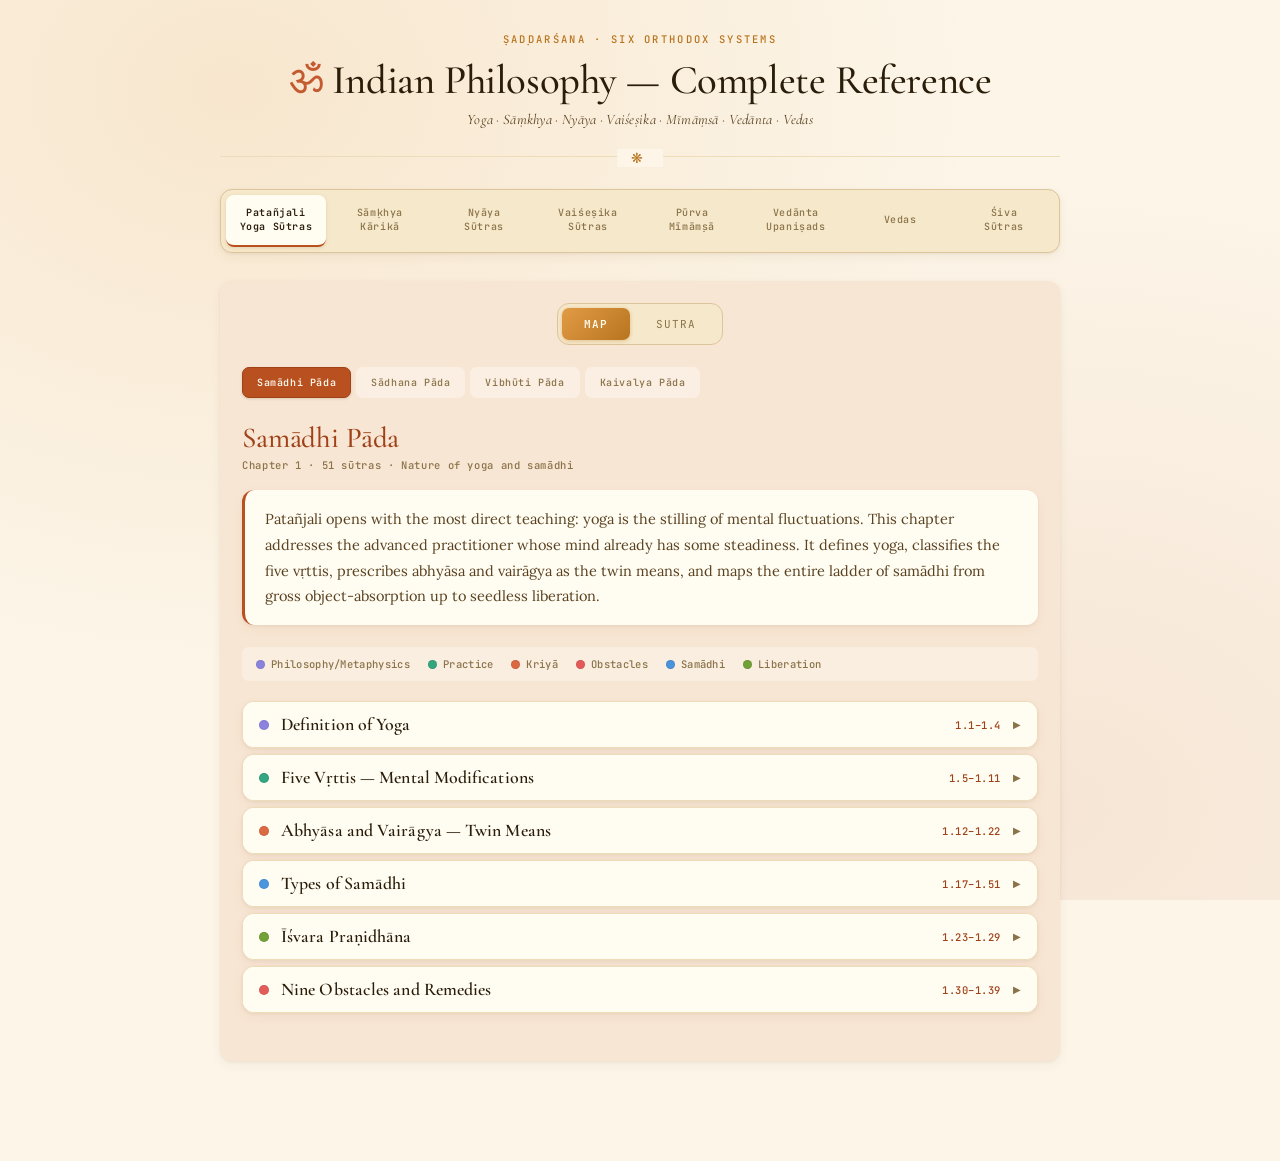
==== commit a7e9c2e8: "Add Śiva Sūtras tab with Map and Sutra views 77 sūtras of Vasugupta across Śāmbhavopāya, Śāktopāya, " ====
--- a/Temp/darshana_3.html
+++ b/Temp/darshana_3.html
@@ -25,6 +25,7 @@
   <button             data-sys="mimamsa"     onclick="showSystem('mimamsa')">Pūrva<br>Mīmāṃsā</button>
   <button             data-sys="vedanta"     onclick="showSystem('vedanta')">Vedānta<br>Upaniṣads</button>
   <button             data-sys="vedas"       onclick="showSystem('vedas')">Vedas</button>
+  <button             data-sys="shiva"       onclick="showSystem('shiva')">Śiva<br>Sūtras</button>
 </div>
 <div id="yoga" class="system-panel active"></div>
 <div id="samkhya" class="system-panel"></div>
@@ -33,6 +34,7 @@
 <div id="mimamsa" class="system-panel"></div>
 <div id="vedanta" class="system-panel"></div>
 <div id="vedas" class="system-panel"></div>
+<div id="shiva" class="system-panel"></div>
 </div>
 
 <script src="../assets/js/darshana-core.js"></script>
@@ -40,6 +42,7 @@
 <script src="../assets/js/nyaya-sutras.js"></script>
 <script src="../assets/js/vaisesika-sutras.js"></script>
 <script src="../assets/js/yoga-sutras.js"></script>
+<script src="../assets/js/shiva-sutras.js"></script>
 <script>
 // ═══════════════════════════════════════════════════════════════════
 // YOGA SŪTRAS — Patañjali (c. 400 CE)
@@ -600,6 +603,29 @@
   document.getElementById('vaisheshika-sutra').hidden = !showSutra;
   if (showSutra) renderVaisesikaSutras();
 }
+
+// ── Śiva Sūtra view ──────────────────────────────────────────────────
+function renderShivaSutras(){
+  const root = document.getElementById('shiva-sutra');
+  if (!root || root.dataset.rendered === '1') return;
+  if (typeof SHIVA_SUTRAS === 'undefined') {
+    root.innerHTML = '<div class="sutra-empty">Sutra data failed to load.</div>';
+    return;
+  }
+  root.innerHTML = _buildSutraListHtml(SHIVA_SUTRAS, 'shiva', 'ŚS');
+  root.dataset.rendered = '1';
+  document.getElementById('shiva-sutra-q').addEventListener('input',
+    () => filterSutras('shiva', SHIVA_SUTRAS.length));
+}
+
+function switchShivaView(name){
+  const showSutra = name === 'sutra';
+  document.getElementById('shiva-view-map').classList.toggle('active', !showSutra);
+  document.getElementById('shiva-view-sutra').classList.toggle('active', showSutra);
+  document.getElementById('shiva-map').hidden = showSutra;
+  document.getElementById('shiva-sutra').hidden = !showSutra;
+  if (showSutra) renderShivaSutras();
+}
 // ═══════════════════════════════════════════════════════════════════
 // NYĀYA SŪTRAS — Gautama (c. 200 BCE–200 CE)
 // Commentaries: Vātsyāyana Nyāya Bhāṣya, Uddyotakara Nyāya Vārttika,
@@ -1557,8 +1583,154 @@
 ];
 buildSubNav(secs,'vedas',renderSection);
 };
+// ═══════════════════════════════════════════════════════════════════
+// ŚIVA SŪTRAS — Vasugupta (c. 8th–9th c. CE)
+// 77 sūtras across 3 sections — the foundational scripture of Kashmir Śaivism.
+// Commentaries: Kṣemarāja Śiva-Sūtra-Vimarśinī, Bhāskara Vārttika,
+//   Abhinavagupta (Tantrāloka), Swami Lakshmanjoo (oral teachings),
+//   Jaideva Singh (1979), Jayaram V (2020), Adi Suyash (2024)
+// ═══════════════════════════════════════════════════════════════════
+builders.shiva=function(){
+document.getElementById('shiva').innerHTML =
+  `<div class="view-bar" role="tablist" aria-label="Śiva view">
+     <button id="shiva-view-map" class="active" onclick="switchShivaView('map')">Map</button>
+     <button id="shiva-view-sutra" onclick="switchShivaView('sutra')">Sutra</button>
+   </div>
+   <div id="shiva-map"></div>
+   <div id="shiva-sutra" hidden></div>`;
+const secs=[
+{tab:"Śāmbhavopāya",title:"Section One — Śāmbhavopāya",sub:"ŚS 1.1–1.22 · The Path of Direct Recognition · 22 Sūtras",
+intro:"Section One opens with the highest of the three paths — the Śāmbhavopāya, the path of direct recognition. After declaring 'caitanyam ātmā' (consciousness is the Self), Vasugupta names the structure of bondage, introduces the mātṛkā-cakra, and offers the central method: udyamo bhairavaḥ — the sudden upsurge of awareness is itself Bhairava. The chapter culminates in the contemplation of the 'great lake' of consciousness as the source of mantric power.",
+legend:[{c:C.purple,t:"Foundations"},{c:C.coral,t:"Upsurge / Turya"},{c:C.blue,t:"States of Consciousness"},{c:C.teal,t:"Practice"},{c:C.green,t:"Realization"},{c:C.amber,t:"Powers"},{c:C.sage,t:"Discipline"},{c:C.rose,t:"Liberation"}],
+branches:[
+{name:"Foundations — Self & Bondage",ref:"ŚS 1.1–1.4",color:C.purple,children:[
+{n:"caitanyam ātmā",r:"ŚS 1.1",sk:"चैतन्यमात्मा",d:"Consciousness is the Self — Consciousness is the Self.",det:{skt:"चैतन्यमात्मा",tr:"Consciousness is the Self.",c:"Kṣemarāja opens his Vimarśinī by stressing that the suffix -ya in caitanyam denotes the abstract essence (bhāva) of cit, and that this essence is none other than absolute freedom (svātantrya) — the unimpeded power of consciousness to know, to will, and to act.",ksm:"Kṣemarāja opens his Vimarśinī by stressing that the suffix -ya in caitanyam denotes the abstract essence (bhāva) of cit, and that this essence is none other than absolute freedom (svātantrya) — the unimpeded power of consciousness to know, to will, and to act. The sūtra is not merely the assertion 'I am aware'; it is the declaration that the entire structure of subjectivity is constituted by self-luminous, self-referential awareness. He explicitly rejects rival definitions: the Self is not the body (Cārvāka), not the senses, not the prāṇa (vital breath), not the buddhi (Sāṃkhya/Yoga), and not even the inert witness-consciousness of Advaita Vedānta.",lkj:"Swami Lakshmanjoo, in his recorded teachings published as Shiva Sutras: The Supreme Awakening, frames this opening sūtra as the declaration of the highest among the three upāyas — śāmbhavopāya, the path of Śambhu (Śiva). He explains that 'consciousness' here is not what is ordinarily meant by the word in English; it is the independent, self-aware, throbbing reality (sphurattā) that does not need any prop or support.",jds:"Jaideva Singh's edition (Motilal Banarsidass, 1979) provides extensive philological notes. He renders the sūtra as 'The Self is consciousness' and points out that caitanyam, taken as a substantive, is distinguished from cit in that it implies absolute freedom (svātantrya) in the act of awareness. The Self is therefore not a static substratum but a dynamic agent.",asu:"Adi Suyash, in Threads of Transcendence (2024), describes this sūtra as the 'first thread' from which the whole fabric of Kashmir Śaiva contemplative practice is woven. He frames caitanya as the 'science of being free' — a freedom that is not a state to be attained but the very texture of awareness when seen as it is."}},
+{n:"jñānaṃ bandhaḥ",r:"ŚS 1.2",sk:"ज्ञानं बन्धः",d:"Knowledge is Bondage — (Limited) knowledge is bondage.",det:{skt:"ज्ञानं बन्धः",tr:"(Limited) knowledge is bondage.",c:"Kṣemarāja treats this sūtra as the dialectical complement of the first. If pure consciousness is the Self, then whatever obscures that pure consciousness must be bondage. The 'jñāna' in question is not the supreme knowledge (parā-jñāna) of sūtra 1, but its contracted form: limited, mediated, object-directed cognition that operates within the field of difference (bheda).",ksm:"Kṣemarāja treats this sūtra as the dialectical complement of the first. If pure consciousness is the Self, then whatever obscures that pure consciousness must be bondage. The 'jñāna' in question is not the supreme knowledge (parā-jñāna) of sūtra 1, but its contracted form: limited, mediated, object-directed cognition that operates within the field of difference (bheda). He identifies three concrete forms this bondage takes — the three malas (impurities): āṇava-mala (the sense of being a finite, limited 'I'), māyīya-mala (the sense of objects as separate from oneself), and kārma-mala (the sense of being an agent bound by action and its fruits).",lkj:"Lakshmanjoo emphasizes that this sūtra refers to dualistic knowledge — the kind of knowing in which there is a separate knower and a separate known. He insists that the moment knowledge takes on the structure 'I know this' or 'I know that,' bondage has already arisen. Liberation, on his account, is not the cessation of all cognition but the recognition that every cognition is in fact the play of the one Self.",jds:"Singh notes the deliberate ambiguity in the Sanskrit: the sūtra can be read as jñānaṃ bandhaḥ ('knowledge is bondage') or, dissolving the sandhi, as ajñānaṃ bandhaḥ ('ignorance is bondage'). He argues that this double-reading is intentional and theologically rich: limited knowledge and the ignorance it embodies are not two different things. Both refer to the failure to recognize the Self as universal consciousness.",asu:"Adi Suyash treats this sūtra as the diagnostic moment of the text. Having stated the goal in sūtra 1, the text now names the disease: any cognition that does not include the knower itself within its scope is incomplete and therefore binding. True knowledge, he argues, must be reflexive — it must include awareness of itself as awareness."}},
+{n:"yonivargaḥ kalāśarīram",r:"ŚS 1.3",sk:"योनिवर्गः कलाशरीरम्",d:"The Group of Sources is the Body of Powers — The group of sources (yoni) constitutes the body of limiting powers (kalā).",det:{skt:"योनिवर्गः कलाशरीरम्",tr:"The group of sources (yoni) constitutes the body of limiting powers (kalā).",c:"Kṣemarāja reads this sūtra as continuing the analysis of bondage. The 'group of sources' refers to māyā together with its derived limiting principles (kañcukas) — kalā, vidyā, rāga, kāla, niyati — which together constitute the embodied state of the limited subject.",ksm:"Kṣemarāja reads this sūtra as continuing the analysis of bondage. The 'group of sources' refers to māyā together with its derived limiting principles (kañcukas) — kalā, vidyā, rāga, kāla, niyati — which together constitute the embodied state of the limited subject. Each is a kind of contraction: kalā limits the unlimited power of action, vidyā limits omniscience, rāga limits the fullness of being, kāla limits eternity, niyati limits all-pervasive freedom. These are not metaphorical limitations but the actual structure of finite experience. The 'body' (śarīram) of the bound subject is precisely this composite of partial powers.",lkj:"Lakshmanjoo, drawing on the Tantric framework, explains that yoni refers to the womb of māyā from which all limited subjects are born. The kañcukas are the five 'cloaks' that cover the original splendor of Śiva, and together they constitute the very flesh of bound embodiment. Liberation is not the destruction of this body but the seeing-through of it — recognizing that even these limiting powers are Śiva's own.",jds:"Singh provides a detailed technical exposition: yonivarga = māyā plus the five kañcukas; kalāśarīram = the body composed of the limiting power kalā together with its associated principles. He notes that the sūtra is essentially defining the metaphysical anatomy of bondage. Each layer is real, each is a contraction of an original power, and each is, paradoxically, the very material through which liberation must be enacted.",asu:"Adi Suyash treats this sūtra as a map of the territory the practitioner must traverse. The 'sources' are the multiple origins of cognition — the senses, the mind, the ego — each of which produces a partial and limiting form of experience. To recognize each source as a manifestation of the one consciousness is the contemplative work indicated by this sūtra."}},
+{n:"jñānādhiṣṭhānaṃ mātṛkā",r:"ŚS 1.4",sk:"ज्ञानाधिष्ठानं मातृका",d:"The Matrix is the Foundation of Knowledge — The foundation of (limited) knowledge is the matrix (of phonemes).",det:{skt:"ज्ञानाधिष्ठानं मातृका",tr:"The foundation of (limited) knowledge is the matrix (of phonemes).",c:"Kṣemarāja gives this sūtra extensive treatment because it touches the heart of Kashmir Śaiva linguistic philosophy. Mātṛkā here is the entire matrix of the fifty phonemes of the Sanskrit alphabet, each of which is a goddess (a 'little mother') and a seed of meaning. Limited knowledge, he argues, is impossible without language; and language is structured by these phonematic powers.",ksm:"Kṣemarāja gives this sūtra extensive treatment because it touches the heart of Kashmir Śaiva linguistic philosophy. Mātṛkā here is the entire matrix of the fifty phonemes of the Sanskrit alphabet, each of which is a goddess (a 'little mother') and a seed of meaning. Limited knowledge, he argues, is impossible without language; and language is structured by these phonematic powers. Without recognizing mātṛkā as a manifestation of one's own consciousness, the practitioner is dominated by language — words and concepts shape experience without the practitioner's awareness. With recognition, the same phonematic powers become tools of liberation rather than instruments of bondage.",lkj:"Lakshmanjoo teaches that mātṛkā is the secret of how the universe of language constructs the universe of experience. Every word we speak, every thought we entertain, is structured by these elemental sounds. To understand mātṛkā as one's own power is to gain a tremendous freedom — the freedom from being controlled by one's own linguistic mind.",jds:"Singh provides essential historical context: the term mātṛkā in Kashmir Śaiva texts has both a technical-linguistic meaning (the alphabet) and a theological meaning (the divine mother as the source of language). He emphasizes that the sūtra is not merely an observation about linguistics but a statement about ontology: that the structure of language is the structure of bound experience.",asu:"Adi Suyash treats this sūtra as opening the door to mantra-yoga. The matrix of phonemes is not external machinery; it is the very stuff of one's own thinking. Recognizing this transforms speech and silent thought alike into spiritual practice."}}
+]},
+{name:"The Sudden Upsurge",ref:"ŚS 1.5–1.6",color:C.coral,children:[
+{n:"udyamo bhairavaḥ",r:"ŚS 1.5",sk:"उद्यमो भैरवः",d:"Sudden Upsurge is Bhairava — The sudden upsurge (of awareness) is Bhairava.",det:{skt:"उद्यमो भैरवः",tr:"The sudden upsurge (of awareness) is Bhairava.",c:"Kṣemarāja identifies this sūtra as the practical pivot of the entire Śāmbhavopāya. After diagnosing bondage (sūtras 2–4), the text now offers the method: the sudden upsurge (udyama) of awareness is itself Bhairava. There is no gradual technique here, no preparation, no meditation object. The mere flashing-forth of expansive consciousness is the goal.",ksm:"Kṣemarāja identifies this sūtra as the practical pivot of the entire Śāmbhavopāya. After diagnosing bondage (sūtras 2–4), the text now offers the method: the sudden upsurge (udyama) of awareness is itself Bhairava. There is no gradual technique here, no preparation, no meditation object. The mere flashing-forth of expansive consciousness is the goal. He glosses udyama as the spontaneous arising of parā-pratibhā — supreme intuitive illumination. Bhairava is the cohesive whole of all powers; in the moment of udyama, the practitioner is identical with that whole. This is the essence of the highest upāya — direct, non-mediated, instantaneous.",lkj:"Lakshmanjoo offers one of the most vivid commentaries on this sūtra. He distinguishes two kinds of effort: passive effort (where one strains toward a goal) and active effort (where consciousness itself flashes forth). Only active effort — the spontaneous upsurge — is meant here. When this active awareness arises, universal consciousness instantaneously shines, and that shining is itself Bhairava. He emphasizes that this is not something to be cultivated through practice in the ordinary sense.",jds:"Singh translates udyamo bhairavaḥ as 'Bhairava is the sudden flash of divine consciousness.' He emphasizes the spontaneity: udyama is not a controlled mental exercise but a sudden, vertical movement of awareness. This sūtra, in his analysis, defines the very nature of the highest path: that path on which there is no path.",asu:"Adi Suyash treats this sūtra as the heart of contemplative practice. The udyama is not summoned by technique; it arises when conditions of receptivity allow it. The work of the practitioner is to become receptive — to clear away the chatter and grasping that keep awareness contracted — so that this sudden upsurge can occur unimpeded."}},
+{n:"śakti-cakra-sandhāne viśva-saṃhāraḥ",r:"ŚS 1.6",sk:"शक्तिचक्रसन्धाने विश्वसंहारः",d:"Union with the Wheel of Powers Dissolves the Universe — Through union with the wheel of powers, the universe (of duality) is dissolved.",det:{skt:"शक्तिचक्रसन्धाने विश्वसंहारः",tr:"Through union with the wheel of powers, the universe (of duality) is dissolved.",c:"Kṣemarāja explains that the 'wheel of powers' is the totality of energies that constitute experience — the powers of consciousness, bliss, will, knowledge, and action, together with the goddesses of the senses and faculties. When the practitioner unifies with this wheel through sustained contemplative absorption, the dualistic universe of subject-object opposition is dissolved.",ksm:"Kṣemarāja explains that the 'wheel of powers' is the totality of energies that constitute experience — the powers of consciousness, bliss, will, knowledge, and action, together with the goddesses of the senses and faculties. When the practitioner unifies with this wheel through sustained contemplative absorption, the dualistic universe of subject-object opposition is dissolved. The 'dissolution' here is not annihilation but a transmutation: the universe is no longer experienced as 'out there' confronting a separate 'me,' but as the radiance of one's own consciousness. This is the inner saṃhāra — the universe withdrawn into its source.",lkj:"Lakshmanjoo teaches that the śakti-cakra is the inner constellation of one's own powers — the senses, the mind, the breath, all functioning as a coordinated whole rather than as scattered agents. When this coordination is realized, the universe is no longer experienced as fragments but as the play of one's own conscious power.",jds:"Singh emphasizes that saṃhāra in this sūtra does not mean destruction in any nihilistic sense. The universe is 'dissolved' only in the sense that the experience of it as something separate from consciousness comes to an end. The world remains; what ends is the experience of being other than the world.",asu:"Adi Suyash describes this sūtra as the recognition that the universe is itself a circulation of powers. To unite with that circulation rather than stand outside of it as a separate observer is to experience the dissolution of the very distance that constitutes ordinary experience."}}
+]},
+{name:"Four States of Consciousness",ref:"ŚS 1.7–1.11",color:C.blue,children:[
+{n:"jāgrat-svapna-suṣupta-bhede turyābhoga-sambhavaḥ",r:"ŚS 1.7",sk:"जाग्रत्स्वप्नसुषुप्तभेदे तुर्याभोगसम्भवः",d:"The Fourth State in the Three — Even in the differentiation of waking, dreaming, and deep sleep, there arises the experience of the Fourth.",det:{skt:"जाग्रत्स्वप्नसुषुप्तभेदे तुर्याभोगसम्भवः",tr:"Even in the differentiation of waking, dreaming, and deep sleep, there arises the experience of the Fourth.",c:"Kṣemarāja gives this sūtra detailed psychological analysis. The three ordinary states — waking, dreaming, deep sleep — are the universal scaffolding of human experience. The Fourth (turya or turīya) is not a fourth state alongside them but the underlying awareness that knows all three. The sūtra asserts that this Fourth can be directly experienced 'amid' (bhede) the three, not only after them.",ksm:"Kṣemarāja gives this sūtra detailed psychological analysis. The three ordinary states — waking, dreaming, deep sleep — are the universal scaffolding of human experience. The Fourth (turya or turīya) is not a fourth state alongside them but the underlying awareness that knows all three. The sūtra asserts that this Fourth can be directly experienced 'amid' (bhede) the three, not only after them. He emphasizes ābhoga — the 'full unfolding' or 'expansive enjoyment' of the Fourth. The Fourth is not a thin or attenuated awareness but a rich, full, blissful presence that, once recognized, suffuses every moment of ordinary experience with its quality.",lkj:"Lakshmanjoo offers an intensely practical commentary on this sūtra. He says that the Fourth can be glimpsed in the transitional moments between the three ordinary states — the instant of falling asleep, the instant of waking, the moment when a dream ends and another begins. By attending closely to these transitions, the practitioner can recognize the silent, watching awareness that is always present.",jds:"Singh provides extensive commentary tracing the relationship between this Śaiva account of turya and the Vedāntic account in the Māṇḍūkya Upaniṣad. He notes that the Śaiva account is more dynamic: turya is not a quiescent witness but an active, blissful awareness whose recognition transforms the very experience of the three states.",asu:"Adi Suyash treats this sūtra as a doorway into direct contemplative inquiry. He invites the reader to observe, in their own experience, the continuity that persists across the three states. That continuity is not a thing among other things; it is the very awareness in which everything appears."}},
+{n:"jñānaṃ jāgrat",r:"ŚS 1.8",sk:"ज्ञानं जाग्रत्",d:"Waking is Knowledge — Waking is (characterized by external) knowledge.",det:{skt:"ज्ञानं जाग्रत्",tr:"Waking is (characterized by external) knowledge.",c:"Kṣemarāja explains that the waking state is defined by jñāna in the sense of objective cognition: the mind operates through the senses, contacting external objects, generating perceptions, and constructing a stable world. This is the most extroverted of the three states, and the one most thoroughly structured by subject-object duality.",ksm:"Kṣemarāja explains that the waking state is defined by jñāna in the sense of objective cognition: the mind operates through the senses, contacting external objects, generating perceptions, and constructing a stable world. This is the most extroverted of the three states, and the one most thoroughly structured by subject-object duality. He notes that, paradoxically, this very dualistic structure is what makes waking the most accessible state for spiritual practice. It is in the midst of objective cognition that the practitioner can most readily test the recognition that the apparent object is in fact a modulation of one's own awareness.",lkj:"Lakshmanjoo emphasizes that 'knowledge' in this sūtra refers specifically to that mode of cognition in which the knower is implicitly separated from the known. In the waking state, this structure is most pronounced. Practice begins by softening that very separation, even while remaining fully awake.",jds:"Singh provides linguistic precision: jñāna in this context means specifically pramāṇa-jñāna — knowledge produced by the standard means of valid cognition (perception, inference, etc.). This sets up a contrast with the more inward forms of knowing characteristic of dream and deep sleep.",asu:"Adi Suyash treats this sūtra as a simple definitional moment. Knowing this clearly is the first step toward recognizing the same awareness operating in dream and deep sleep, where the modes of cognition appear quite different."}},
+{n:"svapno vikalpāḥ",r:"ŚS 1.9",sk:"स्वप्नो विकल्पाः",d:"Dream is Mental Constructs — Dream is (characterized by) mental constructs.",det:{skt:"स्वप्नो विकल्पाः",tr:"Dream is (characterized by) mental constructs.",c:"Kṣemarāja explains that the dream state is structured not by external perception but by vikalpa — the mind's own constructive activity. In dream, the mind creates a complete world out of its own resources, populated with apparent objects and apparent selves, all of which dissolve upon waking.",ksm:"Kṣemarāja explains that the dream state is structured not by external perception but by vikalpa — the mind's own constructive activity. In dream, the mind creates a complete world out of its own resources, populated with apparent objects and apparent selves, all of which dissolve upon waking. The implicit lesson, he notes, is that the waking world is also, in a deeper sense, a kind of vikalpa — a more stable and shared construction, but a construction nonetheless. Recognizing this is a key step in the practitioner's progress.",lkj:"Lakshmanjoo describes dream as the state in which the mind plays freely with its own images. The yogic possibility, he teaches, is to maintain awareness within dream — to know one is dreaming while dreaming. This 'lucid dream' state is, on his account, a powerful contemplative laboratory.",jds:"Singh discusses the technical sense of vikalpa in Kashmir Śaiva texts: it refers to any cognition that has a determinate structure ('this is such and such'), as opposed to nirvikalpa — non-conceptual, immediate awareness. Dream is paradigmatically vikalpa; the goal of practice is to glimpse nirvikalpa even in the midst of vikalpa-activity.",asu:"Adi Suyash uses this sūtra to invite the reader to observe their own mental activity. How much of what we call 'reality' is in fact a stream of vikalpa? Becoming honest about this is the beginning of contemplative seriousness."}},
+{n:"aviveko māyā sauṣuptam",r:"ŚS 1.10",sk:"अविवेको माया सौषुप्तम्",d:"Deep Sleep is Māyā, the Indiscrimination — Deep sleep, which is non-discrimination, is māyā.",det:{skt:"अविवेको माया सौषुप्तम्",tr:"Deep sleep, which is non-discrimination, is māyā.",c:"Kṣemarāja explains that deep sleep, while peaceful, is not the goal. It is a state of pure non-discrimination — but not the supreme non-discrimination that comes from recognizing the unity of all things. Rather, it is the non-discrimination of obscuration: nothing is distinguished because awareness has been temporarily withdrawn.",ksm:"Kṣemarāja explains that deep sleep, while peaceful, is not the goal. It is a state of pure non-discrimination — but not the supreme non-discrimination that comes from recognizing the unity of all things. Rather, it is the non-discrimination of obscuration: nothing is distinguished because awareness has been temporarily withdrawn. This is precisely the operation of māyā: the cosmic power that obscures distinctions and unities alike. Deep sleep, on this analysis, is a microcosm of māyā — and recognizing this is essential to understanding the structure of bondage.",lkj:"Lakshmanjoo emphasizes the difference between sauṣupti (deep sleep) and samādhi. Both are states of apparent silence. But in sauṣupti, the silence is the silence of unconsciousness; in samādhi, the silence is the silence of intensified, undivided consciousness. The yogi must learn to distinguish these two infallibly.",jds:"Singh emphasizes that the equation 'sauṣupta = māyā' is a major statement of Kashmir Śaiva soteriology. It rules out the path of seeking liberation through quietude, withdrawal, or unconsciousness. Liberation is not the cessation of awareness but the recognition of awareness's true nature.",asu:"Adi Suyash uses this sūtra to caution against confusing rest with realization. Deep sleep restores the body and quiets the mind, but it does not advance the practitioner toward recognition. The contemplative task is to find awareness even when there is nothing in particular to be aware of."}},
+{n:"tritaya-bhoktā vīreśaḥ",r:"ŚS 1.11",sk:"त्रितयभोक्ता वीरेशः",d:"The Experiencer of the Three is the Lord of Heroes — The one who experiences (and masters) the three (states) is the Lord of Heroes.",det:{skt:"त्रितयभोक्ता वीरेशः",tr:"The one who experiences (and masters) the three (states) is the Lord of Heroes.",c:"Kṣemarāja explains that the 'Lord of Heroes' (Vīreśa or Vīranātha) is an epithet of Bhairava as the master of the senses and faculties, considered as 'heroes' (vīras) of the inner contest. The practitioner who has so thoroughly experienced and recognized the three states that they no longer dominate has become this Lord of Heroes.",ksm:"Kṣemarāja explains that the 'Lord of Heroes' (Vīreśa or Vīranātha) is an epithet of Bhairava as the master of the senses and faculties, considered as 'heroes' (vīras) of the inner contest. The practitioner who has so thoroughly experienced and recognized the three states that they no longer dominate has become this Lord of Heroes. Importantly, this is not the dissolution or suppression of the three states. The Lord of Heroes does not avoid waking, dreaming, or sleeping; he experiences each fully, but as the unbroken Fourth experiencing itself in three modulations.",lkj:"Lakshmanjoo explains that the Vīreśa is the practitioner in whom the senses (the inner heroes) operate under the direct sovereignty of awakened awareness. The senses are not suppressed or denied; they are commanded. They operate as instruments of the Self rather than as masters of the self.",jds:"Singh notes that this sūtra represents a high yogic attainment — the establishment of unbroken awareness across all three states. He emphasizes that the Sanskrit is carefully chosen: the practitioner does not merely witness the three states but 'enjoys' them (bhoktā), implying full participation in their content while remaining established in awareness.",asu:"Adi Suyash treats this sūtra as the climactic recognition that the three states are not three separate territories but three modes of one awareness. The practitioner who fully realizes this becomes the Vīreśa — not a remote, exalted figure, but anyone in whom this recognition is steady."}}
+]},
+{name:"Yogic Wonder, Will & Contemplation",ref:"ŚS 1.12–1.16",color:C.teal,children:[
+{n:"vismayo yoga-bhūmikāḥ",r:"ŚS 1.12",sk:"विस्मयो योगभूमिकाः",d:"Wonder is the Stages of Yoga — Wonder (or astonishment) characterizes the stages of yoga.",det:{skt:"विस्मयो योगभूमिकाः",tr:"Wonder (or astonishment) characterizes the stages of yoga.",c:"Kṣemarāja gives this sūtra a beautiful interpretation: at every stage of the yogic path, the practitioner is overtaken by wonder. The stages of yoga are not characterized by mechanical attainment of techniques but by a recurring astonishment at the revealing of one's own nature. He emphasizes that vismaya here is not the wonder of the ordinary mind encountering something strange.",ksm:"Kṣemarāja gives this sūtra a beautiful interpretation: at every stage of the yogic path, the practitioner is overtaken by wonder. The stages of yoga are not characterized by mechanical attainment of techniques but by a recurring astonishment at the revealing of one's own nature. He emphasizes that vismaya here is not the wonder of the ordinary mind encountering something strange. It is the deeper wonder of consciousness recognizing itself, the self-astonishment of awareness discovering that it is the very thing it has been seeking.",lkj:"Lakshmanjoo emphasizes that the genuine yogī is recognizable not by serious austerity but by a quality of unsuppressible wonder. The world becomes, for such a person, perpetually astonishing — because every appearance is recognized as the play of the supreme consciousness.",jds:"Singh notes that this sūtra has been variously translated. He renders it as 'The stages of yoga are wondrous,' but acknowledges that the deeper meaning is that wonder itself is the characteristic experience of those stages. The Sanskrit allows both readings, and Kashmir Śaiva tradition embraces both.",asu:"Adi Suyash treats this sūtra as a practical compass for the practitioner. Has wonder remained alive in one's practice? Has the freshness of recognition been maintained, or has it hardened into routine? The presence or absence of vismaya is a reliable indicator of whether one is on the path or merely going through the motions."}},
+{n:"icchā-śaktir umā kumārī",r:"ŚS 1.13",sk:"इच्छाशक्तिरुमा कुमारी",d:"The Power of Will is the Maiden Umā — The Power of Will is the Maiden Umā.",det:{skt:"इच्छाशक्तिरुमा कुमारी",tr:"The Power of Will is the Maiden Umā.",c:"Kṣemarāja identifies the icchā-śakti — the power of will — as the first of the three primary powers of Śiva (icchā, jñāna, kriyā: will, knowledge, action). She is called Umā because she is the consort and inseparable companion of Śiva, and Kumārī (maiden) because she is unstained by any object — she is pure intentionality, prior to all particular objects of intention.",ksm:"Kṣemarāja identifies the icchā-śakti — the power of will — as the first of the three primary powers of Śiva (icchā, jñāna, kriyā: will, knowledge, action). She is called Umā because she is the consort and inseparable companion of Śiva, and Kumārī (maiden) because she is unstained by any object — she is pure intentionality, prior to all particular objects of intention. He emphasizes that for the practitioner, recognizing the power of will as Umā is a profound shift: every act of willing, every motivation, every smallest preference is recognized as a manifestation of the goddess herself.",lkj:"Lakshmanjoo, in his recorded teachings, dwells lovingly on this sūtra. He explains that Umā represents the power of willing that does not arise from need or lack. The ordinary person's will arises from incompleteness; the goddess's will arises from fullness. To recognize one's own will as fundamentally the goddess's will is a profound liberation.",jds:"Singh provides extensive commentary on the goddess Umā in the Kashmir Śaiva pantheon. He notes that the parallel identification — icchā = Umā = Parā — is found across multiple Trika texts and represents a major theological position: that the primary divine attribute is not knowledge or action but will.",asu:"Adi Suyash treats this sūtra as an invitation to direct contemplation of will. What is willing, considered in itself, before any particular object of will? That self-existing power, prior to all particulars, is what the tradition calls Umā Kumārī — and recognizing it is recognizing the goddess."}},
+{n:"dṛśyaṃ śarīram",r:"ŚS 1.14",sk:"दृश्यं शरीरम्",d:"The Visible is the Body — All that is seen (perceptible) is the body.",det:{skt:"दृश्यं शरीरम्",tr:"All that is seen (perceptible) is the body.",c:"Kṣemarāja explains this sūtra with great clarity: for the practitioner who has recognized the Self as universal consciousness, the entire perceived universe is 'body' — that is, the manifest form of the Self. Just as one's physical body is one's own and is moved by one's own will, so the entire perceptual field is the body of universal consciousness, moved by its own will.",ksm:"Kṣemarāja explains this sūtra with great clarity: for the practitioner who has recognized the Self as universal consciousness, the entire perceived universe is 'body' — that is, the manifest form of the Self. Just as one's physical body is one's own and is moved by one's own will, so the entire perceptual field is the body of universal consciousness, moved by its own will. This is not pantheism in any naive sense. The point is that the strict boundary between 'inner self' and 'outer world' dissolves in genuine recognition. What had appeared as 'other' is recognized as continuous with 'me.'",lkj:"Lakshmanjoo teaches that this sūtra has both a contemplative meaning and a yogic-energetic meaning. Contemplatively: everything I perceive is part of my own larger body of awareness. Energetically: in advanced yogic states, the boundaries of the physical body actually become fluid, and the practitioner experiences sensation throughout the entire perceptual field as if it were their own flesh.",jds:"Singh emphasizes that this sūtra represents a crucial yogic attainment — vyāpti, pervasion. The practitioner is no longer cramped into a small bodily location but recognizes themselves as pervading the entire perceptual horizon.",asu:"Adi Suyash treats this sūtra as a meditation instruction. The practitioner is invited to consider, while looking at any object: 'This too is my body.' The exercise sounds simple but, taken seriously, dissolves the ordinary sense of being a small self confronting a vast world."}},
+{n:"hṛdaye citta-saṅghaṭṭād dṛśya-svāpa-darśanam",r:"ŚS 1.15",sk:"हृदये चित्तसङ्घट्टाद् दृश्यस्वापदर्शनम्",d:"By Fusing the Mind with the Heart, Perception is Transformed — By fusion of the mind with the Heart, there arises the vision of the perceptible and the void (as their true nature).",det:{skt:"हृदये चित्तसङ्घट्टाद् दृश्यस्वापदर्शनम्",tr:"By fusion of the mind with the Heart, there arises the vision of the perceptible and the void (as their true nature).",c:"Kṣemarāja explains that the 'Heart' here is not the cardiac organ but the very center of consciousness, called hṛdaya in the technical Trika vocabulary. The practice indicated is the fusion of mental activity (citta) with this central awareness.",ksm:"Kṣemarāja explains that the 'Heart' here is not the cardiac organ but the very center of consciousness, called hṛdaya in the technical Trika vocabulary. The practice indicated is the fusion of mental activity (citta) with this central awareness. When mind and Heart are truly fused — when thinking and being become a single act — the practitioner sees through both the apparent solidity of objects and the apparent emptiness of the void. Both perception and its absence are revealed as modulations of the same underlying awareness. This is a major contemplative breakthrough, well beyond the ordinary stages.",lkj:"Lakshmanjoo speaks of the saṅghaṭṭa — the intense striking-together of mind and Heart — as the moment when the two are no longer two. He emphasizes that this is not a gradual blending but a sudden, almost violent unification, after which the ordinary structure of perception is transformed.",jds:"Singh provides multiple readings: 'By the fusion of mind with the Heart, there is the vision of the perceptible as identical with the void,' or 'there is vision of the perceptible and of the void [as the same Awareness].' He notes that the Sanskrit allows both, and that both point to the same realization.",asu:"Adi Suyash treats this sūtra as a description of an advanced contemplative state. He emphasizes that the work indicated is not effortful concentration but a settling — a return of attention from its outward wandering back to the central source from which it always already arises."}},
+{n:"śuddha-tattva-sandhānād vā apaśu-śaktiḥ",r:"ŚS 1.16",sk:"शुद्धतत्त्वसन्धानाद्वापशुशक्तिः",d:"Or, Through Contemplation of the Pure Principle — Or, through contemplation of the Pure Principle, (one attains) the power that is no longer that of the bound being.",det:{skt:"शुद्धतत्त्वसन्धानाद्वापशुशक्तिः",tr:"Or, through contemplation of the Pure Principle, (one attains) the power that is no longer that of the bound being.",c:"Kṣemarāja explains that the 'Pure Principle' (śuddha-tattva) is Śiva-tattva — the supreme, undifferentiated awareness that lies above and beyond all the limited principles (tattvas) of māyā. Through sustained contemplation of this Pure Principle, the practitioner transcends the state of paśu (the bound, animal-like soul) and accesses the power proper to a free being.",ksm:"Kṣemarāja explains that the 'Pure Principle' (śuddha-tattva) is Śiva-tattva — the supreme, undifferentiated awareness that lies above and beyond all the limited principles (tattvas) of māyā. Through sustained contemplation of this Pure Principle, the practitioner transcends the state of paśu (the bound, animal-like soul) and accesses the power proper to a free being. The 'or' (vā) is important: this is offered as an alternative method to those described earlier, indicating that the path is flexible and that practitioners may approach the goal through any of several legitimate routes.",lkj:"Lakshmanjoo, true to his oral teaching style, makes this sūtra vivid: 'You are not an animal! You have been thinking you are an animal — limited, fearful, struggling for survival. Recognize the Pure Principle, and that whole structure of being-an-animal collapses.' The śakti that arises is the divine power of the free being.",jds:"Singh provides technical exposition of śuddha-tattva: in the Kashmir Śaiva tattva-system, the 'pure principles' (śuddhādhvan) are the five highest tattvas — Śiva, Śakti, Sadāśiva, Īśvara, and Śuddha-vidyā — which lie above māyā. Sustained contemplation on any of these, or on their common essence, is the path indicated here.",asu:"Adi Suyash treats this sūtra as offering reassurance: there is more than one way. If the direct, sudden upsurge (sūtra 5) does not arise, the practitioner can take the more gradual route of sustained contemplation on what is pure and ultimate. The same goal is reached by either path."}}
+]},
+{name:"Self-Knowledge & Bliss",ref:"ŚS 1.17–1.18",color:C.green,children:[
+{n:"vitarka ātma-jñānam",r:"ŚS 1.17",sk:"वितर्क आत्मज्ञानम्",d:"Reflective Inquiry is Self-Knowledge — Reflective inquiry (vitarka) is knowledge of the Self.",det:{skt:"वितर्क आत्मज्ञानम्",tr:"Reflective inquiry (vitarka) is knowledge of the Self.",c:"Kṣemarāja explains that vitarka here is not ordinary reasoning or logical analysis, but a deep contemplative reflection in which the practitioner inquires directly into the nature of the Self. This inquiry is not discursive — it does not proceed by words and arguments — but rather is a sustained, alert attention to the Self-revealing nature of awareness.",ksm:"Kṣemarāja explains that vitarka here is not ordinary reasoning or logical analysis, but a deep contemplative reflection in which the practitioner inquires directly into the nature of the Self. This inquiry is not discursive — it does not proceed by words and arguments — but rather is a sustained, alert attention to the Self-revealing nature of awareness. When such vitarka is sustained, the Self reveals itself. This is not knowledge 'about' the Self (which would be limited knowledge of the kind described in sūtra 2); it is the Self's direct knowing of itself.",lkj:"Lakshmanjoo teaches that vitarka is the practice of holding awareness gently and persistently on the question 'Who am I?' or 'What is this awareness?' — not as an intellectual puzzle but as an open, alert turning of attention. Sustained, this practice ripens into direct ātma-jñāna.",jds:"Singh notes the technical sense of vitarka in the Kashmir Śaiva tradition and contrasts it with its usage in Patañjali's Yoga Sūtras. In Patañjali, vitarka is the first level of samādhi, accompanied by gross verbal elaboration. In the Kashmir Śaiva tradition, vitarka is the wordless reflective inquiry that directly reveals the Self.",asu:"Adi Suyash treats this sūtra as a practical instruction. The practitioner is to engage in regular, sustained reflective inquiry into their own nature. Such inquiry, faithfully maintained, eventually becomes self-revealing — the inquiry itself becomes the answer."}},
+{n:"lokānandaḥ samādhi-sukham",r:"ŚS 1.18",sk:"लोकानन्दः समाधिसुखम्",d:"The Bliss of the World is the Joy of Samādhi — The bliss of the world (or: the bliss of beings) is the joy of samādhi.",det:{skt:"लोकानन्दः समाधिसुखम्",tr:"The bliss of the world (or: the bliss of beings) is the joy of samādhi.",c:"Kṣemarāja interprets this sūtra in a remarkable way: for the awakened practitioner, even the ordinary joy of ordinary beings — the bliss of food, of beauty, of company — is recognized as the joy of samādhi. There is no separate, otherworldly bliss that the practitioner must seek apart from worldly experience.",ksm:"Kṣemarāja interprets this sūtra in a remarkable way: for the awakened practitioner, even the ordinary joy of ordinary beings — the bliss of food, of beauty, of company — is recognized as the joy of samādhi. There is no separate, otherworldly bliss that the practitioner must seek apart from worldly experience. This is the supreme non-dual recognition: the joy of the world and the joy of samādhi are not two. The practitioner who has truly realized this experiences ordinary life as continuously suffused with the joy of absorption.",lkj:"Lakshmanjoo speaks with feeling about this sūtra. The yogī, he says, does not retreat from worldly joy; the yogī's joy in the world becomes deeper, because every ordinary pleasure is now recognized as a wave on the ocean of supreme bliss. There is no division between the secular and the sacred for one who has realized this.",jds:"Singh emphasizes the philosophical significance: this sūtra rules out any ascetic dualism between world and spirit. The two are recognized as one, and the joy proper to each is recognized as one joy.",asu:"Adi Suyash treats this sūtra as a corrective to the assumption that spiritual joy must be separate from worldly joy. In genuine recognition, the apparent separation between the two dissolves. Ordinary delight is sacred delight in disguise."}}
+]},
+{name:"Powers & Mantric Mastery",ref:"ŚS 1.19–1.22",color:C.amber,children:[
+{n:"śakti-sandhāne śarīrotpattiḥ",r:"ŚS 1.19",sk:"शक्तिसन्धाने शरीरोत्पत्तिः",d:"Union of Powers Produces the Body — Through the union of powers, the (yogic) body arises.",det:{skt:"शक्तिसन्धाने शरीरोत्पत्तिः",tr:"Through the union of powers, the (yogic) body arises.",c:"Kṣemarāja explains that this sūtra refers to advanced yogic experience in which the practitioner, through the unified concentration of various powers, generates a subtle body capable of accessing experiences and abilities (siddhis) unavailable to the ordinary physical body. This is not understood as supernatural but as the natural consequence of yogic integration.",ksm:"Kṣemarāja explains that this sūtra refers to advanced yogic experience in which the practitioner, through the unified concentration of various powers, generates a subtle body capable of accessing experiences and abilities (siddhis) unavailable to the ordinary physical body. This is not understood as supernatural but as the natural consequence of yogic integration. The 'body' here is the body proper to the realized yogī — a body in which all the powers of consciousness are operating in coordinated unity rather than in scattered conflict.",lkj:"Lakshmanjoo describes this sūtra as referring to a tangible attainment: when the practitioner has successfully unified the various powers (the senses, the breath, the mind, the heart), they experience a kind of luminous body — radiant, integrated, alive with subtle energy. This is recognized in the Kashmir Śaiva tradition as a definite stage of practice.",jds:"Singh provides extensive context, noting that this sūtra is part of a tradition of esoteric yogic anatomy in which various bodies (sthūla, sūkṣma, kāraṇa) are distinguished and the formation of subtle bodies through advanced practice is a recognized phenomenon.",asu:"Adi Suyash treats this sūtra as describing a recognizable milestone on the path. When practice has matured to the point where the various powers of awareness work together in unity, the practitioner experiences a distinct shift in their embodied experience — a sense of integration, radiance, and aliveness that was previously absent."}},
+{n:"bhūta-sandhāna-bhūta-pṛthaktva-viśva-saṅghaṭṭāḥ",r:"ŚS 1.20",sk:"भूतसन्धानभूतपृथक्त्वविश्वसङ्घट्टाः",d:"The Triple Action on the Elements — (Other yogic powers include) the conjunction of elements, the separation of elements, and the unification of all things.",det:{skt:"भूतसन्धानभूतपृथक्त्वविश्वसङ्घट्टाः",tr:"(Other yogic powers include) the conjunction of elements, the separation of elements, and the unification of all things.",c:"Kṣemarāja explains that this sūtra catalogs three further yogic powers that arise when the practitioner has integrated the powers described in sūtra 19. These are: (1) the ability to bring together what is separate (bhūta-sandhāna), (2) the ability to distinguish and separate what is mixed (bhūta-pṛthaktva), and (3) the capacity for comprehensive unification of the totality (viśva-saṅghaṭṭa).",ksm:"Kṣemarāja explains that this sūtra catalogs three further yogic powers that arise when the practitioner has integrated the powers described in sūtra 19. These are: (1) the ability to bring together what is separate (bhūta-sandhāna), (2) the ability to distinguish and separate what is mixed (bhūta-pṛthaktva), and (3) the capacity for comprehensive unification of the totality (viśva-saṅghaṭṭa). These powers are not pursued for their own sake; they are signs that practice has reached a certain depth. The mature practitioner will neither cling to such powers nor disdain them, but recognize them as natural consequences of progress.",lkj:"Lakshmanjoo describes these powers in vivid terms: the yogī can bring together what was scattered, distinguish what was confused, and see the unity of all that exists. These are real capacities, recognized in the tradition, but the genuine practitioner does not display or exploit them.",jds:"Singh provides extensive technical exposition of these three powers and their place in the broader Trika system. He notes that they constitute a recognizable yogic taxonomy with parallels in other tantric traditions.",asu:"Adi Suyash treats this sūtra as descriptive rather than prescriptive: it tells the practitioner what kinds of capacities will emerge as practice matures. He cautions, however, that pursuing these capacities directly is a distraction; they should be allowed to arise as fruits of more fundamental practice."}},
+{n:"śuddha-vidyodayāc cakreśatva-siddhiḥ",r:"ŚS 1.21",sk:"शुद्धविद्योदयाच्चक्रेशत्वसिद्धिः",d:"Through Pure Wisdom, Mastery of the Wheel — From the arising of pure wisdom, there is the attainment of lordship over the wheel (of powers).",det:{skt:"शुद्धविद्योदयाच्चक्रेशत्वसिद्धिः",tr:"From the arising of pure wisdom, there is the attainment of lordship over the wheel (of powers).",c:"Kṣemarāja explains that 'pure wisdom' (śuddha-vidyā) is the level of consciousness at which the supreme awareness is recognized as the unitary source of all manifestation. When this recognition arises, the practitioner attains 'lordship over the wheel' — mastery over the entire system of energies that constitute their experience. This is not domination in any worldly sense.",ksm:"Kṣemarāja explains that 'pure wisdom' (śuddha-vidyā) is the level of consciousness at which the supreme awareness is recognized as the unitary source of all manifestation. When this recognition arises, the practitioner attains 'lordship over the wheel' — mastery over the entire system of energies that constitute their experience. This is not domination in any worldly sense. It is the recognition that all the powers that had seemed to dominate the practitioner are in fact expressions of their own supreme awareness. With this recognition, the relationship reverses: what had been master becomes servant, or rather, recognized as the practitioner's own play.",lkj:"Lakshmanjoo teaches that the rise of śuddha-vidyā is unmistakable when it occurs. There is a sense of unprecedented clarity, freedom, and command — not arrogant command, but the natural sovereignty of awareness in its own domain. From this point, the practitioner relates to their own powers as a king to subjects, not as a slave to masters.",jds:"Singh provides detailed technical exposition of śuddha-vidyā in the Trika tattva-system. He emphasizes that this is the practitioner's actual experiential transition into the realm of the pure (śuddhādhvan), not merely an intellectual recognition.",asu:"Adi Suyash treats this sūtra as a description of a definite milestone. The arising of pure wisdom is recognizable; the lordship over the wheel that follows is tangible. The practitioner is no longer the victim of their own moods, drives, and patterns but their owner and integrator."}},
+{n:"mahā-hradānusandhānān mantra-vīryānubhavaḥ",r:"ŚS 1.22",sk:"महाह्रदानुसन्धानान्मन्त्रवीर्यानुभवः",d:"Contemplation of the Great Lake Yields the Power of Mantra — From sustained contemplation of the Great Lake, there is direct experience of the potency of mantra.",det:{skt:"महाह्रदानुसन्धानान्मन्त्रवीर्यानुभवः",tr:"From sustained contemplation of the Great Lake, there is direct experience of the potency of mantra.",c:"Kṣemarāja concludes the first chapter with this culminating sūtra. The 'Great Lake' is a metaphor for the supreme consciousness — vast, deep, still, yet alive with infinite ripples. Sustained contemplation of this supreme reality reveals what makes mantra effective: not the mere sound, but the consciousness-potency (mantra-vīrya) that is identical with the practitioner's own awareness.",ksm:"Kṣemarāja concludes the first chapter with this culminating sūtra. The 'Great Lake' is a metaphor for the supreme consciousness — vast, deep, still, yet alive with infinite ripples. Sustained contemplation of this supreme reality reveals what makes mantra effective: not the mere sound, but the consciousness-potency (mantra-vīrya) that is identical with the practitioner's own awareness. This sūtra serves as a hinge to the second chapter, which explores śāktopāya — the path that operates through mantra and the powers of consciousness. The first chapter ends by pointing to what makes that next path possible: direct experiential recognition of the source of all mantric potency.",lkj:"Lakshmanjoo speaks lovingly of the 'Great Lake' (mahā-hrada) as the supreme depth of consciousness — silent, vast, fertile with all potential. To rest one's attention in that depth is to bathe in the source. From such bathing, every mantra one subsequently utters arises charged with the lake's own potency. He often emphasizes that this is the actual significance of mantra practice — not the production of effects through sound-manipulation, but the recognition of one's own depth as the very source from which sound-manipulation derives whatever efficacy it has.",jds:"Singh provides extensive scholarly treatment of mantra-vīrya as a technical term in Kashmir Śaiva mantra theory. The vīrya is not a magical attribute of certain sounds but the underlying consciousness that gives those sounds their potency. This consciousness is what the practitioner accesses through anusandhāna of the Great Lake.",asu:"Adi Suyash treats this final sūtra of the first chapter as the doorway to the second. The first chapter has set up everything: the nature of the Self, the structure of bondage, the methods of recognition, and finally — here — the source of mantric power. With this recognition in place, the practitioner is ready to engage the path of śāktopāya, which is the work of the second chapter."}}
+]}
+]},
+{tab:"Śāktopāya",title:"Section Two — Śāktopāya",sub:"ŚS 2.1–2.10 · The Path of Energy · 10 Sūtras",
+intro:"Section Two presents the Śāktopāya — the path of energy. Here the mind itself is mantra, the body is offering, and knowledge is food. Through sustained effort, contact with the guru, and awakening to the wheel of phonematic powers (mātṛkā), the limited subject is transformed into the awakened state where the very fabric of language becomes a vehicle of recognition.",
+legend:[{c:C.purple,t:"Foundations"},{c:C.coral,t:"Upsurge / Turya"},{c:C.blue,t:"States of Consciousness"},{c:C.teal,t:"Practice"},{c:C.green,t:"Realization"},{c:C.amber,t:"Powers"},{c:C.sage,t:"Discipline"},{c:C.rose,t:"Liberation"}],
+branches:[
+{name:"Mantra & Effort",ref:"ŚS 2.1–2.3",color:C.purple,children:[
+{n:"cittaṃ mantraḥ",r:"ŚS 2.1",sk:"चित्तं मन्त्रः",d:"The Mind is Mantra — The mind is mantra.",det:{skt:"चित्तं मन्त्रः",tr:"The mind is mantra.",c:"Kṣemarāja opens the second chapter by inverting the ordinary understanding of mantra. The popular conception treats mantra as a sound to be recited, with the mind as its mere mouthpiece. The sūtra reverses this: the mind itself, when turned in a particular way toward the supreme reality, is mantra.",ksm:"Kṣemarāja opens the second chapter by inverting the ordinary understanding of mantra. The popular conception treats mantra as a sound to be recited, with the mind as its mere mouthpiece. The sūtra reverses this: the mind itself, when turned in a particular way toward the supreme reality, is mantra. There is no external sacred formula that operates upon a separate ordinary mind; the mind's own activity, when properly oriented, is the sacred formula. He unpacks the etymology of mantra in his characteristic style: man- denotes thinking or pondering (manana), and -tra denotes protection (trāṇa).",lkj:"Lakshmanjoo, in his recorded teachings on the second chapter, opens by emphasizing that this sūtra is not metaphorical. It is the literal statement of what mantra is. The mind, when it has become saturated with the recognition of its true nature, is itself the mantra. The recitation of a sound-formula is a temporary aid; the real practice is the recognition. He often illustrated this teaching by pointing to moments of intense, undivided attention — in love, in art, in concentration — when the mind becomes a single focused beam.",jds:"Singh's translation 'The mind is the mantra' is accompanied by extensive philological notes tracing the technical sense of mantra in the Kashmir Śaiva texts. He distinguishes three levels of mantra: the gross sound (vaikharī), the subtle inner utterance (madhyamā), and the supreme silent vibration (parā-vāc). The sūtra refers especially to the highest level: the mind as the supreme silent vibration of pure I-consciousness. He notes that this sūtra also functions polemically.",asu:"Adi Suyash treats this opening of the second chapter as a doorway into a different mode of practice from that described in chapter one. Where the Śāmbhavopāya works through direct recognition, the Śāktopāya works through the engagement of the mind's own powers. The first such power is the recognition that the mind, properly understood, is itself the sacred formula."}},
+{n:"prayatnaḥ sādhakaḥ",r:"ŚS 2.2",sk:"प्रयत्नः साधकः",d:"Persistent Effort Brings Attainment — Persistent effort is what makes (mantra) effective (and brings the practitioner to fulfillment).",det:{skt:"प्रयत्नः साधकः",tr:"Persistent effort is what makes (mantra) effective (and brings the practitioner to fulfillment).",c:"Kṣemarāja clarifies what kind of 'effort' is meant. The Sanskrit prayatna does not refer to strained, anxious, dualistic exertion — that kind of effort, by treating the goal as separate from the seeker, only reinforces bondage. The effort intended is the natural unfolding of the intention to know, the spontaneous engagement of consciousness with itself.",ksm:"Kṣemarāja clarifies what kind of 'effort' is meant. The Sanskrit prayatna does not refer to strained, anxious, dualistic exertion — that kind of effort, by treating the goal as separate from the seeker, only reinforces bondage. The effort intended is the natural unfolding of the intention to know, the spontaneous engagement of consciousness with itself. He explains that such effort is itself efficacious (sādhaka): it brings the practitioner into identity with the deity of the mantra, the consciousness that the mantra is meant to invoke. In other words, the effort and the attainment are not two separate things; the proper kind of effort is already a partial form of the attainment.",lkj:"Lakshmanjoo distinguishes carefully between strained effort and natural effort. Strained effort — the kind that arises from grasping or fear — keeps the practitioner trapped in duality. Natural effort — the kind that arises from love of the practice and recognition of its value — is what this sūtra calls prayatna. He often emphasized that the genuine practitioner is recognized not by the intensity of their strain but by the steadiness of their attention.",jds:"Singh provides extensive philological treatment of prayatna in the Kashmir Śaiva texts. He notes that the term carries connotations of both effort and result: it implies the kind of effort that, by its very nature, accomplishes its end. This is distinct from effort that may or may not succeed; the prayatna of this sūtra is intrinsically efficacious because it is the natural movement of consciousness toward self-recognition.",asu:"Adi Suyash treats this sūtra as a corrective to two opposite errors. One error is the assumption that practice is impossible because the goal is already present (a misreading of non-dual teachings). The other error is the assumption that practice is grim labor against an indifferent goal (a misreading of effort)."}},
+{n:"vidyā-śarīra-sattā mantra-rahasyam",r:"ŚS 2.3",sk:"विद्याशरीरसत्ता मन्त्ररहस्यम्",d:"The Secret of Mantra is the Being of the Body of Knowledge — The luminous Being whose body is the supreme Knowledge — that is the secret of mantra.",det:{skt:"विद्याशरीरसत्ता मन्त्ररहस्यम्",tr:"The luminous Being whose body is the supreme Knowledge — that is the secret of mantra.",c:"Kṣemarāja gives this sūtra extensive technical treatment because it states the core of Kashmir Śaiva mantra-theory. The 'body of vidyā' is the luminous body of all words, all sounds, all phonemic vibrations — the entire mātṛkā-cakra introduced in sūtra 1.4.",ksm:"Kṣemarāja gives this sūtra extensive technical treatment because it states the core of Kashmir Śaiva mantra-theory. The 'body of vidyā' is the luminous body of all words, all sounds, all phonemic vibrations — the entire mātṛkā-cakra introduced in sūtra 1.4. The 'beingness' or 'luminous existence' (sattā) of this body of wisdom is the supreme I-consciousness itself: the throbbing sphurattā of Śakti, which is non-different from Śiva. He explains that this is the rahasya — the secret — of mantra. Without recognition of this luminous beingness, mantras are mere syllables. With recognition, every syllable is alive with the supreme.",lkj:"Lakshmanjoo, in his oral teaching style, expresses this sūtra as the recognition that mantra has an inner life. The outer form of mantra is the sound; the inner life of mantra is the consciousness-recognition that the sound is meant to awaken. The 'body of wisdom' is the inner life; its 'beingness' is the very pulse of recognition. He often emphasized that the practitioner who has tasted this inner life never returns to thinking of mantra as mere sound. Every recitation is now experienced as a participation in the supreme throbbing consciousness.",jds:"Singh provides a meticulous philological analysis of this sūtra, noting that each Sanskrit term has multiple registers of meaning that the commentary tradition exploits. Vidyā-śarīra can mean 'the body whose substance is wisdom,' or 'the body that is the seat of wisdom,' or 'the embodied form of the goddess Vidyā.' Sattā can mean 'existence,' 'beingness,' or 'the luminous presence of pure I-consciousness.' All these meanings operate simultaneously.",asu:"Adi Suyash treats this sūtra as the heart of the second chapter. Having established that the mind is mantra (sūtra 1) and that persistent effort is the means (sūtra 2), the text now reveals what the practice is really about: the recognition of one's own consciousness as the luminous presence that mantra embodies. He emphasizes that the term 'secret' here is precise."}}
+]},
+{name:"Māyā & Spontaneous Wisdom",ref:"ŚS 2.4–2.5",color:C.blue,children:[
+{n:"garbhe citta-vikāso 'viśiṣṭa-vidyā-svapnaḥ",r:"ŚS 2.4",sk:"गर्भे चित्तविकासोऽविशिष्टविद्यास्वप्नः",d:"The Expansion of Mind in the Womb of Māyā — The expansion of the mind in the womb (of māyā) is the dream of undistinguished knowledge.",det:{skt:"गर्भे चित्तविकासोऽविशिष्टविद्यास्वप्नः",tr:"The expansion of the mind in the womb (of māyā) is the dream of undistinguished knowledge.",c:"Kṣemarāja explains that this sūtra describes a particular trap on the spiritual path. As practitioners develop, their minds genuinely do expand — they acquire more knowledge, more refined experiences, perhaps even certain powers (siddhis). But all this expansion, if it occurs within the 'womb' of māyā (within the limited framework of subject-object duality), is itself a kind of dream.",ksm:"Kṣemarāja explains that this sūtra describes a particular trap on the spiritual path. As practitioners develop, their minds genuinely do expand — they acquire more knowledge, more refined experiences, perhaps even certain powers (siddhis). But all this expansion, if it occurs within the 'womb' of māyā (within the limited framework of subject-object duality), is itself a kind of dream. The Sanskrit term aviśiṣṭa is key: 'undistinguished,' meaning that the practitioner has not yet distinguished the supreme vidyā (the non-dual recognition) from this ordinary expansion of knowledge.",lkj:"Lakshmanjoo speaks pointedly about this sūtra. He says that many practitioners, after years of practice, develop a satisfying inner life — perhaps they have meditative experiences, refined emotions, intellectual clarity, a sense of being 'on the path.' But all this, he warns, can still be within the womb of māyā. The genuine awakening is something else entirely. He often used the analogy of a lucid dream: in a lucid dream, the dreamer knows they are dreaming and can manipulate the dream-content, but they are still asleep.",jds:"Singh provides important context on the Sanskrit textual tradition. Bhāskara's reading is slightly different from Kṣemarāja's: where Kṣemarāja reads aviśiṣṭa ('undistinguished'), Bhāskara reads viśiṣṭo avidyā ('a distinguished form of ignorance'). The two readings reach the same essential point — that what appears as spiritual advancement within the framework of duality remains a form of dream-cognition. Singh emphasizes that this sūtra is one of the most psychologically acute in the text.",asu:"Adi Suyash treats this sūtra as a sober reality-check after the inspiring teachings of the first three sūtras. Yes, the mind is mantra; yes, effort is efficacious; yes, the secret of mantra is the luminous beingness of consciousness."}},
+{n:"vidyā-samutthāne svābhāvike khecarī śivāvasthā",r:"ŚS 2.5",sk:"विद्यासमुत्थाने स्वाभाविके खेचरी शिवावस्था",d:"The Spontaneous Arising of Wisdom — the Śiva State — Upon the spontaneous arising of (supreme) wisdom, there is the khecarī (movement in the sky of consciousness) — the state of Śiva.",det:{skt:"विद्यासमुत्थाने स्वाभाविके खेचरी शिवावस्था",tr:"Upon the spontaneous arising of (supreme) wisdom, there is the khecarī (movement in the sky of consciousness) — the state of Śiva.",c:"Kṣemarāja explains that this sūtra describes the genuine awakening, in contrast to the dream of the previous sūtra. The supreme vidyā arises 'spontaneously' (svābhāvike) — not through contrived effort but through the natural unfolding of one's own essence-nature when the conditions are right. This arising is not produced; it is recognized.",ksm:"Kṣemarāja explains that this sūtra describes the genuine awakening, in contrast to the dream of the previous sūtra. The supreme vidyā arises 'spontaneously' (svābhāvike) — not through contrived effort but through the natural unfolding of one's own essence-nature when the conditions are right. This arising is not produced; it is recognized. When such recognition arises, the practitioner enters the state called khecarī — the movement in the sky of consciousness. The Sanskrit kha means both 'space' and 'consciousness'; khecarī is the goddess-mudrā that signifies free movement in the unlimited space of awareness, no longer confined to the cramped quarters of the limited self.",lkj:"Lakshmanjoo describes this sūtra as marking the culmination of the Śāktopāya path. After persistent effort with proper recognition of the secret of mantra, after vigilance against the dream of false attainment, the genuine awakening arises spontaneously. The practitioner cannot summon it, but the practitioner's preparation makes it possible. He emphasizes that 'spontaneous' does not mean 'random.' The arising is responsive to the practitioner's depth of practice and preparation.",jds:"Singh provides extensive technical treatment of khecarī mudrā as it appears in the Kashmir Śaiva tradition. He distinguishes it from the haṭha-yogic khecarī mudrā (the physical practice of turning the tongue backward to seal the upper palate) and from various tantric khecarī practices. The khecarī of this sūtra is the supreme state of consciousness, of which the various physical and tantric khecarīs are partial or preparatory expressions.",asu:"Adi Suyash treats this sūtra as the climactic recognition that the entire path has been pointing toward. The supreme vidyā arises; the practitioner moves in the sky of consciousness; the state of Śiva is realized as one's own nature. All this happens spontaneously when the preparation is sufficient."}}
+]},
+{name:"Guru, Mātṛkā & Inner Sacrifice",ref:"ŚS 2.6–2.10",color:C.green,children:[
+{n:"gurur upāyaḥ",r:"ŚS 2.6",sk:"गुरुरुपायः",d:"The Guru is the Means — The Guru is the means.",det:{skt:"गुरुरुपायः",tr:"The Guru is the means.",c:"Kṣemarāja explains that this sūtra is among the most important in the entire text. After the description of the supreme khecarī state in the previous sūtra, the practitioner might ask: 'How is such a state attained?' The text answers in three words: the Guru is the means. He clarifies that 'Guru' here is not merely the external human teacher, though that meaning is included.",ksm:"Kṣemarāja explains that this sūtra is among the most important in the entire text. After the description of the supreme khecarī state in the previous sūtra, the practitioner might ask: 'How is such a state attained?' The text answers in three words: the Guru is the means. He clarifies that 'Guru' here is not merely the external human teacher, though that meaning is included. The Guru is, more fundamentally, the supreme grace of Śiva himself — the divine power that descends upon the practitioner and accomplishes what no human effort could accomplish.",lkj:"Lakshmanjoo, himself the last great living master of the Kashmir Śaiva lineage, spoke about this sūtra with particular weight. He emphasized that the Guru is not a person in the ordinary sense but a function — the function of awakened consciousness transmitting itself. This function can operate through many different forms, but it must operate; without it, no realization occurs. He often described his own relationship to his guru, Swami Ram, as the most important fact of his life.",jds:"Singh provides important historical and philological context. The doctrine of the Guru in Kashmir Śaivism is more emphatic than in some other traditions. Where Advaita Vedānta, for instance, allows for the possibility of self-realization through study alone, the Kashmir Śaiva tradition insists on the necessity of grace transmitted through a Guru. He notes that the brevity of the sūtra (just three words in Sanskrit) is itself significant.",asu:"Adi Suyash treats this sūtra as essential rather than ornamental. The path described in the Śiva Sūtras cannot be walked alone; it requires the relationship to a Guru in some form. This is not a cultural artifact of medieval Kashmir but a structural feature of the path itself."}},
+{n:"mātṛkā-cakra-sambodhaḥ",r:"ŚS 2.7",sk:"मातृकाचक्रसम्बोधः",d:"Awakening to the Wheel of Mātṛkā — (There is) full awakening to the Wheel of the Mātṛkā (the matrix of phonemes).",det:{skt:"मातृकाचक्रसम्बोधः",tr:"(There is) full awakening to the Wheel of the Mātṛkā (the matrix of phonemes).",c:"Kṣemarāja gives this sūtra one of his most extensive treatments because it concerns the central Kashmir Śaiva doctrine of mātṛkā. The 'wheel of the Mātṛkā' is the entire system of fifty phonemes — every vowel and consonant of the Sanskrit alphabet — considered not merely as linguistic units but as living goddess-energies that generate all of cognitive experience.",ksm:"Kṣemarāja gives this sūtra one of his most extensive treatments because it concerns the central Kashmir Śaiva doctrine of mātṛkā. The 'wheel of the Mātṛkā' is the entire system of fifty phonemes — every vowel and consonant of the Sanskrit alphabet — considered not merely as linguistic units but as living goddess-energies that generate all of cognitive experience. He explains that ordinary people are dominated by the mātṛkā without being aware of it. Every thought we think is structured by language; every emotion has phonemic substrate; every perception is woven from word-traces. We live in a world made of mātṛkā, but we do not see this.",lkj:"Lakshmanjoo taught the doctrine of mātṛkā with great care, often spending entire teaching sessions on the significance of single phonemes. He explained that the practitioner who has fully awakened to the mātṛkā-cakra hears every sound — not just mantric sounds but all sounds — as the play of the goddess-energies. He often emphasized that this awakening is not exotic or distant. Every time we speak, every time we listen, every time we think, the mātṛkā is operating. The awakening is to what is already happening, not to some hidden mystical realm.",jds:"Singh provides extensive scholarly treatment of mātṛkā in the Kashmir Śaiva tradition. He traces the doctrine through the Mālinīvijaya, the Parā-trīśikā, and the Tantrāloka, showing how it functions as a central organizing principle of the entire system. He notes that the doctrine has both phonological and theological dimensions: it is at once a sophisticated theory of how phonemes generate meaning, and a theology of the goddesses who are the personifications of these generative powers.",asu:"Adi Suyash treats this sūtra as the doorway into one of the most distinctive teachings of the Kashmir Śaiva tradition. The mātṛkā doctrine is what most fundamentally distinguishes this tradition from other contemplative paths."}},
+{n:"śarīraṃ haviḥ",r:"ŚS 2.8",sk:"शरीरं हविः",d:"The Body is the Offering — The body is the (sacrificial) offering.",det:{skt:"शरीरं हविः",tr:"The body is the (sacrificial) offering.",c:"Kṣemarāja gives this brief sūtra a profound interpretation. The Vedic ritual tradition offers grains, ghee, and other substances into the sacrificial fire; these are the haviḥ. The Śiva Sūtras radically internalize this practice: the body itself — and by extension, the entire perceptible field — becomes the offering, given over to the fire of recognized consciousness.",ksm:"Kṣemarāja gives this brief sūtra a profound interpretation. The Vedic ritual tradition offers grains, ghee, and other substances into the sacrificial fire; these are the haviḥ. The Śiva Sūtras radically internalize this practice: the body itself — and by extension, the entire perceptible field — becomes the offering, given over to the fire of recognized consciousness. He explains that this is not metaphor in the loose sense. It is the actual reorientation of one's relationship to embodiment. The body is no longer hoarded as 'my possession' or anxiously maintained as 'my identity.' It is offered up — surrendered, released — to the consciousness that is its true substance and source.",lkj:"Lakshmanjoo speaks of this sūtra as describing a particular contemplative orientation toward the body. The practitioner does not despise the body (as some ascetic traditions do) and does not idolize it (as some hedonistic cultures do). The body is offered — held lightly, given over to the supreme — and through this offering it is transformed. He often described the practitioner who has realized this teaching as carrying themselves differently in the world. There is less grasping, less defensiveness, less obsession with bodily preservation.",jds:"Singh provides historical context on the internalization of sacrifice (antar-yāga) in the Tantric traditions. This movement, beginning before the Common Era and reaching full development in texts like the Śiva Sūtras, fundamentally reoriented Indian religious life from external ritual performance to inner contemplative engagement. He notes that the sūtra's brevity is characteristic of its style: just two words, but containing a complete reorientation of religious practice.",asu:"Adi Suyash treats this sūtra as a powerful contemplative practice in itself. The practitioner is invited to consider, at moments throughout the day, what it would mean to truly offer the body — to release the grip of ownership, to surrender the project of maintenance, to give over what has always been holding on. He emphasizes that this offering is not a one-time event but an ongoing orientation."}},
+{n:"jñānam annam",r:"ŚS 2.9",sk:"ज्ञानमन्नम्",d:"Knowledge is the Food — Knowledge is the food (of the practitioner).",det:{skt:"ज्ञानमन्नम्",tr:"Knowledge is the food (of the practitioner).",c:"Kṣemarāja explains that this brief sūtra continues the sacrificial imagery of the previous one. If the body is the offering, then the supreme knowledge is the food — both the food offered into the fire and the food on which the practitioner truly lives.",ksm:"Kṣemarāja explains that this brief sūtra continues the sacrificial imagery of the previous one. If the body is the offering, then the supreme knowledge is the food — both the food offered into the fire and the food on which the practitioner truly lives. The ordinary food that nourishes the body sustains a limited life; the supreme knowledge that nourishes the recognition sustains the unlimited life of the awakened being. He further notes a double sense: jñāna is both what the awakened practitioner eats and what is eaten in the sacrificial fire of recognition.",lkj:"Lakshmanjoo describes this sūtra in vivid terms. The genuine yogī, he says, is hungry for knowledge in the way ordinary people are hungry for food. The hunger is real, the satisfaction is real, the nourishment is real. And the practitioner who has tasted this nourishment finds ordinary food less compelling — not because it is rejected but because it has been surpassed in significance. He often emphasized that this hunger for knowledge is not intellectual curiosity. It is the deep, persistent longing for the recognition of one's own true nature.",jds:"Singh provides scholarly context for this sūtra, tracing the food-knowledge equation through earlier Indian thought. The Upaniṣads (especially the Taittirīya) develop the doctrine of food (anna) as the most accessible level of Brahman; the Kashmir Śaiva tradition takes up this doctrine and refines it.",asu:"Adi Suyash treats this sūtra as identifying the actual subsistence of the awakened life. We all know what sustains the body — food, water, rest. The sūtra identifies what sustains the awakened being: the continuous nourishment of supreme knowledge, available in every moment of recognition. He emphasizes that this nourishment is renewable and inexhaustible."}},
+{n:"vidyā-saṃhāre tad-uttha-svapna-darśanam",r:"ŚS 2.10",sk:"विद्यासंहारे तदुत्थस्वप्नदर्शनम्",d:"When Wisdom Dissolves, Dream-Visions Arise From Its Residue — When (supreme) wisdom dissolves, there is the vision of the dream that arises from its residue.",det:{skt:"विद्यासंहारे तदुत्थस्वप्नदर्शनम्",tr:"When (supreme) wisdom dissolves, there is the vision of the dream that arises from its residue.",c:"Kṣemarāja concludes the second chapter with this sobering sūtra. Having described the supreme recognition (sūtra 5), the role of the Guru (sūtra 6), the awakening to the mātṛkā-wheel (sūtra 7), and the nourishment of the awakened life (sūtras 8–9), the text now warns of what happens when the supreme wisdom dissolves or is allowed to subside.",ksm:"Kṣemarāja concludes the second chapter with this sobering sūtra. Having described the supreme recognition (sūtra 5), the role of the Guru (sūtra 6), the awakening to the mātṛkā-wheel (sūtra 7), and the nourishment of the awakened life (sūtras 8–9), the text now warns of what happens when the supreme wisdom dissolves or is allowed to subside. He explains that when vidyā is dissolved — when the practitioner loses contact with the supreme recognition — the world of dream-visions reappears. This is not the ordinary dream-state of sleep but the cognitive 'dream' of ordinary dualistic experience: the appearance of a world of separate objects confronting a separate self.",lkj:"Lakshmanjoo spoke pointedly about this sūtra. He observed that many practitioners, after a powerful spiritual experience, mistakenly conclude that they have finished. The sūtra is a clear warning: even after tasting the supreme, the residues of one's prior bondage can reassert themselves and pull the practitioner back into ordinary cognition. He often described his own experience of working with students who had had genuine awakening experiences but then, over months or years, gradually returned to ordinary patterns.",jds:"Singh provides important philological detail. The compound tad-uttha is precise: 'arising from that.' What arises from that? From the dissolution of vidyā, the dream-visions arise. This is not random regression but the structural consequence of allowing the supreme recognition to subside. He emphasizes that this sūtra is one of the most psychologically realistic in the text.",asu:"Adi Suyash treats this sūtra as the realistic conclusion of the second chapter. The chapter has described the Śāktopāya path in some detail — the mantra-nature of the mind, the necessity of effort, the secret of mantra, the warning against subtle attainment, the spontaneous arising of supreme wisdom, the role of the Guru, the awakening to mātṛkā, the body as offering, knowledge as food."}}
+]}
+]},
+{tab:"Āṇavopāya",title:"Section Three — Āṇavopāya",sub:"ŚS 3.1–3.45 · The Path of the Limited Individual · 45 Sūtras",
+intro:"Section Three develops the Āṇavopāya — the path of the limited individual through breath, body, posture, and concentration. The longest section (45 sūtras) re-examines the three states of consciousness, teaches turya's saturating presence ('like oil'), and culminates in the final liberation: the casting-off of the elemental sheath and the realization that prāṇa, channels, and the ordinary cycle of eye-opening and eye-closing are themselves the play of Śiva.",
+legend:[{c:C.purple,t:"Foundations"},{c:C.coral,t:"Upsurge / Turya"},{c:C.blue,t:"States of Consciousness"},{c:C.teal,t:"Practice"},{c:C.green,t:"Realization"},{c:C.amber,t:"Powers"},{c:C.sage,t:"Discipline"},{c:C.rose,t:"Liberation"}],
+branches:[
+{name:"Limited Self, Māyā & Emergence of Power",ref:"ŚS 3.1–3.7",color:C.purple,children:[
+{n:"ātmā cittam",r:"ŚS 3.1",sk:"आत्मा चित्तम्",d:"The (Limited) Self is the Mind — The (limited) self is the mind.",det:{skt:"आत्मा चित्तम्",tr:"The (limited) self is the mind.",c:"Kṣemarāja opens the third chapter by inverting the opening sūtra of the first chapter. There, caitanyam ātmā declared that consciousness — supreme awareness — is the Self. Here, ātmā cittam declares that for the limited individual, the 'self' is identified with the mind.",ksm:"Kṣemarāja opens the third chapter by inverting the opening sūtra of the first chapter. There, caitanyam ātmā declared that consciousness — supreme awareness — is the Self. Here, ātmā cittam declares that for the limited individual, the 'self' is identified with the mind. This is precisely the predicament of the aṇu, the bound being: they take their self to be the mind rather than the supreme awareness in which the mind arises. He explains that this opening of the third chapter is diagnostic: it tells the practitioner exactly where they are. They are not yet in the state of recognizing themselves as supreme consciousness; they are still operating under the assumption that they are the mind.",lkj:"Lakshmanjoo, in his oral teachings on the third chapter, emphasized that this sūtra is the most realistic possible opening for most practitioners. We do, in fact, take ourselves to be our minds. When we say 'I think,' we mean both 'thinking is happening' and 'I am the one thinking.' This implicit identification is the very condition the third chapter addresses. He often pointed out that this identification is so deep and so habitual that most people never even notice it.",jds:"Singh's translation 'The self is mind' is supported by extensive philological notes establishing that ātmā here means the limited individual self (aṇu, jīva), not the supreme Self. He emphasizes the deliberate echo of the first sūtra of the text: where the first sūtra equated the (supreme) Self with consciousness, the present sūtra equates the (limited) self with mind. The structural parallelism is intentional and pedagogically significant.",asu:"Adi Suyash treats this opening sūtra as profoundly compassionate. The text could have continued in the lofty register of the first two chapters, addressing only those of highest receptivity. Instead, it turns explicitly toward the rest of us — those who still take ourselves to be our minds — and begins a long, patient, detailed exposition of how we, too, can walk this path."}},
+{n:"jñānaṃ bandhaḥ",r:"ŚS 3.2",sk:"ज्ञानं बन्धः",d:"Knowledge (of This Limited Self) is Bondage — Knowledge (of such a limited self as ultimate) is bondage.",det:{skt:"ज्ञानं बन्धः",tr:"Knowledge (of such a limited self as ultimate) is bondage.",c:"Kṣemarāja explains that this sūtra is the direct continuation of 3.1. The identification of the self with the mind (3.1) is itself, when treated as final knowledge, the very structure of bondage. To know oneself only as the mind is to be bound to the mind's limitations: its time-boundedness, its content-dependence, its constant fluctuation.",ksm:"Kṣemarāja explains that this sūtra is the direct continuation of 3.1. The identification of the self with the mind (3.1) is itself, when treated as final knowledge, the very structure of bondage. To know oneself only as the mind is to be bound to the mind's limitations: its time-boundedness, its content-dependence, its constant fluctuation. He notes the deliberate echo of sūtra 1.2 (jñānaṃ bandhaḥ), which used the same Sanskrit words. In the context of the first chapter, that sūtra referred to limited dualistic cognition in general. In the context of the third chapter, the same words refer specifically to the limited self-knowledge that comes with identifying as mind.",lkj:"Lakshmanjoo spoke with great clarity about this sūtra. He observed that most people walk around assuming that being one's mind is just what it is to be a person. They do not see this assumption as bondage; they see it as simple reality. The first work of practice is to begin to see that this assumption is itself the bondage, that there is a much vaster reality available, and that the methods of the path can disclose it. He often used a memorable image: the bound being is like a king who has forgotten his kingdom and lives as a beggar.",jds:"Singh provides important philological commentary on the recurrence of jñānaṃ bandhaḥ in the text. The same phrase appears at 1.2 and 3.2. In 1.2, the context emphasizes the dualistic structure of ordinary cognition. In 3.2, the context emphasizes the self-misidentification that constitutes the bondage of the aṇu. The Sanskrit is identical; the contextual deepening is significant. Singh emphasizes that this sūtra is essentially the second installment of the diagnostic frame begun in 3.1.",asu:"Adi Suyash treats this sūtra as the completion of the framing that began in 3.1. Together, the two sūtras say: you take yourself to be your mind, and this identification is what binds you. With this acknowledgment in place, the chapter can move to its constructive work — the methods that lead from this bound condition toward freedom."}},
+{n:"kalādīnāṃ tattvānām aviveko māyā",r:"ŚS 3.3",sk:"कलादीनां तत्त्वानामविवेको माया",d:"Māyā is Non-Discrimination of the Tattvas from Kalā Downward — Māyā is the non-discrimination of the principles (tattvas) beginning with kalā.",det:{skt:"कलादीनां तत्त्वानामविवेको माया",tr:"Māyā is the non-discrimination of the principles (tattvas) beginning with kalā.",c:"Kṣemarāja provides extensive technical exposition here. The 36-tattva system of Kashmir Śaivism orders the principles of reality from supreme Śiva (tattva 1) through pure principles (śuddha-tattvas, 1–5), māyā (tattva 6), the five kañcukas including kalā (tattvas 7–11), down through puruṣa, prakṛti, the senses, the elements, and finally pṛthvī (earth, tattva 36).",ksm:"Kṣemarāja provides extensive technical exposition here. The 36-tattva system of Kashmir Śaivism orders the principles of reality from supreme Śiva (tattva 1) through pure principles (śuddha-tattvas, 1–5), māyā (tattva 6), the five kañcukas including kalā (tattvas 7–11), down through puruṣa, prakṛti, the senses, the elements, and finally pṛthvī (earth, tattva 36). The bondage of the aṇu involves a particular kind of non-discrimination: failing to see clearly the difference between the supreme Self and each of the lower tattvas. He explains that this non-discrimination is precisely māyā in its operative form.",lkj:"Lakshmanjoo taught the doctrine of the tattvas systematically and patiently to his students. He emphasized that this knowledge is not merely theoretical but practical: the practitioner who clearly understands the tattvas knows where they are at any given moment of experience, and knows what work is needed to move toward greater recognition. He often emphasized that māyā is not an enemy to be defeated but a power to be seen through. The non-discrimination that constitutes māyā is dispelled by clear seeing, not by hostility.",jds:"Singh provides essential technical apparatus on the tattva system. He notes that the 36-tattva scheme of Kashmir Śaivism is more elaborate than the 25-tattva scheme of classical Sāṃkhya, adding the five kañcukas and the five supreme principles above māyā. The added principles allow Kashmir Śaivism to account for both the supreme reality and the structure of finite experience within a single coherent framework.",asu:"Adi Suyash treats this sūtra as opening the door to one of the most distinctive teachings of the Kashmir Śaiva path. The tattva-system provides a precise map of experience that allows the practitioner to locate themselves accurately at any moment. He emphasizes that engagement with this map is not academic."}},
+{n:"śarīre saṃhāraḥ kalānām",r:"ŚS 3.4",sk:"शरीरे संहारः कलानाम्",d:"Dissolution of the Constituents (Kalā) in the Body — (One should practice) the dissolution of the constituents in the body.",det:{skt:"शरीरे संहारः कलानाम्",tr:"(One should practice) the dissolution of the constituents in the body.",c:"Kṣemarāja begins here the description of specific yogic practices that constitute the work of the Āṇavopāya. The first such practice is the contemplative dissolution of the constituent principles (kalās) within the body. The practitioner systematically traces each element of bodily experience back to its source, dissolving the identification with the constituent in the process.",ksm:"Kṣemarāja begins here the description of specific yogic practices that constitute the work of the Āṇavopāya. The first such practice is the contemplative dissolution of the constituent principles (kalās) within the body. The practitioner systematically traces each element of bodily experience back to its source, dissolving the identification with the constituent in the process. He explains that this practice can be performed in various ways. One traditional approach proceeds from gross to subtle: dissolving earth into water, water into fire, fire into air, air into ether, ether into mind, mind into intellect, intellect into ego, ego into pure I-consciousness.",lkj:"Lakshmanjoo taught the practice of dissolution (laya) with characteristic depth and patience. He emphasized that this is one of the most powerful practices available to the Āṇavopāya practitioner, but it must be performed correctly. The practitioner must not merely visualize the dissolution; they must engage it with the totality of their attention, allowing the dissolution to be experiential rather than merely conceptual. He often described variations of the practice.",jds:"Singh provides scholarly context for the practice of dissolution as it appears in Kashmir Śaiva texts. He distinguishes the various forms of laya practiced in different lineages and emphasizes that all of them share the same underlying principle: the contemplative tracing of constituent experience back to its source. Singh notes that this practice has deep roots in earlier Indian traditions — in classical Yoga, in Tantric ritual, in certain Upaniṣadic teachings.",asu:"Adi Suyash treats this sūtra as introducing the first concrete practice of the Āṇavopāya. After two diagnostic sūtras (3.1–3.2) and one structural sūtra (3.3), the chapter now begins to offer specific methods. The first method is the contemplative dissolution of the constituents in the body. He emphasizes that this practice is accessible to any sincere practitioner."}},
+{n:"nāḍī-saṃhāra-bhūta-jaya-bhūta-kaivalya-bhūta-pṛthaktvāni",r:"ŚS 3.5",sk:"नाडीसंहारभूतजयभूतकैवल्यभूतपृथक्त्वानि",d:"Withdrawal of Channels, Conquest and Separation of Elements — Withdrawal of the channels, conquest of the elements, isolation of the elements, and separation of/from the elements.",det:{skt:"नाडीसंहारभूतजयभूतकैवल्यभूतपृथक्त्वानि",tr:"Withdrawal of the channels, conquest of the elements, isolation of the elements, and separation of/from the elements.",c:"Kṣemarāja explains that this sūtra catalogs the progression of yogic practices that arise as the dissolution-practice of 3.4 matures. The first step is the withdrawal of energy from the peripheral channels into the central channel (suṣumnā); this is the foundation of all higher yogic experience.",ksm:"Kṣemarāja explains that this sūtra catalogs the progression of yogic practices that arise as the dissolution-practice of 3.4 matures. The first step is the withdrawal of energy from the peripheral channels into the central channel (suṣumnā); this is the foundation of all higher yogic experience. Once this is established, the practitioner gains conquest over the elements — sovereignty over their operations. Beyond this, the elements are recognized as isolated from the experiencer. Finally, the experiencer is recognized as separate from the elements entirely.",lkj:"Lakshmanjoo taught these practices with great care. He emphasized that each stage must be accomplished before the next can be authentically attempted. Practitioners who try to skip ahead — particularly into the higher stages of bhūta-kaivalya and bhūta-pṛthaktva — without first establishing the foundations in nāḍī-saṃhāra and bhūta-jaya often experience destabilization rather than progress. He often emphasized the difference between conquest (jaya) and suppression. Bhūta-jaya is not the suppression of elemental experience but its recognition as the operation of conscious power.",jds:"Singh provides extensive philological and historical commentary. He notes that this sūtra is one of the densest in the Śiva Sūtras, packing four major yogic accomplishments into a single compound. The dense composition is characteristic of the sūtra style: the brevity is meant to provoke meditation on each constituent term.",asu:"Adi Suyash treats this sūtra as continuing the systematic exposition of practices begun in 3.4. Where 3.4 named the principle (dissolution of constituents in the body), 3.5 names the stages of progression that this dissolution-practice traverses. He emphasizes that the practitioner who engages this progression seriously will recognize each stage from their own experience as they encounter it."}},
+{n:"mohāvaraṇāt siddhiḥ",r:"ŚS 3.6",sk:"मोहावरणात्सिद्धिः",d:"Powers Arise From the Veiling of Delusion — Yogic power arises from the veiling (suppression) of delusion. — OR — Yogic power arises [merely] because of the covering of delusion.",det:{skt:"मोहावरणात्सिद्धिः",tr:"Yogic power arises from the veiling (suppression) of delusion. — OR — Yogic power arises [merely] because of the covering of delusion.",c:"Kṣemarāja gives this sūtra a cautionary reading. Yogic powers (siddhis) do indeed arise from the practitioner's success in covering or veiling delusion — but this 'covering' is precisely not the same as the 'destruction' of delusion. Powers can arise when delusion is merely suppressed without being seen through.",ksm:"Kṣemarāja gives this sūtra a cautionary reading. Yogic powers (siddhis) do indeed arise from the practitioner's success in covering or veiling delusion — but this 'covering' is precisely not the same as the 'destruction' of delusion. Powers can arise when delusion is merely suppressed without being seen through. In this case, the powers come and the delusion remains, hidden but intact, awaiting only the right conditions to reassert itself. He emphasizes that this is one of the most dangerous moments on the path. The practitioner experiences impressive powers and may believe they have advanced further than they have.",lkj:"Lakshmanjoo spoke with characteristic clarity about siddhis. He acknowledged their reality — the tradition does not deny that yogic powers arise — but warned against their seductive quality. The practitioner who attains powers feels validated, special, advanced. This feeling itself is delusion, more refined than the gross delusion that has been suppressed but still essentially delusion. He often pointed out that the genuinely advanced practitioner is recognizable not by the powers they display but by the qualities they embody: humility, freedom from grasping, lightness, presence.",jds:"Singh provides extensive philological commentary on the term āvaraṇa (covering) in this sūtra. The Sanskrit allows the reading 'from the covering of delusion' (the practitioner covering or restraining delusion through practice) as well as 'from the covering by delusion' (the practitioner being still covered by delusion despite the powers). Both readings are theologically significant. Singh notes that the sūtra essentially sets up its successor (3.7).",asu:"Adi Suyash treats this sūtra as one of the most psychologically acute in the text. It identifies a real danger: that the practitioner, gaining genuine powers through genuine practice, will mistake the powers for the goal and stop short of the actual liberation that the practice is meant to facilitate. He emphasizes that the sūtra is not anti-power."}},
+{n:"moha-jayād anantābhogāt sahaja-vidyā-jayaḥ",r:"ŚS 3.7",sk:"मोहजयादनन्ताभोगात्सहजविद्याजयः",d:"Innate Wisdom Arises From the Conquest of Delusion — From the conquest of delusion, through (the access to) the infinite expanse, arises the triumph of innate wisdom.",det:{skt:"मोहजयादनन्ताभोगात्सहजविद्याजयः",tr:"From the conquest of delusion, through (the access to) the infinite expanse, arises the triumph of innate wisdom.",c:"Kṣemarāja explains this sūtra as the direct correction of any misreading of 3.6. Where 3.6 spoke of siddhis arising from the mere covering of delusion, this sūtra speaks of innate wisdom arising from the actual conquest of delusion. The two are distinct attainments: the first is preliminary and provisional, the second is genuine and stable. He emphasizes the term sahaja — innate, co-born.",ksm:"Kṣemarāja explains this sūtra as the direct correction of any misreading of 3.6. Where 3.6 spoke of siddhis arising from the mere covering of delusion, this sūtra speaks of innate wisdom arising from the actual conquest of delusion. The two are distinct attainments: the first is preliminary and provisional, the second is genuine and stable. He emphasizes the term sahaja — innate, co-born. The wisdom in question is not acquired from outside; it is the practitioner's own innate nature, finally recognized once the delusion that obscured it is conquered. The 'triumph' (jaya) is therefore not the conquest of something external but the unveiling of what was always present.",lkj:"Lakshmanjoo described moha-jaya as the moment when delusion is not merely held down but is actually dissolved. The practitioner who has attained this can no longer be deluded in the way they once could; the structure of delusion has been undone, not just temporarily covered. He emphasized that this attainment opens onto the experience of infinite expanse (anantābhoga). The practitioner discovers that consciousness is not a small flame within them but a vast ocean in which they have always been participating.",jds:"Singh provides extensive technical commentary on this sūtra. He emphasizes that it stands in deliberate contrast to 3.6, with the term jaya (conquest) doing the same work in both sūtras but with quite different qualifiers. In 3.6, what was 'conquered' was delusion in the limited sense of suppression; in 3.7, what is conquered is delusion in the full sense of dissolution. Singh notes that anantābhoga (infinite expanse) is one of the most evocative terms in the text.",asu:"Adi Suyash treats this sūtra as one of the most encouraging in the text. After the cautions and warnings, the text affirms clearly: yes, there is a real attainment available, and it is the recognition of one's own innate wisdom. This is what all the practice is for. He emphasizes that sahaja-vidyā is not exotic."}}
+]},
+{name:"The Three States Re-examined",ref:"ŚS 3.8–3.11",color:C.blue,children:[
+{n:"jāgrad dvitīya-karaḥ",r:"ŚS 3.8",sk:"जाग्रद्द्वितीयकरः",d:"The Waking State is the Second Light — The waking state is the second illuminator (the second light after the supreme awareness).",det:{skt:"जाग्रद्द्वितीयकरः",tr:"The waking state is the second illuminator (the second light after the supreme awareness).",c:"Kṣemarāja explains that this brief sūtra has a profound implication. For the ordinary person, the waking state is the primary mode of experience — what they take to be 'real' as opposed to dream and deep sleep.",ksm:"Kṣemarāja explains that this brief sūtra has a profound implication. For the ordinary person, the waking state is the primary mode of experience — what they take to be 'real' as opposed to dream and deep sleep. For the practitioner who has attained sahaja-vidyā (3.7), the relationship is inverted: the supreme awareness is now the primary light, and the waking state is merely the 'second light' — illuminated by and dependent upon the supreme awareness. He emphasizes that this transformation does not abolish waking experience but radically reorients its meaning.",lkj:"Lakshmanjoo described the experience this sūtra points to as the recognition that waking life itself becomes secondary once the supreme awareness has been recognized. The ordinary person treats their waking experience as primary reality and consciousness as a faculty within it. The awakened person treats consciousness as primary reality and waking experience as a particular manifestation within it. He often used the analogy of a film projected on a screen. The ordinary viewer is absorbed in the film and forgets the screen.",jds:"Singh provides important philological discussion of the term dvitīya-karaḥ. The compound is open to several readings. He notes that the most common interpretation, supported by Kṣemarāja, takes karaḥ in the sense of 'ray' or 'light' (extended from its basic sense of 'doer, maker'). The waking state is then the 'second ray' or 'second light' of the supreme awareness.",asu:"Adi Suyash treats this sūtra as opening a new movement in the chapter. The first seven sūtras have brought the practitioner to the recognition of sahaja-vidyā; the chapter now begins to describe how this recognition transforms the practitioner's relationship to the various states of experience. He emphasizes that this is not abstract philosophy but lived phenomenology."}},
+{n:"nartaka ātmā",r:"ŚS 3.9",sk:"नर्तक आत्मा",d:"The Self is the Dancer — The Self is the dancer.",det:{skt:"नर्तक आत्मा",tr:"The Self is the dancer.",c:"Kṣemarāja gives this sūtra one of the most beloved interpretations in the commentarial tradition. The Self, recognized in its supreme nature, is the dancer who takes on all the various roles of embodied experience. The body, the mind, the personality, the life-history — all are roles that the supreme Self plays for its own delight.",ksm:"Kṣemarāja gives this sūtra one of the most beloved interpretations in the commentarial tradition. The Self, recognized in its supreme nature, is the dancer who takes on all the various roles of embodied experience. The body, the mind, the personality, the life-history — all are roles that the supreme Self plays for its own delight. The various states (waking, dreaming, deep sleep), the various emotions, the various circumstances — all are choreographic movements within a single divine dance. He emphasizes that this is the natural perspective of the awakened practitioner.",lkj:"Lakshmanjoo loved this sūtra and returned to it often in his teachings. He emphasized that the dancer image captures something that more static images of awakening miss: the dynamic, playful, performative quality of the awakened life. The awakened person is not merely a witness; they are a participant, an actor, a dancer in the great dance of consciousness. He often described the awakened life as 'play' (līlā) — engagement with the world as a free creative act rather than as a compulsion.",jds:"Singh provides scholarly context for the dancer image in Indian thought. The image has deep roots in Śaiva theology, with Śiva worshipped as Naṭarāja from at least the early medieval period. The Kashmir Śaiva tradition takes up this image and gives it philosophical depth: the dancer is not merely a cosmic deity but the very nature of the awakened Self. Singh notes that this sūtra also has implications for the practitioner's understanding of their own life-circumstances.",asu:"Adi Suyash treats this sūtra as one of the most beautiful in the entire text. It captures, in just two Sanskrit words, the active, joyful, performative character of the awakened life. The Self is the dancer — and this single recognition transforms everything. He emphasizes that this is not a doctrine to be assented to but an experience to be entered into."}},
+{n:"raṅgo 'ntarātmā",r:"ŚS 3.10",sk:"रङ्गोऽन्तरात्मा",d:"The Stage is the Inner Self — The stage (on which the dance is performed) is the inner self.",det:{skt:"रङ्गोऽन्तरात्मा",tr:"The stage (on which the dance is performed) is the inner self.",c:"Kṣemarāja extends the dancer-metaphor of 3.9. If the Self is the dancer, what is the stage on which the dance is performed? The answer: the inner self — the inner field of subjectivity that serves as the arena for all experience. The supreme Self dances on the stage of the inner self, taking on the various roles of embodied life. He emphasizes that this is a precise phenomenological observation.",ksm:"Kṣemarāja extends the dancer-metaphor of 3.9. If the Self is the dancer, what is the stage on which the dance is performed? The answer: the inner self — the inner field of subjectivity that serves as the arena for all experience. The supreme Self dances on the stage of the inner self, taking on the various roles of embodied life. He emphasizes that this is a precise phenomenological observation. When the practitioner attends to their own experience, they find that all experience occurs within a kind of inner space — the space of their own awareness. This inner space is the 'stage' on which the supreme Self performs the dance of life.",lkj:"Lakshmanjoo described the inner self as the spaciousness within which all inner experience occurs. Thoughts arise within it; emotions arise within it; impulses arise within it. The inner self is not any of these things but the space in which they all appear. He often invited his students to attend to this inner space directly, rather than to its contents. The contents are endlessly varied and shifting; the space is constant. By becoming familiar with the space, the practitioner finds something stable amid the flux of experience.",jds:"Singh provides extensive philological commentary on the term antarātman. He notes that the term has slightly different senses in different traditions of Indian thought. In Vedānta, it often refers to the witness-consciousness; in Yoga, to the inner agent; in Kashmir Śaivism, to the inner field of subjectivity as distinct from both the supreme and the limited. Singh emphasizes that this sūtra cannot be properly understood apart from 3.9.",asu:"Adi Suyash treats this sūtra as completing a poetic unit with 3.9. The dancer needs a stage; the supreme Self dances on the stage of the inner self. Together the two sūtras give a complete picture of the awakened phenomenology: an active dancer performing on a spacious stage, with all of embodied experience as the choreography. He emphasizes that this is not merely a poetic image."}},
+{n:"prekṣakāṇi indriyāṇi",r:"ŚS 3.11",sk:"प्रेक्षकाणीन्द्रियाणि",d:"The Senses are the Spectators — The senses are the spectators.",det:{skt:"प्रेक्षकाणीन्द्रियाणि",tr:"The senses are the spectators.",c:"Kṣemarāja completes the triad of theatrical imagery begun in 3.9 and continued in 3.10. The Self is the dancer (3.9); the inner self is the stage (3.10); the senses are the spectators (3.11). The senses witness the great dance, watching what the supreme Self performs on the stage of the inner self. He emphasizes that this is a remarkable inversion of the ordinary understanding of the senses.",ksm:"Kṣemarāja completes the triad of theatrical imagery begun in 3.9 and continued in 3.10. The Self is the dancer (3.9); the inner self is the stage (3.10); the senses are the spectators (3.11). The senses witness the great dance, watching what the supreme Self performs on the stage of the inner self. He emphasizes that this is a remarkable inversion of the ordinary understanding of the senses. Ordinarily, the senses are taken to be tools by which the self gathers information about a separate external world. In this sūtra's vision, the senses are spectators within a unified dramatic performance — beholders of the dance that is being performed by their own deeper Self.",lkj:"Lakshmanjoo spoke beautifully of this triad of sūtras (3.9–3.11). He described the awakened life as a great cosmic theater in which the supreme Self performs the dance of embodied existence on the stage of inner awareness, with the senses as the spectators of the performance. He emphasized that this is not a metaphor in the loose sense. It is the actual phenomenology of awakened experience. The practitioner who has done the work of the previous sūtras experiences exactly this: themselves as dancer, the inner space as stage, the senses as audience.",jds:"Singh provides important philological commentary on the term prekṣakāṇi. The Sanskrit prekṣaka has the specific connotation of someone watching a dramatic performance — not merely someone observing in general, but specifically someone in the audience of a theatrical production. The choice of this term reinforces the theatrical imagery of the previous two sūtras. Singh notes that the three sūtras together (3.9–3.11) form a tightly unified poetic unit within the larger chapter.",asu:"Adi Suyash treats this sūtra as completing the dramatic imagery of the triad. The picture is now complete: dancer, stage, spectators. The awakened life is a great cosmic theater, and the practitioner participates in this theater not as a captive but as the master of the performance. He emphasizes that this imagery, taken seriously, can transform one's relationship to ordinary life."}}
+]},
+{name:"Path of Power, Posture & Freedom",ref:"ŚS 3.12–3.18",color:C.teal,children:[
+{n:"dhī-vaśāt sattva-siddhiḥ",r:"ŚS 3.12",sk:"धीवशात् सत्त्वसिद्धिः",d:"By Power of Wisdom, the Pure Essence is Realized — By the power of (purified) wisdom, the pure essence is realized.",det:{skt:"धीवशात् सत्त्वसिद्धिः",tr:"By the power of (purified) wisdom, the pure essence is realized.",c:"Kṣemarāja explains this sūtra in connection with the doctrine of the buddhi (intellect) as the principal organ of self-recognition. The buddhi is the most refined of the inner instruments; when it is sufficiently purified, it can reflect the supreme awareness with great clarity. This reflection is sattva-siddhi — the realization of the pure essence.",ksm:"Kṣemarāja explains this sūtra in connection with the doctrine of the buddhi (intellect) as the principal organ of self-recognition. The buddhi is the most refined of the inner instruments; when it is sufficiently purified, it can reflect the supreme awareness with great clarity. This reflection is sattva-siddhi — the realization of the pure essence. He emphasizes that this realization is not a new attainment beyond the recognitions of the previous sūtras but their further refinement. As the buddhi is purified through sustained practice, its capacity to reflect the supreme becomes more and more clear, and the practitioner's recognition becomes more and more stable.",lkj:"Lakshmanjoo taught the importance of buddhi-purification with great emphasis. He observed that many practitioners cultivate impressive contemplative practices but neglect the parallel work of refining their thinking and clarifying their habitual mental tendencies. The result is uneven progress: moments of clarity in formal practice followed by reversion to confused thinking in daily life. He emphasized that the buddhi can be refined through specific work: through right reading, right thinking, right discrimination of values, right engagement with others.",jds:"Singh provides technical commentary on the terms dhī and sattva as they appear in this sūtra. He notes that dhī here refers specifically to the higher intellect, the contemplative discriminative faculty, as distinct from the more general manas (mind). The sattva that is realized is not merely the sattva-guṇa of Sāṃkhya but the pure essence of consciousness reflected in the purified intellect.",asu:"Adi Suyash treats this sūtra as identifying the essential link between contemplative practice and intellectual refinement. Neither is sufficient alone. The practitioner who cultivates only contemplative practice without refining their thinking will plateau; the practitioner who cultivates only intellectual sophistication without contemplative engagement will remain at the level of concepts."}},
+{n:"siddhaḥ svatantra-bhāvaḥ",r:"ŚS 3.13",sk:"सिद्धः स्वतन्त्रभावः",d:"The Accomplished One is the State of Freedom — The accomplished one (the realized practitioner) is the state of (supreme) freedom.",det:{skt:"सिद्धः स्वतन्त्रभावः",tr:"The accomplished one (the realized practitioner) is the state of (supreme) freedom.",c:"Kṣemarāja describes the siddha as the practitioner who has realized the state of svātantrya — supreme freedom. This is not freedom in the negative sense (freedom from constraints) but in the positive sense (the unimpeded self-determining nature of consciousness itself). The siddha is one who has recognized themselves as this freedom.",ksm:"Kṣemarāja describes the siddha as the practitioner who has realized the state of svātantrya — supreme freedom. This is not freedom in the negative sense (freedom from constraints) but in the positive sense (the unimpeded self-determining nature of consciousness itself). The siddha is one who has recognized themselves as this freedom. He emphasizes that svātantrya is the very essence of the supreme awareness as described in 1.1 (caitanyam ātmā). The siddha is therefore not a special being beyond ordinary humans but an ordinary practitioner who has fully recognized what is already the case — that consciousness is intrinsically free. Kṣemarāja further notes that this state is not static.",lkj:"Lakshmanjoo described the siddha as one in whom svātantrya has become continuously present. The ordinary person experiences freedom only fitfully — in moments of joy, of love, of release. The siddha experiences freedom continuously, as the very texture of their being, regardless of external circumstance. He emphasized that this freedom is not a feeling that the siddha cultivates; it is the recognized nature of consciousness itself. The siddha has stopped maintaining the contraction that constitutes ordinary bondage and now rests in the natural openness of awareness.",jds:"Singh provides extensive philosophical commentary on svātantrya as the defining attribute of the supreme reality in Kashmir Śaivism. He emphasizes that this concept distinguishes the Kashmir Śaiva tradition from Advaita Vedānta, where the supreme is more often characterized in static terms (sat, cit, ānanda). The Kashmir Śaiva supreme is dynamically free — actively self-determining. Singh notes that this dynamic freedom is what the siddha realizes themselves as.",asu:"Adi Suyash treats this sūtra as one of the climactic moments of the chapter. After much description, prescription, and warning, the chapter now names plainly what the path is for: to become a siddha, to realize the state of supreme freedom. He emphasizes that this is not a remote ideal but the actual fruit of sincere practice."}},
+{n:"yathā tatra tathā anyatra",r:"ŚS 3.14",sk:"यथा तत्र तथान्यत्र",d:"As There, So Elsewhere — As there, so elsewhere (the same power that operates within operates also without).",det:{skt:"यथा तत्र तथान्यत्र",tr:"As there, so elsewhere (the same power that operates within operates also without).",c:"Kṣemarāja gives this terse sūtra a profound interpretation. The recognized freedom of the siddha (3.13) operates not only in the inner sphere of contemplation but equally in the outer sphere of action. Just as one's consciousness is free 'there' (in inner awareness), so it is free 'elsewhere' (in the outer engagement with the world).",ksm:"Kṣemarāja gives this terse sūtra a profound interpretation. The recognized freedom of the siddha (3.13) operates not only in the inner sphere of contemplation but equally in the outer sphere of action. Just as one's consciousness is free 'there' (in inner awareness), so it is free 'elsewhere' (in the outer engagement with the world). The two are not different domains requiring different attainments; they are one consciousness operating in two modes. He emphasizes that this teaching dissolves a common misconception.",lkj:"Lakshmanjoo spoke memorably about this sūtra. He observed that many practitioners have impressive meditative experiences but then 'lose' them when they engage daily life. This sūtra describes the practitioner for whom this loss no longer occurs — for whom the inner state and the outer engagement are one continuous fabric. He emphasized that this continuity is not produced by effort. It cannot be maintained by trying to remember the meditative state during activity.",jds:"Singh provides important philological commentary on the structural simplicity of this sūtra. With just four words (and only two content-bearing words — yathā/tathā and tatra/anyatra), the sūtra makes a profound point: the equivalence of inner and outer at the level of consciousness. The brevity is itself part of the teaching: the equivalence is so basic that elaborate exposition would obscure it. Singh emphasizes that this sūtra is meant to be repeatedly returned to in contemplation.",asu:"Adi Suyash treats this sūtra as one of the most reassuring in the text. Many practitioners worry that their progress will be undermined by their inability to maintain inner recognition during outer engagement. The sūtra suggests that, ultimately, no such maintenance is required: inner and outer are one, and authentic recognition extends naturally across both."}},
+{n:"bīja-avadhānam",r:"ŚS 3.15",sk:"बीजावधानम्",d:"Attention to the Seed — Attention to the seed (the source from which all arises).",det:{skt:"बीजावधानम्",tr:"Attention to the seed (the source from which all arises).",c:"Kṣemarāja explains that the 'seed' here is the source from which all manifestation arises — the supreme consciousness in its originating creative aspect. The practitioner is instructed to attend to this seed: to maintain awareness of the source from which experience continuously emerges rather than being lost in the various branches and fruits of manifestation.",ksm:"Kṣemarāja explains that the 'seed' here is the source from which all manifestation arises — the supreme consciousness in its originating creative aspect. The practitioner is instructed to attend to this seed: to maintain awareness of the source from which experience continuously emerges rather than being lost in the various branches and fruits of manifestation. He emphasizes that this is a specific contemplative discipline. Whenever something arises in experience — a thought, a feeling, a perception — the practitioner traces it back to its source rather than getting caught up in its content.",lkj:"Lakshmanjoo taught the practice of bīja-avadhāna with particular emphasis on its accessibility. The practice does not require special initiation or technique; it requires only the orientation of attention toward source rather than toward content. He often invited his students to practice this in real time. When a thought arises, ask: where did this come from? When an emotion arises, ask: what is the source of this? When a perception arises, ask: what is the awareness in which this is appearing? The questions are not for verbal answer; they are for orienting attention.",jds:"Singh provides extensive technical commentary on the term bīja and its many uses in Kashmir Śaiva texts. The term can refer to the supreme creative power of Śiva, to specific mantric seed-syllables (bīja-mantras), to the originating impulses of particular thoughts or actions, and to various other forms of generative source. Singh emphasizes that this sūtra is part of a sequence of practical instructions for the practitioner who has reached the level of the siddha.",asu:"Adi Suyash treats this sūtra as identifying a specific practice for the advanced practitioner. After the diagnostic and structural sūtras, after the theatrical imagery, after the naming of the siddha as the state of freedom, the chapter now provides specific practical instructions for maintaining and refining the realized state."}},
+{n:"āsana-sthaḥ sukhaṃ hrade nimajjati",r:"ŚS 3.16",sk:"आसनस्थः सुखं ह्रदे निमज्जति",d:"Established in Posture, One Effortlessly Immerses in the Deep — Established in (proper) posture, one effortlessly immerses in the deep (lake of consciousness).",det:{skt:"आसनस्थः सुखं ह्रदे निमज्जति",tr:"Established in (proper) posture, one effortlessly immerses in the deep (lake of consciousness).",c:"Kṣemarāja explains that 'posture' (āsana) here is not merely the physical posture of seated meditation, though that is included. The deeper meaning is the established posture of awareness — the stable, settled orientation of consciousness that comes from sustained practice.",ksm:"Kṣemarāja explains that 'posture' (āsana) here is not merely the physical posture of seated meditation, though that is included. The deeper meaning is the established posture of awareness — the stable, settled orientation of consciousness that comes from sustained practice. When this posture is established, the practitioner effortlessly immerses in the great lake of consciousness that was named at the climax of the first chapter. He emphasizes that the term sukham (easily, effortlessly) is crucial. The practitioner does not need to strain or struggle to reach this immersion. Once the posture is established — once the supportive conditions are in place — the immersion occurs of itself.",lkj:"Lakshmanjoo described āsana with great practical wisdom. He observed that for most practitioners, the physical posture is the easiest entry point. A stable seated posture — comfortable but alert, neither slumped nor strained — creates the conditions in which the inner posture can stabilize. He often emphasized that this stabilization is not coercive. The practitioner does not force themselves into immersion; the immersion arises naturally when conditions are right. The work is the cultivation of conditions, not the production of the result.",jds:"Singh provides scholarly context for the doctrine of āsana in Indian contemplative traditions. He notes that the term has accumulated extensive technical meaning over centuries of yogic literature. The Kashmir Śaiva use is consistent with this broader heritage but is distinguished by its non-dual interpretation and its application to the supreme awareness. Singh emphasizes that the imagery of immersion in deep water is highly characteristic of the Kashmir Śaiva tradition.",asu:"Adi Suyash treats this sūtra as continuing the practical instructions for the advanced practitioner. After bīja-avadhāna (3.15), the chapter now describes how this attention leads, when properly established in posture, to effortless immersion in the depth of consciousness. He emphasizes that this is not exotic teaching. The path described here is accessible to any sincere practitioner."}},
+{n:"sva-mātrā-nirmāṇam āpādayati",r:"ŚS 3.17",sk:"स्वमात्रानिर्माणमापादयति",d:"One Causes the Manifestation of One's Own Standard — One causes the manifestation of one's own (measure, standard, or world).",det:{skt:"स्वमात्रानिर्माणमापादयति",tr:"One causes the manifestation of one's own (measure, standard, or world).",c:"Kṣemarāja explains this sūtra as describing one of the most striking accomplishments of the advanced practitioner. Once immersion in the depth has been established (3.16), the practitioner discovers the power to manifest their own world — to cause the appearance of experiences that conform to their own intention.",ksm:"Kṣemarāja explains this sūtra as describing one of the most striking accomplishments of the advanced practitioner. Once immersion in the depth has been established (3.16), the practitioner discovers the power to manifest their own world — to cause the appearance of experiences that conform to their own intention. He emphasizes that this is not magical thinking but a recognition of how consciousness actually works at the highest levels. At the level of supreme awareness, consciousness is not the passive recipient of an externally-given world; consciousness is the source of the world. Kṣemarāja further notes that this teaching must be understood carefully.",lkj:"Lakshmanjoo spoke carefully about this sūtra. He acknowledged that the realized practitioner does participate in the manifestation of their own experience in a way that ordinary people do not. But he warned against any sensationalized understanding of this. The realized practitioner does not perform parlor tricks or manipulate external reality through willpower. He often described what this teaching actually looks like in practice. The realized practitioner finds that their life arranges itself in alignment with their deepest nature.",jds:"Singh provides cautious philological commentary on this sūtra. He emphasizes that the Sanskrit is carefully chosen to avoid any crude reading. The practitioner causes manifestation 'of one's own measure' — sva-mātrā — meaning manifestation that conforms to the practitioner's own nature, not to their arbitrary will. Singh notes that this sūtra has been the subject of significant interpretive debate.",asu:"Adi Suyash treats this sūtra as describing one of the more striking phenomena of the advanced path. The siddha experiences a profound alignment between their own being and their unfolding circumstances. This alignment is not coincidence; it is the recognition that consciousness participates in manifestation at depths that ordinary experience does not access."}},
+{n:"vidyā-avināśe janma-vināśaḥ",r:"ŚS 3.18",sk:"विद्याविनाशे जन्मविनाशः",d:"While Knowledge Endures, Birth Does Not Cease — When (false) knowledge does not perish, birth (rebirth) does not perish either.",det:{skt:"विद्याविनाशे जन्मविनाशः",tr:"When (false) knowledge does not perish, birth (rebirth) does not perish either.",c:"Kṣemarāja explains that this sūtra carries multiple legitimate readings, all theologically significant. The most common interpretation is the inverse: while limited (false) knowledge is not destroyed, the cycle of rebirth is not destroyed. The practitioner remains caught in saṃsāra so long as the fundamental misidentification described in 3.1–3.2 is not dissolved.",ksm:"Kṣemarāja explains that this sūtra carries multiple legitimate readings, all theologically significant. The most common interpretation is the inverse: while limited (false) knowledge is not destroyed, the cycle of rebirth is not destroyed. The practitioner remains caught in saṃsāra so long as the fundamental misidentification described in 3.1–3.2 is not dissolved. An alternative reading takes vidyā in the supreme sense: when supreme wisdom is established and not destroyed, the cycle of rebirth is destroyed. This reading emphasizes the positive condition for liberation rather than the negative diagnosis of bondage.",lkj:"Lakshmanjoo spoke seriously about this sūtra. He observed that many practitioners hope that their practice will somehow short-circuit the cycle of rebirth without their having to do the actual work of dissolving misidentification. The sūtra warns against this hope: until the misidentification is genuinely dissolved, rebirth continues. He often emphasized that the practitioner should approach the path with full commitment rather than partial commitment. Partial commitment may produce partial fruits, but it does not produce the final fruit.",jds:"Singh provides detailed philological commentary on the multiple legitimate readings of this sūtra. He emphasizes that the Sanskrit deliberately allows several readings, all of which were known to the classical commentators. Singh notes that the sūtra serves an important function in the chapter's overall structure. After the encouraging descriptions of the previous sūtras, this sūtra returns the practitioner to sober realism: all this is conditional on the actual destruction of misidentification.",asu:"Adi Suyash treats this sūtra as serving the same corrective function in the third chapter as 2.10 served in the second. After encouraging descriptions of the awakened state, the text returns the practitioner to the actual condition for liberation: the destruction of misidentification. He emphasizes that this is not pessimistic."}}
+]},
+{name:"Mātṛkā's Bondage, Turya's Light",ref:"ŚS 3.19–3.22",color:C.coral,children:[
+{n:"ka-vargādiṣu māheśvaryādyāḥ paśu-mātaraḥ",r:"ŚS 3.19",sk:"कवर्गादिषु माहेश्वर्याद्याः पशुमातरः",d:"The Goddess-Letters Beginning with Ka are the Mothers of Bondage — The (powers presiding over) the consonant-classes beginning with 'ka' (and headed by Māheśvarī) are the mothers of bound beings.",det:{skt:"कवर्गादिषु माहेश्वर्याद्याः पशुमातरः",tr:"The (powers presiding over) the consonant-classes beginning with 'ka' (and headed by Māheśvarī) are the mothers of bound beings.",c:"Kṣemarāja gives this technical sūtra extensive treatment. The Sanskrit consonants are traditionally arranged in five classes (vargas), each beginning with a specific consonant: ka-class, ca-class, ṭa-class, ta-class, pa-class. Over each class presides a particular goddess: Māheśvarī, Kaumārī, Vaiṣṇavī, Vārāhī, Aindrī, Cāmuṇḍā, and Mahālakṣmī.",ksm:"Kṣemarāja gives this technical sūtra extensive treatment. The Sanskrit consonants are traditionally arranged in five classes (vargas), each beginning with a specific consonant: ka-class, ca-class, ṭa-class, ta-class, pa-class. Over each class presides a particular goddess: Māheśvarī, Kaumārī, Vaiṣṇavī, Vārāhī, Aindrī, Cāmuṇḍā, and Mahālakṣmī. He explains that these goddesses — when their phonemic activity occurs without the practitioner's recognition — are precisely the 'mothers' of the bound being. The bound being is birthed and sustained by the unrecognized operation of the mātṛkā-cakra introduced in 1.4 and developed in 2.7.",lkj:"Lakshmanjoo taught this technical doctrine with patience. He emphasized that the goddess-names are not exotic decorations but precise identifications of forces that operate in every practitioner's experience. He often acknowledged that this teaching may seem foreign or excessively complex to modern practitioners. But he encouraged students to engage it patiently. Lakshmanjoo also stressed the practical implication: the practitioner who recognizes the operation of these powers can begin to relate to them consciously.",jds:"Singh provides extensive scholarly context for this sūtra. He traces the doctrine of the seven mother-goddesses through Tantric literature, showing how it functions both as theological reality and as technical apparatus for analyzing consciousness. Singh notes that this sūtra is among the most technically difficult in the Śiva Sūtras for the modern reader. Without engagement with the broader Tantric tradition, the references may seem opaque.",asu:"Adi Suyash treats this sūtra as one of the more technical moments in the chapter. He emphasizes that while the specific goddess-names may be unfamiliar to modern practitioners, the underlying teaching is universal: bondage operates through unconscious psychic-linguistic mechanisms, and recognition of these mechanisms is essential for liberation."}},
+{n:"triṣu caturthaṃ taila-vad āsecyam",r:"ŚS 3.20",sk:"त्रिषु चतुर्थं तैलवदासेच्यम्",d:"The Fourth Should Pour Into the Three Like Oil — The Fourth (turya) should be poured into the three (states) like oil.",det:{skt:"त्रिषु चतुर्थं तैलवदासेच्यम्",tr:"The Fourth (turya) should be poured into the three (states) like oil.",c:"Kṣemarāja gives this sūtra a vivid practical interpretation. The Fourth (turya) — the supreme awareness — should be deliberately infused into the experience of the three states (waking, dreaming, deep sleep).",ksm:"Kṣemarāja gives this sūtra a vivid practical interpretation. The Fourth (turya) — the supreme awareness — should be deliberately infused into the experience of the three states (waking, dreaming, deep sleep). Just as oil, when poured, spreads through whatever it touches without losing its own character, so the Fourth should be brought into each of the three states until all three are pervaded by the Fourth's quality. He emphasizes the active character of this practice. The practitioner does not wait for the Fourth to appear spontaneously; they deliberately bring the recognition of the Fourth into each state. In the waking state: by attending to the awareness behind perception.",lkj:"Lakshmanjoo described this practice with particular clarity. He explained that the oil-metaphor is precise in another way: oil, when poured, gradually permeates rather than instantly soaking. Similarly, the infusion of the Fourth into the three states is gradual; it occurs through sustained practice over time rather than as a single act. He often emphasized the importance of working with all three states. Many practitioners attend carefully to waking-state meditation but neglect the practices for dream and deep sleep.",jds:"Singh provides extensive commentary on this sūtra, which he identifies as one of the most practically important in the third chapter. He emphasizes that the oil-metaphor is highly characteristic of Kashmir Śaiva imagery, capturing both the pervasiveness and the distinct character of the awareness being infused. Singh further notes that this sūtra echoes the analysis of the three states in the first chapter (1.7–1.11) but transforms it from diagnosis into prescription.",asu:"Adi Suyash treats this sūtra as one of the most beautiful and practical in the chapter. The oil-image is memorable and accurate. The practitioner is invited to take the awareness recognized in deep meditation and deliberately infuse it into all dimensions of experience. He emphasizes that this work, sustained over years, gradually transforms the practitioner's entire life."}},
+{n:"magnaḥ sva-cittena praviśet",r:"ŚS 3.21",sk:"मग्नः स्वचित्तेन प्रविशेत्",d:"Submerged, One Should Enter with One's Own Mind — (Once) submerged (in the depth), one should enter (the supreme) with one's own mind.",det:{skt:"मग्नः स्वचित्तेन प्रविशेत्",tr:"(Once) submerged (in the depth), one should enter (the supreme) with one's own mind.",c:"Kṣemarāja explains that this sūtra prescribes the second stage of the immersion-practice begun in 3.16. There, the practitioner established themselves in posture and immersed in the depth. Here, having achieved that immersion, the practitioner is to take a further step: to enter the supreme with their own mind. He emphasizes the seeming paradox.",ksm:"Kṣemarāja explains that this sūtra prescribes the second stage of the immersion-practice begun in 3.16. There, the practitioner established themselves in posture and immersed in the depth. Here, having achieved that immersion, the practitioner is to take a further step: to enter the supreme with their own mind. He emphasizes the seeming paradox. The mind is precisely what was identified, in 3.1, as the source of bondage. How can the practitioner enter the supreme with the mind? Kṣemarāja's answer: by this stage of the path, the mind has been so thoroughly refined and purified that it can serve as the vehicle of entry rather than the obstacle to it.",lkj:"Lakshmanjoo described this practice as one of the most subtle and demanding on the path. The practitioner must have established the prior immersion in the depth; they must then have refined the mind sufficiently that it can serve as an instrument of further entry. He often described the entry itself as quiet and unspectacular. There is no dramatic experience of 'entering'; there is simply the deepening of the immersion already established. Lakshmanjoo also stressed that this sūtra reinforces the active character of the Kashmir Śaiva path. The practitioner is not passive at any stage.",jds:"Singh provides scholarly context for this sūtra. He notes that the doctrine of active entry into the supreme is one of the distinctive features of the Kashmir Śaiva tradition, differentiating it from traditions that emphasize pure surrender or pure receptivity. Singh emphasizes that this sūtra describes an advanced practice. It is not for the beginner who has not yet established immersion.",asu:"Adi Suyash treats this sūtra as describing an advanced practice that follows naturally from the immersion of 3.16. Having achieved the established immersion, the practitioner can now use their own refined mind to enter further into the supreme. He emphasizes that this sūtra preserves the dignity of the mind."}},
+{n:"prāṇa-samācāre sama-darśanam",r:"ŚS 3.22",sk:"प्राणसमाचारे समदर्शनम्",d:"In the Course of Prāṇa, Equal Vision Arises — In the regulated course of prāṇa (vital energy), there arises equal vision (a unified seeing of all things).",det:{skt:"प्राणसमाचारे समदर्शनम्",tr:"In the regulated course of prāṇa (vital energy), there arises equal vision (a unified seeing of all things).",c:"Kṣemarāja explains that the practitioner who has properly regulated the flow of prāṇa attains 'equal vision' — the capacity to see all things, all beings, all experiences with the same fundamental recognition of their underlying unity. This is not the suppression of differences (which remain at their own level) but the recognition of the underlying sameness of consciousness in all of them.",ksm:"Kṣemarāja explains that the practitioner who has properly regulated the flow of prāṇa attains 'equal vision' — the capacity to see all things, all beings, all experiences with the same fundamental recognition of their underlying unity. This is not the suppression of differences (which remain at their own level) but the recognition of the underlying sameness of consciousness in all of them. He emphasizes that this attainment depends on actual prāṇic practice, not merely on philosophical understanding. The practitioner must have worked with the breath, with the subtle channels, with the energetic centers.",lkj:"Lakshmanjoo taught the practice of prāṇic regulation with great care. He emphasized that this is not merely breath-control in the limited sense; it is the comprehensive work of regulating one's entire energetic life so that the supreme can flow without obstruction. He often noted that the equal vision described in this sūtra is one of the most beautiful qualities of a realized being. Such a being is not blind to differences — they fully appreciate the unique qualities of each person and each circumstance — but the differences are appreciated within an underlying recognition of unity.",jds:"Singh provides extensive philological commentary on the term sama-darśanam. He notes that the term has different connotations in different Indian traditions — in some, emphasizing detachment; in others, emphasizing equanimity; in the Kashmir Śaiva use, emphasizing the recognition of underlying unity beneath manifest difference. Singh emphasizes that this sūtra is one of the sūtras that connects the Kashmir Śaiva path with the broader yogic tradition's emphasis on breath-work.",asu:"Adi Suyash treats this sūtra as describing one of the most beautiful qualities of the advanced practitioner. Equal vision is not indifference; it is the warm, inclusive recognition that all of experience is the play of one consciousness. He emphasizes that this vision is the natural fruit of integrated practice."}}
+]},
+{name:"Middle Path, Measure, Identity",ref:"ŚS 3.23–3.25",color:C.amber,children:[
+{n:"madhye 'vara-prasavaḥ",r:"ŚS 3.23",sk:"मध्येऽवरप्रसवः",d:"In the Middle, There is Inferior Generation — In the middle (state between immersions), there is inferior generation (of mind-stuff).",det:{skt:"मध्येऽवरप्रसवः",tr:"In the middle (state between immersions), there is inferior generation (of mind-stuff).",c:"Kṣemarāja explains that even for the practitioner who has reached advanced stages, there are 'middle' periods between episodes of established immersion. In these middle periods, inferior cognitions — thoughts, distractions, lesser-quality mental activity — naturally arise. The sūtra acknowledges this as part of the path rather than as a sign of failure.",ksm:"Kṣemarāja explains that even for the practitioner who has reached advanced stages, there are 'middle' periods between episodes of established immersion. In these middle periods, inferior cognitions — thoughts, distractions, lesser-quality mental activity — naturally arise. The sūtra acknowledges this as part of the path rather than as a sign of failure. He emphasizes that this teaching is realistic. The practitioner is not expected to maintain continuous supreme immersion at all times until they have reached the very highest stages of attainment. Kṣemarāja further notes that this sūtra prepares the practitioner for the practices described in subsequent sūtras.",lkj:"Lakshmanjoo spoke memorably about this sūtra. He observed that many advanced practitioners experience these middle periods and mistake them for signs of regression. The sūtra reassures: this is part of the natural course of the path. He often described his own experience of working with these middle periods. The work is not to prevent them (which is impossible at most stages) but to recognize them clearly when they arise. Lakshmanjoo also emphasized that the sūtras that follow this one provide specific tools for working with these middle periods.",jds:"Singh provides important philological commentary on the term avara-prasava. The Sanskrit specifically connotes 'lower' or 'inferior' generation — generation of mental content that is of lesser quality than the supreme awareness. Singh notes that this sūtra introduces a practical theme that will run through the rest of the chapter.",asu:"Adi Suyash treats this sūtra as a moment of realistic compassion in the text. After describing many advanced attainments, the text acknowledges plainly: even at advanced stages, middle periods of inferior generation occur. He emphasizes that the sūtra also sets up the practical instructions that follow."}},
+{n:"mātrā-sva-pratyaya-sandhāne naṣṭasya punar-utthānam",r:"ŚS 3.24",sk:"मात्रास्वप्रत्ययसन्धाने नष्टस्य पुनरुत्थानम्",d:"By Attending to One's Measure, the Lost is Recovered — Through the conjunction with one's own measured/standard awareness, what was lost arises again.",det:{skt:"मात्रास्वप्रत्ययसन्धाने नष्टस्य पुनरुत्थानम्",tr:"Through the conjunction with one's own measured/standard awareness, what was lost arises again.",c:"Kṣemarāja explains the practical response to the middle-period inferior generation diagnosed in 3.23. When the practitioner has lost contact with the supreme awareness, the recovery is accomplished through deliberate conjunction with their established meditative awareness — their own 'measure' or 'standard' that has been cultivated through prior practice.",ksm:"Kṣemarāja explains the practical response to the middle-period inferior generation diagnosed in 3.23. When the practitioner has lost contact with the supreme awareness, the recovery is accomplished through deliberate conjunction with their established meditative awareness — their own 'measure' or 'standard' that has been cultivated through prior practice. He emphasizes that this is a specific practical technique. The practitioner does not wait passively for supreme awareness to return; they actively reconnect with the specific quality of awareness that they have established through their practice.",lkj:"Lakshmanjoo taught this practical technique with great emphasis. He noted that practitioners often suffer when they feel they have lost their meditative achievement; they may feel that they have to start over. He often described the technique in detail. The practitioner is to remember the quality of their established meditative awareness — its tone, its texture, its felt sense. By bringing this quality back into the foreground of attention, the recognition is restored. Lakshmanjoo also emphasized that this technique is not magical. It does not produce instant restoration to peak states.",jds:"Singh provides important commentary on the relationship between this sūtra and the previous one. The two sūtras work as a pair: 3.23 diagnoses the middle-period loss, 3.24 prescribes the recovery technique. Singh emphasizes that the term mātrā in this context means specifically the standard or measure that the practitioner has personally established — not an external standard but one's own.",asu:"Adi Suyash treats this sūtra as one of the most practically useful in the chapter. After acknowledging that middle-period losses occur (3.23), the text immediately provides the technique for recovery (3.24). He emphasizes that this technique becomes increasingly available as the practitioner deepens."}},
+{n:"śiva-tulyo jāyate",r:"ŚS 3.25",sk:"शिवतुल्यो जायते",d:"One Becomes Like Śiva — One becomes like Śiva (one becomes identical with Śiva).",det:{skt:"शिवतुल्यो जायते",tr:"One becomes like Śiva (one becomes identical with Śiva).",c:"Kṣemarāja explains that this brief sūtra states the culminating attainment of the entire path. Through sustained practice — through the establishment of immersion (3.16), the active entry with mind (3.21), the regulation of prāṇa (3.22), and the recovery techniques (3.24) — the practitioner becomes 'like Śiva.' He emphasizes that this becoming is not a transformation into something the practitione…",ksm:"Kṣemarāja explains that this brief sūtra states the culminating attainment of the entire path. Through sustained practice — through the establishment of immersion (3.16), the active entry with mind (3.21), the regulation of prāṇa (3.22), and the recovery techniques (3.24) — the practitioner becomes 'like Śiva.' He emphasizes that this becoming is not a transformation into something the practitioner is not. The practitioner does not literally become a deity remote from their own being. Rather, they realize that they have always been identical with Śiva. Kṣemarāja further notes that this realization is the practical culmination of the Āṇavopāya.",lkj:"Lakshmanjoo spoke of this sūtra with great reverence. He noted that it is the most direct statement in the text of the supreme attainment. He often emphasized that this attainment is not exotic or remote. It is the natural fruit of the methods described in this chapter, faithfully practiced over time. Lakshmanjoo also stressed the realistic implication. The realized practitioner does not float a foot above the ground or display supernatural powers as cosmic theater. They live recognizably human lives — but human lives suffused with the recognized identity with Śiva.",jds:"Singh provides extensive commentary on this sūtra as the climactic statement of the chapter. He emphasizes that the Sanskrit deliberately uses tulya (equal to, like) rather than abhinna (non-different). The choice is theologically significant. Singh notes that this preservation of functional distinction is characteristic of the Kashmir Śaiva tradition's careful handling of the identity question.",asu:"Adi Suyash treats this sūtra as the climax of the chapter. Everything that has come before has been preparation; everything that comes after will be elaboration. This sūtra states plainly: through this path, one becomes identical with Śiva. He emphasizes that this is real. The path is real, the methods work, the attainment is available."}}
+]},
+{name:"Embodied Discipline as Worship",ref:"ŚS 3.26–3.31",color:C.sage,children:[
+{n:"śarīra-vṛttir vratam",r:"ŚS 3.26",sk:"शरीरवृत्तिर्व्रतम्",d:"Maintenance of the Body is the Vow — The maintenance of the body is the religious vow.",det:{skt:"शरीरवृत्तिर्व्रतम्",tr:"The maintenance of the body is the religious vow.",c:"Kṣemarāja explains this sūtra as part of a sequence (3.26–3.28) describing how the realized practitioner relates to ordinary activities. After becoming like Śiva (3.25), the practitioner does not retreat from ordinary life; they engage it in a transformed way.",ksm:"Kṣemarāja explains this sūtra as part of a sequence (3.26–3.28) describing how the realized practitioner relates to ordinary activities. After becoming like Śiva (3.25), the practitioner does not retreat from ordinary life; they engage it in a transformed way. The first item in this transformed engagement is the body itself: the very maintenance of the body — eating, sleeping, exercising, basic care — becomes the practitioner's religious vow. He emphasizes that this teaching is a radical re-interpretation of religious observance. Traditional vratas involve specific ritual disciplines: fasting, particular practices, special observances.",lkj:"Lakshmanjoo taught this sūtra with great warmth. He observed that many practitioners feel guilty about ordinary self-care, treating eating, exercising, and resting as compromises with spiritual ideals. The sūtra reverses this. He often noted that the realized practitioner cares for the body more carefully than the ordinary person, not less. The body is the dwelling of recognized consciousness; it deserves and receives proper care. Lakshmanjoo also stressed that this teaching does not endorse hedonism. Caring for the body is not the same as indulging the body.",jds:"Singh provides scholarly context for this remarkable sūtra. He emphasizes that the equation 'maintenance of body = religious vow' is one of the most distinctive teachings of the Kashmir Śaiva tradition. Singh notes that this sūtra is part of a triad (3.26–3.28) that re-interprets traditional religious categories.",asu:"Adi Suyash treats this sūtra as opening a new movement in the chapter. After the climactic realization of identity with Śiva (3.25), the text now describes how this realization expresses itself in ordinary life. He emphasizes that this teaching dissolves the religious-secular distinction at its root."}},
+{n:"kathā japaḥ",r:"ŚS 3.27",sk:"कथा जपः",d:"Conversation is Mantra Recitation — (One's) conversation is (one's) japa (mantric recitation).",det:{skt:"कथा जपः",tr:"(One's) conversation is (one's) japa (mantric recitation).",c:"Kṣemarāja continues the re-interpretation of religious categories begun in 3.26. Where traditional japa involves specific ritual recitation of mantras, the realized practitioner's ordinary conversation has become japa. Every word they speak is, in the deeper sense, mantra. He emphasizes that this is not metaphor.",ksm:"Kṣemarāja continues the re-interpretation of religious categories begun in 3.26. Where traditional japa involves specific ritual recitation of mantras, the realized practitioner's ordinary conversation has become japa. Every word they speak is, in the deeper sense, mantra. He emphasizes that this is not metaphor. The realized practitioner who has awakened to the mātṛkā-cakra (2.7) experiences every word as the play of goddess-energies, every sound as the manifestation of the supreme. Kṣemarāja further notes that this teaching expresses one of the most beautiful aspects of the Kashmir Śaiva non-dual orientation. There is no need to retreat to a separate space for mantric practice.",lkj:"Lakshmanjoo spoke beautifully of this sūtra. He observed that the realized practitioner cannot help but engage every conversation as devotional practice. There is no separate spiritual mode and ordinary mode. He often noted that this teaching has obvious practical implications for how the practitioner relates to harsh speech, gossip, deceptive speech. Such speech would be incompatible with the recognition the sūtra describes. Lakshmanjoo also stressed that this teaching does not require solemnity in conversation.",jds:"Singh provides important commentary on this sūtra as the second member of the triad (3.26–3.28). Where 3.26 identified body-maintenance with vrata, this sūtra identifies conversation with japa. Singh emphasizes that this teaching has been recognized as revolutionary by readers across centuries.",asu:"Adi Suyash treats this sūtra as one of the most encouraging in the chapter. The practitioner who fears that they do not have time for sufficient japa is reassured: their conversation is itself japa. He emphasizes that this teaching also raises the bar for speech. If every conversation is japa, then careless speech is careless japa."}},
+{n:"dānam ātma-jñānam",r:"ŚS 3.28",sk:"दानमात्मज्ञानम्",d:"Giving is Self-Knowledge — Giving is (the practitioner's) self-knowledge.",det:{skt:"दानमात्मज्ञानम्",tr:"Giving is (the practitioner's) self-knowledge.",c:"Kṣemarāja completes the triad (3.26–3.28) with this beautiful sūtra. Where body-maintenance is vrata (3.26) and conversation is japa (3.27), the act of giving is self-knowledge (ātma-jñāna). The traditional religious category of giving is reinterpreted: the realized practitioner gives not as a separate religious act but as the natural expression of their recognized identity with all.",ksm:"Kṣemarāja completes the triad (3.26–3.28) with this beautiful sūtra. Where body-maintenance is vrata (3.26) and conversation is japa (3.27), the act of giving is self-knowledge (ātma-jñāna). The traditional religious category of giving is reinterpreted: the realized practitioner gives not as a separate religious act but as the natural expression of their recognized identity with all. He emphasizes that the practitioner who has recognized themselves as the supreme Self has thereby recognized themselves as identical with all beings. Giving to another is therefore not a transfer from one party to another but a movement within the unified field of one's own being.",lkj:"Lakshmanjoo spoke movingly about this sūtra. He observed that the practitioner who has truly realized their identity with all beings gives spontaneously and joyfully. The act of giving requires no overcoming of selfishness because there is no separate self to be selfish. He often described the qualities of the genuinely realized practitioner: a quality of openness, a natural generosity, a lack of grasping. These qualities are not cultivated separately; they are the natural fruits of recognition. Lakshmanjoo also stressed that this teaching does not abolish discernment in giving.",jds:"Singh provides extensive commentary on this sūtra as the conclusion of the triad. He emphasizes that the triad as a whole accomplishes a profound transformation: traditional religious categories (vow, mantra recitation, giving) are revealed as identical with ordinary activities (body maintenance, conversation, generosity). Singh notes that this transformation is one of the most distinctive features of the Kashmir Śaiva path.",asu:"Adi Suyash treats this sūtra as completing the triad with beautiful symmetry. Body care is the vow; speech is mantra; giving is self-knowledge. The three together cover the basic dimensions of ordinary life: bodily, verbal, social. He emphasizes that the triad is meant to be lived, not merely understood."}},
+{n:"yo 'vipastho jña-hetuś ca",r:"ŚS 3.29",sk:"योऽविपस्थो ज्ञाहेतुश्च",d:"He Who is Established (in the Self) is the Cause of Knowledge — He who is established (in the supreme Self) becomes the cause of knowledge (in others).",det:{skt:"योऽविपस्थो ज्ञाहेतुश्च",tr:"He who is established (in the supreme Self) becomes the cause of knowledge (in others).",c:"Kṣemarāja explains that this sūtra describes one of the most beautiful aspects of the realized practitioner: their function as a cause of knowledge in others. The practitioner who is firmly established in the supreme Self becomes, by their very presence, a doorway through which others can also access this recognition.",ksm:"Kṣemarāja explains that this sūtra describes one of the most beautiful aspects of the realized practitioner: their function as a cause of knowledge in others. The practitioner who is firmly established in the supreme Self becomes, by their very presence, a doorway through which others can also access this recognition. He emphasizes that this function is not performed deliberately as a teaching activity (though it may also be expressed in formal teaching). It operates simply by the practitioner's being. Their established recognition radiates outward and awakens corresponding recognition in those who are ready.",lkj:"Lakshmanjoo, who himself functioned as such a cause of knowledge for many students, spoke of this sūtra with characteristic humility. He emphasized that this is not a function the practitioner takes on by their own will; it is simply what happens when recognition has become established. He often described his own teacher, Swami Ram, in these terms. Ram did not seek students or set himself up as a teacher; his established recognition simply drew receptive students to him, and his presence awakened corresponding recognition in them.",jds:"Singh provides important philological commentary on the term avipastha. The Sanskrit is complex; he traces several legitimate interpretations and notes that the underlying meaning in all of them is 'established in the protective/sovereign Self.' Singh emphasizes that this sūtra describes one of the most important functions of the realized practitioner in the lineage tradition. The tradition continues across centuries through this function.",asu:"Adi Suyash treats this sūtra as describing the natural function of the realized practitioner in the world. They do not seek to become teachers, but they naturally become sources of awakening for those who encounter them with receptivity. He emphasizes that this function is sacred and should not be exploited. The genuine cause-of-knowledge holds this function with great care and humility."}},
+{n:"sva-śakti-pracayo 'sya viśvam",r:"ŚS 3.30",sk:"स्वशक्तिप्रचयोऽस्य विश्वम्",d:"The Universe is the Expansion of His Own Power — The universe is the expansion of his (the realized practitioner's) own power.",det:{skt:"स्वशक्तिप्रचयोऽस्य विश्वम्",tr:"The universe is the expansion of his (the realized practitioner's) own power.",c:"Kṣemarāja explains that this sūtra describes the cosmic recognition of the realized practitioner. Having become like Śiva (3.25), having taken on the natural functions of body-care as vow (3.26), conversation as japa (3.27), and giving as self-knowledge (3.28), and having become a cause of knowledge in others (3.29), the practitioner now recognizes the entire universe as the expansion of their own…",ksm:"Kṣemarāja explains that this sūtra describes the cosmic recognition of the realized practitioner. Having become like Śiva (3.25), having taken on the natural functions of body-care as vow (3.26), conversation as japa (3.27), and giving as self-knowledge (3.28), and having become a cause of knowledge in others (3.29), the practitioner now recognizes the entire universe as the expansion of their own power. He emphasizes that this is the supreme recognition. The universe is not external to the realized practitioner; it is their own śakti unfolding into manifestation.",lkj:"Lakshmanjoo spoke of this sūtra as describing one of the most profound recognitions on the path. He emphasized that this is not a feeling of grandiosity but a sober recognition of the actual structure of reality. He often noted that this recognition completely transforms the practitioner's relationship to circumstance. Suffering still occurs in the realized practitioner's life, but it occurs within the recognized field of their own power rather than as an external imposition. Lakshmanjoo also stressed that this recognition is the doorway to genuine compassion.",jds:"Singh provides extensive philosophical commentary on this culminating sūtra. He notes that the teaching here is consistent with the broader Kashmir Śaiva doctrine of svātantrya — the supreme freedom of consciousness that expresses itself as the universe. Singh emphasizes that this sūtra serves as a kind of summit in the chapter. The first 29 sūtras have led the practitioner from the diagnostic opening through the systematic methods to the supreme realization of identity with Śiva.",asu:"Adi Suyash treats this sūtra as one of the climactic recognitions of the text. He emphasizes that this recognition is not the start of a new exploration but the natural fruit of the entire path. He notes that this recognition has profound practical implications."}},
+{n:"sthiti-layau",r:"ŚS 3.31",sk:"स्थितिलयौ",d:"Both Maintenance and Dissolution (Are His) — (He is also the cause of) maintenance and dissolution.",det:{skt:"स्थितिलयौ",tr:"(He is also the cause of) maintenance and dissolution.",c:"Kṣemarāja explains that this sūtra completes the cosmic functions of the realized practitioner. In 3.30, the universe was described as the expansion of the practitioner's own power — corresponding to the cosmic act of creation (sṛṣṭi). Now the practitioner is also identified as the cause of maintenance (sthiti) and dissolution (laya) — the second and third cosmic acts.",ksm:"Kṣemarāja explains that this sūtra completes the cosmic functions of the realized practitioner. In 3.30, the universe was described as the expansion of the practitioner's own power — corresponding to the cosmic act of creation (sṛṣṭi). Now the practitioner is also identified as the cause of maintenance (sthiti) and dissolution (laya) — the second and third cosmic acts. He emphasizes that the realized practitioner participates in all three of these cosmic acts. They are not a passive observer of creation, maintenance, and dissolution; they are the very consciousness in whom these acts occur.",lkj:"Lakshmanjoo spoke of this sūtra as completing the cosmic dimension of the realized practitioner's life. The practitioner does not merely participate in creation; they participate in all the cosmic functions. He often noted that this recognition transforms the practitioner's relationship to impermanence. Where the ordinary person clings to maintenance and fears dissolution, the realized practitioner recognizes both as their own power's natural expressions. Lakshmanjoo also stressed that this teaching does not abolish loss.",jds:"Singh provides important commentary on the dual case (layau) in the Sanskrit. The dual indicates that maintenance and dissolution are being considered as a pair — completing, with the creation implied in 3.30, the triad of fundamental cosmic acts. Singh notes that this sūtra extends the cosmic identification of the realized practitioner without dramatic elaboration. The brevity is characteristic of the text: the implications are vast, but the statement itself is brief.",asu:"Adi Suyash treats this sūtra as continuing the description of the cosmic dimensions of the realized practitioner's life. Where 3.30 named creation, 3.31 names maintenance and dissolution. He emphasizes that the recognition this teaching describes is profoundly liberating. The practitioner is freed from the universal human anxiety about loss and change."}}
+]},
+{name:"Witnessing in Activity",ref:"ŚS 3.32–3.37",color:C.green,children:[
+{n:"tat-pravṛttāv apy anirāsaḥ saṃvettṛ-bhāvāt",r:"ŚS 3.32",sk:"तत्प्रवृत्तावप्यनिरासः संवेत्तृभावात्",d:"Even in Activity, There is No Cessation Because of His Witnessing Nature — Even in (such cosmic) activity, there is no cessation (of the realized state) because of (his nature as) the supreme witness.",det:{skt:"तत्प्रवृत्तावप्यनिरासः संवेत्तृभावात्",tr:"Even in (such cosmic) activity, there is no cessation (of the realized state) because of (his nature as) the supreme witness.",c:"Kṣemarāja explains the philosophical importance of this sūtra. One might worry that the realized practitioner's participation in cosmic activity (creation, maintenance, dissolution) would somehow undermine or interrupt their realized state.",ksm:"Kṣemarāja explains the philosophical importance of this sūtra. One might worry that the realized practitioner's participation in cosmic activity (creation, maintenance, dissolution) would somehow undermine or interrupt their realized state. The sūtra reassures: even in the midst of such cosmic activity, the realized state is not interrupted, because the practitioner's nature is fundamentally that of the supreme witness. He emphasizes that the supreme witness (saṃvettṛ) is not a passive observer but the very awareness in which all activity occurs.",lkj:"Lakshmanjoo taught this sūtra with great practical emphasis. He observed that many practitioners worry that active engagement with the world will somehow undermine their meditative attainments. The sūtra reassures: the realized state is not delicate; it is the very fabric of awareness, and activity occurs within it without disturbing it. He often described how the realized practitioner can engage fully in complex worldly activities — running organizations, raising families, navigating difficulties — without losing the underlying recognition.",jds:"Singh provides extensive commentary on this sūtra as part of the climactic sequence of the chapter. He emphasizes that the sūtra answers an objection that might be raised against the cosmic identifications of the previous sūtras: would not the realized practitioner be disturbed by their participation in cosmic activity? The sūtra resolves this concern.",asu:"Adi Suyash treats this sūtra as one of the most important practical assurances in the text. The practitioner is told plainly: do not worry that engaging in cosmic activity will undermine your realization. The realization is not delicate; it is the very witness-nature of awareness. He emphasizes that this teaching is profoundly liberating."}},
+{n:"sukha-asukhayor bahir-mananam",r:"ŚS 3.33",sk:"सुखासुखयोर्बहिर्मननम्",d:"Pleasure and Pain Are External (Considerations) — Pleasure and pain are external (considerations) — (to be thought of as external rather than as one's own).",det:{skt:"सुखासुखयोर्बहिर्मननम्",tr:"Pleasure and pain are external (considerations) — (to be thought of as external rather than as one's own).",c:"Kṣemarāja explains that this sūtra prescribes a specific contemplative orientation for the realized practitioner. Pleasure and pain — the most basic structure of conditioned experience — are to be regarded as external to one's true Self. They occur in experience but do not belong to the supreme awareness that is the realized practitioner's true identity.",ksm:"Kṣemarāja explains that this sūtra prescribes a specific contemplative orientation for the realized practitioner. Pleasure and pain — the most basic structure of conditioned experience — are to be regarded as external to one's true Self. They occur in experience but do not belong to the supreme awareness that is the realized practitioner's true identity. He emphasizes that this is not denial of feeling or anaesthesia. The realized practitioner still experiences pleasure and pain; they are not numb.",lkj:"Lakshmanjoo taught this sūtra with characteristic practical wisdom. He observed that most spiritual paths address pleasure and pain by trying to reduce or eliminate them. The Kashmir Śaiva path takes a different approach: pleasure and pain are not to be eliminated but to be repositioned in one's understanding. He often described what this repositioning looks like in practice. The realized practitioner enjoys what is enjoyable; they dislike what is unpleasant. But neither response defines them.",jds:"Singh provides extensive commentary on this sūtra as one of the most psychologically important in the text. He emphasizes that the teaching is not Stoic suppression but a precise repositioning of pleasure and pain within the practitioner's self-understanding. Singh notes that this teaching has parallels in other non-dual traditions but is distinctively Kashmir Śaiva in its emphasis on the experiential dimension.",asu:"Adi Suyash treats this sūtra as one of the most useful practical teachings in the chapter. The practitioner is given a specific orientation that can be applied directly: regard pleasure and pain as external rather than as one's own essential identity. He emphasizes that this orientation can be practiced even before full realization."}},
+{n:"tad-vimuktas tu kevalī",r:"ŚS 3.34",sk:"तद्विमुक्तस्तु केवली",d:"One Freed (from these Externals) is the Solitary One — But one who is freed from these (externals of pleasure and pain) is the Solitary One (kevalin).",det:{skt:"तद्विमुक्तस्तु केवली",tr:"But one who is freed from these (externals of pleasure and pain) is the Solitary One (kevalin).",c:"Kṣemarāja explains that the practitioner who has genuinely succeeded in regarding pleasure and pain as external (3.33) is called the kevalin — the Solitary One. The term derives from kaivalya, the supreme isolation or uniqueness that is the goal of certain yogic traditions.",ksm:"Kṣemarāja explains that the practitioner who has genuinely succeeded in regarding pleasure and pain as external (3.33) is called the kevalin — the Solitary One. The term derives from kaivalya, the supreme isolation or uniqueness that is the goal of certain yogic traditions. He emphasizes that the Kashmir Śaiva use of kevalin differs subtly from its use in classical Sāṃkhya-Yoga, where it refers to the absolute isolation of the puruṣa from prakṛti. In Kashmir Śaivism, the kevalin is the one who has attained perfect identification with the supreme — not isolated from the world but uniquely established in the supreme consciousness that pervades all.",lkj:"Lakshmanjoo described the kevalin with characteristic clarity. He emphasized that the term refers to a particular quality of the realized practitioner: a quality of standing alone in their essential nature, not dependent on the structures that bind ordinary people. He often noted that this quality is recognizable. The kevalin moves through the world with a kind of completeness that the ordinary person does not have. They are not lonely (loneliness implies missing connection), but they are uniquely whole within themselves.",jds:"Singh provides extensive philological commentary on the term kevalin, tracing its use through classical Sāṃkhya-Yoga and into the Kashmir Śaiva tradition. He emphasizes that while the term is shared across traditions, its meaning is subtly different in each. Singh notes that this sūtra describes one of the practical fruits of the previous sūtra's prescription. The practitioner who has succeeded in repositioning pleasure and pain naturally becomes the kevalin.",asu:"Adi Suyash treats this sūtra as describing one of the most distinctive qualities of the realized practitioner. The kevalin is uniquely themselves — neither defined by external circumstances nor dependent on external validation. He emphasizes that this state is the natural fruit of the practice prescribed in 3.33."}},
+{n:"moha-pratisaṃhatas tu karmātmā",r:"ŚS 3.35",sk:"मोहप्रतिसंहतस्तु कर्मात्मा",d:"But One Whose Nature is Action is Bound by Delusion — But one whose nature is (compulsive) action is bound up with delusion.",det:{skt:"मोहप्रतिसंहतस्तु कर्मात्मा",tr:"But one whose nature is (compulsive) action is bound up with delusion.",c:"Kṣemarāja explains that this sūtra provides the contrast to 3.34. Where the kevalin is freed from the binding structures of pleasure and pain, the karmātmā — the one whose nature is bound up with action — is intertwined with delusion. The two states are mutually exclusive.",ksm:"Kṣemarāja explains that this sūtra provides the contrast to 3.34. Where the kevalin is freed from the binding structures of pleasure and pain, the karmātmā — the one whose nature is bound up with action — is intertwined with delusion. The two states are mutually exclusive. He emphasizes that the 'action' referred to here is specifically compulsive action — action driven by the misidentification of self with circumstance. Not all action is binding; the realized practitioner also acts. But their action arises from recognition rather than from compulsion. Kṣemarāja further notes that the diagnostic value of this sūtra.",lkj:"Lakshmanjoo taught this sūtra with great practical emphasis. He observed that the work of the path is largely the work of gradually transforming compulsive action into free action. He often described how the practitioner can begin this work even at early stages. By bringing attention to one's actions — even simple ones like eating, walking, speaking — one can begin to discriminate between the compulsive and the free. Lakshmanjoo also stressed that this is gradual work. No practitioner suddenly transitions from completely compulsive to completely free.",jds:"Singh provides important philological commentary on the term pratisaṃhata, which connotes being closely bound together or intertwined. The karmātmā is not merely affected by delusion but intertwined with it; the two are inseparable. Singh notes that this sūtra's contrast with 3.34 is structurally important. Together they establish the bipolar distinction that runs through the chapter: kevalin versus karmātmā, freed versus bound, recognition versus delusion.",asu:"Adi Suyash treats this sūtra as serving an important diagnostic function. Together with 3.34, it establishes the contrast that helps the practitioner locate themselves on the path. He emphasizes that this is not meant to be discouraging for those who find themselves still on the karmātmā side. Recognition that one is still bound by compulsive action is itself the first step toward becoming free."}},
+{n:"bheda-tiraskāre sargāntara-karma",r:"ŚS 3.36",sk:"भेदतिरस्कारे सर्गान्तरकर्म",d:"When Difference Vanishes, Creating Another World Becomes Possible — When the (sense of) difference is removed, the action of (creating) another world becomes (the practitioner's).",det:{skt:"भेदतिरस्कारे सर्गान्तरकर्म",tr:"When the (sense of) difference is removed, the action of (creating) another world becomes (the practitioner's).",c:"Kṣemarāja explains that this sūtra describes another remarkable capacity of the practitioner who has progressed sufficiently. When the sense of difference between self and others, between consciousness and content, between subject and object has been removed, the practitioner gains the capacity to bring forth 'another world' — a new manifestation arising from their own power.",ksm:"Kṣemarāja explains that this sūtra describes another remarkable capacity of the practitioner who has progressed sufficiently. When the sense of difference between self and others, between consciousness and content, between subject and object has been removed, the practitioner gains the capacity to bring forth 'another world' — a new manifestation arising from their own power. He emphasizes that this teaching is the continuation of 3.30 (the universe is the expansion of his own power). Where 3.30 stated the general principle, this sūtra describes its specific application: with the removal of difference, the practitioner can actually participate in cosmic creation.",lkj:"Lakshmanjoo spoke carefully about this sūtra. He acknowledged that it describes a real capacity but warned against any naive understanding. The practitioner does not become a sorcerer manipulating physical reality through willpower. He often described what this capacity actually looks like in practice. The realized practitioner can shape their experiential world in ways that ordinary people cannot — bringing forth circumstances that align with their being, drawing collaborators who support their work, generating beauty and meaning in their environment.",jds:"Singh provides extensive philological commentary on this technically complex sūtra. He emphasizes that the Sanskrit is carefully chosen to convey both the reality of the capacity and its specific character — a capacity for participating in cosmic creation rather than for ego-driven manipulation. Singh notes that this sūtra has been the subject of significant interpretive debate. Some have read it in dramatic supernatural terms; others have read it in more measured contemplative terms.",asu:"Adi Suyash treats this sūtra as continuing the description of the cosmic dimensions of the realized practitioner's life. With the dissolution of difference, the practitioner participates in cosmic creation. He emphasizes that this teaching is meant to inspire rather than to be exploited."}},
+{n:"karaṇa-śaktiḥ svato 'nubhavāt",r:"ŚS 3.37",sk:"करणशक्तिः स्वतोऽनुभवात्",d:"The Power of Creation is Known from One's Own Experience — The power of creation (or doing) is (known) from one's own direct experience.",det:{skt:"करणशक्तिः स्वतोऽनुभवात्",tr:"The power of creation (or doing) is (known) from one's own direct experience.",c:"Kṣemarāja explains that this sūtra addresses an important epistemological question. How does the practitioner know that they have the capacity for cosmic creation described in 3.36? The answer: through their own direct experience. This is not a doctrine to be accepted on authority; it is a capacity that becomes evident in one's own experience as the path progresses.",ksm:"Kṣemarāja explains that this sūtra addresses an important epistemological question. How does the practitioner know that they have the capacity for cosmic creation described in 3.36? The answer: through their own direct experience. This is not a doctrine to be accepted on authority; it is a capacity that becomes evident in one's own experience as the path progresses. He emphasizes that this is consistent with the broader Kashmir Śaiva approach to knowledge. The supreme realizations of the path are not matters of doctrinal assent but of direct experiential recognition. The practitioner does not believe themselves to have certain capacities; they experience these capacities operating.",lkj:"Lakshmanjoo taught the importance of direct experience throughout his teaching career. He often urged students not to accept his teachings on his authority but to verify them in their own experience. He emphasized that this verification is not blind acceptance of whatever one experiences. It is the careful, sustained testing of teaching against experience, with the recognition that some experiences are genuine indicators and others are confused. Lakshmanjoo also noted that the discipline of testing teaching against experience is one of the most important practices on the path.",jds:"Singh provides important commentary on the epistemological significance of this sūtra. He notes that it places the Kashmir Śaiva path squarely on experiential foundations. Singh emphasizes that this is one of the distinctive features of Kashmir Śaivism among Indian non-dual traditions. Where some traditions place greater emphasis on scriptural authority or argumentative demonstration, Kashmir Śaivism emphasizes direct experiential recognition.",asu:"Adi Suyash treats this sūtra as providing essential epistemological grounding. The remarkable capacities described in the previous sūtras are not articles of faith; they are matters of direct experience. He emphasizes that this teaching gives the practitioner confidence to continue."}}
+]},
+{name:"Three Steps & Final Liberation",ref:"ŚS 3.38–3.45",color:C.rose,children:[
+{n:"tri-padādy-anuprāṇanam",r:"ŚS 3.38",sk:"त्रिपदाद्यनुप्राणनम्",d:"There is Quickening Through the Three Steps — There is the quickening (animation) through the three steps (and what follows).",det:{skt:"त्रिपदाद्यनुप्राणनम्",tr:"There is the quickening (animation) through the three steps (and what follows).",c:"Kṣemarāja explains that this technically dense sūtra refers to the practice of maintaining the supreme awareness through 'three steps' or 'three stages.' The three traditionally refer to the three states of consciousness (waking, dreaming, deep sleep), and the practice involves sustaining the recognition of supreme awareness across all three.",ksm:"Kṣemarāja explains that this technically dense sūtra refers to the practice of maintaining the supreme awareness through 'three steps' or 'three stages.' The three traditionally refer to the three states of consciousness (waking, dreaming, deep sleep), and the practice involves sustaining the recognition of supreme awareness across all three. He emphasizes that this is the practical complement to 3.20 (pouring the Fourth into the three like oil). Where 3.20 named the principle, this sūtra describes the ongoing practice of maintaining the infusion across all states. Kṣemarāja further notes that the term anuprāṇana (quickening, animating) is precise.",lkj:"Lakshmanjoo taught this practice with great precision. He emphasized that the 'three steps' refer to specific stages of consciousness that the practitioner must learn to traverse with awareness intact. He often described the work as similar to learning to maintain attention across transitions in ordinary life. Just as one can learn to maintain attention across the transition between activities, one can learn to maintain awareness across the transitions between waking, dreaming, and deep sleep.",jds:"Singh provides important commentary on this technically difficult sūtra. He notes that the precise referent of 'the three' has been the subject of some scholarly debate, but the most accepted interpretation refers to the three states of consciousness. Singh emphasizes that this sūtra fits into the broader sequence of the chapter that addresses the integration of supreme awareness with the full range of ordinary experience.",asu:"Adi Suyash treats this sūtra as describing one of the most demanding practical accomplishments of the path. The supreme awareness, once recognized, must be continuously animated across all states of consciousness. He emphasizes that this work is gradual and cumulative. Progress in maintaining awareness across the states is one of the most reliable indicators of overall progress on the path."}},
+{n:"citta-sthiti-vac-charīra-karaṇa-bāhyeṣu",r:"ŚS 3.39",sk:"चित्तस्थितिवच्छरीरकरणबाह्येषु",d:"Even in the External, the Inner Condition is Maintained — Just as (awareness exists) in the (inner) state of mind, so (it exists) in the body, the senses, and external objects.",det:{skt:"चित्तस्थितिवच्छरीरकरणबाह्येषु",tr:"Just as (awareness exists) in the (inner) state of mind, so (it exists) in the body, the senses, and external objects.",c:"Kṣemarāja explains that this sūtra extends the principle of awareness-continuity from the previous sūtra into a different dimension. Just as awareness is maintained across the three states (3.38), so it is to be maintained across the various levels of manifestation: the inner mind, the body, the senses, and the external objects of perception.",ksm:"Kṣemarāja explains that this sūtra extends the principle of awareness-continuity from the previous sūtra into a different dimension. Just as awareness is maintained across the three states (3.38), so it is to be maintained across the various levels of manifestation: the inner mind, the body, the senses, and the external objects of perception. He emphasizes that this is a comprehensive integration. The advanced practitioner does not maintain awareness only in inner contemplation while losing it in bodily activity or outer engagement. They maintain it across all levels of manifestation.",lkj:"Lakshmanjoo taught this integration with great practical emphasis. He observed that many practitioners maintain awareness during formal meditation but lose it the moment they engage the body or the external world. The sūtra calls for a more comprehensive integration. He often described the work of extending awareness systematically: from mind to body, from body to senses, from senses to external objects. With patient practice, the practitioner discovers that the same awareness operates at all these levels.",jds:"Singh provides important commentary on the comprehensive scope of this sūtra. He notes that the Sanskrit explicitly names four levels of manifestation: mind, body, senses, and external objects. The teaching is that awareness is to be maintained across all four. Singh emphasizes that this teaching is one of the most important practical instructions in the chapter. It directs the practitioner to a comprehensive integration rather than to a limited inner attainment.",asu:"Adi Suyash treats this sūtra as describing one of the most beautiful integrations of the path. The same awareness operates everywhere; the work is to recognize this everywhere. He emphasizes that this integration is the practical fulfillment of the non-dual teaching. Non-dualism is not a doctrine to be assented to but a recognition to be lived across all dimensions of experience."}},
+{n:"abhilāṣād bahir-gatiḥ saṃvāhyasya",r:"ŚS 3.40",sk:"अभिलाषाद्बहिर्गतिः संवाह्यस्य",d:"Through Verbal Designation, the Outward Movement Continues — Through (compulsive) desire, the outward movement of the one to be borne (along) (continues).",det:{skt:"अभिलाषाद्बहिर्गतिः संवाह्यस्य",tr:"Through (compulsive) desire, the outward movement of the one to be borne (along) (continues).",c:"Kṣemarāja explains that this sūtra identifies the specific mechanism by which the unfreed practitioner continues to be 'borne along' in saṃsāra. The mechanism is abhilāṣa — compulsive desire, craving. So long as this craving operates, the practitioner is carried outward toward objects rather than resting in their own essential nature. He emphasizes that this teaching is diagnostic.",ksm:"Kṣemarāja explains that this sūtra identifies the specific mechanism by which the unfreed practitioner continues to be 'borne along' in saṃsāra. The mechanism is abhilāṣa — compulsive desire, craving. So long as this craving operates, the practitioner is carried outward toward objects rather than resting in their own essential nature. He emphasizes that this teaching is diagnostic. The practitioner who notices themselves being carried outward toward objects can identify the underlying cause: a particular craving is operative. By recognizing the craving, the practitioner can begin to address it.",lkj:"Lakshmanjoo taught the analysis of craving with great practical wisdom. He observed that practitioners often try to suppress their cravings or to fight against them, with limited success. The Kashmir Śaiva approach is different: examine craving, understand its structure, recognize that it operates from a false assumption. He often described the cravings as 'arrows pointing outward.' Each craving points to an object outside oneself that is supposed to provide what one lacks. The recognition that one lacks nothing — that one is already the supreme — gradually neutralizes the cravings.",jds:"Singh provides extensive commentary on this sūtra as part of the chapter's diagnostic apparatus. He notes that the sūtra identifies a specific mechanism (craving) and links it to a specific consequence (continued outward movement in saṃsāra). Singh emphasizes that this teaching is consistent with broader Indian analyses of bondage but is distinctively Kashmir Śaiva in its non-dual framing.",asu:"Adi Suyash treats this sūtra as one of the most psychologically acute in the chapter. It identifies, with precision, the specific mechanism by which ordinary human life continues to be a cycle of seeking outside oneself for what is already within. He emphasizes that this teaching is useful even for practitioners at early stages."}},
+{n:"tad-ārūḍha-pramites tat-kṣayāj jīva-saṃkṣayaḥ",r:"ŚS 3.41",sk:"तदारूढप्रमितेस्तत्क्षयाज्जीवसंक्षयः",d:"When This Is Removed, There is Complete Destruction of the Limited Self — For one established in the supreme awareness, through the destruction of that (craving), there is the destruction of the limited self.",det:{skt:"तदारूढप्रमितेस्तत्क्षयाज्जीवसंक्षयः",tr:"For one established in the supreme awareness, through the destruction of that (craving), there is the destruction of the limited self.",c:"Kṣemarāja explains that this sūtra completes the diagnostic-prescriptive pair begun in 3.40. Where 3.40 identified craving as the mechanism by which bondage continues, 3.41 names the consequence of the destruction of that craving: the dissolution of the limited self.",ksm:"Kṣemarāja explains that this sūtra completes the diagnostic-prescriptive pair begun in 3.40. Where 3.40 identified craving as the mechanism by which bondage continues, 3.41 names the consequence of the destruction of that craving: the dissolution of the limited self. He emphasizes the specific condition: this destruction occurs 'for one established in the supreme awareness.' The destruction of craving by itself, without the corresponding supreme recognition, does not produce the dissolution of the limited self. Both are needed: the recognition and the destruction of craving that issues from it. Kṣemarāja further notes that the term saṃkṣaya (complete destruction) is precise.",lkj:"Lakshmanjoo spoke with great care about this sūtra. He observed that it describes the supreme attainment — the complete dissolution of the limited self — and that this attainment has been reached by realized practitioners throughout the centuries. He often emphasized the specific condition the sūtra names: this dissolution occurs only for one established in the supreme awareness. The destruction of craving alone, without supreme recognition, does not produce liberation; it produces only ascetic emptying. Lakshmanjoo also stressed that this attainment is not exotic or remote.",jds:"Singh provides extensive commentary on this climactic sūtra. He emphasizes that it states clearly what the chapter has been pointing toward: the complete dissolution of the limited self for the practitioner who is fully established in supreme recognition. Singh notes that the language of 'destruction of the limited self' has parallels in other Indian non-dual traditions but is distinctively Kashmir Śaiva in its emphasis on the survival of the supreme Self after this destruction.",asu:"Adi Suyash treats this sūtra as one of the climactic statements of the chapter. The supreme attainment is named clearly: complete dissolution of the limited self for the practitioner established in supreme recognition. He emphasizes that this attainment is what makes all the preparatory work worthwhile. The path is long and demanding, but its fruit is real and complete."}},
+{n:"bhūta-kañcukī tadā vimukto bhūyaḥ pati-samaḥ paraḥ",r:"ŚS 3.42",sk:"भूतकञ्चुकी तदा विमुक्तो भूयः पतिसमः परः",d:"Then, the Sheath of Elements Is Cast Off and One Becomes Supreme Like the Lord — Then, (having been) clothed by the elemental sheath, (now) liberated, (one becomes) once again supreme, equal to the Lord (Śiva).",det:{skt:"भूतकञ्चुकी तदा विमुक्तो भूयः पतिसमः परः",tr:"Then, (having been) clothed by the elemental sheath, (now) liberated, (one becomes) once again supreme, equal to the Lord (Śiva).",c:"Kṣemarāja explains that this sūtra describes the practitioner's transformation through the path. They began as one 'clothed by the elemental sheath' — wrapped in the body and the elements that constitute embodied existence. Through the practices of the chapter, they have become liberated. Now, after liberation, they are 'once again' supreme, equal to the Lord.",ksm:"Kṣemarāja explains that this sūtra describes the practitioner's transformation through the path. They began as one 'clothed by the elemental sheath' — wrapped in the body and the elements that constitute embodied existence. Through the practices of the chapter, they have become liberated. Now, after liberation, they are 'once again' supreme, equal to the Lord. He emphasizes the 'once again' (bhūyaḥ). The practitioner has not become something they were not; they have recovered what they always were. The elemental sheath obscured their true nature; the practices have removed the obscuration; the original supremacy is again recognized.",lkj:"Lakshmanjoo spoke of this sūtra with great reverence. He emphasized that the transformation it describes is the goal of the entire path. The practitioner who began as one bound by the elements becomes, through faithful practice, equal to Śiva himself. He often noted that the term 'once again' is significant. This is not a transformation into something foreign but a recovery of one's original nature. The practitioner does not become Śiva; they recognize that they have always been Śiva. Lakshmanjoo also stressed that this attainment is recognizable and unmistakable.",jds:"Singh provides extensive commentary on this climactic sūtra. He emphasizes that it states with great clarity the supreme attainment of the path: the practitioner becomes equal to Śiva. Singh notes that this teaching is one of the most distinctive features of the Kashmir Śaiva tradition.",asu:"Adi Suyash treats this sūtra as the climactic statement of the practitioner's transformation. The journey is named: from elemental sheath to liberated supremacy. He emphasizes the realistic note: this transformation is presented as actually accomplished by faithful practitioners, not as a distant ideal. The text invites the reader to enter the lineage of those who have made this transformation."}},
+{n:"naisargikaḥ prāṇa-sambandhaḥ",r:"ŚS 3.43",sk:"नैसर्गिकः प्राणसम्बन्धः",d:"The Connection with Prāṇa is Natural — The connection with prāṇa (the vital breath) is natural (inherent).",det:{skt:"नैसर्गिकः प्राणसम्बन्धः",tr:"The connection with prāṇa (the vital breath) is natural (inherent).",c:"Kṣemarāja explains that this sūtra returns to the theme of prāṇa (introduced in 3.22) and emphasizes that the connection between the practitioner and prāṇa is natural — not artificial, not a special yogic attainment, but inherent in embodied existence itself. He emphasizes the practical implication. Because the connection with prāṇa is natural, the practitioner can always access it.",ksm:"Kṣemarāja explains that this sūtra returns to the theme of prāṇa (introduced in 3.22) and emphasizes that the connection between the practitioner and prāṇa is natural — not artificial, not a special yogic attainment, but inherent in embodied existence itself. He emphasizes the practical implication. Because the connection with prāṇa is natural, the practitioner can always access it. They do not need special conditions or elaborate preparations; the connection is always available because it is constitutive of being embodied. Kṣemarāja further notes that this teaching introduces the final sequence of the chapter (3.43–3.45), which addresses the role of prāṇa in the final stages of the path.",lkj:"Lakshmanjoo taught the importance of prāṇa-practice throughout his teaching career. He emphasized that this sūtra establishes the foundational principle: every practitioner already has the connection with prāṇa that makes prāṇa-practice possible. He often described prāṇa-practice as 'finding what you already have.' The breath is already present; the prāṇa flowing through the breath is already present; the consciousness that experiences both is already present. The practice is the conscious recognition and development of what is already operative.",jds:"Singh provides scholarly commentary on this sūtra. He notes that it functions as a kind of preamble to the final sequence of the chapter, which addresses prāṇa in the final stages of the path. Singh emphasizes that the term naisargika (natural, inherent) is precise. The connection with prāṇa is not an attainment but a given; the practitioner's work is to recognize and engage this given, not to produce it.",asu:"Adi Suyash treats this sūtra as introducing the final practical sequence of the chapter. The connection with prāṇa is named as natural, establishing the foundation for the practices that follow. He emphasizes that this teaching is profoundly accessible. Every practitioner, regardless of their circumstances or attainments, can begin to work with what this sūtra describes."}},
+{n:"nāsikāntar-madhya-saṃyamāt kim atra savya-apasavya-sauṣumneṣu",r:"ŚS 3.44",sk:"नासिकान्तर्मध्यसंयमात् किमत्र सव्यापसव्यसौषुम्नेषु",d:"What Else Remains in the Left, Right, and Central Channels? — From restraint within the middle of the nostril, what (more) remains here in the left, right, and central (suṣumnā) channels?",det:{skt:"नासिकान्तर्मध्यसंयमात् किमत्र सव्यापसव्यसौषुम्नेषु",tr:"From restraint within the middle of the nostril, what (more) remains here in the left, right, and central (suṣumnā) channels?",c:"Kṣemarāja explains that this technically complex sūtra describes a specific advanced practice involving the breath and the principal channels. The practitioner concentrates attention at a particular point within the nostril, which has the effect of unifying the breath-energies that ordinarily flow through the left channel (iḍā), the right channel (piṅgalā), and the central channel (suṣumnā).",ksm:"Kṣemarāja explains that this technically complex sūtra describes a specific advanced practice involving the breath and the principal channels. The practitioner concentrates attention at a particular point within the nostril, which has the effect of unifying the breath-energies that ordinarily flow through the left channel (iḍā), the right channel (piṅgalā), and the central channel (suṣumnā). He emphasizes that the sūtra's rhetorical question ('what more remains?') indicates that this single concentrated practice accomplishes what might otherwise require many separate practices addressing each of the channels individually. The unified attention does the work of unification.",lkj:"Lakshmanjoo taught the technical specifics of this practice to qualified students. He emphasized that the practice requires careful transmission; it cannot be learned adequately from text alone. He often described the general principle: the practitioner brings attention to a specific point within the nostril, which causes the breath-currents to unify around this point. With sustained practice, the unification of currents leads to unification of consciousness. Lakshmanjoo also warned against attempting elaborate breath-practices without proper guidance.",jds:"Singh provides extensive philological and historical commentary on this technically complex sūtra. He traces the doctrine of the three channels through earlier yogic literature and notes the specific Kashmir Śaiva formulation. Singh emphasizes that this is one of the most technically advanced sūtras in the text. Without engagement with the broader yogic tradition and qualified teaching, its full meaning may be inaccessible.",asu:"Adi Suyash treats this sūtra as part of the technically demanding final sequence of the chapter. He acknowledges that the specific practice it describes requires qualified transmission. He emphasizes, however, that the underlying principle — the integration of multiple practices through a single concentrated point of attention — is accessible even to practitioners who do not pursue the specific te…"}},
+{n:"bhūyaḥ syāt pratimīlanam",r:"ŚS 3.45",sk:"भूयः स्यात्प्रतिमीलनम्",d:"Again, Closing the Eyes Should Occur — Again, the closing (and opening) (of the eyes — i.e., the alternation of inner and outer awareness) should occur.",det:{skt:"भूयः स्यात्प्रतिमीलनम्",tr:"Again, the closing (and opening) (of the eyes — i.e., the alternation of inner and outer awareness) should occur.",c:"Kṣemarāja explains that this concluding sūtra of the entire text describes the rhythm of the realized practitioner's life. The 'closing and opening' (pratimīlana) refers metaphorically to the alternation between two modes: turning inward to recognize the supreme awareness within, and turning outward to recognize the same supreme awareness in the world.",ksm:"Kṣemarāja explains that this concluding sūtra of the entire text describes the rhythm of the realized practitioner's life. The 'closing and opening' (pratimīlana) refers metaphorically to the alternation between two modes: turning inward to recognize the supreme awareness within, and turning outward to recognize the same supreme awareness in the world. He emphasizes that this alternation is the natural rhythm of the established realization. The practitioner does not finally settle into either inner contemplation or outer engagement; they continuously alternate between the two, finding the same supreme awareness in both.",lkj:"Lakshmanjoo spoke of this concluding sūtra with great feeling. He observed that it captures, in remarkably few words, the entire character of the realized life: an ongoing rhythm of inner and outer, continuously recognized, perpetually renewed. He often described this rhythm in his own experience and in the experience of his students. The realized practitioner does not retire from the world to a permanent inner contemplation; nor do they exhaust themselves in outer activity. They alternate between the two, finding the supreme in both.",jds:"Singh provides extensive commentary on this concluding sūtra. He emphasizes that the text's conclusion is significant: not with a triumphant declaration of attainment but with a gentle description of the ongoing rhythm of realized life. Singh notes that this conclusion is characteristic of the text's overall tone: realistic, practical, oriented to the actual living of the path rather than to abstract declaration of doctrine.",asu:"Adi Suyash treats this concluding sūtra as a perfect ending for the text. After 76 sūtras of varying detail and complexity, the text closes with a simple, beautiful image of the realized life as a continuous alternation between inner and outer recognition. He emphasizes that this conclusion is meant to be lived rather than merely understood."}}
+]}
+]}
+];
+buildSubNav(secs,'shiva-map',renderSection);
+};
+
 // ─── INIT ────────────────────────────────────────────────────────────────────
-const _valid=['yoga','samkhya','nyaya','vaisheshika','mimamsa','vedanta','vedas'];
+const _valid=['yoga','samkhya','nyaya','vaisheshika','mimamsa','vedanta','vedas','shiva'];
 const _hash=location.hash.slice(1);
 showSystem(_valid.includes(_hash)?_hash:'yoga');
 </script>
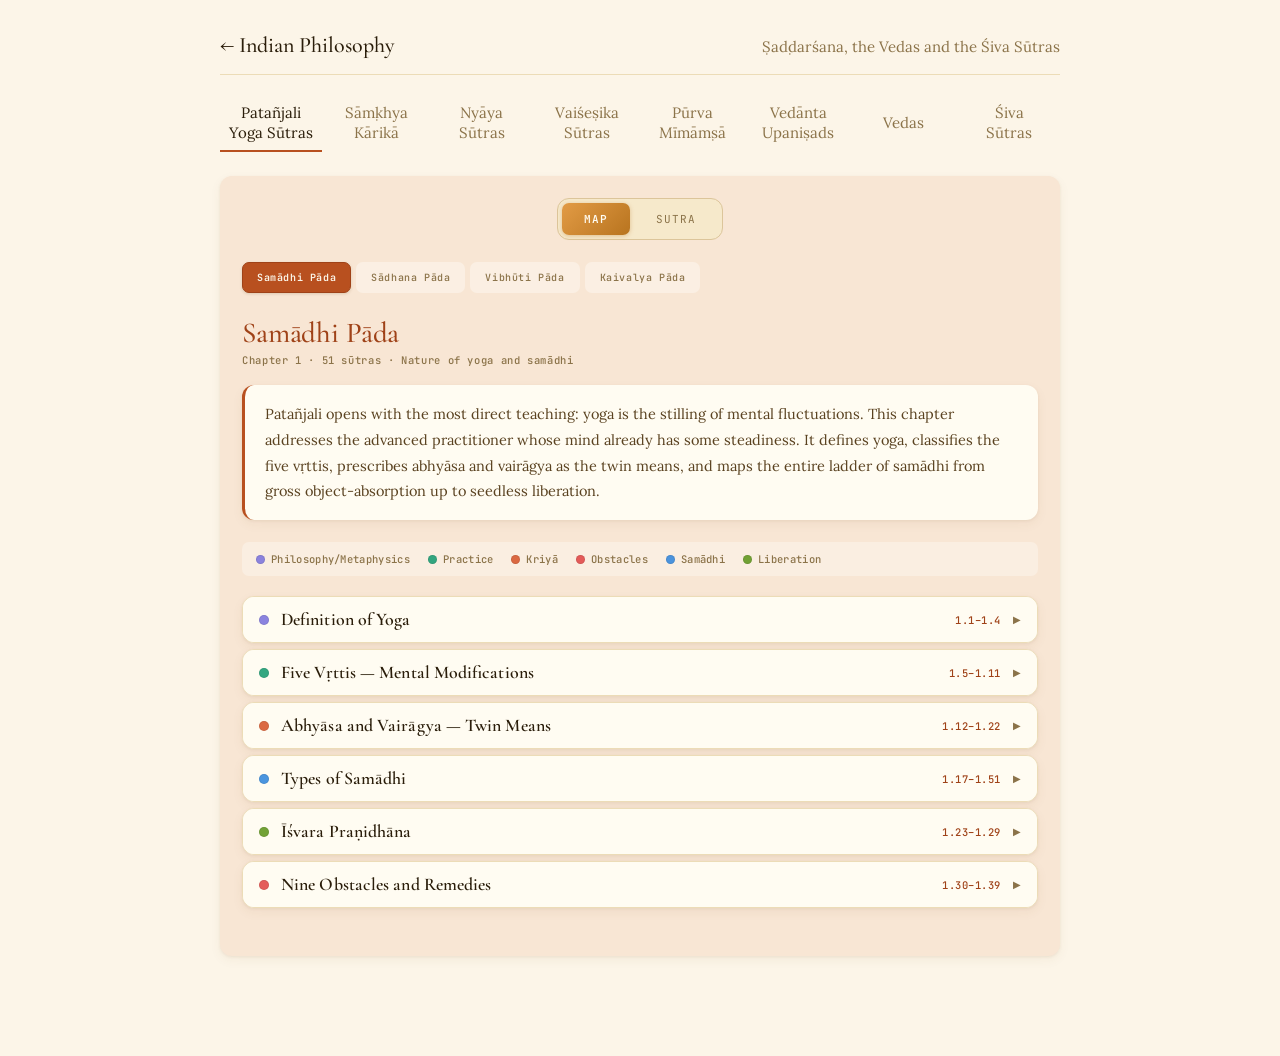
==== commit 89e49aa1: "Redesign home as a contents page; add Sāṃkhya–Yoga–Śruti concordance notes - index.html: plain links" ====
--- a/Temp/darshana_3.html
+++ b/Temp/darshana_3.html
@@ -7,15 +7,14 @@
 <link rel="preconnect" href="https://fonts.googleapis.com">
 <link rel="preconnect" href="https://fonts.gstatic.com" crossorigin>
 <link href="https://fonts.googleapis.com/css2?family=Lora:ital,wght@0,400;0,500;0,600;0,700;1,400;1,500&family=Cormorant+Garamond:ital,wght@0,400;0,500;0,600;1,400&family=JetBrains+Mono:wght@400;500&display=swap" rel="stylesheet">
-<link rel="stylesheet" href="../assets/css/darshana-theme.css">
+<link rel="stylesheet" href="../assets/css/darshana-theme.css?v=20261121">
 <link rel="stylesheet" href="../assets/css/samkhya-sutra.css">
 </head>
 <body>
 <div id="shell">
 <header class="site-header">
-  <div class="eyebrow">Ṣaḍdarśana · Six Orthodox Systems</div>
-  <h1>Indian Philosophy — Complete Reference</h1>
-  <div class="subtitle">Yoga · Sāṃkhya · Nyāya · Vaiśeṣika · Mīmāṃsā · Vedānta · Vedas</div>
+  <a class="home-link" href="../index.html">← Indian Philosophy</a>
+  <span class="subtitle">Ṣaḍdarśana, the Vedas and the Śiva Sūtras</span>
 </header>
 <div class="top-nav" id="topNav">
   <button class="active" data-sys="yoga"        onclick="showSystem('yoga')">Patañjali<br>Yoga Sūtras</button>
@@ -37,11 +36,11 @@
 <div id="shiva" class="system-panel"></div>
 </div>
 
-<script src="../assets/js/darshana-core.js"></script>
-<script src="../assets/js/samkhya-sutras.js"></script>
+<script src="../assets/js/darshana-core.js?v=20261121"></script>
+<script src="../assets/js/samkhya-sutras.js?v=20261121"></script>
 <script src="../assets/js/nyaya-sutras.js"></script>
 <script src="../assets/js/vaisesika-sutras.js"></script>
-<script src="../assets/js/yoga-sutras.js"></script>
+<script src="../assets/js/yoga-sutras.js?v=20261121"></script>
 <script src="../assets/js/shiva-sutras.js"></script>
 <script>
 // ═══════════════════════════════════════════════════════════════════
@@ -421,6 +420,18 @@
               <div class="verse-section-label">Word-by-Word Breakdown</div>
               <div class="verse-words-raw">${v.words_html}</div>
             </section>`;
+    }
+    if (v.commentaries && v.commentaries.length) {
+      h += `<section class="verse-section">
+              <div class="verse-section-label">Commentaries</div>
+              <div class="verse-commentaries">`;
+      v.commentaries.forEach(c => {
+        h += `<div class="verse-commentary">
+                <div class="verse-commentary-name">${_samkhyaEscape(c.name)}</div>
+                <div class="verse-commentary-text">${_samkhyaEscape(c.text)}</div>
+              </div>`;
+      });
+      h += `  </div></section>`;
     }
     h += `  </div></article>`;
   });
--- a/assets/css/darshana-theme.css
+++ b/assets/css/darshana-theme.css
@@ -51,10 +51,6 @@
 body{
   font-family:var(--font-body);
   background:var(--bg);
-  background-image:
-    radial-gradient(at 18% 10%, rgba(226,155,69,.16) 0%, transparent 50%),
-    radial-gradient(at 82% 90%, rgba(196,90,48,.10) 0%, transparent 55%);
-  background-attachment:fixed;
   color:var(--text-primary);
   min-height:100vh;
   font-feature-settings:"liga" 1,"kern" 1;
@@ -63,58 +59,33 @@
 }
 #shell{max-width:880px;margin:0 auto;padding:32px 20px 100px}
 
-/* HEADER */
-.site-header{text-align:center;margin-bottom:32px;padding-bottom:28px;border-bottom:1px solid var(--border-light);position:relative}
-.site-header::after{
-  content:"❋";
-  position:absolute;bottom:-0.65rem;left:50%;transform:translateX(-50%);
-  background:var(--bg);color:var(--gold);
-  padding:0 14px;font-size:14px;letter-spacing:.4em;
-}
-.site-header .eyebrow{font-family:var(--font-mono);font-size:10.5px;letter-spacing:.22em;text-transform:uppercase;color:var(--gold);margin-bottom:10px;font-weight:500}
-.site-header h1{font-family:var(--font-display);font-size:2.4rem;font-weight:500;color:var(--text-primary);line-height:1.2;margin-bottom:6px;letter-spacing:-.01em}
-.site-header h1::before{content:"ॐ ";color:var(--rose);font-weight:400;font-style:normal}
-.site-header .subtitle{font-family:var(--font-display);font-size:14.5px;color:var(--text-secondary);font-style:italic;letter-spacing:.02em}
-
-/* TOP NAV — systems */
-.top-nav{
-  display:flex;gap:4px;flex-wrap:wrap;
-  background:var(--bg-card);
-  padding:5px;
-  border-radius:var(--radius-lg);
-  border:1px solid var(--border);
-  margin-bottom:28px;
-  box-shadow:var(--shadow);
-}
+/* HEADER — quiet bar with a way home */
+.site-header{display:flex;align-items:baseline;justify-content:space-between;gap:16px;flex-wrap:wrap;padding-bottom:16px;margin-bottom:20px;border-bottom:1px solid var(--border-light)}
+.site-header .home-link{font-family:var(--font-display);font-size:22px;font-weight:500;color:var(--text-primary);text-decoration:none}
+.site-header .home-link:hover{color:#8A5714}
+.site-header .subtitle{font-size:15px;color:var(--text-muted)}
+
+/* TOP NAV — systems, as a row of text tabs */
+.top-nav{display:flex;flex-wrap:wrap;gap:4px;margin-bottom:24px}
 .top-nav button{
   flex:1;min-width:96px;
-  padding:11px 8px;
-  font-family:var(--font-mono);
-  font-size:10px;letter-spacing:.06em;
-  border:none;background:transparent;
-  color:var(--text-muted);
-  cursor:pointer;
-  border-radius:8px;
-  transition:all .18s ease;
-  line-height:1.4;text-align:center;
-  font-weight:500;
-  border-bottom:2.5px solid transparent;
-}
-.top-nav button:hover{color:var(--text-secondary);background:var(--bg-deep)}
-.top-nav button.active{
-  background:var(--bg-deep);
-  color:var(--text-primary);
-  font-weight:600;
-  box-shadow:0 1px 4px rgba(120,80,30,.15);
-}
+  padding:8px;
+  font-family:var(--font-body);font-size:15px;line-height:1.3;text-align:center;
+  border:none;border-bottom:2px solid transparent;border-radius:8px 8px 0 0;
+  background:transparent;color:var(--text-muted);cursor:pointer;
+  transition:color .15s,background-color .15s,border-color .15s;
+}
+.top-nav button:hover{color:var(--text-primary);background:var(--bg-card)}
+.top-nav button:focus-visible{outline:2px solid #8A5714;outline-offset:2px}
+.top-nav button.active{color:var(--text-primary);border-bottom-color:var(--accent-nav,#8A5714)}
 /* per-system accent color on active button */
-.top-nav button[data-sys="yoga"].active        {border-bottom-color:var(--sys-yoga)}
-.top-nav button[data-sys="samkhya"].active     {border-bottom-color:var(--sys-samkhya)}
-.top-nav button[data-sys="nyaya"].active       {border-bottom-color:var(--sys-nyaya)}
-.top-nav button[data-sys="vaisheshika"].active {border-bottom-color:var(--sys-vaisheshika)}
-.top-nav button[data-sys="mimamsa"].active     {border-bottom-color:var(--sys-mimamsa)}
-.top-nav button[data-sys="vedanta"].active     {border-bottom-color:var(--sys-vedanta)}
-.top-nav button[data-sys="vedas"].active       {border-bottom-color:var(--sys-vedas)}
+.top-nav button[data-sys="yoga"]        {--accent-nav:var(--sys-yoga)}
+.top-nav button[data-sys="samkhya"]     {--accent-nav:var(--sys-samkhya)}
+.top-nav button[data-sys="nyaya"]       {--accent-nav:var(--sys-nyaya)}
+.top-nav button[data-sys="vaisheshika"] {--accent-nav:var(--sys-vaisheshika)}
+.top-nav button[data-sys="mimamsa"]     {--accent-nav:var(--sys-mimamsa)}
+.top-nav button[data-sys="vedanta"]     {--accent-nav:var(--sys-vedanta)}
+.top-nav button[data-sys="vedas"]       {--accent-nav:var(--sys-vedas)}
 
 /* SYSTEM PANEL — each system has its own warm tinted backdrop */
 .system-panel{display:none;padding:22px 22px 24px;border-radius:var(--radius-lg);box-shadow:var(--shadow)}
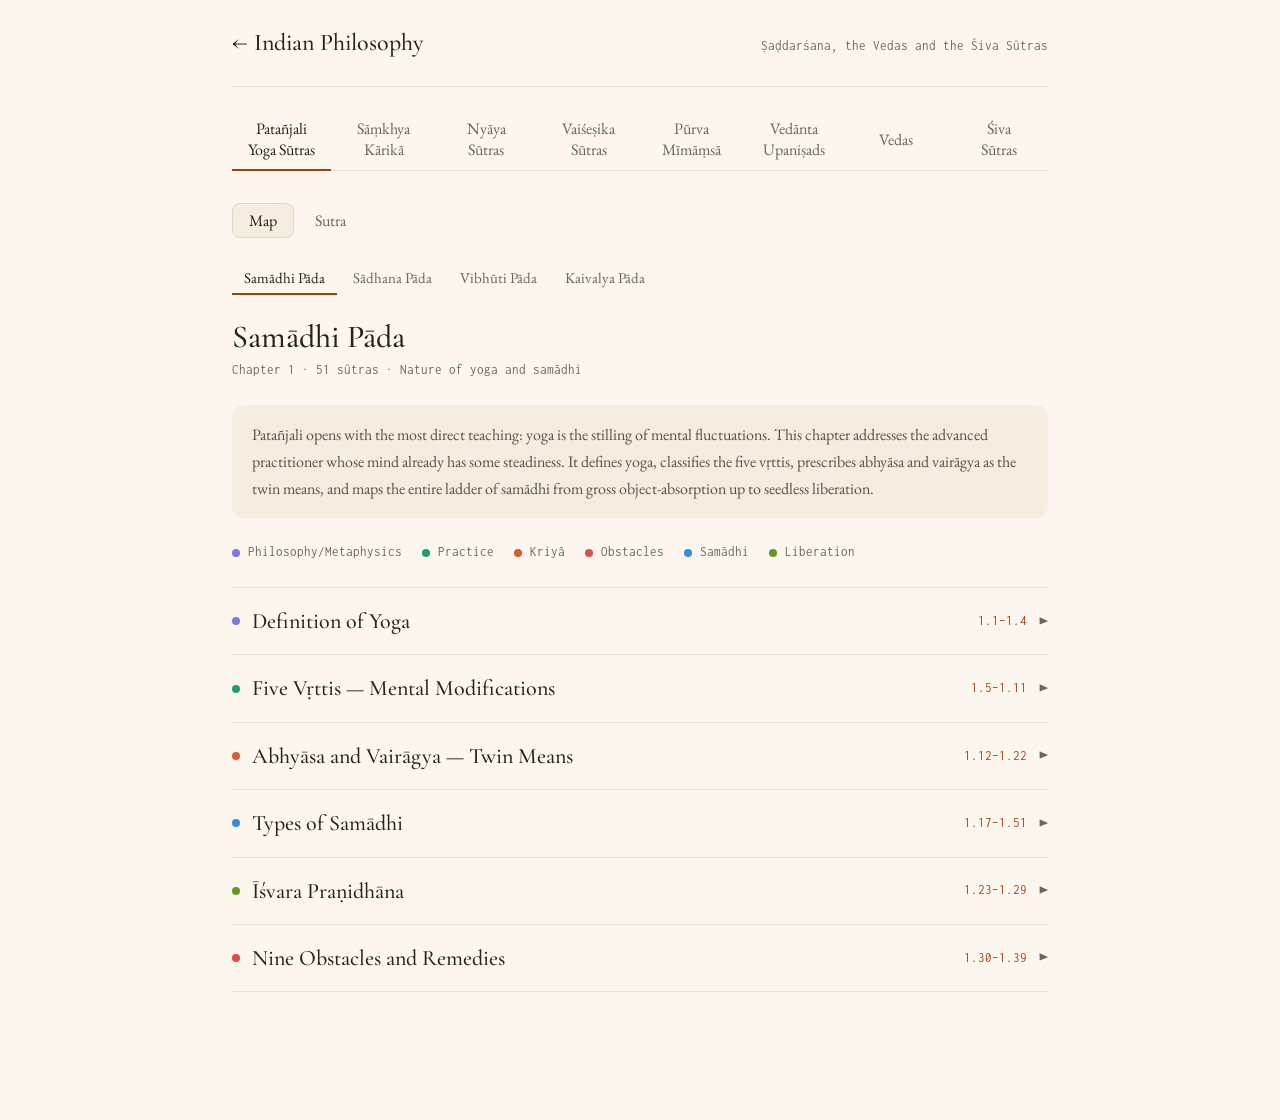
==== commit 69552b29: "Add Upaniṣad verse reader; restyle reading and map pages - Vedānta tab gets a Verses view (default) " ====
--- a/Temp/darshana_3.html
+++ b/Temp/darshana_3.html
@@ -6,9 +6,10 @@
 <title>Ṣaḍdarśana — Six Orthodox Systems of Indian Philosophy</title>
 <link rel="preconnect" href="https://fonts.googleapis.com">
 <link rel="preconnect" href="https://fonts.gstatic.com" crossorigin>
-<link href="https://fonts.googleapis.com/css2?family=Lora:ital,wght@0,400;0,500;0,600;0,700;1,400;1,500&family=Cormorant+Garamond:ital,wght@0,400;0,500;0,600;1,400&family=JetBrains+Mono:wght@400;500&display=swap" rel="stylesheet">
-<link rel="stylesheet" href="../assets/css/darshana-theme.css?v=20261121">
-<link rel="stylesheet" href="../assets/css/samkhya-sutra.css">
+<link href="https://fonts.googleapis.com/css2?family=EB+Garamond:ital,wght@0,400;0,500;1,400&family=Cormorant+Garamond:wght@500&family=Inconsolata:wght@400;500&display=swap" rel="stylesheet">
+<link rel="stylesheet" href="../assets/css/darshana-theme.css?v=20261122">
+<link rel="stylesheet" href="../assets/css/samkhya-sutra.css?v=20261122">
+<link rel="stylesheet" href="../assets/css/upanishad-reader.css?v=20261127">
 </head>
 <body>
 <div id="shell">
@@ -36,12 +37,14 @@
 <div id="shiva" class="system-panel"></div>
 </div>
 
-<script src="../assets/js/darshana-core.js?v=20261121"></script>
-<script src="../assets/js/samkhya-sutras.js?v=20261121"></script>
+<script src="../assets/js/darshana-core.js?v=20261122"></script>
+<script src="../assets/js/samkhya-sutras.js?v=20261122"></script>
 <script src="../assets/js/nyaya-sutras.js"></script>
 <script src="../assets/js/vaisesika-sutras.js"></script>
-<script src="../assets/js/yoga-sutras.js?v=20261121"></script>
+<script src="../assets/js/yoga-sutras.js?v=20261122"></script>
 <script src="../assets/js/shiva-sutras.js"></script>
+<script src="../assets/js/upanishads/index.js?v=20261127"></script>
+<script src="../assets/js/upanishad-reader.js?v=20261127"></script>
 <script>
 // ═══════════════════════════════════════════════════════════════════
 // YOGA SŪTRAS — Patañjali (c. 400 CE)
@@ -1003,6 +1006,14 @@
 // Madhva Anuvyākhyāna (Dvaita)
 // ═══════════════════════════════════════════════════════════════════
 builders.vedanta=function(){
+document.getElementById('vedanta').innerHTML =
+  `<div class="view-bar" role="tablist" aria-label="Vedānta view">
+     <button id="vedanta-view-read" class="active" onclick="switchVedantaView('read')">Verses</button>
+     <button id="vedanta-view-map" onclick="switchVedantaView('map')">Map</button>
+   </div>
+   <div id="vedanta-read"></div>
+   <div id="vedanta-map" hidden></div>`;
+mountUpanishadReader(document.getElementById('vedanta-read'));
 const secs=[
 // ───────────────────────────────────────────────────────────────────
 // TAB 1 — PRINCIPAL UPANIṢADS (Mukhya 10+3)
@@ -1271,8 +1282,15 @@
 ]}
 ]}
 ];
-buildSubNav(secs,'vedanta',renderSection);
+buildSubNav(secs,'vedanta-map',renderSection);
 };
+function switchVedantaView(name){
+  const read = name === 'read';
+  document.getElementById('vedanta-view-read').classList.toggle('active', read);
+  document.getElementById('vedanta-view-map').classList.toggle('active', !read);
+  document.getElementById('vedanta-read').hidden = !read;
+  document.getElementById('vedanta-map').hidden = read;
+}
 // ═══════════════════════════════════════════════════════════════════
 // VEDAS — The Four Saṃhitās
 // Reference: Vedic Heritage Portal (vedicheritage.gov.in), Ministry of Culture, GoI
@@ -1743,7 +1761,9 @@
 // ─── INIT ────────────────────────────────────────────────────────────────────
 const _valid=['yoga','samkhya','nyaya','vaisheshika','mimamsa','vedanta','vedas','shiva'];
 const _hash=location.hash.slice(1);
-showSystem(_valid.includes(_hash)?_hash:'yoga');
+window._deepLink=_hash; // e.g. vedanta/katha/12 — read by the Upaniṣad reader
+const _sys=_hash.split('/')[0];
+showSystem(_valid.includes(_sys)?_sys:'yoga');
 </script>
 </body>
 </html>
--- a/assets/css/darshana-theme.css
+++ b/assets/css/darshana-theme.css
@@ -1,84 +1,69 @@
+/* Reading pages: same printed-edition look as the home page (portal.css).
+   Quiet paper, hairlines, one ink accent; each system keeps its own hue for marks only. */
 :root{
   color-scheme: light;
-  /* Warm saffron / parchment palette — sunlit, yogic */
-  --bg:#FCF5E8;
-  --bg-card:#F6E9CB;
-  --bg-panel:#EFDDB2;
-  --bg-deep:#FFFCF2;
-  --text-primary:#2A1D0A;
-  --text-secondary:#5A4220;
-  --text-muted:#8B7349;
-  --border:#DCC59A;
-  --border-light:#ECDCB7;
-  --gold:#B8741F;       /* deep saffron */
-  --gold-light:#E29B45; /* warm marigold */
-  --rose:#C45A30;       /* sunset terracotta */
-  --shadow:0 1px 3px rgba(120,80,30,.08), 0 4px 12px rgba(120,80,30,.06);
-  --shadow-lg:0 4px 16px rgba(120,80,30,.12), 0 12px 32px rgba(120,80,30,.08);
-  --radius:7px;--radius-lg:12px;
-  --font-body:'EB Garamond','Lora',Georgia,'Times New Roman',serif;
+  --bg:#FBF7EF;
+  --bg-card:#F5EEE0;
+  --bg-panel:#EFE6D4;
+  --bg-deep:#FBF7EF;
+  --text-primary:#2A2118;
+  --text-secondary:#5C5144;
+  --text-muted:#6F6456;
+  --border:rgba(42,33,24,.18);
+  --border-light:rgba(42,33,24,.10);
+  --gold:#8A5714;
+  --gold-light:#8A5714;
+  --rose:#8A5714;
+  --shadow:none;
+  --shadow-lg:none;
+  --radius:8px;--radius-lg:12px;
+  --font-body:'EB Garamond',Georgia,'Times New Roman',serif;
   --font-display:'Cormorant Garamond',Georgia,serif;
-  --font-mono:'Inconsolata','JetBrains Mono','Courier New',monospace;
+  --font-mono:'Inconsolata',ui-monospace,'Courier New',monospace;
+  --font-deva:'Kohinoor Devanagari','Noto Serif Devanagari','Nirmala UI','Mangal',serif;
+  --ease:cubic-bezier(.2,.7,.2,1);
 
-  /* System accents — each system gets its own warm hue */
-  --sys-yoga:#B8501F;        /* terracotta */
-  --sys-yoga-bg:#F8E6D4;     /* yoga panel tint */
-  --sys-yoga-deep:#9F4218;
-  --sys-samkhya:#8C5A2B;     /* burnt sienna */
-  --sys-samkhya-bg:#F2E1C8;
-  --sys-samkhya-deep:#73471F;
-  --sys-nyaya:#6B6428;       /* olive gold */
-  --sys-nyaya-bg:#EDE6C5;
-  --sys-nyaya-deep:#534D1D;
-  --sys-vaisheshika:#5C7048; /* sage */
-  --sys-vaisheshika-bg:#E5E8CF;
-  --sys-vaisheshika-deep:#445335;
-  --sys-mimamsa:#A03E3E;     /* deep red-clay */
-  --sys-mimamsa-bg:#F5DCD4;
-  --sys-mimamsa-deep:#7E2E2E;
-  --sys-vedanta:#7A4980;     /* aubergine */
-  --sys-vedanta-bg:#EDDDE6;
-  --sys-vedanta-deep:#5C3563;
-  --sys-vedas:#9C6F2A;       /* warm gold */
-  --sys-vedas-bg:#F3E4C2;
-  --sys-vedas-deep:#7A551E;
+  /* System hues: used for the active tab, dots and refs, never for backgrounds */
+  --sys-yoga:#9F4218;        --sys-yoga-deep:#9F4218;
+  --sys-samkhya:#73471F;     --sys-samkhya-deep:#73471F;
+  --sys-nyaya:#534D1D;       --sys-nyaya-deep:#534D1D;
+  --sys-vaisheshika:#445335; --sys-vaisheshika-deep:#445335;
+  --sys-mimamsa:#7E2E2E;     --sys-mimamsa-deep:#7E2E2E;
+  --sys-vedanta:#5C3563;     --sys-vedanta-deep:#5C3563;
+  --sys-vedas:#7A551E;       --sys-vedas-deep:#7A551E;
 }
-/* Auto dark-mode removed: the warm light palette is intentionally used
-   regardless of OS preference, since the parchment look is core to the
-   yogic aesthetic and the prior dark mode produced low-contrast text. */
 *,*::before,*::after{box-sizing:border-box;margin:0;padding:0}
 html{font-size:17px;-webkit-text-size-adjust:100%}
 body{
   font-family:var(--font-body);
   background:var(--bg);
   color:var(--text-primary);
+  line-height:1.6;
   min-height:100vh;
-  font-feature-settings:"liga" 1,"kern" 1;
-  text-rendering:optimizeLegibility;
   -webkit-font-smoothing:antialiased;
 }
-#shell{max-width:880px;margin:0 auto;padding:32px 20px 100px}
+[lang="sa"]{font-family:var(--font-deva)}
+:focus-visible{outline:2px solid var(--gold);outline-offset:2px}
+#shell{max-width:880px;margin:0 auto;padding:24px 32px 96px}
 
-/* HEADER — quiet bar with a way home */
-.site-header{display:flex;align-items:baseline;justify-content:space-between;gap:16px;flex-wrap:wrap;padding-bottom:16px;margin-bottom:20px;border-bottom:1px solid var(--border-light)}
-.site-header .home-link{font-family:var(--font-display);font-size:22px;font-weight:500;color:var(--text-primary);text-decoration:none}
-.site-header .home-link:hover{color:#8A5714}
-.site-header .subtitle{font-size:15px;color:var(--text-muted)}
+/* HEADER — same bar as the home page */
+.site-header{display:flex;align-items:baseline;justify-content:space-between;gap:16px;flex-wrap:wrap;padding-bottom:24px;margin-bottom:24px;border-bottom:1px solid var(--border-light)}
+.site-header .home-link{font-family:var(--font-display);font-size:24px;font-weight:500;color:var(--text-primary);text-decoration:none}
+.site-header .home-link:hover{color:var(--gold)}
+.site-header .subtitle{font-family:var(--font-mono);font-size:13px;color:var(--text-muted)}
 
 /* TOP NAV — systems, as a row of text tabs */
-.top-nav{display:flex;flex-wrap:wrap;gap:4px;margin-bottom:24px}
+.top-nav{display:flex;flex-wrap:wrap;gap:4px;margin-bottom:32px;border-bottom:1px solid var(--border-light)}
 .top-nav button{
   flex:1;min-width:96px;
-  padding:8px;
-  font-family:var(--font-body);font-size:15px;line-height:1.3;text-align:center;
+  padding:8px;margin-bottom:-1px;
+  font-family:var(--font-body);font-size:16px;line-height:1.3;text-align:center;
   border:none;border-bottom:2px solid transparent;border-radius:8px 8px 0 0;
   background:transparent;color:var(--text-muted);cursor:pointer;
-  transition:color .15s,background-color .15s,border-color .15s;
+  transition:color .15s var(--ease),background-color .15s var(--ease),border-color .15s var(--ease);
 }
 .top-nav button:hover{color:var(--text-primary);background:var(--bg-card)}
-.top-nav button:focus-visible{outline:2px solid #8A5714;outline-offset:2px}
-.top-nav button.active{color:var(--text-primary);border-bottom-color:var(--accent-nav,#8A5714)}
-/* per-system accent color on active button */
+.top-nav button.active{color:var(--text-primary);border-bottom-color:var(--accent-nav,var(--gold))}
 .top-nav button[data-sys="yoga"]        {--accent-nav:var(--sys-yoga)}
 .top-nav button[data-sys="samkhya"]     {--accent-nav:var(--sys-samkhya)}
 .top-nav button[data-sys="nyaya"]       {--accent-nav:var(--sys-nyaya)}
@@ -87,233 +72,111 @@
 .top-nav button[data-sys="vedanta"]     {--accent-nav:var(--sys-vedanta)}
 .top-nav button[data-sys="vedas"]       {--accent-nav:var(--sys-vedas)}
 
-/* SYSTEM PANEL — each system has its own warm tinted backdrop */
-.system-panel{display:none;padding:22px 22px 24px;border-radius:var(--radius-lg);box-shadow:var(--shadow)}
+/* SYSTEM PANEL — plain paper; the system hue lives in its marks */
+.system-panel{display:none}
 .system-panel.active{display:block}
-.system-panel#yoga        {background:var(--sys-yoga-bg);        --accent:var(--sys-yoga);        --accent-deep:var(--sys-yoga-deep)}
-.system-panel#samkhya     {background:var(--sys-samkhya-bg);     --accent:var(--sys-samkhya);     --accent-deep:var(--sys-samkhya-deep)}
-.system-panel#nyaya       {background:var(--sys-nyaya-bg);       --accent:var(--sys-nyaya);       --accent-deep:var(--sys-nyaya-deep)}
-.system-panel#vaisheshika {background:var(--sys-vaisheshika-bg); --accent:var(--sys-vaisheshika); --accent-deep:var(--sys-vaisheshika-deep)}
-.system-panel#mimamsa     {background:var(--sys-mimamsa-bg);     --accent:var(--sys-mimamsa);     --accent-deep:var(--sys-mimamsa-deep)}
-.system-panel#vedanta     {background:var(--sys-vedanta-bg);     --accent:var(--sys-vedanta);     --accent-deep:var(--sys-vedanta-deep)}
-.system-panel#vedas       {background:var(--sys-vedas-bg);       --accent:var(--sys-vedas);       --accent-deep:var(--sys-vedas-deep)}
+.system-panel#yoga        {--accent:var(--sys-yoga);        --accent-deep:var(--sys-yoga-deep)}
+.system-panel#samkhya     {--accent:var(--sys-samkhya);     --accent-deep:var(--sys-samkhya-deep)}
+.system-panel#nyaya       {--accent:var(--sys-nyaya);       --accent-deep:var(--sys-nyaya-deep)}
+.system-panel#vaisheshika {--accent:var(--sys-vaisheshika); --accent-deep:var(--sys-vaisheshika-deep)}
+.system-panel#mimamsa     {--accent:var(--sys-mimamsa);     --accent-deep:var(--sys-mimamsa-deep)}
+.system-panel#vedanta     {--accent:var(--sys-vedanta);     --accent-deep:var(--sys-vedanta-deep)}
+.system-panel#vedas       {--accent:var(--sys-vedas);       --accent-deep:var(--sys-vedas-deep)}
 
-/* SUB NAV — padas / books / adhyayas */
-.sub-nav{display:flex;gap:5px;flex-wrap:wrap;margin-bottom:22px}
+/* SUB NAV — padas / books / adhyayas, same text tabs one size down */
+.sub-nav{display:flex;gap:4px;flex-wrap:wrap;margin-bottom:24px}
 .sub-nav button{
-  padding:8px 14px;
-  font-family:var(--font-mono);font-size:10px;letter-spacing:.06em;font-weight:500;
-  border:1px solid transparent;
-  background:rgba(255,255,255,.35);
-  color:var(--text-muted);
-  cursor:pointer;border-radius:var(--radius);
-  transition:all .15s;
+  padding:6px 12px;
+  font-family:var(--font-body);font-size:15px;
+  border:none;border-bottom:2px solid transparent;border-radius:8px 8px 0 0;
+  background:transparent;color:var(--text-muted);cursor:pointer;
+  transition:color .15s var(--ease),background-color .15s var(--ease),border-color .15s var(--ease);
 }
-.sub-nav button:hover{color:var(--text-secondary);background:rgba(255,255,255,.6);border-color:var(--border-light)}
-.sub-nav button.active{
-  background:var(--accent,var(--gold));
-  color:#FBF6EA;
-  font-weight:600;
-  border-color:var(--accent-deep,var(--gold));
-  box-shadow:0 1px 3px rgba(120,80,30,.2);
-}
+.sub-nav button:hover{color:var(--text-primary);background:var(--bg-card)}
+.sub-nav button.active{color:var(--text-primary);border-bottom-color:var(--accent,var(--gold))}
 
 /* SECTION TITLE */
-.sec-title{
-  font-family:var(--font-display);
-  font-size:1.7rem;font-weight:500;
-  color:var(--accent-deep,var(--text-primary));
-  margin-bottom:3px;letter-spacing:-.005em;
-}
-.sec-sub{
-  font-family:var(--font-mono);
-  font-size:10.5px;color:var(--text-muted);
-  letter-spacing:.06em;margin-bottom:18px;font-weight:500;
-}
+.sec-title{font-family:var(--font-display);font-size:32px;font-weight:500;line-height:1.15;color:var(--text-primary);margin-bottom:4px;text-wrap:balance}
+.sec-sub{font-family:var(--font-mono);font-size:13px;color:var(--text-muted);margin-bottom:24px}
 
 /* INTRO CARD */
 .intro-card{
-  padding:16px 20px;margin-bottom:22px;
-  background:var(--bg-deep);
-  border-radius:var(--radius-lg);
-  font-size:14.5px;line-height:1.78;
-  color:var(--text-secondary);
-  border-left:3px solid var(--accent,var(--gold));
-  box-shadow:var(--shadow);
+  padding:16px 20px;margin-bottom:24px;
+  background:var(--bg-card);border-radius:var(--radius-lg);
+  font-size:16px;line-height:1.7;color:var(--text-secondary);
 }
-.intro-card strong{font-weight:600;color:var(--text-primary)}
-.intro-card em{color:var(--accent-deep,var(--text-primary));font-style:italic;font-weight:500}
+.intro-card strong{font-weight:500;color:var(--text-primary)}
+.intro-card em{color:var(--text-primary);font-style:italic}
 
 /* LEGEND */
-.legend{display:flex;gap:8px 18px;flex-wrap:wrap;margin-bottom:20px;font-family:var(--font-mono);font-size:10.5px;color:var(--text-muted);letter-spacing:.03em;font-weight:500;padding:10px 14px;background:rgba(255,255,255,.3);border-radius:var(--radius)}
-.legend span{display:flex;align-items:center;gap:6px}
-.legend .ld{width:9px;height:9px;border-radius:50%;flex-shrink:0;opacity:.9;box-shadow:inset 0 0 0 1px rgba(0,0,0,.1)}
+.legend{display:flex;gap:8px 20px;flex-wrap:wrap;margin-bottom:24px;font-family:var(--font-mono);font-size:13px;color:var(--text-muted)}
+.legend span{display:flex;align-items:center;gap:8px}
+.legend .ld{width:8px;height:8px;border-radius:50%;flex-shrink:0}
 
-/* TREE */
-.tree{display:flex;flex-direction:column;gap:6px;margin-bottom:24px}
-
-/* BRANCH */
-.branch{
-  border-radius:var(--radius-lg);
-  background:var(--bg-deep);
-  border:1px solid var(--border-light);
-  overflow:hidden;
-  transition:all .18s;
-  box-shadow:var(--shadow);
-}
-.branch:hover{border-color:var(--border)}
+/* TREE — a contents list: rows divided by hairlines */
+.tree{display:flex;flex-direction:column;margin-bottom:32px;border-top:1px solid var(--border-light)}
+.branch{border-bottom:1px solid var(--border-light)}
 .branch-head{
   display:flex;align-items:center;gap:12px;
-  padding:12px 16px;
-  cursor:pointer;user-select:none;
-  background:var(--bg-deep);
-  transition:background .14s;
+  padding:16px 12px;margin:4px -12px;
+  cursor:pointer;user-select:none;border-radius:8px;
+  transition:background-color .15s var(--ease);
 }
 .branch-head:hover{background:var(--bg-card)}
-.branch-head .dot{
-  width:10px;height:10px;border-radius:50%;
-  flex-shrink:0;opacity:.9;
-  box-shadow:inset 0 0 0 1px rgba(0,0,0,.1);
-}
-.branch-head .label{
-  font-family:var(--font-display);
-  font-size:1.05rem;font-weight:600;
-  color:var(--text-primary);flex:1;
-  letter-spacing:.005em;
-}
-.branch-head .ref{
-  font-family:var(--font-mono);
-  font-size:10.5px;color:var(--accent-deep,var(--text-muted));
-  letter-spacing:.05em;font-weight:500;
-}
-.branch-head .chev{
-  font-size:10px;color:var(--text-muted);
-  transition:transform .22s ease;flex-shrink:0;
-}
+.branch-head .dot{width:8px;height:8px;border-radius:50%;flex-shrink:0}
+.branch-head .label{font-family:var(--font-display);font-size:22px;font-weight:500;line-height:1.2;color:var(--text-primary);flex:1}
+.branch-head:hover .label{color:var(--gold)}
+.branch-head .ref{font-family:var(--font-mono);font-size:13px;color:var(--accent-deep,var(--text-muted));font-variant-numeric:tabular-nums}
+.branch-head .chev{font-size:12px;color:var(--text-muted);transition:transform .2s var(--ease);flex-shrink:0}
 .branch-head.open .chev{transform:rotate(90deg)}
-.branch-body{
-  display:none;
-  padding:10px 16px 16px 36px;
-  background:var(--bg-deep);
-  border-top:1px solid var(--border-light);
-}
+.branch-body{display:none;padding:4px 0 20px 20px}
 .branch-body.open{display:block}
 
 /* SUB-TREE */
-.sub-tree{margin:9px 0 5px;padding-left:14px;border-left:2px solid var(--accent,var(--border))}
-.sub-label{
-  font-family:var(--font-mono);
-  font-size:10px;letter-spacing:.1em;
-  text-transform:uppercase;
-  color:var(--accent-deep,var(--text-muted));
-  margin:9px 0 5px;font-weight:600;
-}
+.sub-tree{margin:8px 0 4px;padding-left:16px;border-left:1px solid var(--border)}
+.sub-label{font-family:var(--font-mono);font-size:13px;color:var(--text-muted);margin:12px 0 4px}
 
 /* LEAF */
 .leaf{
-  display:flex;align-items:flex-start;gap:9px;
-  padding:8px 10px 8px 6px;
-  cursor:pointer;
-  border-radius:var(--radius);
-  transition:background .12s;
-  margin:2px 0;
+  display:flex;align-items:flex-start;gap:8px;
+  padding:8px 12px 8px 8px;margin:2px 0;
+  cursor:pointer;border-radius:var(--radius);
+  transition:background-color .15s var(--ease);
 }
 .leaf:hover{background:var(--bg-card)}
-.leaf .lf-dot{
-  width:6px;height:6px;border-radius:50%;
-  flex-shrink:0;margin-top:9px;opacity:.65;
-}
+.leaf .lf-dot{width:6px;height:6px;border-radius:50%;flex-shrink:0;margin-top:10px}
 .leaf-content{flex:1;min-width:0}
-.leaf .lf-name{
-  font-family:var(--font-display);
-  font-style:italic;
-  font-size:1.05rem;font-weight:500;
-  color:var(--text-primary);
-}
-.leaf .lf-ref{
-  font-family:var(--font-mono);
-  font-size:10.5px;color:var(--accent-deep,var(--text-muted));
-  margin-left:7px;font-weight:500;
-}
-.leaf .lf-skt{
-  font-family:var(--font-body);
-  font-size:13px;color:var(--text-muted);
-  font-style:italic;display:block;margin-top:2px;
-}
-.leaf .lf-desc{
-  font-family:var(--font-body);
-  font-size:13.5px;color:var(--text-secondary);
-  line-height:1.65;margin-top:3px;
-}
-.leaf .lf-expand{
-  font-family:var(--font-mono);
-  font-size:9.5px;color:var(--text-muted);
-  margin-top:5px;letter-spacing:.05em;
-  opacity:.75;font-weight:500;
-}
+.leaf .lf-name{font-family:var(--font-body);font-size:17px;font-weight:500;color:var(--text-primary)}
+.leaf .lf-ref{font-family:var(--font-mono);font-size:13px;color:var(--accent-deep,var(--text-muted));margin-left:8px;font-variant-numeric:tabular-nums}
+.leaf .lf-skt{font-size:15px;color:var(--text-muted);font-style:italic;display:block;margin-top:2px}
+.leaf .lf-desc{font-size:16px;color:var(--text-secondary);line-height:1.6;margin-top:4px}
+.leaf .lf-expand{font-family:var(--font-mono);font-size:12px;color:var(--text-muted);margin-top:4px}
 
 /* DETAIL PANEL */
-.detail-panel{
-  display:none;
-  margin-top:11px;
-  padding:16px 18px;
-  background:var(--bg-deep);
-  border-radius:var(--radius-lg);
-  border-left:3px solid var(--accent,var(--gold));
-  box-shadow:var(--shadow);
+.detail-panel{display:none;margin-top:12px;padding:16px 20px;background:var(--bg-card);border-radius:var(--radius-lg)}
+.detail-panel.open{display:block}
+.detail-section{margin-bottom:16px}
+.detail-section:last-child{margin-bottom:0}
+.detail-label{font-family:var(--font-mono);font-size:13px;color:var(--text-muted);margin-bottom:4px}
+.detail-text{font-size:16px;color:var(--text-primary);line-height:1.7}
+.detail-text em{color:var(--text-primary);font-style:italic}
+.skt-block{
+  font-size:16px;font-style:italic;color:var(--text-secondary);
+  padding:0 0 0 16px;margin-bottom:12px;line-height:1.7;
+  border-left:2px solid var(--accent,var(--gold));
 }
-.detail-panel.open{display:block}
-.detail-section{margin-bottom:13px}
-.detail-section:last-child{margin-bottom:0}
-.detail-label{
-  font-family:var(--font-mono);
-  font-size:9.5px;text-transform:uppercase;
-  letter-spacing:.14em;color:var(--accent-deep,var(--text-muted));
-  margin-bottom:5px;font-weight:600;
+.commentaries-wrap{display:flex;flex-direction:column;gap:8px;margin-top:8px}
+.detail-commentary{padding:12px 16px;background:var(--bg);border-radius:var(--radius);border:1px solid var(--border-light)}
+.com-name{font-family:var(--font-mono);font-size:13px;font-weight:500;color:var(--accent-deep,var(--gold));margin-bottom:4px}
+.com-text{font-size:16px;color:var(--text-secondary);line-height:1.65}
+.com-text em{font-style:italic;color:var(--text-primary)}
+
+/* Small screens */
+@media (max-width:760px){
+  #shell{padding:16px 16px 80px}
+  .site-header .subtitle{display:none}
+  .top-nav{flex-wrap:nowrap;overflow-x:auto;scrollbar-width:none}
+  .top-nav button{flex:0 0 auto;min-width:0;font-size:15px;padding:8px 12px}
+  .sec-title{font-size:28px}
+  .branch-body{padding-left:8px}
 }
-.detail-text{
-  font-family:var(--font-body);
-  font-size:14.5px;color:var(--text-primary);
-  line-height:1.78;
-}
-.detail-text em{color:var(--accent-deep,var(--text-primary));font-style:italic;font-weight:600}
-.skt-block{
-  font-family:var(--font-body);
-  font-size:14px;font-style:italic;
-  color:var(--text-secondary);
-  padding:11px 15px;
-  background:var(--bg-card);
-  border-radius:var(--radius);
-  margin-bottom:10px;line-height:1.75;
-  border-left:2px solid var(--accent,var(--border));
-}
-.commentaries-wrap{display:flex;flex-direction:column;gap:9px;margin-top:6px}
-.detail-commentary{
-  padding:11px 14px;
-  background:var(--bg-card);
-  border-radius:var(--radius);
-  border:1px solid var(--border-light);
-  border-top:2px solid var(--accent,var(--gold));
-}
-.com-name{
-  font-family:var(--font-mono);
-  font-size:9.5px;font-weight:700;
-  letter-spacing:.12em;text-transform:uppercase;
-  color:var(--accent-deep,var(--gold));margin-bottom:4px;
-}
-.com-text{
-  font-family:var(--font-body);
-  font-size:13.5px;color:var(--text-secondary);
-  line-height:1.72;
-}
-.com-text em{font-style:italic;font-weight:600;color:var(--text-primary)}
-
-/* mobile tweaks */
-@media (max-width:600px){
-  html{font-size:16px}
-  #shell{padding:20px 14px 80px}
-  .system-panel{padding:16px 14px 18px}
-  .site-header h1{font-size:1.9rem}
-  .branch-body{padding:10px 12px 14px 22px}
-  .top-nav button{min-width:70px;font-size:9.5px;padding:9px 5px}
-}
--- a/assets/css/samkhya-sutra.css
+++ b/assets/css/samkhya-sutra.css
@@ -1,300 +1,164 @@
-/* Sutra view — verse-by-verse reading mode (used by Sāṃkhya, Nyāya, Vaiśeṣika panels) */
+/* Sutra view — verse-by-verse reading mode. Same paper and hairlines as the home page. */
 
-/* ── View-toggle bar ──────────────────────────────── */
+/* ── View toggle: two text tabs ───────────────────── */
 .view-bar {
   display: flex;
   gap: 4px;
-  margin-bottom: 22px;
-  background: var(--bg-card);
-  padding: 4px;
-  border-radius: var(--radius-lg);
-  border: 1px solid var(--border);
+  margin-bottom: 24px;
   width: fit-content;
-  margin-left: auto;
-  margin-right: auto;
 }
-
 .view-bar button {
-  padding: 9px 22px;
-  font-family: var(--font-mono);
-  font-size: 11px;
-  letter-spacing: 0.08em;
-  text-transform: uppercase;
-  border: none;
+  padding: 6px 16px;
+  font-family: var(--font-body);
+  font-size: 16px;
+  border: 1px solid transparent;
+  border-radius: 8px;
   background: transparent;
   color: var(--text-muted);
   cursor: pointer;
-  border-radius: 7px;
-  transition: all 0.18s ease;
+  transition: color .15s var(--ease, ease), background-color .15s var(--ease, ease), border-color .15s var(--ease, ease);
 }
-
-.view-bar button:hover {
-  color: var(--text-secondary);
-  background: var(--bg-panel);
-}
-
-.view-bar button.active {
-  background: linear-gradient(135deg, var(--gold-light), var(--gold));
-  color: #FFFCF2;
-  font-weight: 600;
-  box-shadow: 0 1px 4px rgba(184, 116, 31, 0.35);
-}
+.view-bar button:hover { color: var(--text-primary); background: var(--bg-card); }
+.view-bar button.active { color: var(--text-primary); background: var(--bg-card); border-color: var(--border-light); }
 
 /* ── Sutra list ───────────────────────────────────── */
-.sutra-list {
-  display: flex;
-  flex-direction: column;
-  gap: 6px;
-}
+.sutra-list { display: flex; flex-direction: column; border-top: 1px solid var(--border-light); }
 
-.sutra-search {
-  margin-bottom: 16px;
-  position: relative;
-}
-
+.sutra-search { margin-bottom: 16px; position: relative; }
 .sutra-search input {
   width: 100%;
-  padding: 11px 14px;
+  padding: 12px 16px;
   font-family: var(--font-body);
-  font-size: 14px;
-  background: var(--bg-card);
+  font-size: 17px;
+  background: var(--bg);
   color: var(--text-primary);
   border: 1px solid var(--border);
   border-radius: var(--radius-lg);
   outline: none;
-  transition: border-color 0.15s;
+  transition: border-color .15s;
 }
-
 .sutra-search input::placeholder { color: var(--text-muted); }
 .sutra-search input:focus { border-color: var(--gold); }
 
 .sutra-controls {
   display: flex;
   gap: 8px;
-  margin-bottom: 14px;
+  margin-bottom: 16px;
   font-family: var(--font-mono);
-  font-size: 10.5px;
-  letter-spacing: 0.05em;
+  font-size: 13px;
 }
-
 .sutra-controls button {
-  padding: 6px 12px;
+  padding: 4px 12px;
   background: transparent;
-  color: var(--text-muted);
-  border: 1px solid var(--border);
+  color: var(--text-secondary);
+  border: 1px solid var(--border-light);
   border-radius: var(--radius);
   cursor: pointer;
-  font-family: inherit;
-  font-size: inherit;
-  letter-spacing: inherit;
-  transition: all 0.12s;
+  font: inherit;
+  transition: color .15s, border-color .15s;
 }
+.sutra-controls button:hover { color: var(--text-primary); border-color: var(--border); }
+.sutra-count { margin-left: auto; align-self: center; color: var(--text-muted); font-variant-numeric: tabular-nums; }
 
-.sutra-controls button:hover {
-  color: var(--text-primary);
-  border-color: var(--gold);
-}
-
-.sutra-count {
-  margin-left: auto;
-  align-self: center;
-  color: var(--text-muted);
-}
-
-/* ── Verse card ───────────────────────────────────── */
-.verse-card {
-  border: 1px solid var(--border-light);
-  border-radius: var(--radius-lg);
-  overflow: hidden;
-  transition: border-color 0.15s;
-}
-
-.verse-card { background: var(--bg-deep); }
-.verse-card:hover { border-color: var(--border); }
-.verse-card.open {
-  border-color: var(--gold-light);
-  box-shadow: 0 2px 12px rgba(184, 116, 31, 0.10);
-}
+/* ── Verse row ────────────────────────────────────── */
+.verse-card { border-bottom: 1px solid var(--border-light); }
 
 .verse-head {
   display: flex;
   align-items: baseline;
-  gap: 12px;
-  padding: 13px 16px;
+  gap: 16px;
+  padding: 16px 12px;
+  margin: 4px -12px;
   cursor: pointer;
   user-select: none;
-  background: var(--bg-card);
-  transition: background 0.12s;
+  border-radius: 8px;
+  transition: background-color .15s var(--ease, ease);
 }
-
-.verse-head:hover { background: var(--bg-panel); }
+.verse-head:hover { background: var(--bg-card); }
 
 .verse-num {
   font-family: var(--font-mono);
-  font-size: 11px;
-  letter-spacing: 0.12em;
-  color: var(--rose, var(--gold));
-  font-weight: 600;
-  text-transform: uppercase;
+  font-size: 13px;
+  color: var(--accent-deep, var(--gold));
+  font-variant-numeric: tabular-nums;
   flex-shrink: 0;
-  min-width: 76px;
+  min-width: 64px;
 }
-
 .verse-title {
   font-family: var(--font-display);
-  font-size: 16px;
-  font-style: italic;
+  font-size: 22px;
+  font-weight: 500;
   color: var(--text-primary);
   flex: 1;
-  line-height: 1.3;
+  line-height: 1.25;
 }
-
-.verse-chev {
-  font-size: 11px;
-  color: var(--text-muted);
-  transition: transform 0.2s ease;
-  flex-shrink: 0;
-}
-
+.verse-head:hover .verse-title { color: var(--gold); }
+.verse-chev { font-size: 12px; color: var(--text-muted); transition: transform .2s ease; flex-shrink: 0; }
 .verse-card.open .verse-chev { transform: rotate(90deg); }
 
-.verse-body {
-  display: none;
-  padding: 18px 22px 22px;
-  background: var(--bg);
-  border-top: 1px solid var(--border-light);
-}
-
+.verse-body { display: none; padding: 8px 0 32px 80px; }
 .verse-card.open .verse-body { display: block; }
 
-.verse-section {
-  margin-bottom: 18px;
-}
-
+.verse-section { margin-bottom: 24px; }
 .verse-section:last-child { margin-bottom: 0; }
-
 .verse-section-label {
   font-family: var(--font-mono);
-  font-size: 10px;
-  letter-spacing: 0.14em;
-  text-transform: uppercase;
-  color: var(--gold);
-  margin-bottom: 10px;
-  font-weight: 600;
-  display: inline-flex;
-  align-items: center;
-  gap: 6px;
-}
-.verse-section-label::before {
-  content: "";
-  display: inline-block;
-  width: 6px;
-  height: 6px;
-  border-radius: 50%;
-  background: var(--gold-light);
-  flex-shrink: 0;
+  font-size: 13px;
+  color: var(--text-muted);
+  margin-bottom: 8px;
 }
 
 .verse-sanskrit {
-  font-family: var(--font-display);
-  font-size: 18px;
-  font-style: italic;
-  line-height: 1.75;
+  font-family: var(--font-display), var(--font-deva);
+  font-size: 22px;
+  line-height: 1.6;
   color: var(--text-primary);
-  padding: 14px 18px;
-  background: var(--bg-card);
-  border-left: 3px solid var(--rose, var(--gold));
-  border-radius: 0 var(--radius) var(--radius) 0;
+  padding-left: 16px;
+  border-left: 2px solid var(--accent, var(--gold));
 }
-
-.verse-translation {
-  font-family: var(--font-body);
-  font-size: 15.5px;
-  line-height: 1.75;
-  color: var(--text-secondary);
-}
+.verse-translation { font-size: 18px; line-height: 1.7; color: var(--text-primary); max-width: 36em; }
 
 .verse-words {
   display: grid;
   grid-template-columns: max-content 1fr;
-  gap: 6px 18px;
-  padding: 4px 2px;
+  gap: 4px 20px;
 }
-
 .verse-word-sk {
   font-family: var(--font-display);
-  font-style: italic;
-  font-size: 15px;
-  color: var(--gold);
+  font-size: 18px;
   font-weight: 500;
+  color: var(--accent-deep, var(--gold));
   white-space: nowrap;
 }
-
-.verse-word-meaning {
-  font-family: var(--font-body);
-  font-size: 14px;
-  color: var(--text-secondary);
-  line-height: 1.6;
-}
-
-.verse-word-meaning:empty::after {
-  content: "—";
-  color: var(--text-muted);
-  font-style: italic;
-}
+.verse-word-meaning { font-size: 16px; color: var(--text-secondary); line-height: 1.6; }
+.verse-word-meaning:empty::after { content: "—"; color: var(--text-muted); }
 
 /* Inline diacritic-flagged Sanskrit token in fallback raw rendering */
-.verse-words-raw {
-  font-family: var(--font-body);
-  font-size: 13.5px;
-  line-height: 1.7;
-  color: var(--text-secondary);
-}
-.verse-words-raw .sk {
-  font-family: var(--font-display);
-  font-style: italic;
-  color: var(--text-primary);
-}
+.verse-words-raw { font-size: 16px; line-height: 1.7; color: var(--text-secondary); }
+.verse-words-raw .sk { font-family: var(--font-display); font-size: 1.1em; color: var(--text-primary); }
 
 /* Hidden state during search filtering */
 .verse-card.hidden { display: none; }
 
-/* ── Commentaries (Nyāya, Vaiśeṣika) ──────────────── */
-.verse-commentaries {
-  display: flex;
-  flex-direction: column;
-  gap: 10px;
-}
-
-.verse-commentary {
-  padding: 12px 16px;
-  background: var(--bg-card);
-  border-left: 2px solid var(--gold-light);
-  border-radius: 0 var(--radius) var(--radius) 0;
-}
-
+/* ── Commentaries ─────────────────────────────────── */
+.verse-commentaries { display: flex; flex-direction: column; gap: 8px; }
+.verse-commentary { padding: 16px 20px; background: var(--bg-card); border-radius: var(--radius-lg); }
 .verse-commentary-name {
   font-family: var(--font-mono);
-  font-size: 10.5px;
-  letter-spacing: 0.12em;
-  text-transform: uppercase;
-  color: var(--rose, var(--gold));
-  margin-bottom: 6px;
-  font-weight: 600;
+  font-size: 13px;
+  font-weight: 500;
+  color: var(--accent-deep, var(--gold));
+  margin-bottom: 4px;
 }
-
-.verse-commentary-text {
-  font-family: var(--font-body);
-  font-size: 14px;
-  line-height: 1.7;
-  color: var(--text-secondary);
-}
+.verse-commentary-text { font-size: 16px; line-height: 1.7; color: var(--text-secondary); }
 
 /* Empty/no-results message */
-.sutra-empty {
-  padding: 32px 16px;
-  text-align: center;
-  color: var(--text-muted);
-  font-style: italic;
-  font-size: 14px;
+.sutra-empty { padding: 32px 16px; text-align: center; color: var(--text-muted); font-size: 16px; }
+
+@media (max-width: 760px) {
+  .verse-body { padding-left: 0; }
+  .verse-head { gap: 12px; }
+  .verse-num { min-width: 48px; }
+  .verse-title { font-size: 19px; }
+  .verse-sanskrit { font-size: 19px; }
 }
--- a/assets/css/upanishad-reader.css
+++ b/assets/css/upanishad-reader.css
@@ -0,0 +1,193 @@
+/* Upaniṣad reader — a wide, one-verse-per-screen layout that breaks out of the 880px reading column.
+   Uses the tokens from darshana-theme.css. */
+.upr {
+  --w: min(1320px, calc(100vw - 32px));
+  position: relative;
+  width: var(--w);
+  left: 50%;
+  margin-left: calc(var(--w) / -2);
+  display: grid;
+  grid-template-columns: 216px minmax(0, 1fr);
+  gap: 32px;
+  align-items: start;
+}
+
+/* ── Book list ─────────────────────── */
+.upr-rail {
+  position: sticky;
+  top: 16px;
+  max-height: calc(100vh - 32px);
+  overflow-y: auto;
+  scrollbar-width: thin;
+  padding-right: 4px;
+}
+.upr-group { font-family: var(--font-mono); font-size: 13px; color: var(--text-muted); margin: 16px 0 4px; }
+.upr-group:first-child { margin-top: 0; }
+.upr-rail ul { list-style: none; }
+.upr-rail button {
+  width: 100%;
+  display: flex;
+  justify-content: space-between;
+  align-items: baseline;
+  gap: 8px;
+  padding: 4px 8px;
+  margin: 0 -8px;
+  width: calc(100% + 16px);
+  border: none;
+  border-radius: 6px;
+  background: transparent;
+  font: 16px/1.35 var(--font-body);
+  color: var(--text-secondary);
+  text-align: left;
+  cursor: pointer;
+  transition: background-color .15s var(--ease), color .15s var(--ease);
+}
+.upr-rail button:hover { background: var(--bg-card); color: var(--text-primary); }
+.upr-rail button.active { background: var(--bg-card); color: var(--text-primary); box-shadow: inset 2px 0 0 var(--gold); }
+.upr-bcount { font-family: var(--font-mono); font-size: 12px; color: var(--text-muted); font-variant-numeric: tabular-nums; }
+.upr-select { display: none; }
+
+/* ── Book header ───────────────────── */
+.upr-head { margin-bottom: 12px; }
+.upr-title { display: flex; align-items: baseline; gap: 16px; flex-wrap: wrap; }
+.upr-title h2 { font-family: var(--font-display); font-size: 32px; font-weight: 500; line-height: 1.15; }
+.upr-deva { font-family: var(--font-deva); font-size: 20px; color: var(--text-muted); }
+.upr-meta { font-family: var(--font-mono); font-size: 13px; color: var(--text-muted); margin-top: 4px; }
+.upr-about { margin-top: 8px; font-size: 16px; color: var(--text-secondary); max-width: 52em; }
+.upr-about summary { cursor: pointer; font-family: var(--font-mono); font-size: 13px; color: var(--gold); width: fit-content; }
+.upr-about p { margin-top: 8px; line-height: 1.65; }
+
+/* ── Verse navigator ───────────────── */
+.upr-nav {
+  position: sticky;
+  top: 0;
+  z-index: 2;
+  background: var(--bg);
+  padding: 8px 0;
+  border-bottom: 1px solid var(--border-light);
+  margin-bottom: 20px;
+}
+.upr-navrow { display: flex; align-items: center; gap: 8px; }
+.upr-sec {
+  flex: 1;
+  min-width: 0;
+  max-width: 520px;
+  padding: 6px 10px;
+  font: 16px var(--font-body);
+  color: var(--text-primary);
+  background: var(--bg);
+  border: 1px solid var(--border);
+  border-radius: 8px;
+}
+.upr-pos { margin-left: auto; font-family: var(--font-mono); font-size: 13px; color: var(--text-muted); font-variant-numeric: tabular-nums; }
+.upr-step {
+  width: 36px; height: 32px;
+  border: 1px solid var(--border-light);
+  border-radius: 8px;
+  background: var(--bg);
+  color: var(--text-primary);
+  font-size: 16px;
+  cursor: pointer;
+  transition: background-color .15s var(--ease);
+}
+.upr-step:hover:not(:disabled) { background: var(--bg-card); }
+.upr-step:disabled { opacity: .35; cursor: default; }
+.upr-chips {
+  display: flex;
+  flex-wrap: wrap;
+  gap: 4px;
+  margin-top: 8px;
+  max-height: 72px;
+  overflow-y: auto;
+  position: relative;
+  scrollbar-width: thin;
+}
+.upr-chip {
+  min-width: 36px;
+  padding: 2px 6px;
+  font: 12px/1.6 var(--font-mono);
+  font-variant-numeric: tabular-nums;
+  color: var(--text-secondary);
+  background: transparent;
+  border: 1px solid var(--border-light);
+  border-radius: 6px;
+  cursor: pointer;
+}
+.upr-chip:hover { background: var(--bg-card); color: var(--text-primary); }
+.upr-chip.note { color: var(--text-muted); border-style: dashed; }
+.upr-chip.active { background: var(--text-primary); border-color: var(--text-primary); color: var(--bg); }
+
+/* ── Verse ─────────────────────────── */
+.upr-vhead { display: flex; align-items: baseline; gap: 16px; margin-bottom: 16px; }
+.upr-ref { font-family: var(--font-mono); font-size: 13px; color: var(--gold); white-space: nowrap; }
+.upr-vhead h3 { font-family: var(--font-display); font-size: 26px; font-weight: 500; line-height: 1.2; }
+
+.upr-text {
+  display: grid;
+  grid-template-columns: minmax(0, 1fr) minmax(0, 1fr);
+  gap: 32px;
+  padding-bottom: 20px;
+  border-bottom: 1px solid var(--border-light);
+}
+.upr-sa { padding-left: 16px; border-left: 2px solid var(--gold); }
+.upr-sa p[lang="sa"] { font-family: var(--font-deva); font-size: 21px; line-height: 1.7; color: var(--text-primary); }
+.upr-iast { font-style: italic; font-size: 16px; line-height: 1.6; color: var(--text-secondary); margin-top: 8px; }
+.upr-sa p[lang="sa"] + .upr-iast { margin-top: 12px; }
+.upr-lit { font-size: 19px; line-height: 1.6; color: var(--text-primary); }
+.upr-para { font-size: 16px; line-height: 1.65; color: var(--text-secondary); margin-top: 12px; }
+
+.upr-tabs { display: flex; gap: 4px; margin: 16px 0 12px; border-bottom: 1px solid var(--border-light); }
+.upr-tabs button {
+  padding: 6px 12px;
+  margin-bottom: -1px;
+  font: 16px var(--font-body);
+  color: var(--text-muted);
+  background: transparent;
+  border: none;
+  border-bottom: 2px solid transparent;
+  cursor: pointer;
+}
+.upr-tabs button:hover { color: var(--text-primary); }
+.upr-tabs button[aria-selected="true"] { color: var(--text-primary); border-bottom-color: var(--gold); }
+.upr-tabs span { font-family: var(--font-mono); font-size: 12px; color: var(--text-muted); margin-left: 4px; }
+
+/* Commentaries and words flow into columns so a verse fits on one screen */
+.upr-coms { columns: 2 340px; column-gap: 24px; }
+.upr-com { break-inside: avoid; padding: 12px 16px; margin-bottom: 12px; background: var(--bg-card); border-radius: 10px; font-size: 16px; line-height: 1.6; color: var(--text-secondary); }
+.upr-cname { font-family: var(--font-mono); font-size: 13px; font-weight: 500; color: var(--gold); margin-bottom: 4px; }
+.upr-words { columns: 3 240px; column-gap: 24px; }
+.upr-words div { break-inside: avoid; padding: 6px 0; border-bottom: 1px solid var(--border-light); }
+.upr-words dt { font-family: var(--font-display); font-size: 18px; font-weight: 500; color: var(--text-primary); }
+.upr-words dd { font-size: 15px; line-height: 1.5; color: var(--text-secondary); }
+.upr-gram { font-family: var(--font-mono); font-size: 12px; color: var(--text-muted); }
+.upr-notes { font-size: 16px; line-height: 1.65; color: var(--text-secondary); max-width: 52em; }
+.upr-notes p + p { margin-top: 10px; }
+.upr-notes pre { font-family: var(--font-mono); font-size: 13px; line-height: 1.45; background: var(--bg-card); padding: 12px 16px; border-radius: 10px; overflow-x: auto; margin: 12px 0; color: var(--text-primary); }
+.upr-notes table { border-collapse: collapse; margin: 12px 0; font-size: 15px; }
+.upr-notes td { padding: 4px 12px 4px 0; border-bottom: 1px solid var(--border-light); vertical-align: top; }
+.upr-loading { color: var(--text-muted); font-family: var(--font-mono); font-size: 13px; padding: 32px 0; }
+
+/* ── Medium and small screens ──────── */
+@media (max-width: 1100px) {
+  .upr-text { grid-template-columns: minmax(0, 1fr); gap: 16px; }
+}
+@media (max-width: 900px) {
+  .upr { grid-template-columns: minmax(0, 1fr); gap: 0; }
+  .upr-rail { display: none; }
+  .upr-select {
+    display: block;
+    width: 100%;
+    margin-bottom: 12px;
+    padding: 8px 12px;
+    font: 17px var(--font-body);
+    color: var(--text-primary);
+    background: var(--bg);
+    border: 1px solid var(--border);
+    border-radius: 8px;
+  }
+  .upr-title h2 { font-size: 28px; }
+  .upr-chips { flex-wrap: nowrap; overflow-x: auto; max-height: none; padding-bottom: 4px; }
+  .upr-vhead { flex-direction: column; gap: 2px; }
+  .upr-vhead h3 { font-size: 22px; }
+  .upr-sa p[lang="sa"] { font-size: 19px; }
+}
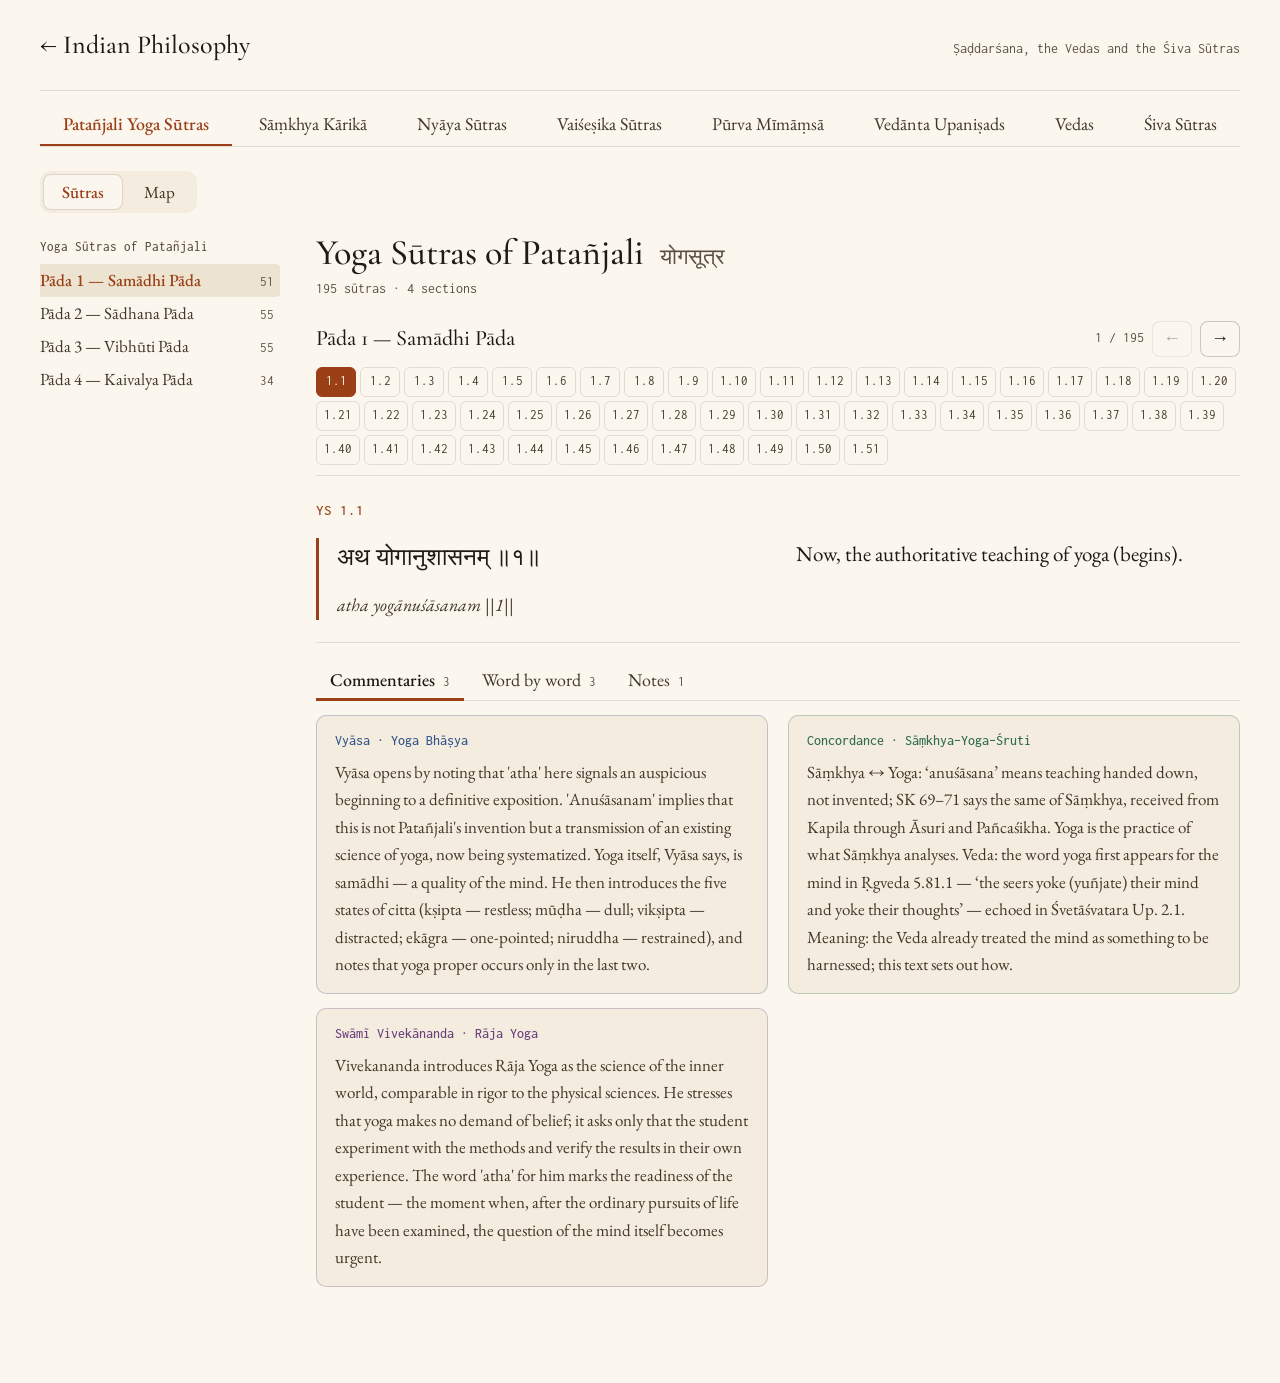
==== commit 71d7a8ee: "One reading design across all texts: shared verse reader, list-and-detail map - All five sūtra texts" ====
--- a/Temp/darshana_3.html
+++ b/Temp/darshana_3.html
@@ -7,9 +7,7 @@
 <link rel="preconnect" href="https://fonts.googleapis.com">
 <link rel="preconnect" href="https://fonts.gstatic.com" crossorigin>
 <link href="https://fonts.googleapis.com/css2?family=EB+Garamond:ital,wght@0,400;0,500;1,400&family=Cormorant+Garamond:wght@500&family=Inconsolata:wght@400;500&display=swap" rel="stylesheet">
-<link rel="stylesheet" href="../assets/css/darshana-theme.css?v=20261122">
-<link rel="stylesheet" href="../assets/css/samkhya-sutra.css?v=20261122">
-<link rel="stylesheet" href="../assets/css/upanishad-reader.css?v=20261127">
+<link rel="stylesheet" href="../assets/css/darshana-theme.css?v=20261128">
 </head>
 <body>
 <div id="shell">
@@ -18,14 +16,14 @@
   <span class="subtitle">Ṣaḍdarśana, the Vedas and the Śiva Sūtras</span>
 </header>
 <div class="top-nav" id="topNav">
-  <button class="active" data-sys="yoga"        onclick="showSystem('yoga')">Patañjali<br>Yoga Sūtras</button>
-  <button             data-sys="samkhya"     onclick="showSystem('samkhya')">Sāṃkhya<br>Kārikā</button>
-  <button             data-sys="nyaya"       onclick="showSystem('nyaya')">Nyāya<br>Sūtras</button>
-  <button             data-sys="vaisheshika" onclick="showSystem('vaisheshika')">Vaiśeṣika<br>Sūtras</button>
-  <button             data-sys="mimamsa"     onclick="showSystem('mimamsa')">Pūrva<br>Mīmāṃsā</button>
-  <button             data-sys="vedanta"     onclick="showSystem('vedanta')">Vedānta<br>Upaniṣads</button>
+  <button class="active" data-sys="yoga"        onclick="showSystem('yoga')">Patañjali Yoga Sūtras</button>
+  <button             data-sys="samkhya"     onclick="showSystem('samkhya')">Sāṃkhya Kārikā</button>
+  <button             data-sys="nyaya"       onclick="showSystem('nyaya')">Nyāya Sūtras</button>
+  <button             data-sys="vaisheshika" onclick="showSystem('vaisheshika')">Vaiśeṣika Sūtras</button>
+  <button             data-sys="mimamsa"     onclick="showSystem('mimamsa')">Pūrva Mīmāṃsā</button>
+  <button             data-sys="vedanta"     onclick="showSystem('vedanta')">Vedānta Upaniṣads</button>
   <button             data-sys="vedas"       onclick="showSystem('vedas')">Vedas</button>
-  <button             data-sys="shiva"       onclick="showSystem('shiva')">Śiva<br>Sūtras</button>
+  <button             data-sys="shiva"       onclick="showSystem('shiva')">Śiva Sūtras</button>
 </div>
 <div id="yoga" class="system-panel active"></div>
 <div id="samkhya" class="system-panel"></div>
@@ -37,14 +35,14 @@
 <div id="shiva" class="system-panel"></div>
 </div>
 
-<script src="../assets/js/darshana-core.js?v=20261122"></script>
-<script src="../assets/js/samkhya-sutras.js?v=20261122"></script>
+<script src="../assets/js/darshana-core.js?v=20261128"></script>
+<script src="../assets/js/samkhya-sutras.js?v=20261128"></script>
 <script src="../assets/js/nyaya-sutras.js"></script>
 <script src="../assets/js/vaisesika-sutras.js"></script>
-<script src="../assets/js/yoga-sutras.js?v=20261122"></script>
+<script src="../assets/js/yoga-sutras.js?v=20261128"></script>
 <script src="../assets/js/shiva-sutras.js"></script>
-<script src="../assets/js/upanishads/index.js?v=20261127"></script>
-<script src="../assets/js/upanishad-reader.js?v=20261127"></script>
+<script src="../assets/js/upanishads/index.js?v=20261128"></script>
+<script src="../assets/js/reader.js?v=20261128"></script>
 <script>
 // ═══════════════════════════════════════════════════════════════════
 // YOGA SŪTRAS — Patañjali (c. 400 CE)
@@ -52,11 +50,11 @@
 builders.yoga=function(){
 document.getElementById('yoga').innerHTML =
   `<div class="view-bar" role="tablist" aria-label="Yoga view">
-     <button id="yoga-view-map" class="active" onclick="switchYogaView('map')">Map</button>
-     <button id="yoga-view-sutra" onclick="switchYogaView('sutra')">Sutra</button>
+     <button id="yoga-view-sutra" class="active" onclick="switchYogaView('sutra')">Sūtras</button>
+     <button id="yoga-view-map" onclick="switchYogaView('map')">Map</button>
    </div>
-   <div id="yoga-map"></div>
-   <div id="yoga-sutra" hidden></div>`;
+   <div id="yoga-map" hidden></div>
+   <div id="yoga-sutra"></div>`;
 const yogaSections=[
 {tab:"Samādhi Pāda",title:"Samādhi Pāda",sub:"Chapter 1 · 51 sūtras · Nature of yoga and samādhi",
 intro:"Patañjali opens with the most direct teaching: yoga is the stilling of mental fluctuations. This chapter addresses the advanced practitioner whose mind already has some steadiness. It defines yoga, classifies the five vṛttis, prescribes abhyāsa and vairāgya as the twin means, and maps the entire ladder of samādhi from gross object-absorption up to seedless liberation.",
@@ -187,6 +185,7 @@
 ]}
 ];
 buildSubNav(yogaSections,'yoga-map',renderSection);
+mountSutraReader('yoga', document.getElementById('yoga-sutra'));
 };
 
 // ── Yoga Sutra view ──────────────────────────────────────────────────
@@ -209,7 +208,7 @@
   document.getElementById('yoga-view-sutra').classList.toggle('active', showSutra);
   document.getElementById('yoga-map').hidden = showSutra;
   document.getElementById('yoga-sutra').hidden = !showSutra;
-  if (showSutra) renderYogaSutras();
+  if (showSutra) mountSutraReader('yoga', document.getElementById('yoga-sutra'));
 }
 // ═══════════════════════════════════════════════════════════════════
 // SĀṂKHYA — Sāṃkhyakārikā of Īśvarakṛṣṇa (c. 350 CE)
@@ -219,11 +218,11 @@
 builders.samkhya=function(){
 document.getElementById('samkhya').innerHTML =
   `<div class="view-bar" role="tablist" aria-label="Samkhya view">
-     <button id="samkhya-view-map" class="active" onclick="switchSamkhyaView('map')">Map</button>
-     <button id="samkhya-view-sutra" onclick="switchSamkhyaView('sutra')">Sutra</button>
+     <button id="samkhya-view-sutra" class="active" onclick="switchSamkhyaView('sutra')">Kārikās</button>
+     <button id="samkhya-view-map" onclick="switchSamkhyaView('map')">Map</button>
    </div>
-   <div id="samkhya-map"></div>
-   <div id="samkhya-sutra" hidden></div>`;
+   <div id="samkhya-map" hidden></div>
+   <div id="samkhya-sutra"></div>`;
 const secs=[
 {tab:"Introduction & Suffering",title:"Introduction — Three Kinds of Suffering",sub:"Kārikā 1–2 · Purpose and the three-fold suffering",
 intro:"Īśvarakṛṣṇa begins with an existential observation rather than an abstract proposition: all living beings are motivated by the desire to overcome the three-fold suffering. The Vedic ritual means are insufficient; the Sāṃkhya investigation of the principles (tattvas) of existence is the sovereign remedy. This pragmatic motivation distinguishes Sāṃkhya from mere speculative philosophy — it is a science of liberation.",
@@ -366,6 +365,7 @@
 ]}
 ];
 buildSubNav(secs,'samkhya-map',renderSection);
+mountSutraReader('samkhya', document.getElementById('samkhya-sutra'));
 };
 
 // ── Samkhya Sutra view (verse-by-verse from Samkhya.pdf) ──────────────
@@ -481,7 +481,7 @@
   document.getElementById('samkhya-view-sutra').classList.toggle('active', showSutra);
   document.getElementById('samkhya-map').hidden = showSutra;
   document.getElementById('samkhya-sutra').hidden = !showSutra;
-  if (showSutra) renderSamkhyaSutras();
+  if (showSutra) mountSutraReader('samkhya', document.getElementById('samkhya-sutra'));
 }
 
 // ── Shared sutra-list renderer (used by Nyāya and Vaiśeṣika) ──────────
@@ -592,7 +592,7 @@
   document.getElementById('nyaya-view-sutra').classList.toggle('active', showSutra);
   document.getElementById('nyaya-map').hidden = showSutra;
   document.getElementById('nyaya-sutra').hidden = !showSutra;
-  if (showSutra) renderNyayaSutras();
+  if (showSutra) mountSutraReader('nyaya', document.getElementById('nyaya-sutra'));
 }
 
 // ── Vaiśeṣika Sutra view ─────────────────────────────────────────────
@@ -615,7 +615,7 @@
   document.getElementById('vaisheshika-view-sutra').classList.toggle('active', showSutra);
   document.getElementById('vaisheshika-map').hidden = showSutra;
   document.getElementById('vaisheshika-sutra').hidden = !showSutra;
-  if (showSutra) renderVaisesikaSutras();
+  if (showSutra) mountSutraReader('vaisheshika', document.getElementById('vaisheshika-sutra'));
 }
 
 // ── Śiva Sūtra view ──────────────────────────────────────────────────
@@ -638,7 +638,7 @@
   document.getElementById('shiva-view-sutra').classList.toggle('active', showSutra);
   document.getElementById('shiva-map').hidden = showSutra;
   document.getElementById('shiva-sutra').hidden = !showSutra;
-  if (showSutra) renderShivaSutras();
+  if (showSutra) mountSutraReader('shiva', document.getElementById('shiva-sutra'));
 }
 // ═══════════════════════════════════════════════════════════════════
 // NYĀYA SŪTRAS — Gautama (c. 200 BCE–200 CE)
@@ -649,11 +649,11 @@
 builders.nyaya=function(){
 document.getElementById('nyaya').innerHTML =
   `<div class="view-bar" role="tablist" aria-label="Nyaya view">
-     <button id="nyaya-view-map" class="active" onclick="switchNyayaView('map')">Map</button>
-     <button id="nyaya-view-sutra" onclick="switchNyayaView('sutra')">Sutra</button>
+     <button id="nyaya-view-sutra" class="active" onclick="switchNyayaView('sutra')">Sūtras</button>
+     <button id="nyaya-view-map" onclick="switchNyayaView('map')">Map</button>
    </div>
-   <div id="nyaya-map"></div>
-   <div id="nyaya-sutra" hidden></div>`;
+   <div id="nyaya-map" hidden></div>
+   <div id="nyaya-sutra"></div>`;
 const secs=[
 {tab:"Adhyāya 1 — Padārthas & Pramāṇas",title:"Adhyāya 1 — Sixteen Padārthas and the Pramāṇas",sub:"NS 1.1.1–1.2.20 · Categories of inquiry and valid means of knowledge",
 intro:"Gautama opens with a statement of sixteen padārthas (categories of inquiry) whose examination leads to liberation. He then analyses the four pramāṇas — pratyakṣa, anumāna, upamāna, and śabda — establishing Nyāya's epistemology on precise definitions. This chapter is the foundation of the entire analytical method.",
@@ -800,6 +800,7 @@
 ]}
 ];
 buildSubNav(secs,'nyaya-map',renderSection);
+mountSutraReader('nyaya', document.getElementById('nyaya-sutra'));
 };
 // ═══════════════════════════════════════════════════════════════════
 // VAIŚEṢIKA SŪTRAS — Kaṇāda (c. 200 BCE)
@@ -808,11 +809,11 @@
 builders.vaisheshika=function(){
 document.getElementById('vaisheshika').innerHTML =
   `<div class="view-bar" role="tablist" aria-label="Vaisheshika view">
-     <button id="vaisheshika-view-map" class="active" onclick="switchVaisesikaView('map')">Map</button>
-     <button id="vaisheshika-view-sutra" onclick="switchVaisesikaView('sutra')">Sutra</button>
+     <button id="vaisheshika-view-sutra" class="active" onclick="switchVaisesikaView('sutra')">Sūtras</button>
+     <button id="vaisheshika-view-map" onclick="switchVaisesikaView('map')">Map</button>
    </div>
-   <div id="vaisheshika-map"></div>
-   <div id="vaisheshika-sutra" hidden></div>`;
+   <div id="vaisheshika-map" hidden></div>
+   <div id="vaisheshika-sutra"></div>`;
 const secs=[
 {tab:"Six Padārthas",title:"Six Padārthas — Categories of Reality",sub:"VS 1.1–1.2 · The six ontological categories",
 intro:"Vaiśeṣika's fundamental claim is that everything that exists can be classified under six (later seven) padārthas: dravya (substance), guṇa (quality), karma (motion), sāmānya (universal), viśeṣa (particular), and samavāya (inherence). This ontological scheme is at once a classification of all existing things and a theory of the kinds of properties and relations that bind them.",
@@ -907,6 +908,7 @@
 ]}
 ];
 buildSubNav(secs,'vaisheshika-map',renderSection);
+mountSutraReader('vaisheshika', document.getElementById('vaisheshika-sutra'));
 };
 
 // ═══════════════════════════════════════════════════════════════════
@@ -1622,11 +1624,11 @@
 builders.shiva=function(){
 document.getElementById('shiva').innerHTML =
   `<div class="view-bar" role="tablist" aria-label="Śiva view">
-     <button id="shiva-view-map" class="active" onclick="switchShivaView('map')">Map</button>
-     <button id="shiva-view-sutra" onclick="switchShivaView('sutra')">Sutra</button>
+     <button id="shiva-view-sutra" class="active" onclick="switchShivaView('sutra')">Sūtras</button>
+     <button id="shiva-view-map" onclick="switchShivaView('map')">Map</button>
    </div>
-   <div id="shiva-map"></div>
-   <div id="shiva-sutra" hidden></div>`;
+   <div id="shiva-map" hidden></div>
+   <div id="shiva-sutra"></div>`;
 const secs=[
 {tab:"Śāmbhavopāya",title:"Section One — Śāmbhavopāya",sub:"ŚS 1.1–1.22 · The Path of Direct Recognition · 22 Sūtras",
 intro:"Section One opens with the highest of the three paths — the Śāmbhavopāya, the path of direct recognition. After declaring 'caitanyam ātmā' (consciousness is the Self), Vasugupta names the structure of bondage, introduces the mātṛkā-cakra, and offers the central method: udyamo bhairavaḥ — the sudden upsurge of awareness is itself Bhairava. The chapter culminates in the contemplation of the 'great lake' of consciousness as the source of mantric power.",
@@ -1756,6 +1758,7 @@
 ]}
 ];
 buildSubNav(secs,'shiva-map',renderSection);
+mountSutraReader('shiva', document.getElementById('shiva-sutra'));
 };
 
 // ─── INIT ────────────────────────────────────────────────────────────────────
@@ -1764,6 +1767,8 @@
 window._deepLink=_hash; // e.g. vedanta/katha/12 — read by the Upaniṣad reader
 const _sys=_hash.split('/')[0];
 showSystem(_valid.includes(_sys)?_sys:'yoga');
+// #mimamsa etc. equal a panel id, so the browser would jump past the header on load
+addEventListener('load',()=>{if(!location.hash.includes('/'))scrollTo(0,0);});
 </script>
 </body>
 </html>
--- a/assets/css/darshana-theme.css
+++ b/assets/css/darshana-theme.css
@@ -1,21 +1,20 @@
-/* Reading pages: same printed-edition look as the home page (portal.css).
-   Quiet paper, hairlines, one ink accent; each system keeps its own hue for marks only. */
+/* Reading pages: one design shared with the home page (portal.css) and the Profile site.
+   Paper background, ink text with strong contrast, one accent per text, wide two-pane layouts
+   (list on the left, content on the right) so more is visible with less scrolling. */
 :root{
   color-scheme: light;
   --bg:#FBF7EF;
-  --bg-card:#F5EEE0;
-  --bg-panel:#EFE6D4;
+  --bg-card:#F4EDDF;
+  --bg-panel:#ECE3D1;
   --bg-deep:#FBF7EF;
-  --text-primary:#2A2118;
-  --text-secondary:#5C5144;
-  --text-muted:#6F6456;
-  --border:rgba(42,33,24,.18);
-  --border-light:rgba(42,33,24,.10);
+  --text-primary:#211A12;
+  --text-secondary:#433729;   /* 10:1 on --bg */
+  --text-muted:#5B4F41;       /* 7:1 on --bg — used for labels, never below 13px */
+  --border:rgba(33,26,18,.22);
+  --border-light:rgba(33,26,18,.12);
   --gold:#8A5714;
   --gold-light:#8A5714;
   --rose:#8A5714;
-  --shadow:none;
-  --shadow-lg:none;
   --radius:8px;--radius-lg:12px;
   --font-body:'EB Garamond',Georgia,'Times New Roman',serif;
   --font-display:'Cormorant Garamond',Georgia,serif;
@@ -23,47 +22,41 @@
   --font-deva:'Kohinoor Devanagari','Noto Serif Devanagari','Nirmala UI','Mangal',serif;
   --ease:cubic-bezier(.2,.7,.2,1);
 
-  /* System hues: used for the active tab, dots and refs, never for backgrounds */
-  --sys-yoga:#9F4218;        --sys-yoga-deep:#9F4218;
-  --sys-samkhya:#73471F;     --sys-samkhya-deep:#73471F;
-  --sys-nyaya:#534D1D;       --sys-nyaya-deep:#534D1D;
-  --sys-vaisheshika:#445335; --sys-vaisheshika-deep:#445335;
-  --sys-mimamsa:#7E2E2E;     --sys-mimamsa-deep:#7E2E2E;
-  --sys-vedanta:#5C3563;     --sys-vedanta-deep:#5C3563;
-  --sys-vedas:#7A551E;       --sys-vedas-deep:#7A551E;
+  /* One hue per text: active tab, references, highlights. All ≥ 6:1 on the paper. */
+  --sys-yoga:#9A3F16;
+  --sys-samkhya:#6E451D;
+  --sys-nyaya:#4F4A1A;
+  --sys-vaisheshika:#3F5232;
+  --sys-mimamsa:#7A2C2C;
+  --sys-vedanta:#5A3462;
+  --sys-vedas:#74511C;
+  --sys-shiva:#2F4F6B;
 }
 *,*::before,*::after{box-sizing:border-box;margin:0;padding:0}
-html{font-size:17px;-webkit-text-size-adjust:100%}
-body{
-  font-family:var(--font-body);
-  background:var(--bg);
-  color:var(--text-primary);
-  line-height:1.6;
-  min-height:100vh;
-  -webkit-font-smoothing:antialiased;
-}
+html{font-size:18px;-webkit-text-size-adjust:100%}
+body{font-family:var(--font-body);background:var(--bg);color:var(--text-primary);line-height:1.6;min-height:100vh;-webkit-font-smoothing:antialiased}
 [lang="sa"]{font-family:var(--font-deva)}
-:focus-visible{outline:2px solid var(--gold);outline-offset:2px}
-#shell{max-width:880px;margin:0 auto;padding:24px 32px 96px}
-
-/* HEADER — same bar as the home page */
-.site-header{display:flex;align-items:baseline;justify-content:space-between;gap:16px;flex-wrap:wrap;padding-bottom:24px;margin-bottom:24px;border-bottom:1px solid var(--border-light)}
-.site-header .home-link{font-family:var(--font-display);font-size:24px;font-weight:500;color:var(--text-primary);text-decoration:none}
+:focus-visible{outline:2px solid var(--accent,var(--gold));outline-offset:2px}
+#shell{max-width:1360px;margin:0 auto;padding:0 40px 96px}
+
+/* ── Header: the same bar as the home page and Profile ── */
+.site-header{display:flex;align-items:baseline;justify-content:space-between;gap:16px;flex-wrap:wrap;padding:24px 0;border-bottom:1px solid var(--border-light)}
+.site-header .home-link{font-family:var(--font-display);font-size:26px;font-weight:500;color:var(--text-primary);text-decoration:none}
 .site-header .home-link:hover{color:var(--gold)}
-.site-header .subtitle{font-family:var(--font-mono);font-size:13px;color:var(--text-muted)}
-
-/* TOP NAV — systems, as a row of text tabs */
-.top-nav{display:flex;flex-wrap:wrap;gap:4px;margin-bottom:32px;border-bottom:1px solid var(--border-light)}
+.site-header .subtitle{font-family:var(--font-mono);font-size:14px;color:var(--text-muted)}
+
+/* ── Texts: one row of tabs, each underlined in its own hue ── */
+.top-nav{display:flex;gap:4px;margin:8px 0 24px;border-bottom:1px solid var(--border-light);overflow-x:auto;scrollbar-width:none}
 .top-nav button{
-  flex:1;min-width:96px;
-  padding:8px;margin-bottom:-1px;
-  font-family:var(--font-body);font-size:16px;line-height:1.3;text-align:center;
-  border:none;border-bottom:2px solid transparent;border-radius:8px 8px 0 0;
-  background:transparent;color:var(--text-muted);cursor:pointer;
-  transition:color .15s var(--ease),background-color .15s var(--ease),border-color .15s var(--ease);
-}
+  flex:1 0 auto;padding:14px 12px 12px;margin-bottom:-1px;
+  font:18px/1.25 var(--font-body);white-space:nowrap;
+  border:none;border-radius:8px 8px 0 0;
+  background:transparent;color:var(--text-secondary);cursor:pointer;
+  transition:color .15s var(--ease),background-color .15s var(--ease),box-shadow .15s var(--ease);
+}
+.top-nav button br{display:none}
 .top-nav button:hover{color:var(--text-primary);background:var(--bg-card)}
-.top-nav button.active{color:var(--text-primary);border-bottom-color:var(--accent-nav,var(--gold))}
+.top-nav button.active{color:var(--accent-nav);box-shadow:inset 0 -3px 0 var(--accent-nav);font-weight:500}
 .top-nav button[data-sys="yoga"]        {--accent-nav:var(--sys-yoga)}
 .top-nav button[data-sys="samkhya"]     {--accent-nav:var(--sys-samkhya)}
 .top-nav button[data-sys="nyaya"]       {--accent-nav:var(--sys-nyaya)}
@@ -71,112 +64,188 @@
 .top-nav button[data-sys="mimamsa"]     {--accent-nav:var(--sys-mimamsa)}
 .top-nav button[data-sys="vedanta"]     {--accent-nav:var(--sys-vedanta)}
 .top-nav button[data-sys="vedas"]       {--accent-nav:var(--sys-vedas)}
-
-/* SYSTEM PANEL — plain paper; the system hue lives in its marks */
-.system-panel{display:none}
+.top-nav button[data-sys="shiva"]       {--accent-nav:var(--sys-shiva)}
+
+.system-panel{display:none;--accent:var(--gold);--accent-deep:var(--gold)}
 .system-panel.active{display:block}
-.system-panel#yoga        {--accent:var(--sys-yoga);        --accent-deep:var(--sys-yoga-deep)}
-.system-panel#samkhya     {--accent:var(--sys-samkhya);     --accent-deep:var(--sys-samkhya-deep)}
-.system-panel#nyaya       {--accent:var(--sys-nyaya);       --accent-deep:var(--sys-nyaya-deep)}
-.system-panel#vaisheshika {--accent:var(--sys-vaisheshika); --accent-deep:var(--sys-vaisheshika-deep)}
-.system-panel#mimamsa     {--accent:var(--sys-mimamsa);     --accent-deep:var(--sys-mimamsa-deep)}
-.system-panel#vedanta     {--accent:var(--sys-vedanta);     --accent-deep:var(--sys-vedanta-deep)}
-.system-panel#vedas       {--accent:var(--sys-vedas);       --accent-deep:var(--sys-vedas-deep)}
-
-/* SUB NAV — padas / books / adhyayas, same text tabs one size down */
-.sub-nav{display:flex;gap:4px;flex-wrap:wrap;margin-bottom:24px}
+.system-panel#yoga        {--accent:var(--sys-yoga);        --accent-deep:var(--sys-yoga)}
+.system-panel#samkhya     {--accent:var(--sys-samkhya);     --accent-deep:var(--sys-samkhya)}
+.system-panel#nyaya       {--accent:var(--sys-nyaya);       --accent-deep:var(--sys-nyaya)}
+.system-panel#vaisheshika {--accent:var(--sys-vaisheshika); --accent-deep:var(--sys-vaisheshika)}
+.system-panel#mimamsa     {--accent:var(--sys-mimamsa);     --accent-deep:var(--sys-mimamsa)}
+.system-panel#vedanta     {--accent:var(--sys-vedanta);     --accent-deep:var(--sys-vedanta)}
+.system-panel#vedas       {--accent:var(--sys-vedas);       --accent-deep:var(--sys-vedas)}
+.system-panel#shiva       {--accent:var(--sys-shiva);       --accent-deep:var(--sys-shiva)}
+
+/* ── View switch (Sūtras / Map) ── */
+.view-bar{display:flex;gap:4px;margin-bottom:20px;width:fit-content;padding:4px;background:var(--bg-card);border-radius:10px}
+.view-bar button{padding:6px 18px;font:17px var(--font-body);border:none;border-radius:7px;background:transparent;color:var(--text-secondary);cursor:pointer;transition:color .15s,background-color .15s}
+.view-bar button:hover{color:var(--text-primary)}
+.view-bar button.active{background:var(--bg);color:var(--accent);font-weight:500;box-shadow:0 0 0 1px var(--border-light)}
+
+/* ── Chapter tabs (map view) ── */
+.sub-nav{display:flex;gap:4px;flex-wrap:wrap;margin-bottom:20px;border-bottom:1px solid var(--border-light)}
 .sub-nav button{
-  padding:6px 12px;
-  font-family:var(--font-body);font-size:15px;
-  border:none;border-bottom:2px solid transparent;border-radius:8px 8px 0 0;
-  background:transparent;color:var(--text-muted);cursor:pointer;
-  transition:color .15s var(--ease),background-color .15s var(--ease),border-color .15s var(--ease);
+  padding:8px 14px;margin-bottom:-1px;font:17px var(--font-body);
+  border:none;border-radius:8px 8px 0 0;
+  background:transparent;color:var(--text-secondary);cursor:pointer;
+  transition:color .15s var(--ease),background-color .15s var(--ease),box-shadow .15s var(--ease);
 }
 .sub-nav button:hover{color:var(--text-primary);background:var(--bg-card)}
-.sub-nav button.active{color:var(--text-primary);border-bottom-color:var(--accent,var(--gold))}
-
-/* SECTION TITLE */
-.sec-title{font-family:var(--font-display);font-size:32px;font-weight:500;line-height:1.15;color:var(--text-primary);margin-bottom:4px;text-wrap:balance}
-.sec-sub{font-family:var(--font-mono);font-size:13px;color:var(--text-muted);margin-bottom:24px}
-
-/* INTRO CARD */
-.intro-card{
-  padding:16px 20px;margin-bottom:24px;
-  background:var(--bg-card);border-radius:var(--radius-lg);
-  font-size:16px;line-height:1.7;color:var(--text-secondary);
-}
+.sub-nav button.active{color:var(--accent);box-shadow:inset 0 -3px 0 var(--accent);font-weight:500}
+
+/* ── Map: section header ── */
+.mx-head{display:flex;justify-content:space-between;align-items:flex-end;gap:16px 32px;flex-wrap:wrap;margin-bottom:12px}
+.sec-title{font-family:var(--font-display);font-size:34px;font-weight:500;line-height:1.1;color:var(--text-primary)}
+.sec-sub{font-family:var(--font-mono);font-size:14px;color:var(--text-muted);margin-top:4px}
+.legend{display:flex;gap:6px 18px;flex-wrap:wrap;font-family:var(--font-mono);font-size:14px;color:var(--text-secondary)}
+.legend span{display:inline-flex;align-items:center;gap:6px}
+.legend .ld{width:10px;height:10px;border-radius:50%;flex-shrink:0;display:inline-block}
+.intro-card{margin-bottom:20px;font-size:17px;line-height:1.65;color:var(--text-secondary);max-width:62em}
+.intro-card summary{cursor:pointer;font-family:var(--font-mono);font-size:14px;color:var(--accent);width:fit-content}
+.intro-card>div{margin-top:8px;padding:14px 18px;background:var(--bg-card);border-radius:var(--radius-lg)}
 .intro-card strong{font-weight:500;color:var(--text-primary)}
-.intro-card em{color:var(--text-primary);font-style:italic}
-
-/* LEGEND */
-.legend{display:flex;gap:8px 20px;flex-wrap:wrap;margin-bottom:24px;font-family:var(--font-mono);font-size:13px;color:var(--text-muted)}
-.legend span{display:flex;align-items:center;gap:8px}
-.legend .ld{width:8px;height:8px;border-radius:50%;flex-shrink:0}
-
-/* TREE — a contents list: rows divided by hairlines */
-.tree{display:flex;flex-direction:column;margin-bottom:32px;border-top:1px solid var(--border-light)}
-.branch{border-bottom:1px solid var(--border-light)}
-.branch-head{
-  display:flex;align-items:center;gap:12px;
-  padding:16px 12px;margin:4px -12px;
-  cursor:pointer;user-select:none;border-radius:8px;
+
+/* ── Map: topics list + sticky detail ── */
+.mapx{display:grid;grid-template-columns:minmax(300px,5fr) minmax(0,7fr);gap:32px;align-items:start;border-top:1px solid var(--border-light);padding-top:16px}
+.mx-branch{margin-bottom:18px}
+.mx-branch h3{display:flex;align-items:baseline;gap:10px;font-family:var(--font-display);font-size:23px;font-weight:500;line-height:1.2;color:var(--text-primary);padding-bottom:6px;border-bottom:2px solid var(--bc)}
+.mx-dot{width:10px;height:10px;border-radius:50%;background:var(--bc);flex-shrink:0;align-self:center}
+.mx-bref{margin-left:auto;font-family:var(--font-mono);font-size:13px;color:var(--text-muted);white-space:nowrap}
+.mx-branch ul{list-style:none;margin-top:4px}
+.mx-sublabel{font-family:var(--font-mono);font-size:13px;color:var(--text-muted);padding:10px 0 2px}
+.mx-leaf{
+  display:grid;grid-template-columns:1fr auto;gap:0 12px;width:100%;
+  padding:8px 12px;margin:1px 0;text-align:left;
+  font-family:var(--font-body);color:var(--text-primary);
+  background:transparent;border:none;border-radius:8px;cursor:pointer;
   transition:background-color .15s var(--ease);
 }
-.branch-head:hover{background:var(--bg-card)}
-.branch-head .dot{width:8px;height:8px;border-radius:50%;flex-shrink:0}
-.branch-head .label{font-family:var(--font-display);font-size:22px;font-weight:500;line-height:1.2;color:var(--text-primary);flex:1}
-.branch-head:hover .label{color:var(--gold)}
-.branch-head .ref{font-family:var(--font-mono);font-size:13px;color:var(--accent-deep,var(--text-muted));font-variant-numeric:tabular-nums}
-.branch-head .chev{font-size:12px;color:var(--text-muted);transition:transform .2s var(--ease);flex-shrink:0}
-.branch-head.open .chev{transform:rotate(90deg)}
-.branch-body{display:none;padding:4px 0 20px 20px}
-.branch-body.open{display:block}
-
-/* SUB-TREE */
-.sub-tree{margin:8px 0 4px;padding-left:16px;border-left:1px solid var(--border)}
-.sub-label{font-family:var(--font-mono);font-size:13px;color:var(--text-muted);margin:12px 0 4px}
-
-/* LEAF */
-.leaf{
-  display:flex;align-items:flex-start;gap:8px;
-  padding:8px 12px 8px 8px;margin:2px 0;
-  cursor:pointer;border-radius:var(--radius);
-  transition:background-color .15s var(--ease);
-}
-.leaf:hover{background:var(--bg-card)}
-.leaf .lf-dot{width:6px;height:6px;border-radius:50%;flex-shrink:0;margin-top:10px}
-.leaf-content{flex:1;min-width:0}
-.leaf .lf-name{font-family:var(--font-body);font-size:17px;font-weight:500;color:var(--text-primary)}
-.leaf .lf-ref{font-family:var(--font-mono);font-size:13px;color:var(--accent-deep,var(--text-muted));margin-left:8px;font-variant-numeric:tabular-nums}
-.leaf .lf-skt{font-size:15px;color:var(--text-muted);font-style:italic;display:block;margin-top:2px}
-.leaf .lf-desc{font-size:16px;color:var(--text-secondary);line-height:1.6;margin-top:4px}
-.leaf .lf-expand{font-family:var(--font-mono);font-size:12px;color:var(--text-muted);margin-top:4px}
-
-/* DETAIL PANEL */
-.detail-panel{display:none;margin-top:12px;padding:16px 20px;background:var(--bg-card);border-radius:var(--radius-lg)}
-.detail-panel.open{display:block}
-.detail-section{margin-bottom:16px}
-.detail-section:last-child{margin-bottom:0}
-.detail-label{font-family:var(--font-mono);font-size:13px;color:var(--text-muted);margin-bottom:4px}
-.detail-text{font-size:16px;color:var(--text-primary);line-height:1.7}
-.detail-text em{color:var(--text-primary);font-style:italic}
-.skt-block{
-  font-size:16px;font-style:italic;color:var(--text-secondary);
-  padding:0 0 0 16px;margin-bottom:12px;line-height:1.7;
-  border-left:2px solid var(--accent,var(--gold));
-}
-.commentaries-wrap{display:flex;flex-direction:column;gap:8px;margin-top:8px}
-.detail-commentary{padding:12px 16px;background:var(--bg);border-radius:var(--radius);border:1px solid var(--border-light)}
-.com-name{font-family:var(--font-mono);font-size:13px;font-weight:500;color:var(--accent-deep,var(--gold));margin-bottom:4px}
-.com-text{font-size:16px;color:var(--text-secondary);line-height:1.65}
-.com-text em{font-style:italic;color:var(--text-primary)}
-
-/* Small screens */
-@media (max-width:760px){
-  #shell{padding:16px 16px 80px}
+.mx-leaf:hover{background:var(--bg-card)}
+.mx-leaf.active{background:var(--bg-panel)}
+.mx-leaf.active .mx-lname{color:var(--accent)}
+.mx-lname{font-size:18px;font-weight:500;line-height:1.35}
+.mx-lref{font-family:var(--font-mono);font-size:13px;color:var(--accent);white-space:nowrap;padding-top:3px}
+.mx-ldesc{grid-column:1/-1;font-size:16px;line-height:1.45;color:var(--text-secondary);margin-top:2px}
+.mapx-detail{position:sticky;top:12px;max-height:calc(100vh - 24px);overflow-y:auto;scrollbar-width:thin;padding:4px 4px 24px 28px;border-left:1px solid var(--border-light)}
+.mapx-detail:empty{display:none}
+.mx-dhead{padding-bottom:10px;margin-bottom:12px;border-bottom:2px solid var(--bc)}
+.mx-dref{font-family:var(--font-mono);font-size:14px;color:var(--accent)}
+.mx-dhead h3{font-family:var(--font-display);font-size:30px;font-weight:500;line-height:1.15;color:var(--text-primary)}
+.mx-dsk{font-style:italic;font-size:17px;color:var(--text-secondary)}
+.mx-ddesc{font-size:18px;line-height:1.6;color:var(--text-primary);margin-bottom:12px}
+.mx-skt{font-family:var(--font-deva),var(--font-body);font-size:21px;line-height:1.7;color:var(--text-primary);padding:4px 0 4px 16px;border-left:3px solid var(--bc);margin:4px 0 12px}
+.mx-tr{font-size:19px;line-height:1.6;color:var(--text-primary);margin-bottom:16px}
+.mx-blocks{display:grid;grid-template-columns:repeat(auto-fit,minmax(280px,1fr));gap:12px 24px;margin-bottom:16px;font-size:17px;line-height:1.65;color:var(--text-secondary)}
+.mx-blocks em{color:var(--text-primary)}
+.mx-label{font-family:var(--font-mono);font-size:14px;font-weight:500;color:var(--text-muted);margin-bottom:4px}
+.mx-label span{color:var(--text-muted);font-weight:400}
+.mx-comlabel{margin:4px 0 8px}
+
+/* ── Verse reader (Upaniṣads and every sūtra text) ── */
+.upr{display:grid;grid-template-columns:240px minmax(0,1fr);gap:36px;align-items:start}
+.upr-rail{position:sticky;top:12px;max-height:calc(100vh - 24px);overflow-y:auto;scrollbar-width:thin;padding-right:6px}
+.upr-group{font-family:var(--font-mono);font-size:13px;font-weight:500;color:var(--text-muted);margin:18px 0 6px}
+.upr-group:first-child{margin-top:4px}
+.upr-rail ul{list-style:none}
+.upr-rail button{
+  display:flex;justify-content:space-between;align-items:baseline;gap:10px;
+  width:calc(100% + 16px);margin:0 -8px;padding:5px 8px;
+  border:none;border-radius:7px;background:transparent;
+  font:17px/1.35 var(--font-body);color:var(--text-secondary);text-align:left;cursor:pointer;
+  transition:background-color .15s var(--ease),color .15s var(--ease);
+}
+.upr-rail button:hover{background:var(--bg-card);color:var(--text-primary)}
+.upr-rail button.active{background:var(--bg-panel);color:var(--accent);font-weight:500}
+.upr-slabel{display:-webkit-box;-webkit-line-clamp:2;-webkit-box-orient:vertical;overflow:hidden}
+.upr-bcount{font-family:var(--font-mono);font-size:13px;color:var(--text-muted);font-variant-numeric:tabular-nums;font-weight:400}
+.upr-select{display:none}
+
+.upr-head{margin-bottom:10px}
+.upr-title{display:flex;align-items:baseline;gap:16px;flex-wrap:wrap}
+.upr-title h2{font-family:var(--font-display);font-size:36px;font-weight:500;line-height:1.1}
+.upr-deva{font-family:var(--font-deva);font-size:22px;color:var(--text-muted)}
+.upr-meta{font-family:var(--font-mono);font-size:14px;color:var(--text-muted);margin-top:4px}
+.upr-about{margin-top:8px;font-size:17px;color:var(--text-secondary);max-width:58em}
+.upr-about summary{cursor:pointer;font-family:var(--font-mono);font-size:14px;color:var(--accent);width:fit-content}
+.upr-about p{margin-top:8px;line-height:1.65}
+
+.upr-nav{position:sticky;top:0;z-index:2;background:var(--bg);padding:10px 0 10px;border-bottom:1px solid var(--border-light);margin-bottom:22px}
+.upr-navrow{display:flex;align-items:center;gap:8px}
+.upr-sec{flex:1;min-width:0;max-width:560px;padding:7px 10px;font:17px var(--font-body);color:var(--text-primary);background:var(--bg);border:1px solid var(--border);border-radius:8px}
+.upr-sectitle{flex:1;min-width:0;font-family:var(--font-display);font-size:22px;font-weight:500;color:var(--text-primary);white-space:nowrap;overflow:hidden;text-overflow:ellipsis}
+.upr-pos{margin-left:auto;font-family:var(--font-mono);font-size:14px;color:var(--text-muted);font-variant-numeric:tabular-nums}
+.upr-step{width:40px;height:36px;border:1px solid var(--border);border-radius:8px;background:var(--bg);color:var(--text-primary);font-size:18px;cursor:pointer;transition:background-color .15s var(--ease)}
+.upr-step:hover:not(:disabled){background:var(--bg-card)}
+.upr-step:disabled{opacity:.35;cursor:default}
+.upr-chips{position:relative;display:flex;flex-wrap:wrap;gap:4px;margin-top:10px;max-height:98px;overflow-y:auto;scrollbar-width:thin}
+.upr-chip{min-width:40px;height:30px;padding:0 7px;font:13px/1.6 var(--font-mono);font-variant-numeric:tabular-nums;color:var(--text-secondary);background:transparent;border:1px solid var(--border-light);border-radius:6px;cursor:pointer}
+.upr-chip:hover{background:var(--bg-card);color:var(--text-primary)}
+.upr-chip.note{color:var(--text-muted);border-style:dashed}
+.upr-chip.active{background:var(--accent);border-color:var(--accent);color:#FBF7EF}
+
+.upr-vhead{display:flex;align-items:baseline;gap:16px;margin-bottom:16px}
+.upr-ref{font-family:var(--font-mono);font-size:15px;font-weight:500;color:var(--accent);white-space:nowrap}
+.upr-vhead h3{font-family:var(--font-display);font-size:28px;font-weight:500;line-height:1.2}
+.upr-text{display:grid;grid-template-columns:minmax(0,1fr) minmax(0,1fr);gap:36px;padding-bottom:22px;border-bottom:1px solid var(--border-light)}
+.upr-sa{padding-left:18px;border-left:3px solid var(--accent)}
+.upr-sa p[lang="sa"]{font-family:var(--font-deva);font-size:24px;line-height:1.65;color:var(--text-primary)}
+.upr-iast{font-style:italic;font-size:18px;line-height:1.6;color:var(--text-secondary);margin-top:8px}
+.upr-sa p[lang="sa"]+.upr-iast{margin-top:14px}
+.upr-sa.roman .upr-iast{font-size:22px;color:var(--text-primary);margin-top:0}
+.upr-lit{font-size:21px;line-height:1.55;color:var(--text-primary)}
+.upr-para{font-size:18px;line-height:1.65;color:var(--text-secondary);margin-top:12px}
+
+.upr-tabs{display:flex;gap:4px;margin:18px 0 14px;border-bottom:1px solid var(--border-light)}
+.upr-tabs button{padding:7px 14px;margin-bottom:-1px;font:18px var(--font-body);color:var(--text-secondary);background:transparent;border:none;border-bottom:3px solid transparent;cursor:pointer}
+.upr-tabs button:hover{color:var(--text-primary)}
+.upr-tabs button[aria-selected="true"]{color:var(--text-primary);border-bottom-color:var(--accent);font-weight:500}
+.upr-tabs span{font-family:var(--font-mono);font-size:13px;color:var(--text-muted);margin-left:4px;font-weight:400}
+
+/* commentaries and word glosses flow into columns so a verse fits on one screen */
+.upr-coms{columns:2 380px;column-gap:20px}
+.upr-com{break-inside:avoid;padding:14px 18px;margin-bottom:14px;background:var(--bg-card);border-radius:10px;border:1px solid color-mix(in srgb,var(--ink,var(--accent)) 28%,transparent);font-size:17px;line-height:1.62;color:var(--text-secondary)}
+.upr-com em,.upr-com strong{color:var(--text-primary)}
+.upr-cname{font-family:var(--font-mono);font-size:14px;font-weight:500;color:var(--ink,var(--accent));margin-bottom:6px}
+.upr-words{columns:3 260px;column-gap:28px}
+.upr-words div{break-inside:avoid;padding:7px 0;border-bottom:1px solid var(--border-light)}
+.upr-words dt{font-family:var(--font-display);font-size:20px;font-weight:500;color:var(--accent)}
+.upr-words dd{font-size:17px;line-height:1.5;color:var(--text-secondary)}
+.upr-gram{font-family:var(--font-mono);font-size:13px;color:var(--text-muted)}
+.upr-notes{font-size:17px;line-height:1.65;color:var(--text-secondary);max-width:58em}
+.upr-notes p+p{margin-top:10px}
+.upr-notes pre{font-family:var(--font-mono);font-size:14px;line-height:1.45;background:var(--bg-card);padding:14px 18px;border-radius:10px;overflow-x:auto;margin:12px 0;color:var(--text-primary)}
+.upr-notes table{border-collapse:collapse;margin:12px 0;font-size:16px}
+.upr-notes td{padding:5px 14px 5px 0;border-bottom:1px solid var(--border-light);vertical-align:top}
+.upr-loading{color:var(--text-muted);font-family:var(--font-mono);font-size:14px;padding:32px 0}
+
+/* ── Medium screens ── */
+@media (max-width:1180px){
+  .upr-text{grid-template-columns:minmax(0,1fr);gap:16px}
+  .mapx{grid-template-columns:minmax(280px,1fr) minmax(0,1.2fr)}
+}
+/* ── Phones and small tablets: one column ── */
+@media (max-width:900px){
+  html{font-size:17px}
+  #shell{padding:0 16px 80px}
   .site-header .subtitle{display:none}
-  .top-nav{flex-wrap:nowrap;overflow-x:auto;scrollbar-width:none}
-  .top-nav button{flex:0 0 auto;min-width:0;font-size:15px;padding:8px 12px}
+  .top-nav button{font-size:17px;padding:12px 10px 10px}
+  .upr{grid-template-columns:minmax(0,1fr);gap:0}
+  .upr-rail{display:none}
+  .upr-select{display:block;width:100%;margin-bottom:12px;padding:9px 12px;font:17px var(--font-body);color:var(--text-primary);background:var(--bg);border:1px solid var(--border);border-radius:8px}
+  .upr-title h2{font-size:30px}
+  .upr-chips{flex-wrap:nowrap;overflow-x:auto;max-height:none;padding-bottom:4px}
+  .upr-vhead{flex-direction:column;gap:2px}
+  .upr-vhead h3{font-size:24px}
+  .upr-sa p[lang="sa"]{font-size:21px}
+  .upr-lit{font-size:19px}
+  .mapx{grid-template-columns:minmax(0,1fr);border-top:none;padding-top:0}
+  .mapx-detail{position:static;max-height:none;overflow:visible;padding:12px 4px 20px 14px;margin:4px 0 12px;border-left:3px solid var(--bc)}
   .sec-title{font-size:28px}
-  .branch-body{padding-left:8px}
-}
+}
+
+/* Standalone map pages (Temp/*_map.html): stacked title header */
+.site-header:has(h1){display:block;padding:32px 0 24px}
+.site-header .eyebrow{font-family:var(--font-mono);font-size:14px;color:var(--gold);margin-bottom:6px}
+.site-header h1{font-family:var(--font-display);font-size:44px;font-weight:500;line-height:1.1;color:var(--text-primary)}
+.site-header h1+.subtitle{display:block;margin-top:6px}
